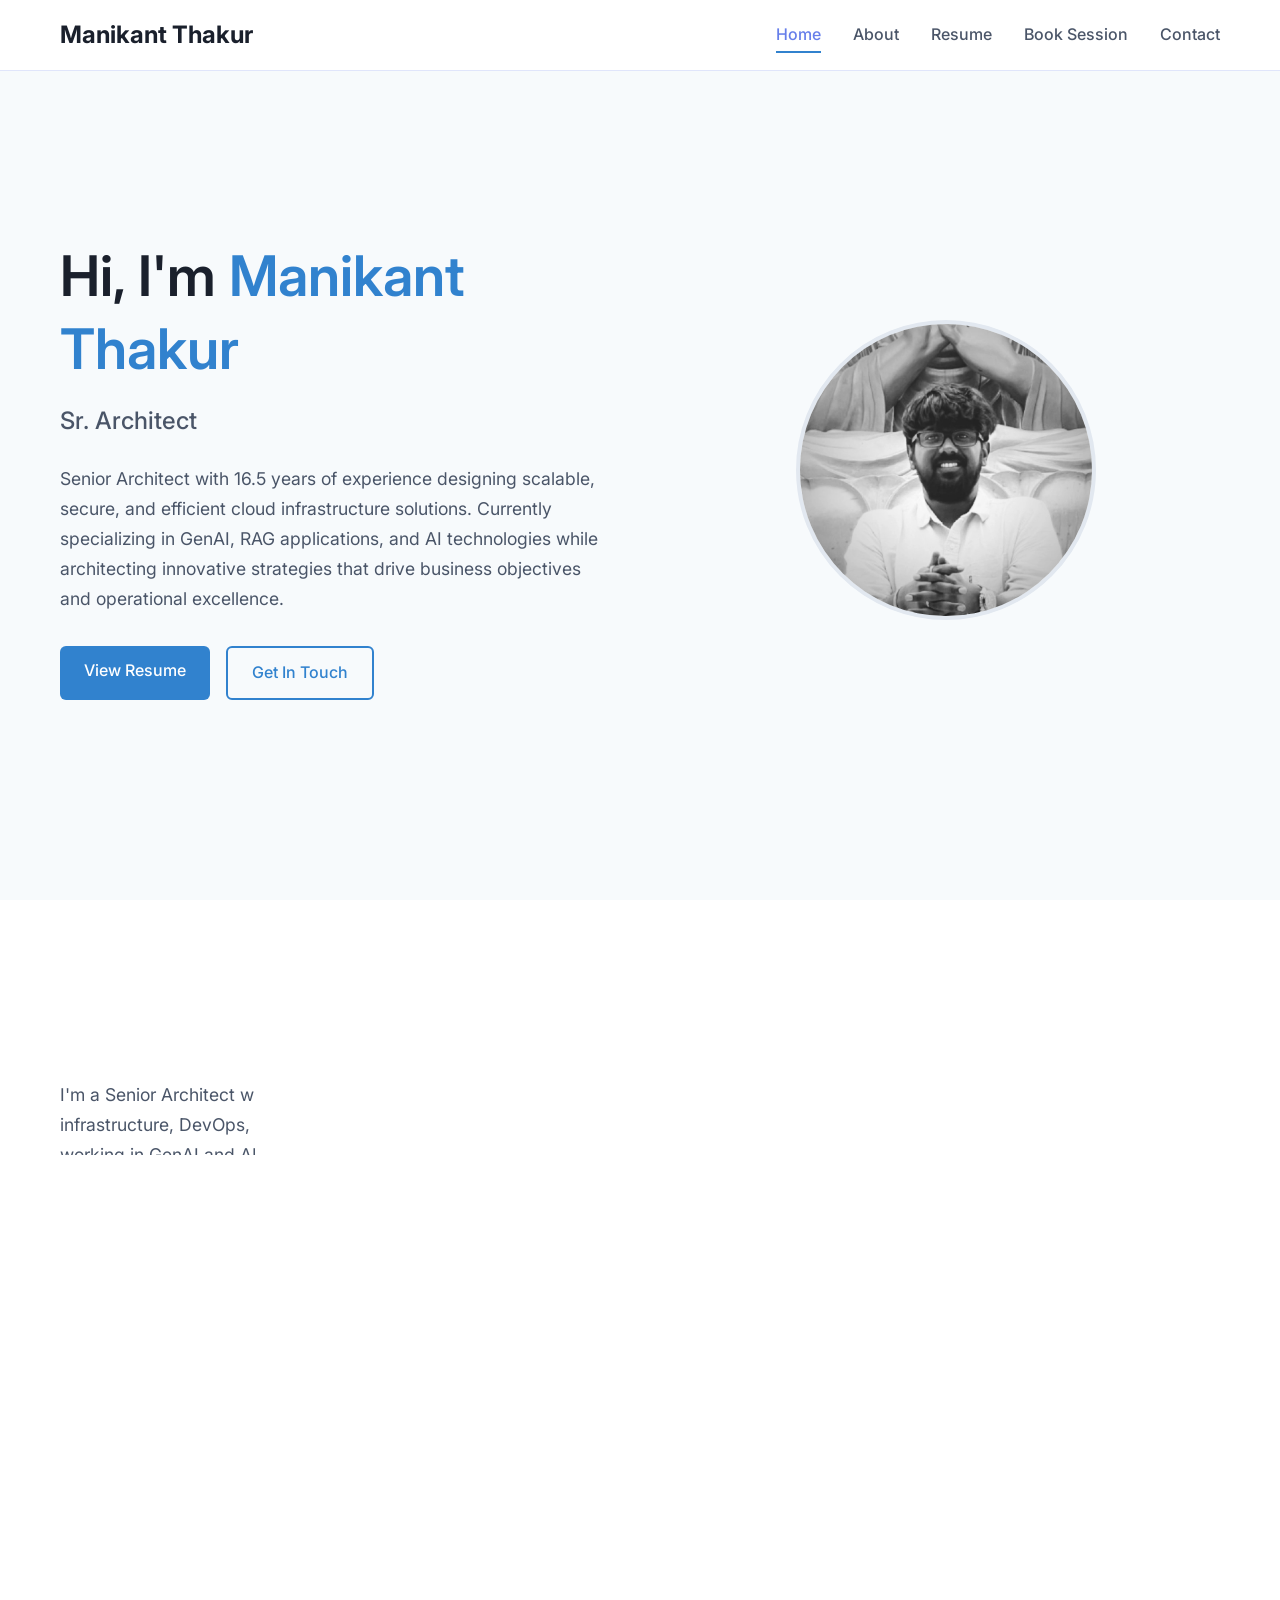
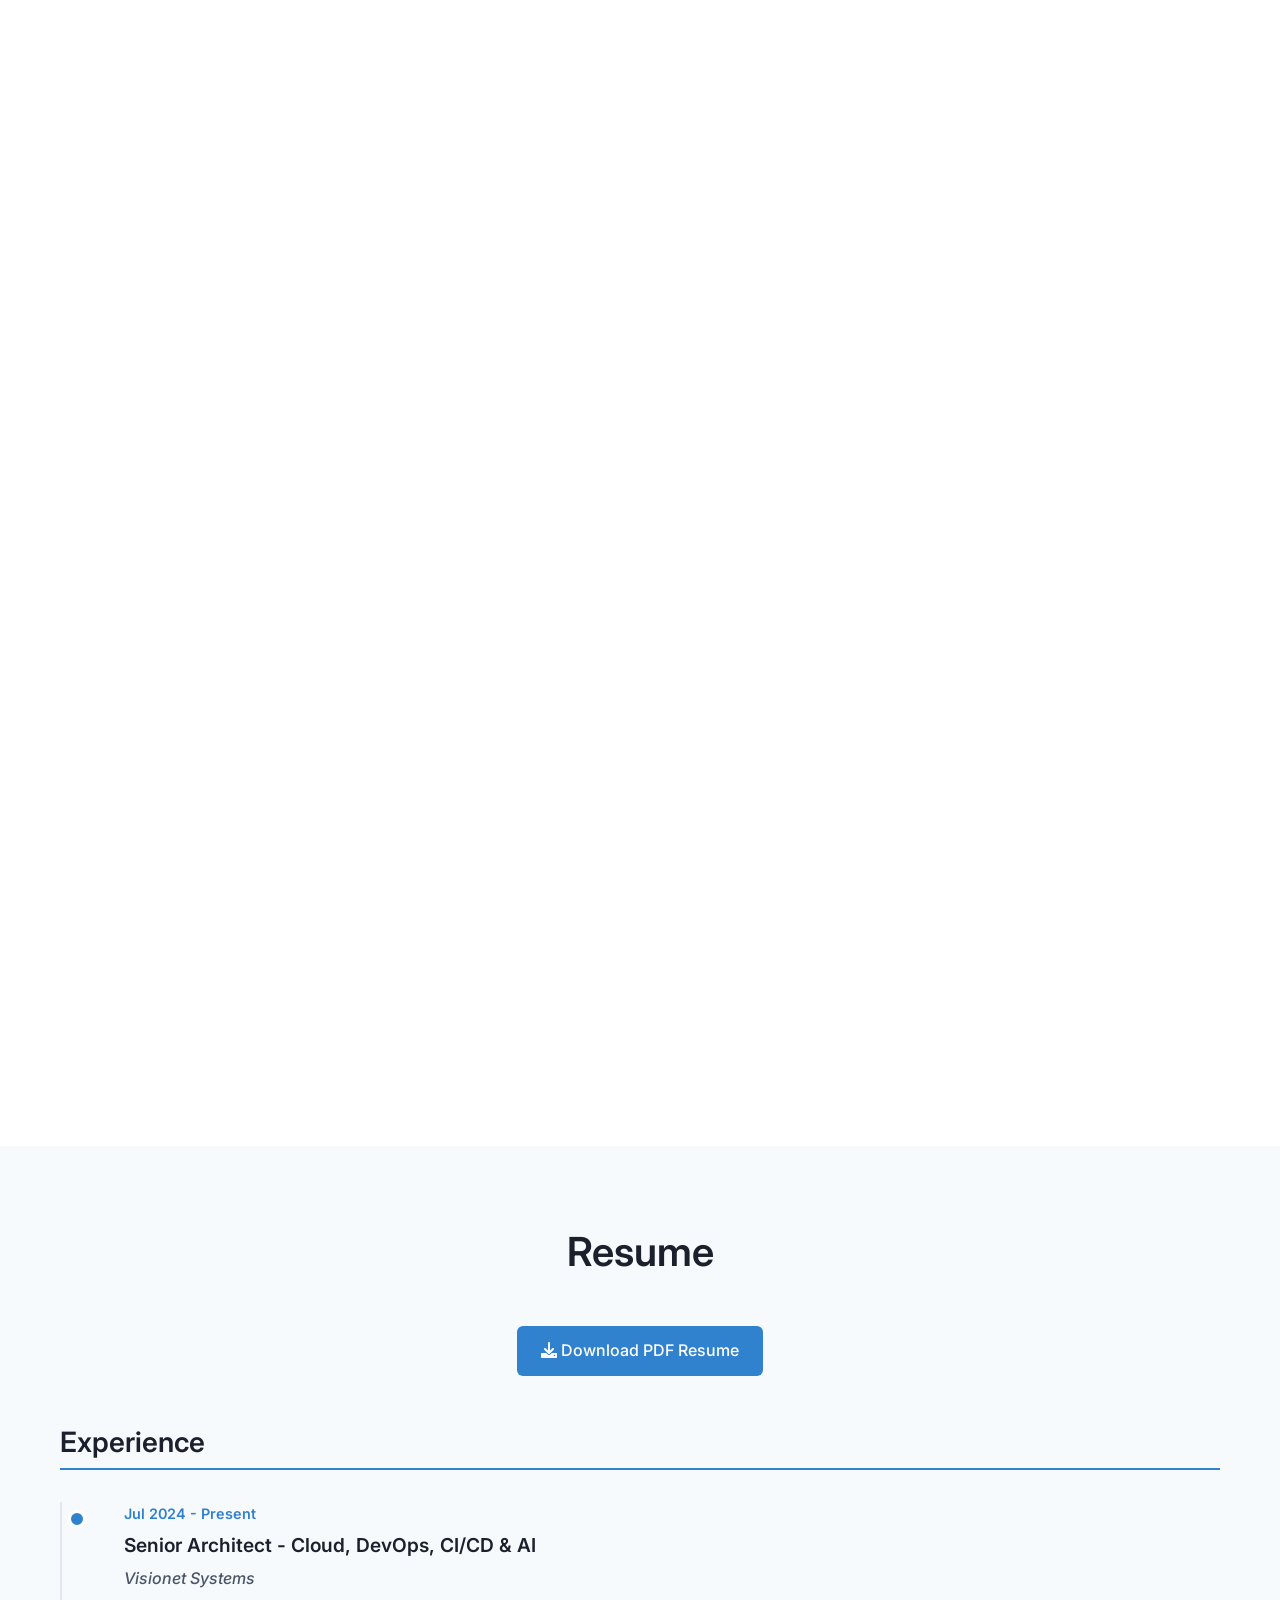
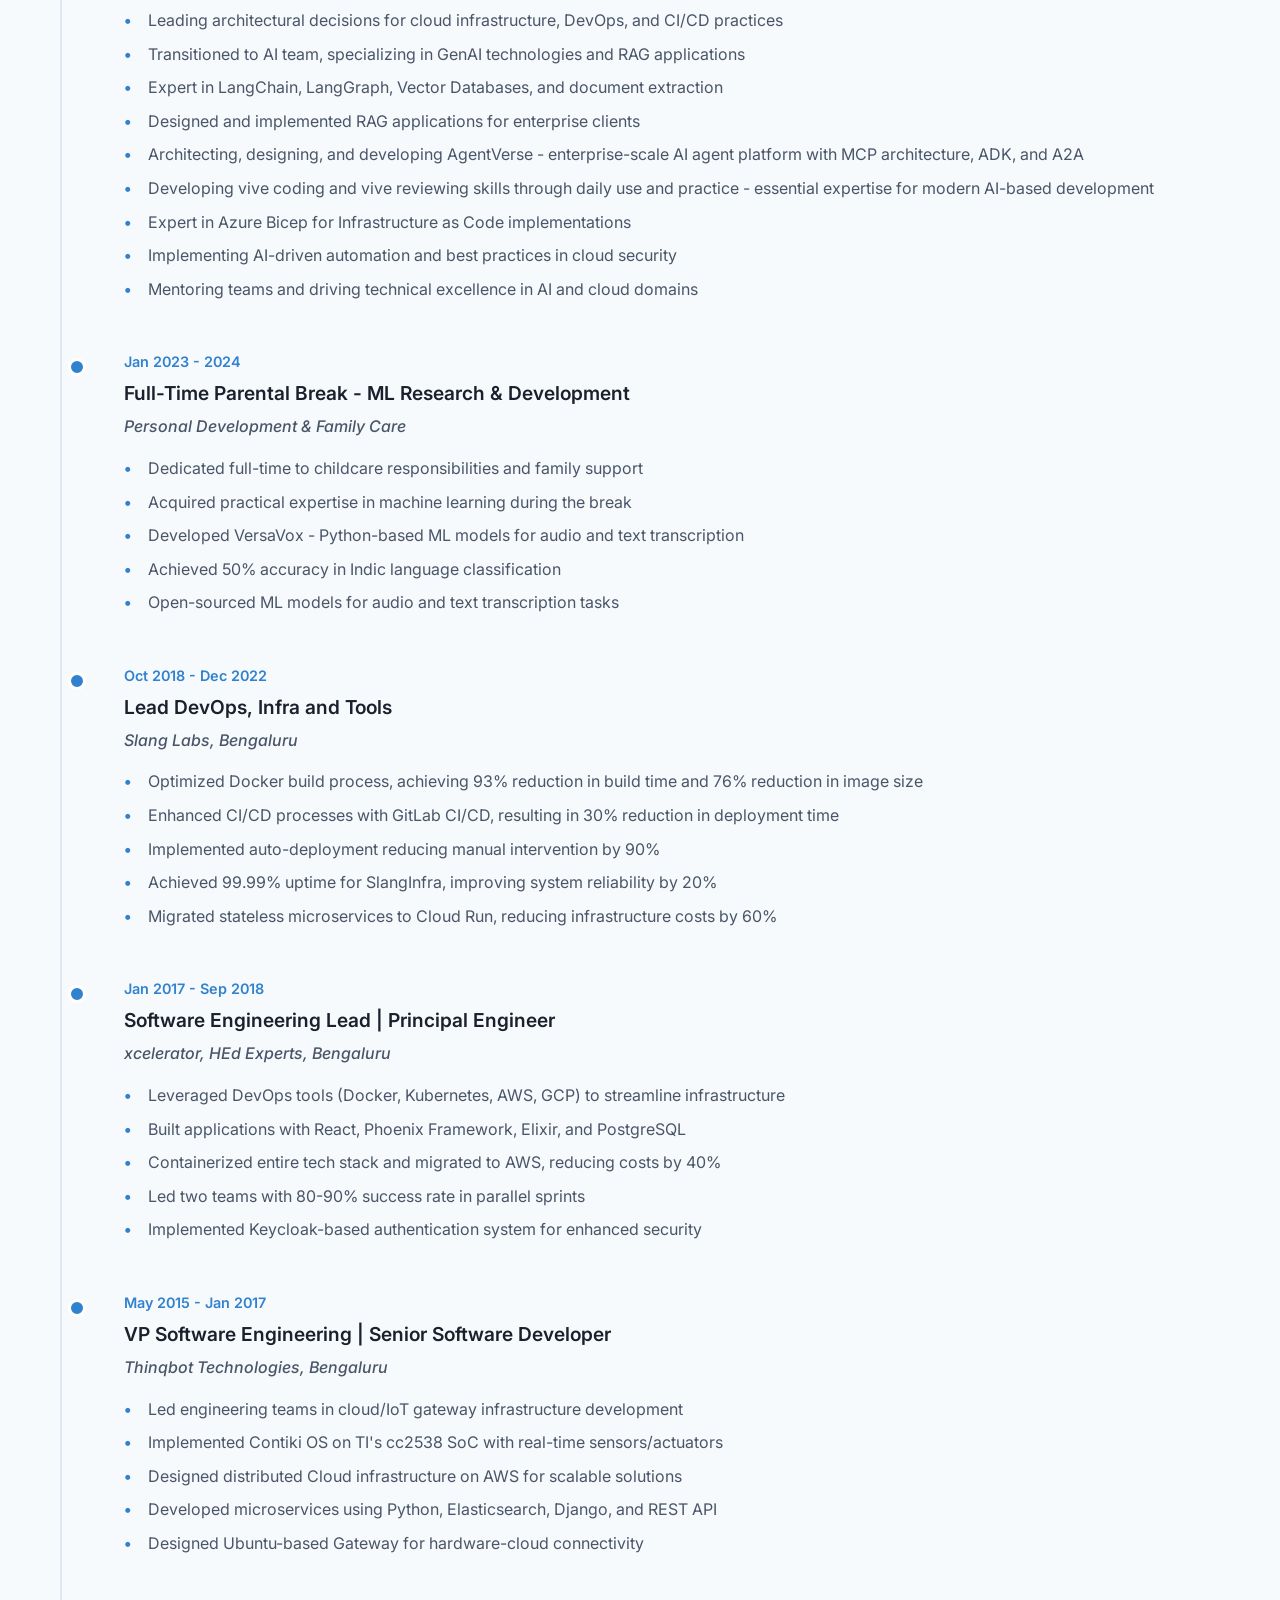
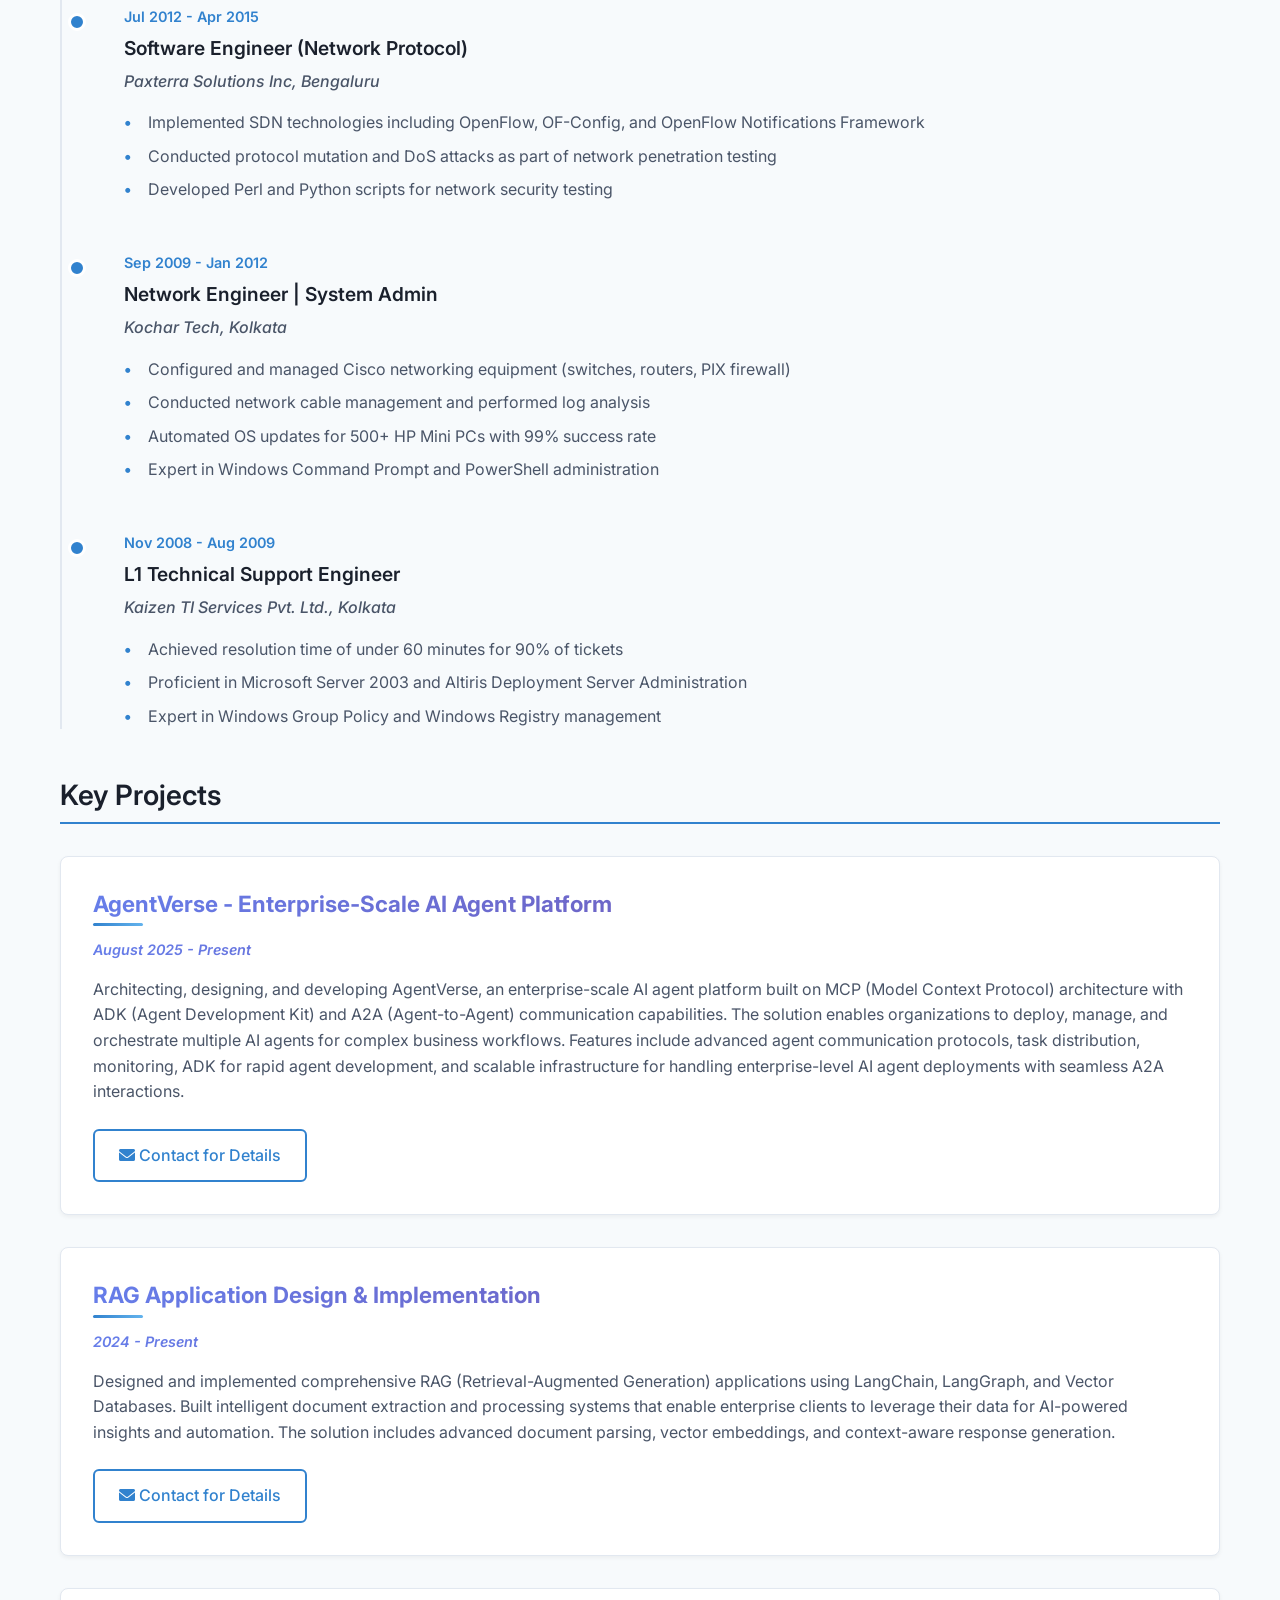
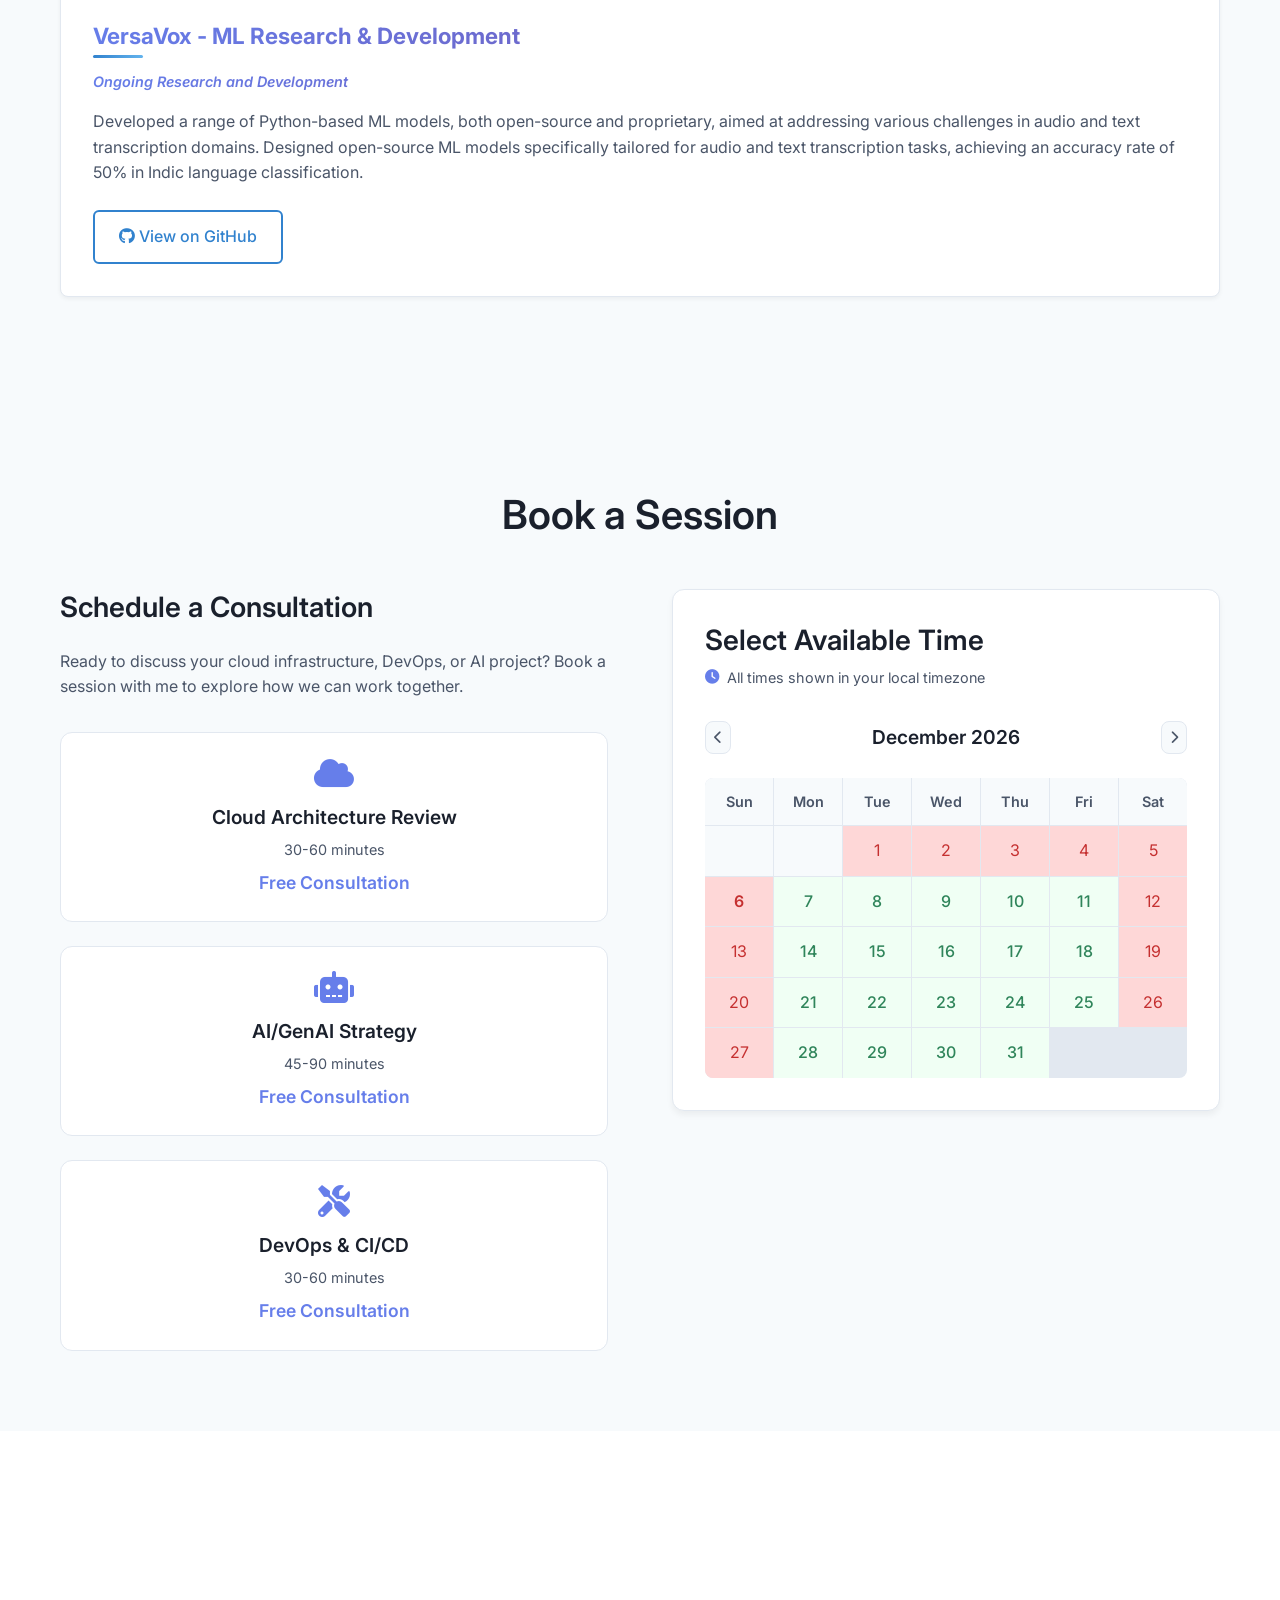
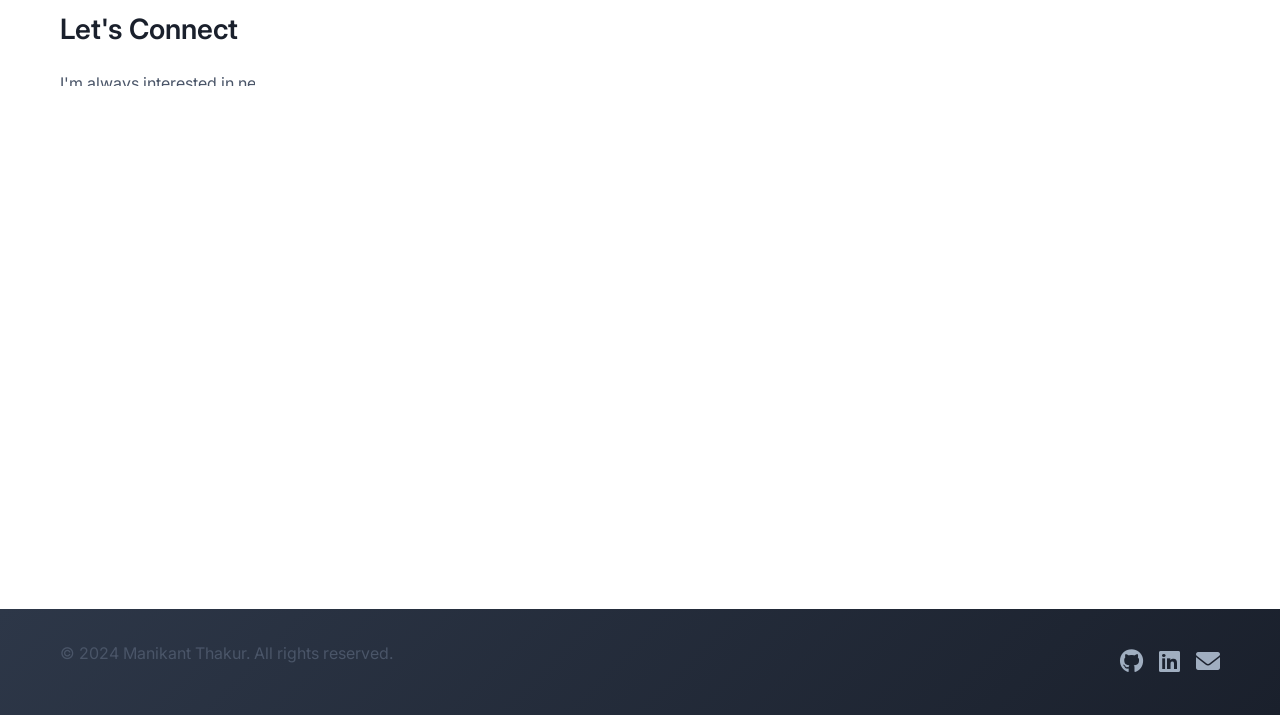
==== index.html @ 112039c0 "Add debugging and fallback methods for GitHub Pages - Added console logging for debugging booking is" ====
<!DOCTYPE html>
<html lang="en">
<head>
    <meta charset="UTF-8">
    <meta name="viewport" content="width=device-width, initial-scale=1.0">
    <meta name="description" content="Personal website showcasing professional experience and skills">
    <meta name="keywords" content="developer, software engineer, resume, portfolio">
    <meta name="author" content="Manikant Thakur">
    <title>Manikant Thakur - Sr. Architect - Cloud, DevOps & AI</title>
    <link rel="stylesheet" href="css/style.css">
    <link rel="preconnect" href="https://fonts.googleapis.com">
    <link rel="preconnect" href="https://fonts.gstatic.com" crossorigin>
    <link href="https://fonts.googleapis.com/css2?family=Inter:wght@300;400;500;600;700&display=swap" rel="stylesheet">
    <link rel="stylesheet" href="https://cdnjs.cloudflare.com/ajax/libs/font-awesome/6.0.0/css/all.min.css">
</head>
<body>
    <!-- Navigation -->
    <nav class="navbar">
        <div class="nav-container">
            <div class="nav-logo">
                <a href="#home">Manikant Thakur</a>
            </div>
            <div class="nav-menu" id="nav-menu">
                <a href="#home" class="nav-link">Home</a>
                <a href="#about" class="nav-link">About</a>
                <a href="#resume" class="nav-link">Resume</a>
                <a href="#booking" class="nav-link">Book Session</a>
                <a href="#contact" class="nav-link">Contact</a>
            </div>
            <div class="hamburger" id="hamburger">
                <span class="bar"></span>
                <span class="bar"></span>
                <span class="bar"></span>
            </div>
        </div>
    </nav>

    <!-- Hero Section -->
    <section id="home" class="hero">
        <div class="hero-container">
            <div class="hero-content">
                <div class="hero-text">
                    <h1 class="hero-title">Hi, I'm <span class="highlight">Manikant Thakur</span></h1>
                    <p class="hero-subtitle">Sr. Architect</p>
                    <p class="hero-description">
                        Senior Architect with 16.5 years of experience designing scalable, secure, and efficient cloud infrastructure solutions. 
                        Currently specializing in GenAI, RAG applications, and AI technologies while architecting innovative strategies that drive business objectives and operational excellence.
                    </p>
                    <div class="hero-buttons">
                        <a href="#resume" class="btn btn-primary">View Resume</a>
                        <a href="#contact" class="btn btn-secondary">Get In Touch</a>
                    </div>
                </div>
                <div class="hero-image">
                    <div class="profile-image">
                        <img src="assets/image.jpeg" alt="Manikant Thakur" class="profile-photo">
                    </div>
                </div>
            </div>
        </div>
    </section>

    <!-- About Section -->
    <section id="about" class="about">
        <div class="container">
            <h2 class="section-title">About Me</h2>
            <div class="about-content">
                <div class="about-text">
                    <p>
                        I'm a Senior Architect with 16.5 years of experience in cloud infrastructure, DevOps, and emerging AI technologies. 
                        Currently working in GenAI and AI teams, specializing in designing intelligent solutions including RAG applications that drive business growth and operational excellence.
                    </p>
                    <p>
                        Currently working at Visionet Systems as a Senior Architect in Cloud, DevOps, and CI/CD, with recent transition to the AI team. 
                        I'm applying my expertise in AWS, GCP, Azure, Azure Bicep, Docker, Kubernetes, and GenAI technologies to architect 
                        next-generation intelligent solutions. I'm passionate about leveraging cutting-edge AI technologies to solve 
                        complex enterprise challenges and drive digital transformation.
                    </p>
                </div>
                <div class="skills">
                    <h3>Skills</h3>
                    <div class="skills-categories">
                        <div class="skill-category">
                            <h4>Cloud Platforms</h4>
                            <div class="skills-row">
                                <div class="skill-item">
                                    <i class="fab fa-aws"></i>
                                    <span>AWS</span>
                                </div>
                                <div class="skill-item">
                                    <i class="fab fa-google"></i>
                                    <span>GCP</span>
                                </div>
                                <div class="skill-item">
                                    <i class="fab fa-microsoft"></i>
                                    <span>Azure</span>
                                </div>
                            </div>
                        </div>
                        <div class="skill-category">
                            <h4>DevOps & Tools</h4>
                            <div class="skills-row">
                                <div class="skill-item">
                                    <i class="fab fa-docker"></i>
                                    <span>Docker</span>
                                </div>
                                <div class="skill-item">
                                    <i class="fas fa-cubes"></i>
                                    <span>Kubernetes</span>
                                </div>
                                <div class="skill-item">
                                    <i class="fas fa-code-branch"></i>
                                    <span>CI/CD Expert</span>
                                </div>
                            </div>
                            <div class="skills-row">
                                <div class="skill-item">
                                    <i class="fas fa-tools"></i>
                                    <span>Terraform</span>
                                </div>
                                <div class="skill-item">
                                    <i class="fab fa-microsoft"></i>
                                    <span>Azure Bicep</span>
                                </div>
                                <div class="skill-item">
                                    <i class="fas fa-server"></i>
                                    <span>Jenkins</span>
                                </div>
                            </div>
                            <div class="skills-row">
                                <div class="skill-item">
                                    <i class="fas fa-git-alt"></i>
                                    <span>GitLab CI/CD</span>
                                </div>
                                <div class="skill-item">
                                    <i class="fas fa-robot"></i>
                                    <span>GenAI</span>
                                </div>
                                <div class="skill-item">
                                    <i class="fas fa-brain"></i>
                                    <span>AI Solutions</span>
                                </div>
                            </div>
                        </div>
                        <div class="skill-category">
                            <h4>Programming & AI</h4>
                            <div class="skills-row">
                                <div class="skill-item">
                                    <i class="fab fa-python"></i>
                                    <span>Python</span>
                                </div>
                                <div class="skill-item">
                                    <i class="fab fa-js"></i>
                                    <span>JavaScript</span>
                                </div>
                                <div class="skill-item">
                                    <i class="fas fa-robot"></i>
                                    <span>GenAI</span>
                                </div>
                            </div>
                            <div class="skills-row">
                                <div class="skill-item">
                                    <i class="fas fa-brain"></i>
                                    <span>LangChain</span>
                                </div>
                                <div class="skill-item">
                                    <i class="fas fa-project-diagram"></i>
                                    <span>LangGraph</span>
                                </div>
                                <div class="skill-item">
                                    <i class="fas fa-database"></i>
                                    <span>Vector DB</span>
                                </div>
                            </div>
                            <div class="skills-row">
                                <div class="skill-item">
                                    <i class="fas fa-search"></i>
                                    <span>RAG</span>
                                </div>
                                <div class="skill-item">
                                    <i class="fas fa-file-alt"></i>
                                    <span>Document Extraction</span>
                                </div>
                                <div class="skill-item">
                                    <i class="fas fa-microchip"></i>
                                    <span>AI Solutions</span>
                                </div>
                            </div>
                            <div class="skills-row">
                                <div class="skill-item">
                                    <i class="fas fa-robot"></i>
                                    <span>AI Agents</span>
                                </div>
                                <div class="skill-item">
                                    <i class="fas fa-network-wired"></i>
                                    <span>MCP</span>
                                </div>
                                <div class="skill-item">
                                    <i class="fas fa-cogs"></i>
                                    <span>AgentVerse</span>
                                </div>
                            </div>
                            <div class="skills-row">
                                <div class="skill-item">
                                    <i class="fas fa-toolbox"></i>
                                    <span>ADK</span>
                                </div>
                                <div class="skill-item">
                                    <i class="fas fa-exchange-alt"></i>
                                    <span>A2A</span>
                                </div>
                                <div class="skill-item">
                                    <i class="fas fa-sitemap"></i>
                                    <span>Agent Architecture</span>
                                </div>
                            </div>
                            <div class="skills-row">
                                <div class="skill-item">
                                    <i class="fas fa-code"></i>
                                    <span>Live Coding</span>
                                </div>
                                <div class="skill-item">
                                    <i class="fas fa-search-plus"></i>
                                    <span>Code Review</span>
                                </div>
                                <div class="skill-item">
                                    <i class="fas fa-tools"></i>
                                    <span>Dev Tools</span>
                                </div>
                            </div>
                        </div>
                        <div class="skill-category">
                            <h4>InfoSec & Tools</h4>
                            <div class="skills-row">
                                <div class="skill-item">
                                    <i class="fas fa-shield-alt"></i>
                                    <span>Nessus</span>
                                </div>
                                <div class="skill-item">
                                    <i class="fas fa-search"></i>
                                    <span>Burp Suite</span>
                                </div>
                                <div class="skill-item">
                                    <i class="fas fa-network-wired"></i>
                                    <span>Wireshark</span>
                                </div>
                            </div>
                        </div>
                    </div>
                </div>
            </div>
        </div>
    </section>

    <!-- Resume Section -->
    <section id="resume" class="resume">
        <div class="container">
            <h2 class="section-title">Resume</h2>
            <div class="resume-content">
                <div class="resume-download">
                    <a href="assets/Manikant_Thakur_Resume.pdf" class="btn btn-primary" download>
                        <i class="fas fa-download"></i>
                        Download PDF Resume
                    </a>
                </div>
                
                <div class="resume-sections">
                    <div class="resume-section">
                        <h3>Experience</h3>
                        <div class="timeline">
                            <div class="timeline-item">
                                <div class="timeline-date">Jul 2024 - Present</div>
                                <div class="timeline-content">
                                    <h4>Senior Architect - Cloud, DevOps, CI/CD & AI</h4>
                                    <p class="company">Visionet Systems</p>
                                    <ul>
                                        <li>Leading architectural decisions for cloud infrastructure, DevOps, and CI/CD practices</li>
                                        <li>Transitioned to AI team, specializing in GenAI technologies and RAG applications</li>
                                        <li>Expert in LangChain, LangGraph, Vector Databases, and document extraction</li>
                                        <li>Designed and implemented RAG applications for enterprise clients</li>
                                        <li>Architecting, designing, and developing AgentVerse - enterprise-scale AI agent platform with MCP architecture, ADK, and A2A</li>
                                        <li>Developing vive coding and vive reviewing skills through daily use and practice - essential expertise for modern AI-based development</li>
                                        <li>Expert in Azure Bicep for Infrastructure as Code implementations</li>
                                        <li>Implementing AI-driven automation and best practices in cloud security</li>
                                        <li>Mentoring teams and driving technical excellence in AI and cloud domains</li>
                                    </ul>
                                </div>
                            </div>
                            <div class="timeline-item">
                                <div class="timeline-date">Jan 2023 - 2024</div>
                                <div class="timeline-content">
                                    <h4>Full-Time Parental Break - ML Research & Development</h4>
                                    <p class="company">Personal Development & Family Care</p>
                                    <ul>
                                        <li>Dedicated full-time to childcare responsibilities and family support</li>
                                        <li>Acquired practical expertise in machine learning during the break</li>
                                        <li>Developed VersaVox - Python-based ML models for audio and text transcription</li>
                                        <li>Achieved 50% accuracy in Indic language classification</li>
                                        <li>Open-sourced ML models for audio and text transcription tasks</li>
                                    </ul>
                                </div>
                            </div>
                            <div class="timeline-item">
                                <div class="timeline-date">Oct 2018 - Dec 2022</div>
                                <div class="timeline-content">
                                    <h4>Lead DevOps, Infra and Tools</h4>
                                    <p class="company">Slang Labs, Bengaluru</p>
                                    <ul>
                                        <li>Optimized Docker build process, achieving 93% reduction in build time and 76% reduction in image size</li>
                                        <li>Enhanced CI/CD processes with GitLab CI/CD, resulting in 30% reduction in deployment time</li>
                                        <li>Implemented auto-deployment reducing manual intervention by 90%</li>
                                        <li>Achieved 99.99% uptime for SlangInfra, improving system reliability by 20%</li>
                                        <li>Migrated stateless microservices to Cloud Run, reducing infrastructure costs by 60%</li>
                                    </ul>
                                </div>
                            </div>
                            <div class="timeline-item">
                                <div class="timeline-date">Jan 2017 - Sep 2018</div>
                                <div class="timeline-content">
                                    <h4>Software Engineering Lead | Principal Engineer</h4>
                                    <p class="company">xcelerator, HEd Experts, Bengaluru</p>
                                    <ul>
                                        <li>Leveraged DevOps tools (Docker, Kubernetes, AWS, GCP) to streamline infrastructure</li>
                                        <li>Built applications with React, Phoenix Framework, Elixir, and PostgreSQL</li>
                                        <li>Containerized entire tech stack and migrated to AWS, reducing costs by 40%</li>
                                        <li>Led two teams with 80-90% success rate in parallel sprints</li>
                                        <li>Implemented Keycloak-based authentication system for enhanced security</li>
                                    </ul>
                                </div>
                            </div>
                            <div class="timeline-item">
                                <div class="timeline-date">May 2015 - Jan 2017</div>
                                <div class="timeline-content">
                                    <h4>VP Software Engineering | Senior Software Developer</h4>
                                    <p class="company">Thinqbot Technologies, Bengaluru</p>
                                    <ul>
                                        <li>Led engineering teams in cloud/IoT gateway infrastructure development</li>
                                        <li>Implemented Contiki OS on TI's cc2538 SoC with real-time sensors/actuators</li>
                                        <li>Designed distributed Cloud infrastructure on AWS for scalable solutions</li>
                                        <li>Developed microservices using Python, Elasticsearch, Django, and REST API</li>
                                        <li>Designed Ubuntu-based Gateway for hardware-cloud connectivity</li>
                                    </ul>
                                </div>
                            </div>
                            <div class="timeline-item">
                                <div class="timeline-date">Jul 2012 - Apr 2015</div>
                                <div class="timeline-content">
                                    <h4>Software Engineer (Network Protocol)</h4>
                                    <p class="company">Paxterra Solutions Inc, Bengaluru</p>
                                    <ul>
                                        <li>Implemented SDN technologies including OpenFlow, OF-Config, and OpenFlow Notifications Framework</li>
                                        <li>Conducted protocol mutation and DoS attacks as part of network penetration testing</li>
                                        <li>Developed Perl and Python scripts for network security testing</li>
                                    </ul>
                                </div>
                            </div>
                            <div class="timeline-item">
                                <div class="timeline-date">Sep 2009 - Jan 2012</div>
                                <div class="timeline-content">
                                    <h4>Network Engineer | System Admin</h4>
                                    <p class="company">Kochar Tech, Kolkata</p>
                                    <ul>
                                        <li>Configured and managed Cisco networking equipment (switches, routers, PIX firewall)</li>
                                        <li>Conducted network cable management and performed log analysis</li>
                                        <li>Automated OS updates for 500+ HP Mini PCs with 99% success rate</li>
                                        <li>Expert in Windows Command Prompt and PowerShell administration</li>
                                    </ul>
                                </div>
                            </div>
                            <div class="timeline-item">
                                <div class="timeline-date">Nov 2008 - Aug 2009</div>
                                <div class="timeline-content">
                                    <h4>L1 Technical Support Engineer</h4>
                                    <p class="company">Kaizen TI Services Pvt. Ltd., Kolkata</p>
                                    <ul>
                                        <li>Achieved resolution time of under 60 minutes for 90% of tickets</li>
                                        <li>Proficient in Microsoft Server 2003 and Altiris Deployment Server Administration</li>
                                        <li>Expert in Windows Group Policy and Windows Registry management</li>
                                    </ul>
                                </div>
                            </div>
                        </div>
                    </div>
                </div>
                
                <div class="resume-section">
                    <h3>Key Projects</h3>
                    <div class="project-item">
                        <h4>AgentVerse - Enterprise-Scale AI Agent Platform</h4>
                        <p class="project-period">August 2025 - Present</p>
                        <p class="project-description">
                            Architecting, designing, and developing AgentVerse, an enterprise-scale AI agent platform built on MCP (Model Context Protocol) 
                            architecture with ADK (Agent Development Kit) and A2A (Agent-to-Agent) communication capabilities. The solution enables organizations 
                            to deploy, manage, and orchestrate multiple AI agents for complex business workflows. Features include advanced agent communication 
                            protocols, task distribution, monitoring, ADK for rapid agent development, and scalable infrastructure for handling enterprise-level 
                            AI agent deployments with seamless A2A interactions.
                        </p>
                        <div class="project-links">
                            <a href="#contact" class="btn btn-secondary">
                                <i class="fas fa-envelope"></i> Contact for Details
                            </a>
                        </div>
                    </div>
                    <div class="project-item">
                        <h4>RAG Application Design & Implementation</h4>
                        <p class="project-period">2024 - Present</p>
                        <p class="project-description">
                            Designed and implemented comprehensive RAG (Retrieval-Augmented Generation) applications using LangChain, 
                            LangGraph, and Vector Databases. Built intelligent document extraction and processing systems that enable 
                            enterprise clients to leverage their data for AI-powered insights and automation. The solution includes 
                            advanced document parsing, vector embeddings, and context-aware response generation.
                        </p>
                        <div class="project-links">
                            <a href="#contact" class="btn btn-secondary">
                                <i class="fas fa-envelope"></i> Contact for Details
                            </a>
                        </div>
                    </div>
                    <div class="project-item">
                        <h4>VersaVox - ML Research & Development</h4>
                        <p class="project-period">Ongoing Research and Development</p>
                        <p class="project-description">
                            Developed a range of Python-based ML models, both open-source and proprietary, 
                            aimed at addressing various challenges in audio and text transcription domains. 
                            Designed open-source ML models specifically tailored for audio and text transcription tasks, 
                            achieving an accuracy rate of 50% in Indic language classification.
                        </p>
                        <div class="project-links">
                            <a href="https://github.com/manikantThakur/VersaVox" target="_blank" class="btn btn-secondary">
                                <i class="fab fa-github"></i> View on GitHub
                            </a>
                        </div>
                    </div>
                </div>
            </div>
        </div>
    </section>

    <!-- Booking Section -->
    <section id="booking" class="booking">
        <div class="container">
            <h2 class="section-title">Book a Session</h2>
            <div class="booking-content">
                <div class="booking-info">
                    <h3>Schedule a Consultation</h3>
                    <p>Ready to discuss your cloud infrastructure, DevOps, or AI project? Book a session with me to explore how we can work together.</p>
                    
                    <div class="session-types">
                        <div class="session-type">
                            <i class="fas fa-cloud"></i>
                            <h4>Cloud Architecture Review</h4>
                            <p>30-60 minutes</p>
                            <span class="price">Free Consultation</span>
                        </div>
                        <div class="session-type">
                            <i class="fas fa-robot"></i>
                            <h4>AI/GenAI Strategy</h4>
                            <p>45-90 minutes</p>
                            <span class="price">Free Consultation</span>
                        </div>
                        <div class="session-type">
                            <i class="fas fa-tools"></i>
                            <h4>DevOps & CI/CD</h4>
                            <p>30-60 minutes</p>
                            <span class="price">Free Consultation</span>
                        </div>
                    </div>
                </div>
                
                <div class="calendar-container">
                    <div class="calendar-header">
                        <h3>Select Available Time</h3>
                        <div class="timezone-info">
                            <i class="fas fa-clock"></i>
                            <span>All times shown in your local timezone</span>
                        </div>
                    </div>
                    
                    <div class="calendar-wrapper">
                        <div class="calendar-nav">
                            <button id="prevMonth" class="nav-btn">
                                <i class="fas fa-chevron-left"></i>
                            </button>
                            <h4 id="currentMonth"></h4>
                            <button id="nextMonth" class="nav-btn">
                                <i class="fas fa-chevron-right"></i>
                            </button>
                        </div>
                        
                        <div class="calendar-grid" id="calendarGrid">
                            <!-- Calendar will be generated by JavaScript -->
                        </div>
                    </div>
                    
                    <div class="time-slots" id="timeSlots" style="display: none;">
                        <h4>Available Times</h4>
                        <div class="slots-grid" id="slotsGrid">
                            <!-- Time slots will be populated by JavaScript -->
                        </div>
                    </div>
                </div>
            </div>
            
            <!-- Booking Form Modal -->
            <div id="bookingModal" class="modal">
                <div class="modal-content">
                    <div class="modal-header">
                        <h3>Confirm Your Booking</h3>
                        <button class="close-btn" id="closeModal">
                            <i class="fas fa-times"></i>
                        </button>
                    </div>
                    <form id="bookingForm" class="booking-form">
                        <div class="form-group">
                            <label for="clientName">Full Name *</label>
                            <input type="text" id="clientName" name="clientName" required>
                        </div>
                        <div class="form-group">
                            <label for="clientEmail">Email Address *</label>
                            <input type="email" id="clientEmail" name="clientEmail" required>
                        </div>
                        <div class="form-group">
                            <label for="clientPhone">Phone Number</label>
                            <input type="tel" id="clientPhone" name="clientPhone">
                        </div>
                        <div class="form-group">
                            <label for="sessionType">Session Type *</label>
                            <select id="sessionType" name="sessionType" required>
                                <option value="">Select session type</option>
                                <option value="cloud-architecture">Cloud Architecture Review</option>
                                <option value="ai-strategy">AI/GenAI Strategy</option>
                                <option value="devops-cicd">DevOps & CI/CD</option>
                                <option value="general">General Consultation</option>
                            </select>
                        </div>
                        <div class="form-group">
                            <label for="sessionDuration">Duration *</label>
                            <select id="sessionDuration" name="sessionDuration" required>
                                <option value="">Select duration</option>
                                <option value="30">30 minutes</option>
                                <option value="60">60 minutes</option>
                                <option value="90">90 minutes</option>
                            </select>
                        </div>
                        <div class="form-group">
                            <label for="meetingType">Meeting Type *</label>
                            <select id="meetingType" name="meetingType" required>
                                <option value="">Select meeting type</option>
                                <option value="video">Video Call (Google Meet/Zoom)</option>
                                <option value="phone">Phone Call</option>
                                <option value="in-person">In-Person (if local)</option>
                            </select>
                        </div>
                        <div class="form-group">
                            <label for="projectDescription">Project Description</label>
                            <textarea id="projectDescription" name="projectDescription" rows="4" placeholder="Briefly describe your project or what you'd like to discuss..."></textarea>
                        </div>
                        <div class="form-group">
                            <label for="additionalNotes">Additional Notes</label>
                            <textarea id="additionalNotes" name="additionalNotes" rows="3" placeholder="Any specific questions or topics you'd like to cover..."></textarea>
                        </div>
                        <div class="booking-summary">
                            <h4>Booking Summary</h4>
                            <div class="summary-item">
                                <span>Date:</span>
                                <span id="summaryDate"></span>
                            </div>
                            <div class="summary-item">
                                <span>Time:</span>
                                <span id="summaryTime"></span>
                            </div>
                            <div class="summary-item">
                                <span>Duration:</span>
                                <span id="summaryDuration"></span>
                            </div>
                        </div>
                        <div class="form-actions">
                            <button type="button" class="btn btn-secondary" id="cancelBooking">Cancel</button>
                            <button type="submit" class="btn btn-primary">Confirm Booking</button>
                        </div>
                    </form>
                </div>
            </div>
        </div>
    </section>

    <!-- Contact Section -->
    <section id="contact" class="contact">
        <div class="container">
            <h2 class="section-title">Get In Touch</h2>
            <div class="contact-content">
                <div class="contact-info">
                    <h3>Let's Connect</h3>
                    <p>I'm always interested in new opportunities and exciting projects. Feel free to reach out!</p>
                    
                    <div class="contact-methods">
                        <div class="contact-method">
                            <i class="fas fa-envelope"></i>
                            <div>
                                <h4>Email</h4>
                                <p>Available upon request</p>
                            </div>
                        </div>
                        <div class="contact-method">
                            <i class="fas fa-phone"></i>
                            <div>
                                <h4>Phone</h4>
                                <p>Available upon request</p>
                            </div>
                        </div>
                        <div class="contact-method">
                            <i class="fab fa-linkedin"></i>
                            <div>
                                <h4>LinkedIn</h4>
                                <p><a href="https://www.linkedin.com/in/manikantthakur/" target="_blank">linkedin.com/in/manikantthakur/</a></p>
                            </div>
                        </div>
                        <div class="contact-method">
                            <i class="fab fa-github"></i>
                            <div>
                                <h4>GitHub</h4>
                                <p><a href="http://github.com/manikantThakur" target="_blank">github.com/manikantThakur</a></p>
                            </div>
                        </div>
                    </div>
                </div>
                
                <div class="contact-form">
                    <form id="contactForm">
                        <div class="form-group">
                            <input type="text" id="name" name="name" placeholder="Your Name" required>
                        </div>
                        <div class="form-group">
                            <input type="email" id="email" name="email" placeholder="Your Email" required>
                        </div>
                        <div class="form-group">
                            <input type="text" id="subject" name="subject" placeholder="Subject" required>
                        </div>
                        <div class="form-group">
                            <textarea id="message" name="message" placeholder="Your Message" rows="5" required></textarea>
                        </div>
                        <button type="submit" class="btn btn-primary">Send Message</button>
                    </form>
                </div>
            </div>
        </div>
    </section>

    <!-- Footer -->
    <footer class="footer">
        <div class="container">
            <div class="footer-content">
                <p>&copy; 2024 Manikant Thakur. All rights reserved.</p>
                <div class="social-links">
                    <a href="http://github.com/manikantThakur" target="_blank"><i class="fab fa-github"></i></a>
                    <a href="https://www.linkedin.com/in/manikantthakur/" target="_blank"><i class="fab fa-linkedin"></i></a>
                    <a href="#contact"><i class="fas fa-envelope"></i></a>
                </div>
            </div>
        </div>
    </footer>

    <script src="js/main.js"></script>
    
    <!-- Debug console for GitHub Pages -->
    <script>
        // Debug information for GitHub Pages
        console.log('Website loaded successfully');
        console.log('Current URL:', window.location.href);
        console.log('Protocol:', window.location.protocol);
        
        // Check if we're on GitHub Pages
        if (window.location.hostname.includes('github.io')) {
            console.log('Running on GitHub Pages');
        } else {
            console.log('Running locally');
        }
        
        // Test Formspree connectivity
        window.addEventListener('load', () => {
            fetch('https://formspree.io/f/mgvndopo', {
                method: 'HEAD'
            }).then(response => {
                console.log('Formspree connectivity test:', response.status);
            }).catch(error => {
                console.error('Formspree connectivity error:', error);
            });
        });
    </script>
</body>
</html>
---- css/style.css ----
/* Reset and Base Styles */
* {
    margin: 0;
    padding: 0;
    box-sizing: border-box;
}

html {
    scroll-behavior: smooth;
}

body {
    font-family: 'Inter', -apple-system, BlinkMacSystemFont, 'Segoe UI', Roboto, sans-serif;
    line-height: 1.6;
    color: #2d3748;
    background: #ffffff;
    min-height: 100vh;
    transition: background-color 0.3s ease, color 0.3s ease;
}

/* Dark mode support */
@media (prefers-color-scheme: dark) {
    body {
        background: #1a202c;
        color: #e2e8f0;
    }
}

.container {
    max-width: 1200px;
    margin: 0 auto;
    padding: 0 20px;
}

/* Typography */
h1, h2, h3, h4, h5, h6 {
    font-weight: 600;
    line-height: 1.3;
    margin-bottom: 1rem;
    color: #1a202c;
    transition: color 0.3s ease;
}

@media (prefers-color-scheme: dark) {
    h1, h2, h3, h4, h5, h6 {
        color: #f7fafc;
    }
}

h1 { font-size: 3rem; }
h2 { font-size: 2.5rem; }
h3 { font-size: 1.75rem; }
h4 { font-size: 1.25rem; }

p {
    margin-bottom: 1rem;
    color: #4a5568;
    font-weight: 400;
    transition: color 0.3s ease;
}

@media (prefers-color-scheme: dark) {
    p {
        color: #a0aec0;
    }
}

/* Buttons */
.btn {
    display: inline-block;
    padding: 12px 24px;
    background: #3182ce;
    color: #ffffff;
    text-decoration: none;
    border-radius: 6px;
    font-weight: 500;
    transition: all 0.3s ease;
    border: none;
    cursor: pointer;
    font-size: 1rem;
}

.btn:hover {
    background: #2c5aa0;
    transform: translateY(-1px);
}

.btn-secondary {
    background: transparent;
    color: #3182ce;
    border: 2px solid #3182ce;
}

.btn-secondary:hover {
    background: #3182ce;
    color: #ffffff;
}

@media (prefers-color-scheme: dark) {
    .btn-secondary {
        color: #63b3ed;
        border-color: #63b3ed;
    }
    
    .btn-secondary:hover {
        background: #63b3ed;
        color: #1a202c;
    }
}

/* Navigation */
.navbar {
    background: rgba(255, 255, 255, 0.95);
    backdrop-filter: blur(15px);
    position: fixed;
    top: 0;
    left: 0;
    right: 0;
    z-index: 1000;
    border-bottom: 1px solid rgba(102, 126, 234, 0.2);
    transition: all 0.3s ease;
    box-shadow: 0 2px 20px rgba(102, 126, 234, 0.1);
}

@media (prefers-color-scheme: dark) {
    .navbar {
        background: rgba(26, 32, 44, 0.95);
        border-bottom-color: #4a5568;
    }
}

.nav-container {
    max-width: 1200px;
    margin: 0 auto;
    padding: 0 20px;
    display: flex;
    justify-content: space-between;
    align-items: center;
    height: 70px;
}

.nav-logo a {
    font-size: 1.5rem;
    font-weight: 700;
    color: #1a202c;
    text-decoration: none;
    transition: color 0.3s ease;
}

@media (prefers-color-scheme: dark) {
    .nav-logo a {
        color: #f7fafc;
    }
}

.nav-menu {
    display: flex;
    gap: 2rem;
}

.nav-link {
    color: #4a5568;
    text-decoration: none;
    font-weight: 500;
    transition: color 0.3s ease;
    position: relative;
}

.nav-link:hover {
    color: #3182ce;
}

.nav-link::after {
    content: '';
    position: absolute;
    bottom: -5px;
    left: 0;
    width: 0;
    height: 2px;
    background: #3182ce;
    transition: width 0.3s ease;
}

.nav-link:hover::after {
    width: 100%;
}

@media (prefers-color-scheme: dark) {
    .nav-link {
        color: #a0aec0;
    }
    
    .nav-link:hover {
        color: #63b3ed;
    }
    
    .nav-link::after {
        background: #63b3ed;
    }
}

.hamburger {
    display: none;
    flex-direction: column;
    cursor: pointer;
}

.bar {
    width: 25px;
    height: 3px;
    background: #4a5568;
    margin: 3px 0;
    transition: 0.3s;
    border-radius: 2px;
}

@media (prefers-color-scheme: dark) {
    .bar {
        background: #a0aec0;
    }
}

/* Hero Section */
.hero {
    padding: 120px 0 80px;
    background: #f7fafc;
    min-height: 100vh;
    display: flex;
    align-items: center;
}

@media (prefers-color-scheme: dark) {
    .hero {
        background: #1a202c;
    }
}

.hero-container {
    max-width: 1200px;
    margin: 0 auto;
    padding: 0 20px;
}

.hero-content {
    display: grid;
    grid-template-columns: 1fr 1fr;
    gap: 4rem;
    align-items: center;
}

.hero-title {
    font-size: 3.5rem;
    margin-bottom: 1rem;
    color: #1a202c;
}

@media (prefers-color-scheme: dark) {
    .hero-title {
        color: #f7fafc;
    }
}

.highlight {
    color: #3182ce;
    position: relative;
}

@media (prefers-color-scheme: dark) {
    .highlight {
        color: #63b3ed;
    }
}

.hero-subtitle {
    font-size: 1.5rem;
    color: #4a5568;
    margin-bottom: 1.5rem;
    font-weight: 500;
}

@media (prefers-color-scheme: dark) {
    .hero-subtitle {
        color: #a0aec0;
    }
}

.hero-description {
    font-size: 1.1rem;
    color: #4a5568;
    margin-bottom: 2rem;
    line-height: 1.7;
}

@media (prefers-color-scheme: dark) {
    .hero-description {
        color: #a0aec0;
    }
}

.hero-buttons {
    display: flex;
    gap: 1rem;
    flex-wrap: wrap;
}

.hero-image {
    display: flex;
    justify-content: center;
    align-items: center;
}

.profile-image {
    width: 300px;
    height: 300px;
    border-radius: 50%;
    overflow: hidden;
    border: 4px solid #e2e8f0;
    transition: all 0.3s ease;
}

.profile-image:hover {
    transform: scale(1.05);
    border-color: #3182ce;
}

@media (prefers-color-scheme: dark) {
    .profile-image {
        border-color: #4a5568;
    }
    
    .profile-image:hover {
        border-color: #63b3ed;
    }
}

.profile-photo {
    width: 100%;
    height: 100%;
    object-fit: cover;
}

/* About Section */
.about {
    padding: 80px 0;
    background: rgba(255, 255, 255, 0.9);
    backdrop-filter: blur(10px);
}

@media (prefers-color-scheme: dark) {
    .about {
        background: #1a202c;
    }
}

.section-title {
    text-align: center;
    margin-bottom: 3rem;
    font-size: 2.5rem;
    color: #1a202c;
}

@media (prefers-color-scheme: dark) {
    .section-title {
        color: #f7fafc;
    }
}

.about-content {
    display: grid;
    grid-template-columns: 1fr 1fr;
    gap: 4rem;
    align-items: start;
}

.about-text p {
    font-size: 1.1rem;
    margin-bottom: 1.5rem;
    line-height: 1.7;
}

.skills h3 {
    margin-bottom: 2rem;
    color: #1a202c;
}

@media (prefers-color-scheme: dark) {
    .skills h3 {
        color: #f7fafc;
    }
}

.skills-categories {
    display: grid;
    gap: 2rem;
}

.skill-category h4 {
    margin-bottom: 1rem;
    color: #2d3748;
    font-size: 1.1rem;
}

@media (prefers-color-scheme: dark) {
    .skill-category h4 {
        color: #e2e8f0;
    }
}

.skills-row {
    display: grid;
    grid-template-columns: repeat(auto-fit, minmax(120px, 1fr));
    gap: 1rem;
    margin-bottom: 1.5rem;
}

.skill-item {
    display: flex;
    flex-direction: column;
    align-items: center;
    padding: 1rem;
    background: #f7fafc;
    border-radius: 8px;
    transition: all 0.3s ease;
    border: 1px solid #e2e8f0;
}

.skill-item:hover {
    transform: translateY(-2px);
    box-shadow: 0 4px 12px rgba(0, 0, 0, 0.1);
    background: #edf2f7;
}

@media (prefers-color-scheme: dark) {
    .skill-item {
        background: #2d3748;
        border-color: #4a5568;
    }
    
    .skill-item:hover {
        background: #4a5568;
        box-shadow: 0 4px 12px rgba(0, 0, 0, 0.3);
    }
}

.skill-item i {
    font-size: 1.5rem;
    color: #3182ce;
    margin-bottom: 0.5rem;
}

@media (prefers-color-scheme: dark) {
    .skill-item i {
        color: #63b3ed;
    }
}

.skill-item span {
    font-size: 0.9rem;
    font-weight: 500;
    color: #2d3748;
    text-align: center;
}

@media (prefers-color-scheme: dark) {
    .skill-item span {
        color: #e2e8f0;
    }
}

/* Resume Section */
.resume {
    padding: 80px 0;
    background: #f7fafc;
}

@media (prefers-color-scheme: dark) {
    .resume {
        background: #2d3748;
    }
}

.resume-download {
    text-align: center;
    margin-bottom: 3rem;
}

.resume-sections {
    display: grid;
    gap: 3rem;
}

.resume-section h3 {
    color: #1a202c;
    margin-bottom: 2rem;
    padding-bottom: 0.5rem;
    border-bottom: 2px solid #3182ce;
    font-size: 1.75rem;
}

@media (prefers-color-scheme: dark) {
    .resume-section h3 {
        color: #f7fafc;
        border-bottom-color: #63b3ed;
    }
}

.timeline {
    position: relative;
    padding-left: 2rem;
}

.timeline::before {
    content: '';
    position: absolute;
    left: 0;
    top: 0;
    bottom: 0;
    width: 2px;
    background: #e2e8f0;
}

@media (prefers-color-scheme: dark) {
    .timeline::before {
        background: #4a5568;
    }
}

.timeline-item {
    position: relative;
    margin-bottom: 3rem;
    padding-left: 2rem;
}

.timeline-item::before {
    content: '';
    position: absolute;
    left: -1.5rem;
    top: 0.5rem;
    width: 12px;
    height: 12px;
    background: #3182ce;
    border-radius: 50%;
    border: 3px solid #ffffff;
}

@media (prefers-color-scheme: dark) {
    .timeline-item::before {
        background: #63b3ed;
        border-color: #1a202c;
    }
}

.timeline-date {
    font-weight: 600;
    color: #3182ce;
    font-size: 0.9rem;
    margin-bottom: 0.5rem;
}

@media (prefers-color-scheme: dark) {
    .timeline-date {
        color: #63b3ed;
    }
}

.timeline-content h4 {
    color: #1a202c;
    margin-bottom: 0.5rem;
    font-size: 1.2rem;
}

@media (prefers-color-scheme: dark) {
    .timeline-content h4 {
        color: #f7fafc;
    }
}

.company {
    color: #4a5568;
    font-weight: 500;
    margin-bottom: 1rem;
    font-style: italic;
}

@media (prefers-color-scheme: dark) {
    .company {
        color: #a0aec0;
    }
}

.timeline-content ul {
    list-style: none;
    padding-left: 0;
}

.timeline-content li {
    position: relative;
    padding-left: 1.5rem;
    margin-bottom: 0.5rem;
    color: #4a5568;
    line-height: 1.6;
}

.timeline-content li::before {
    content: '•';
    position: absolute;
    left: 0;
    color: #3182ce;
    font-weight: bold;
}

@media (prefers-color-scheme: dark) {
    .timeline-content li {
        color: #a0aec0;
    }
    
    .timeline-content li::before {
        color: #63b3ed;
    }
}

/* Project Section */
.project-item {
    background: #ffffff;
    padding: 2rem;
    border-radius: 8px;
    margin-bottom: 2rem;
    border: 1px solid #e2e8f0;
    transition: all 0.3s ease;
    box-shadow: 0 2px 4px rgba(0, 0, 0, 0.05);
}

.project-item:hover {
    transform: translateY(-6px);
    box-shadow: 0 15px 35px rgba(102, 126, 234, 0.2);
    border-color: #667eea;
}

@media (prefers-color-scheme: dark) {
    .project-item {
        background: #2d3748;
        border-color: #4a5568;
        box-shadow: 0 2px 4px rgba(0, 0, 0, 0.2);
    }
    
    .project-item:hover {
        box-shadow: 0 8px 25px rgba(0, 0, 0, 0.3);
        border-color: #63b3ed;
    }
}

.project-item h4 {
    color: #1a202c;
    margin-bottom: 0.75rem;
    font-size: 1.4rem;
    font-weight: 700;
    position: relative;
    padding-bottom: 0.5rem;
    background: linear-gradient(135deg, #667eea 0%, #764ba2 100%);
    -webkit-background-clip: text;
    -webkit-text-fill-color: transparent;
    background-clip: text;
}

.project-item h4::after {
    content: '';
    position: absolute;
    bottom: 0;
    left: 0;
    width: 50px;
    height: 3px;
    background: linear-gradient(90deg, #3182ce, #63b3ed);
    border-radius: 2px;
}

@media (prefers-color-scheme: dark) {
    .project-item h4 {
        color: #f7fafc;
    }
}

.project-period {
    color: #667eea;
    font-style: italic;
    margin-bottom: 1rem;
    font-size: 0.9rem;
    font-weight: 600;
    background: linear-gradient(135deg, #667eea 0%, #764ba2 100%);
    -webkit-background-clip: text;
    -webkit-text-fill-color: transparent;
    background-clip: text;
}

@media (prefers-color-scheme: dark) {
    .project-period {
        color: #a0aec0;
    }
}

.project-description {
    color: #4a5568;
    margin-bottom: 1.5rem;
    line-height: 1.6;
}

@media (prefers-color-scheme: dark) {
    .project-description {
        color: #a0aec0;
    }
}

.project-links {
    display: flex;
    gap: 1rem;
    flex-wrap: wrap;
}

/* Booking Section */
.booking {
    padding: 80px 0;
    background: #f7fafc;
}

@media (prefers-color-scheme: dark) {
    .booking {
        background: #2d3748;
    }
}

.booking-content {
    display: grid;
    grid-template-columns: 1fr 1fr;
    gap: 4rem;
    align-items: start;
}

.booking-info h3 {
    margin-bottom: 1.5rem;
    color: #1a202c;
}

@media (prefers-color-scheme: dark) {
    .booking-info h3 {
        color: #f7fafc;
    }
}

.session-types {
    display: grid;
    gap: 1.5rem;
    margin-top: 2rem;
}

.session-type {
    background: #ffffff;
    padding: 1.5rem;
    border-radius: 12px;
    border: 1px solid #e2e8f0;
    transition: all 0.3s ease;
    text-align: center;
}

.session-type:hover {
    transform: translateY(-5px);
    box-shadow: 0 10px 25px rgba(102, 126, 234, 0.15);
    border-color: #667eea;
}

@media (prefers-color-scheme: dark) {
    .session-type {
        background: #2d3748;
        border-color: #4a5568;
    }
    
    .session-type:hover {
        box-shadow: 0 10px 25px rgba(0, 0, 0, 0.3);
        border-color: #63b3ed;
    }
}

.session-type i {
    font-size: 2rem;
    color: #667eea;
    margin-bottom: 1rem;
}

@media (prefers-color-scheme: dark) {
    .session-type i {
        color: #63b3ed;
    }
}

.session-type h4 {
    margin-bottom: 0.5rem;
    color: #1a202c;
    font-size: 1.2rem;
}

@media (prefers-color-scheme: dark) {
    .session-type h4 {
        color: #f7fafc;
    }
}

.session-type p {
    color: #4a5568;
    margin-bottom: 0.5rem;
    font-size: 0.9rem;
}

@media (prefers-color-scheme: dark) {
    .session-type p {
        color: #a0aec0;
    }
}

.session-type .price {
    color: #667eea;
    font-weight: 600;
    font-size: 1.1rem;
}

@media (prefers-color-scheme: dark) {
    .session-type .price {
        color: #63b3ed;
    }
}

.calendar-container {
    background: #ffffff;
    border-radius: 12px;
    padding: 2rem;
    border: 1px solid #e2e8f0;
    box-shadow: 0 4px 6px rgba(0, 0, 0, 0.05);
}

@media (prefers-color-scheme: dark) {
    .calendar-container {
        background: #2d3748;
        border-color: #4a5568;
        box-shadow: 0 4px 6px rgba(0, 0, 0, 0.2);
    }
}

.calendar-header {
    margin-bottom: 2rem;
}

.calendar-header h3 {
    margin-bottom: 0.5rem;
    color: #1a202c;
}

@media (prefers-color-scheme: dark) {
    .calendar-header h3 {
        color: #f7fafc;
    }
}

.timezone-info {
    display: flex;
    align-items: center;
    gap: 0.5rem;
    color: #4a5568;
    font-size: 0.9rem;
}

@media (prefers-color-scheme: dark) {
    .timezone-info {
        color: #a0aec0;
    }
}

.timezone-info i {
    color: #667eea;
}

@media (prefers-color-scheme: dark) {
    .timezone-info i {
        color: #63b3ed;
    }
}

.calendar-nav {
    display: flex;
    justify-content: space-between;
    align-items: center;
    margin-bottom: 1.5rem;
}

.nav-btn {
    background: #f7fafc;
    border: 1px solid #e2e8f0;
    border-radius: 8px;
    padding: 0.5rem;
    cursor: pointer;
    transition: all 0.3s ease;
    color: #4a5568;
}

.nav-btn:hover {
    background: #edf2f7;
    border-color: #cbd5e0;
}

@media (prefers-color-scheme: dark) {
    .nav-btn {
        background: #4a5568;
        border-color: #718096;
        color: #e2e8f0;
    }
    
    .nav-btn:hover {
        background: #718096;
        border-color: #a0aec0;
    }
}

.calendar-nav h4 {
    margin: 0;
    color: #1a202c;
    font-size: 1.2rem;
}

@media (prefers-color-scheme: dark) {
    .calendar-nav h4 {
        color: #f7fafc;
    }
}

.calendar-grid {
    display: grid;
    grid-template-columns: repeat(7, 1fr);
    gap: 1px;
    background: #e2e8f0;
    border-radius: 8px;
    overflow: hidden;
}

@media (prefers-color-scheme: dark) {
    .calendar-grid {
        background: #4a5568;
    }
}

.calendar-day-header {
    background: #f7fafc;
    padding: 0.75rem;
    text-align: center;
    font-weight: 600;
    color: #4a5568;
    font-size: 0.9rem;
}

@media (prefers-color-scheme: dark) {
    .calendar-day-header {
        background: #4a5568;
        color: #e2e8f0;
    }
}

.calendar-day {
    background: #ffffff;
    padding: 0.75rem;
    text-align: center;
    cursor: pointer;
    transition: all 0.3s ease;
    color: #2d3748;
    min-height: 40px;
    display: flex;
    align-items: center;
    justify-content: center;
}

.calendar-day:hover {
    background: #edf2f7;
}

.calendar-day.other-month {
    color: #a0aec0;
    background: #f7fafc;
}

.calendar-day.today {
    background: #e6fffa;
    color: #2c7a7b;
    font-weight: 600;
}

.calendar-day.available {
    background: #f0fff4;
    color: #2f855a;
    font-weight: 500;
}

.calendar-day.available:hover {
    background: #c6f6d5;
}

.calendar-day.selected {
    background: #667eea;
    color: #ffffff;
    font-weight: 600;
}

.calendar-day.unavailable {
    background: #fed7d7;
    color: #c53030;
    cursor: not-allowed;
}

@media (prefers-color-scheme: dark) {
    .calendar-day {
        background: #2d3748;
        color: #e2e8f0;
    }
    
    .calendar-day:hover {
        background: #4a5568;
    }
    
    .calendar-day.other-month {
        color: #718096;
        background: #4a5568;
    }
    
    .calendar-day.today {
        background: #2c7a7b;
        color: #e6fffa;
    }
    
    .calendar-day.available {
        background: #2f855a;
        color: #f0fff4;
    }
    
    .calendar-day.available:hover {
        background: #38a169;
    }
    
    .calendar-day.selected {
        background: #667eea;
        color: #ffffff;
    }
    
    .calendar-day.unavailable {
        background: #c53030;
        color: #fed7d7;
    }
}

.time-slots {
    margin-top: 2rem;
    padding-top: 2rem;
    border-top: 1px solid #e2e8f0;
}

@media (prefers-color-scheme: dark) {
    .time-slots {
        border-top-color: #4a5568;
    }
}

.time-slots h4 {
    margin-bottom: 1rem;
    color: #1a202c;
}

@media (prefers-color-scheme: dark) {
    .time-slots h4 {
        color: #f7fafc;
    }
}

.slots-grid {
    display: grid;
    grid-template-columns: repeat(auto-fit, minmax(120px, 1fr));
    gap: 0.75rem;
}

.time-slot {
    background: #f7fafc;
    border: 1px solid #e2e8f0;
    border-radius: 8px;
    padding: 0.75rem;
    text-align: center;
    cursor: pointer;
    transition: all 0.3s ease;
    color: #4a5568;
    font-weight: 500;
}

.time-slot:hover {
    background: #edf2f7;
    border-color: #cbd5e0;
}

.time-slot.selected {
    background: #667eea;
    color: #ffffff;
    border-color: #667eea;
}

.time-slot.unavailable {
    background: #fed7d7;
    color: #c53030;
    cursor: not-allowed;
    border-color: #feb2b2;
}

@media (prefers-color-scheme: dark) {
    .time-slot {
        background: #4a5568;
        border-color: #718096;
        color: #e2e8f0;
    }
    
    .time-slot:hover {
        background: #718096;
        border-color: #a0aec0;
    }
    
    .time-slot.selected {
        background: #667eea;
        color: #ffffff;
    }
    
    .time-slot.unavailable {
        background: #c53030;
        color: #fed7d7;
        border-color: #feb2b2;
    }
}

/* Modal Styles */
.modal {
    display: none;
    position: fixed;
    z-index: 2000;
    left: 0;
    top: 0;
    width: 100%;
    height: 100%;
    background-color: rgba(0, 0, 0, 0.5);
    backdrop-filter: blur(5px);
}

.modal-content {
    background: #ffffff;
    margin: 5% auto;
    padding: 0;
    border-radius: 12px;
    width: 90%;
    max-width: 600px;
    max-height: 90vh;
    overflow-y: auto;
    box-shadow: 0 20px 60px rgba(0, 0, 0, 0.3);
}

@media (prefers-color-scheme: dark) {
    .modal-content {
        background: #2d3748;
    }
}

.modal-header {
    display: flex;
    justify-content: space-between;
    align-items: center;
    padding: 1.5rem 2rem;
    border-bottom: 1px solid #e2e8f0;
}

@media (prefers-color-scheme: dark) {
    .modal-header {
        border-bottom-color: #4a5568;
    }
}

.modal-header h3 {
    margin: 0;
    color: #1a202c;
}

@media (prefers-color-scheme: dark) {
    .modal-header h3 {
        color: #f7fafc;
    }
}

.close-btn {
    background: none;
    border: none;
    font-size: 1.5rem;
    cursor: pointer;
    color: #4a5568;
    padding: 0.5rem;
    border-radius: 4px;
    transition: all 0.3s ease;
}

.close-btn:hover {
    background: #f7fafc;
    color: #2d3748;
}

@media (prefers-color-scheme: dark) {
    .close-btn {
        color: #a0aec0;
    }
    
    .close-btn:hover {
        background: #4a5568;
        color: #f7fafc;
    }
}

.booking-form {
    padding: 2rem;
}

.booking-form .form-group {
    margin-bottom: 1.5rem;
}

.booking-form label {
    display: block;
    margin-bottom: 0.5rem;
    font-weight: 500;
    color: #2d3748;
}

@media (prefers-color-scheme: dark) {
    .booking-form label {
        color: #e2e8f0;
    }
}

.booking-form input,
.booking-form select,
.booking-form textarea {
    width: 100%;
    padding: 12px 16px;
    border: 1px solid #e2e8f0;
    border-radius: 8px;
    font-size: 1rem;
    transition: all 0.3s ease;
    background: #ffffff;
    color: #2d3748;
}

.booking-form input:focus,
.booking-form select:focus,
.booking-form textarea:focus {
    outline: none;
    border-color: #3182ce;
    box-shadow: 0 0 0 3px rgba(49, 130, 206, 0.1);
}

@media (prefers-color-scheme: dark) {
    .booking-form input,
    .booking-form select,
    .booking-form textarea {
        background: #1a202c;
        border-color: #4a5568;
        color: #e2e8f0;
    }
    
    .booking-form input:focus,
    .booking-form select:focus,
    .booking-form textarea:focus {
        border-color: #63b3ed;
        box-shadow: 0 0 0 3px rgba(99, 179, 237, 0.1);
    }
}

.booking-summary {
    background: #f7fafc;
    padding: 1.5rem;
    border-radius: 8px;
    margin: 1.5rem 0;
    border: 1px solid #e2e8f0;
}

@media (prefers-color-scheme: dark) {
    .booking-summary {
        background: #4a5568;
        border-color: #718096;
    }
}

.booking-summary h4 {
    margin-bottom: 1rem;
    color: #1a202c;
}

@media (prefers-color-scheme: dark) {
    .booking-summary h4 {
        color: #f7fafc;
    }
}

.summary-item {
    display: flex;
    justify-content: space-between;
    margin-bottom: 0.5rem;
    color: #4a5568;
}

@media (prefers-color-scheme: dark) {
    .summary-item {
        color: #a0aec0;
    }
}

.summary-item span:first-child {
    font-weight: 500;
}

.form-actions {
    display: flex;
    gap: 1rem;
    justify-content: flex-end;
    margin-top: 2rem;
}

/* Contact Section */
.contact {
    padding: 80px 0;
    background: rgba(255, 255, 255, 0.9);
    backdrop-filter: blur(10px);
}

@media (prefers-color-scheme: dark) {
    .contact {
        background: #1a202c;
    }
}

.contact-content {
    display: grid;
    grid-template-columns: 1fr 1fr;
    gap: 4rem;
}

.contact-info h3 {
    margin-bottom: 1.5rem;
    color: #1a202c;
}

@media (prefers-color-scheme: dark) {
    .contact-info h3 {
        color: #f7fafc;
    }
}

.contact-methods {
    display: grid;
    gap: 1.5rem;
}

.contact-method {
    display: flex;
    align-items: center;
    gap: 1rem;
    padding: 1rem;
    background: #f7fafc;
    border-radius: 8px;
    transition: all 0.3s ease;
}

.contact-method:hover {
    background: #edf2f7;
    transform: translateX(5px);
}

@media (prefers-color-scheme: dark) {
    .contact-method {
        background: #2d3748;
    }
    
    .contact-method:hover {
        background: #4a5568;
    }
}

.contact-method i {
    font-size: 1.5rem;
    color: #667eea;
    width: 24px;
    text-align: center;
}

@media (prefers-color-scheme: dark) {
    .contact-method i {
        color: #63b3ed;
    }
}

.contact-method h4 {
    margin-bottom: 0.25rem;
    color: #1a202c;
    font-size: 1rem;
}

@media (prefers-color-scheme: dark) {
    .contact-method h4 {
        color: #f7fafc;
    }
}

.contact-method p {
    margin: 0;
    color: #4a5568;
    font-size: 0.9rem;
}

@media (prefers-color-scheme: dark) {
    .contact-method p {
        color: #a0aec0;
    }
}

.contact-method a {
    color: #667eea;
    text-decoration: none;
    transition: color 0.3s ease;
}

.contact-method a:hover {
    color: #2c5aa0;
    text-decoration: underline;
}

@media (prefers-color-scheme: dark) {
    .contact-method a {
        color: #63b3ed;
    }
    
    .contact-method a:hover {
        color: #90cdf4;
    }
}

.contact-form {
    background: #f7fafc;
    padding: 2rem;
    border-radius: 12px;
    border: 1px solid #e2e8f0;
}

@media (prefers-color-scheme: dark) {
    .contact-form {
        background: #2d3748;
        border-color: #4a5568;
    }
}

.form-group {
    margin-bottom: 1.5rem;
}

.form-group input,
.form-group textarea {
    width: 100%;
    padding: 12px 16px;
    border: 1px solid #e2e8f0;
    border-radius: 8px;
    font-size: 1rem;
    transition: all 0.3s ease;
    background: #ffffff;
    color: #2d3748;
}

.form-group input:focus,
.form-group textarea:focus {
    outline: none;
    border-color: #3182ce;
    box-shadow: 0 0 0 3px rgba(49, 130, 206, 0.1);
}

@media (prefers-color-scheme: dark) {
    .form-group input,
    .form-group textarea {
        background: #1a202c;
        border-color: #4a5568;
        color: #e2e8f0;
    }
    
    .form-group input:focus,
    .form-group textarea:focus {
        border-color: #63b3ed;
        box-shadow: 0 0 0 3px rgba(99, 179, 237, 0.1);
    }
}

.form-group textarea {
    resize: vertical;
    min-height: 120px;
}

/* Footer */
.footer {
    background: linear-gradient(135deg, #2d3748 0%, #1a202c 100%);
    color: #a0aec0;
    padding: 2rem 0;
    text-align: center;
}

.footer-content {
    display: flex;
    justify-content: space-between;
    align-items: center;
    flex-wrap: wrap;
    gap: 1rem;
}

.social-links {
    display: flex;
    gap: 1rem;
}

.social-links a {
    color: #a0aec0;
    font-size: 1.5rem;
    transition: color 0.3s ease;
}

.social-links a:hover {
    color: #63b3ed;
}

/* Responsive Design */
@media (max-width: 768px) {
    .hamburger {
        display: flex;
    }
    
    .nav-menu {
        position: fixed;
        left: -100%;
        top: 70px;
        flex-direction: column;
        background: rgba(255, 255, 255, 0.95);
        backdrop-filter: blur(10px);
        width: 100%;
        text-align: center;
        transition: 0.3s;
        padding: 2rem 0;
        border-top: 1px solid #e2e8f0;
    }
    
    .nav-menu.active {
        left: 0;
    }
    
    @media (prefers-color-scheme: dark) {
        .nav-menu {
            background: rgba(26, 32, 44, 0.95);
            border-top-color: #4a5568;
        }
    }
    
    .hero-content {
        grid-template-columns: 1fr;
        text-align: center;
        gap: 2rem;
    }
    
    .hero-title {
        font-size: 2.5rem;
    }
    
    .about-content {
        grid-template-columns: 1fr;
        gap: 2rem;
    }
    
    .contact-content {
        grid-template-columns: 1fr;
        gap: 2rem;
    }
    
    .footer-content {
        flex-direction: column;
        text-align: center;
    }
    
    .skills-row {
        grid-template-columns: repeat(auto-fit, minmax(100px, 1fr));
    }
    
    .hero-buttons {
        justify-content: center;
    }
    
    .booking-content {
        grid-template-columns: 1fr;
        gap: 2rem;
    }
    
    .session-types {
        grid-template-columns: 1fr;
    }
    
    .slots-grid {
        grid-template-columns: repeat(auto-fit, minmax(100px, 1fr));
    }
    
    .modal-content {
        width: 95%;
        margin: 2% auto;
    }
    
    .form-actions {
        flex-direction: column;
    }
}

@media (max-width: 480px) {
    .hero-title {
        font-size: 2rem;
    }
    
    .hero-subtitle {
        font-size: 1.2rem;
    }
    
    .btn {
        padding: 10px 20px;
        font-size: 0.9rem;
    }
    
    .hero-buttons {
        flex-direction: column;
        align-items: center;
    }
    
    .profile-image {
        width: 200px;
        height: 200px;
    }
    
    .skills-row {
        grid-template-columns: 1fr;
        gap: 0.5rem;
    }
    
    .skill-category h4 {
        font-size: 1rem;
    }
}

/* Animations */
@keyframes fadeInUp {
    from {
        opacity: 0;
        transform: translateY(30px);
    }
    to {
        opacity: 1;
        transform: translateY(0);
    }
}

@keyframes pulse {
    0% {
        transform: scale(1);
    }
    50% {
        transform: scale(1.05);
    }
    100% {
        transform: scale(1);
    }
}

@keyframes float {
    0%, 100% {
        transform: translateY(0px);
    }
    50% {
        transform: translateY(-10px);
    }
}

.profile-image {
    animation: float 3s ease-in-out infinite;
}

.btn:hover {
    animation: pulse 0.6s ease-in-out;
}

/* Smooth scrolling for anchor links */
html {
    scroll-padding-top: 80px;
}

/* Focus styles for accessibility */
.btn:focus,
.nav-link:focus,
input:focus,
textarea:focus {
    outline: 2px solid #3182ce;
    outline-offset: 2px;
}

@media (prefers-color-scheme: dark) {
    .btn:focus,
    .nav-link:focus,
    input:focus,
    textarea:focus {
        outline-color: #63b3ed;
    }
}
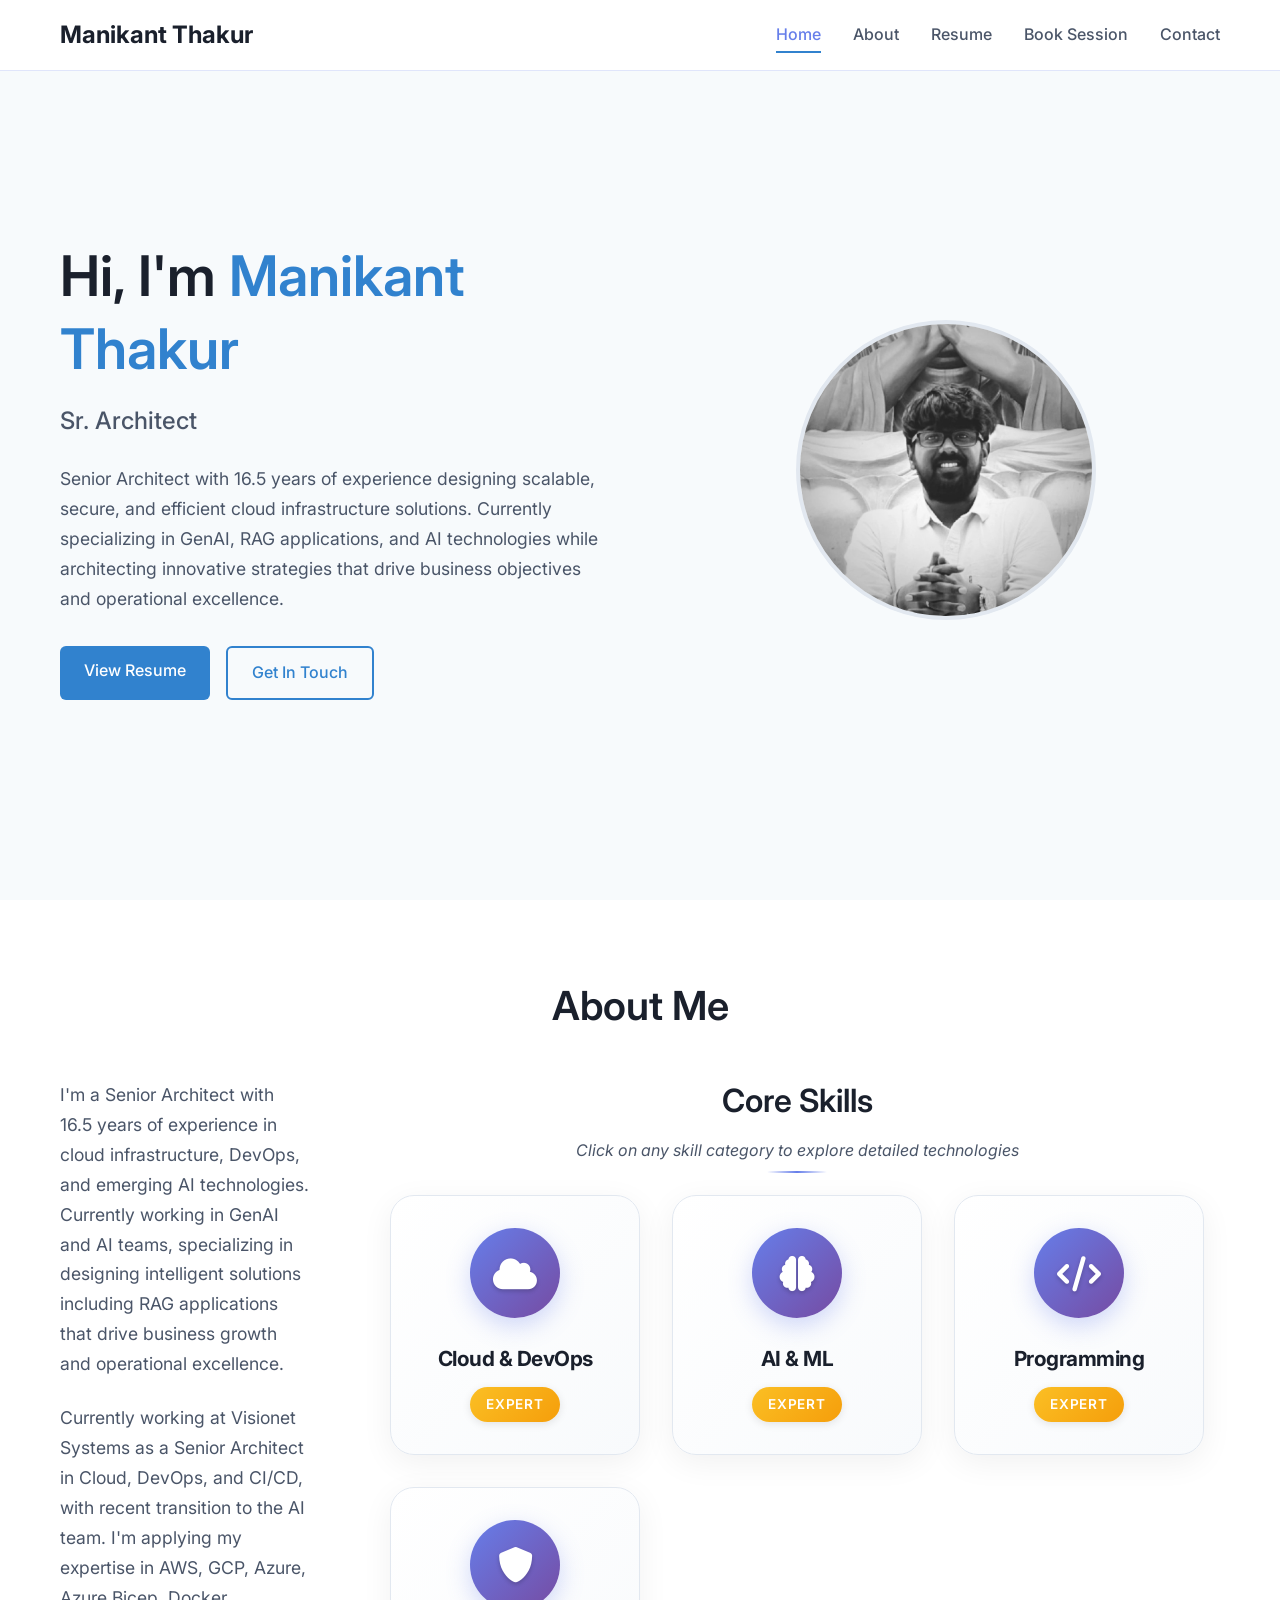
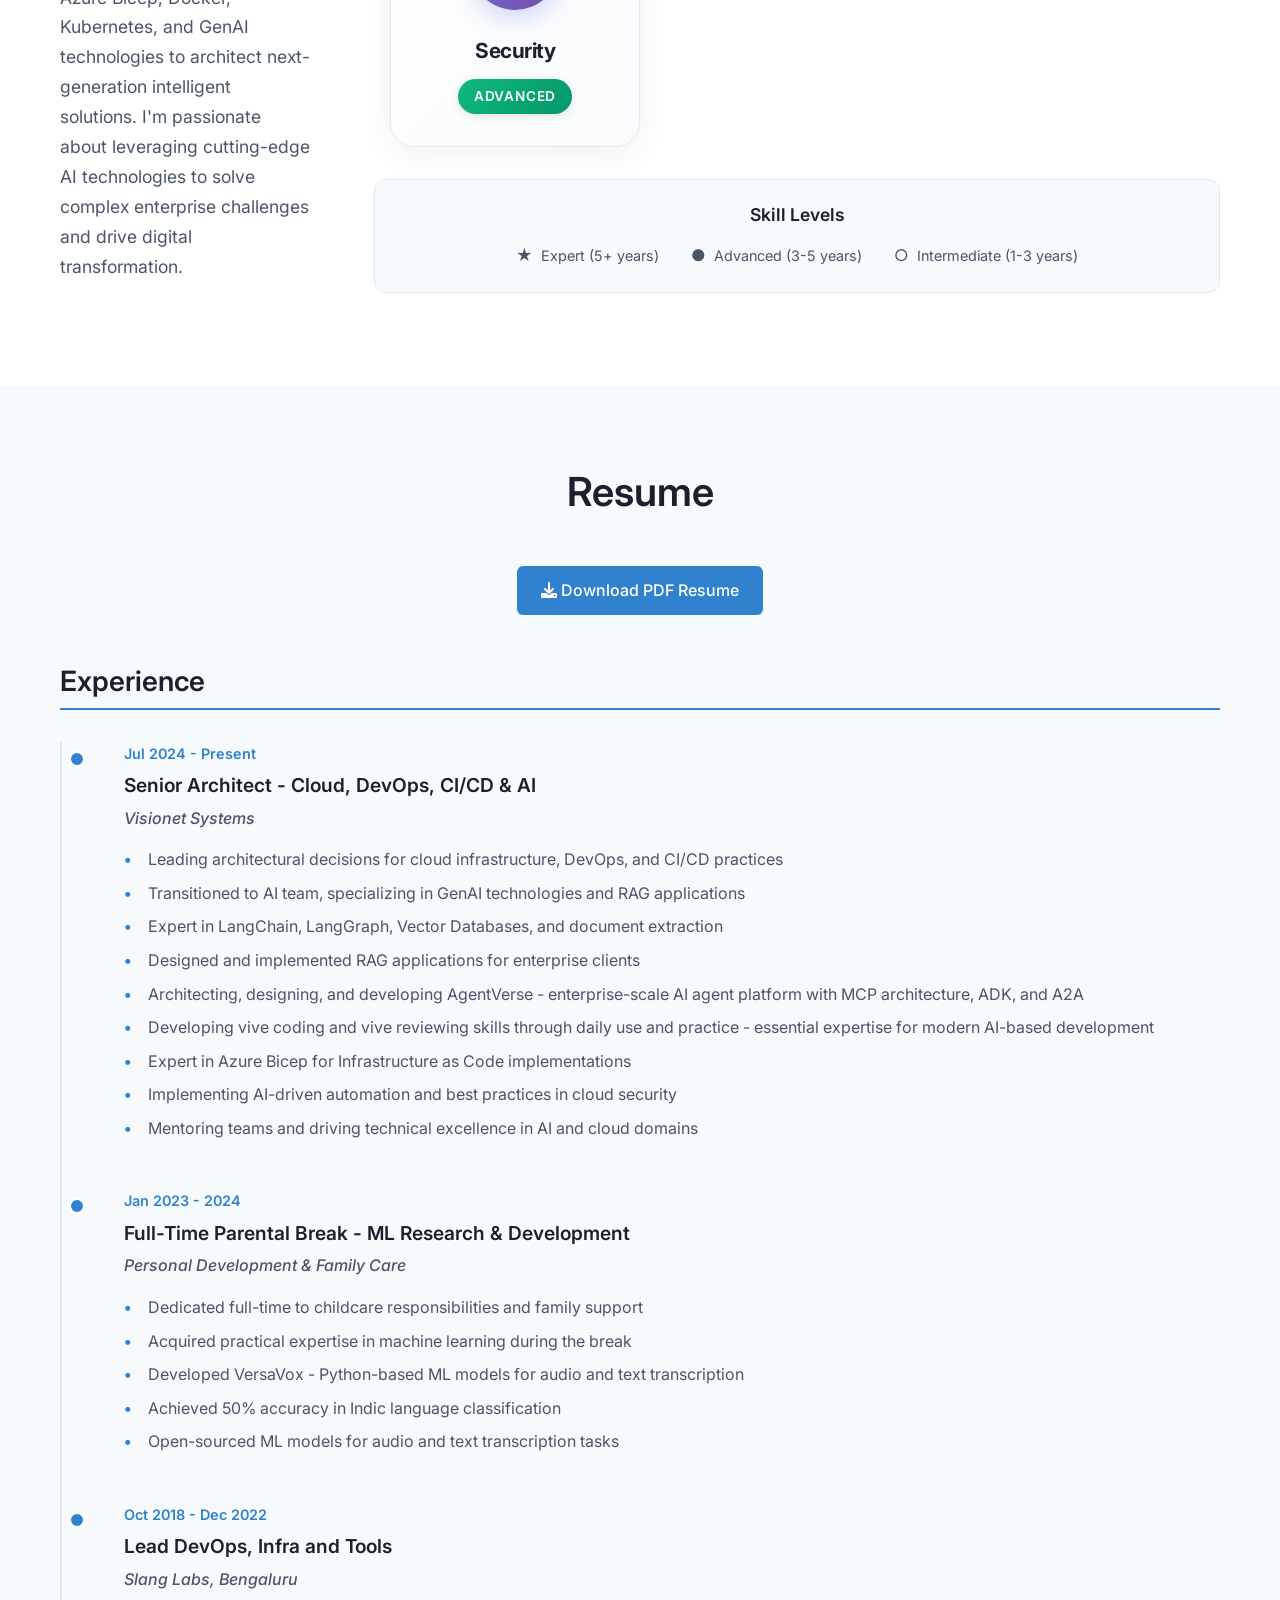
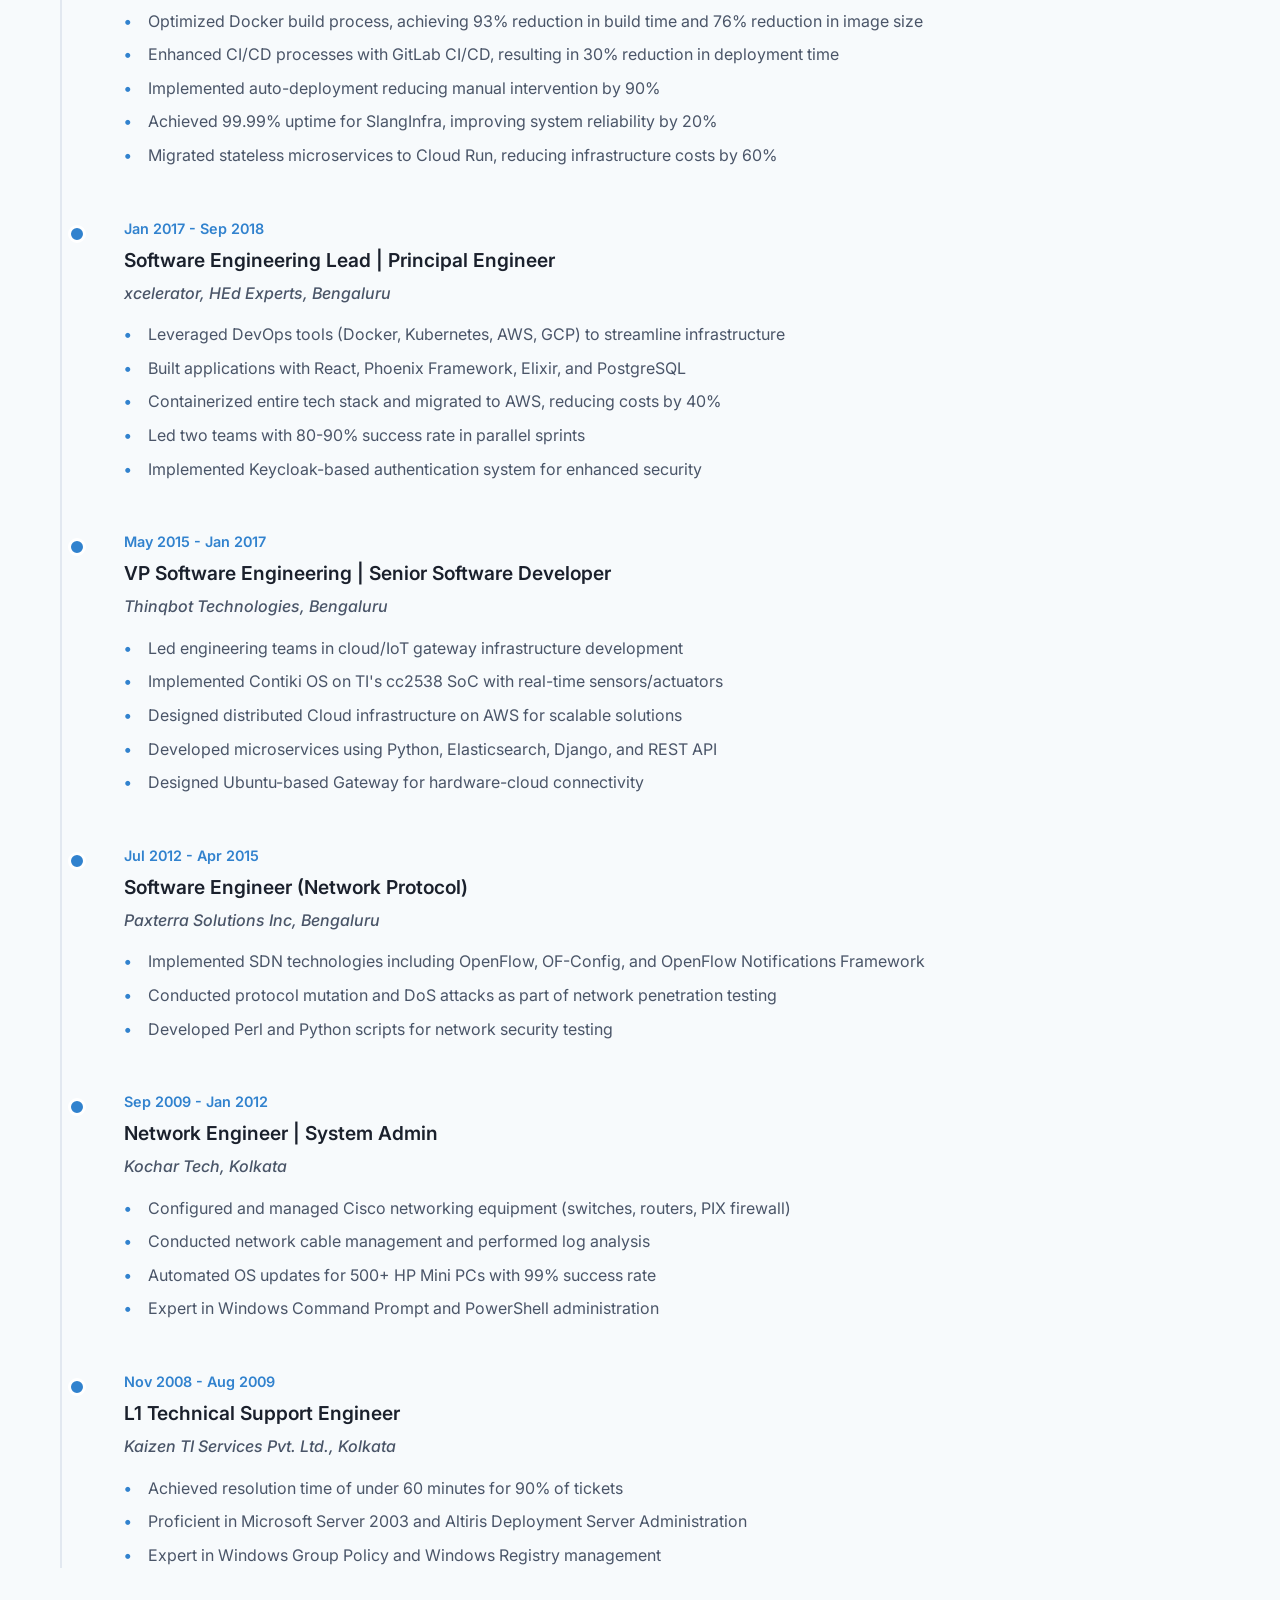
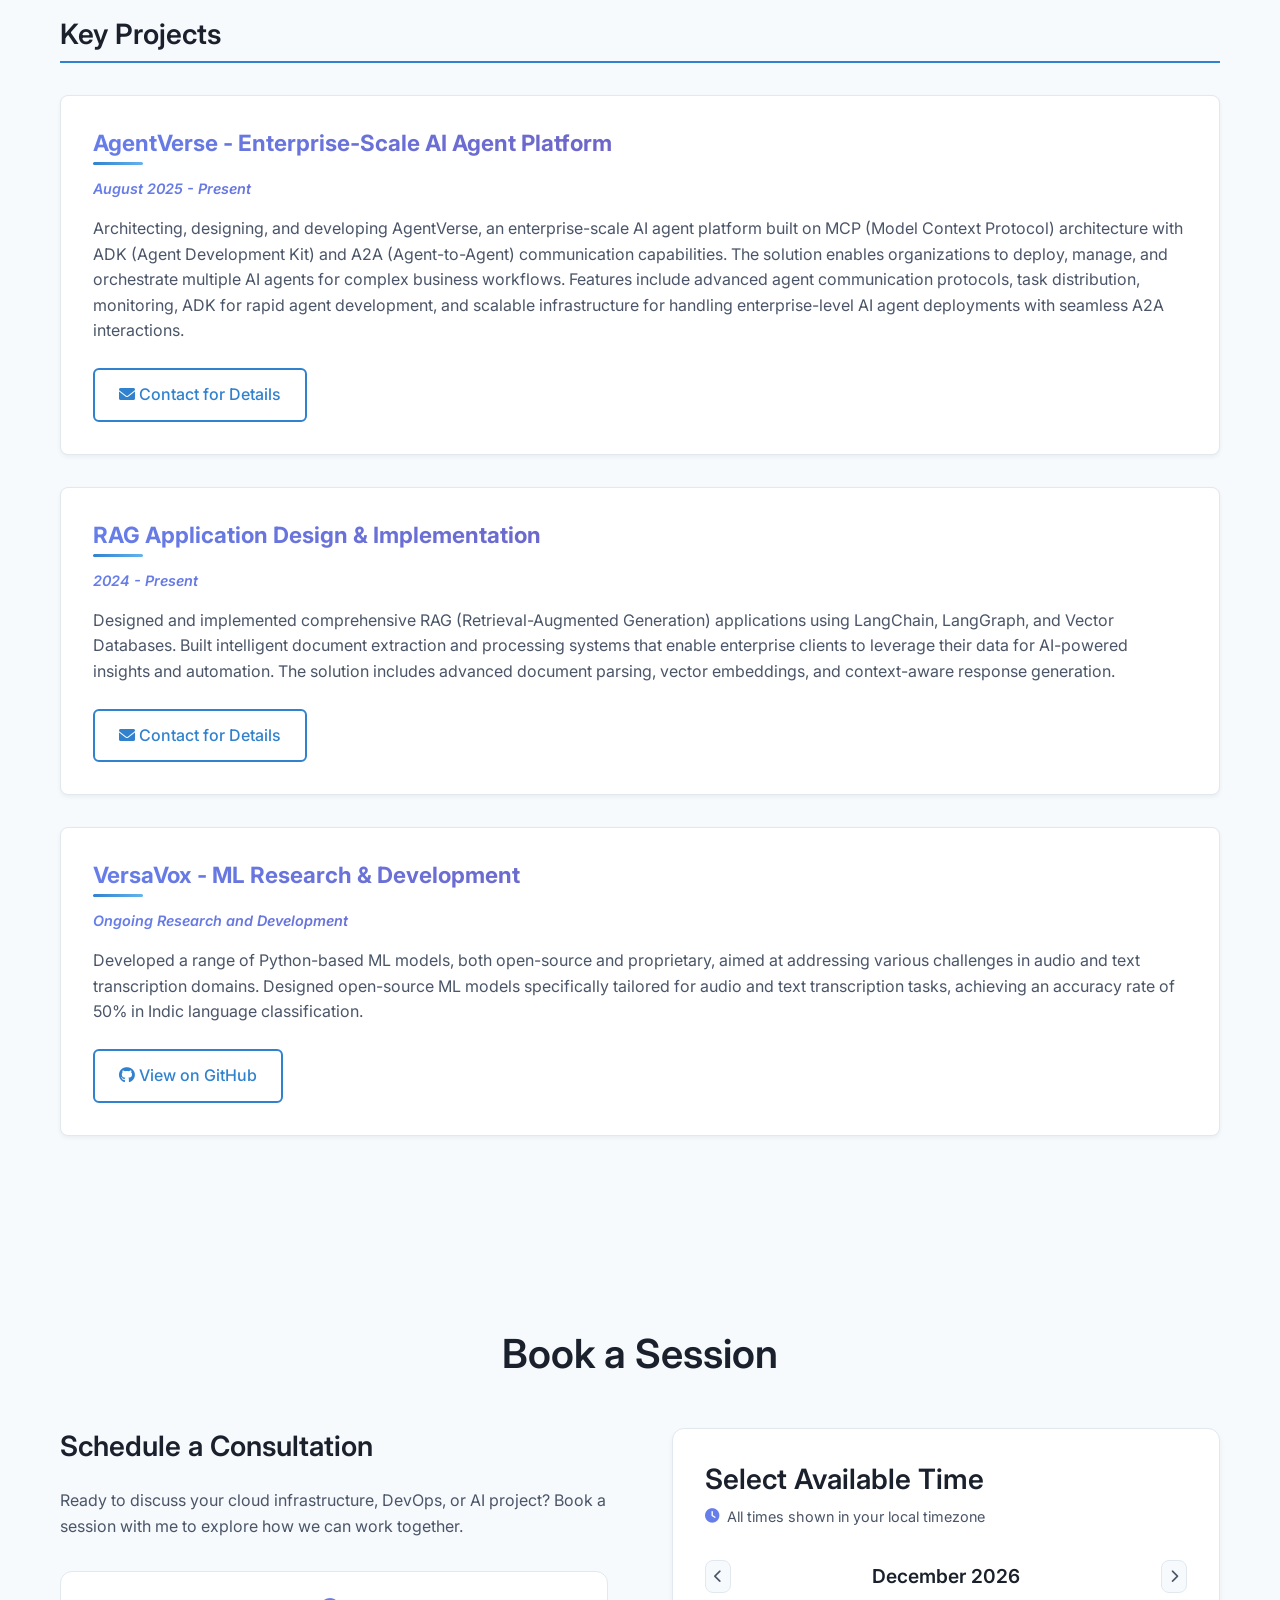
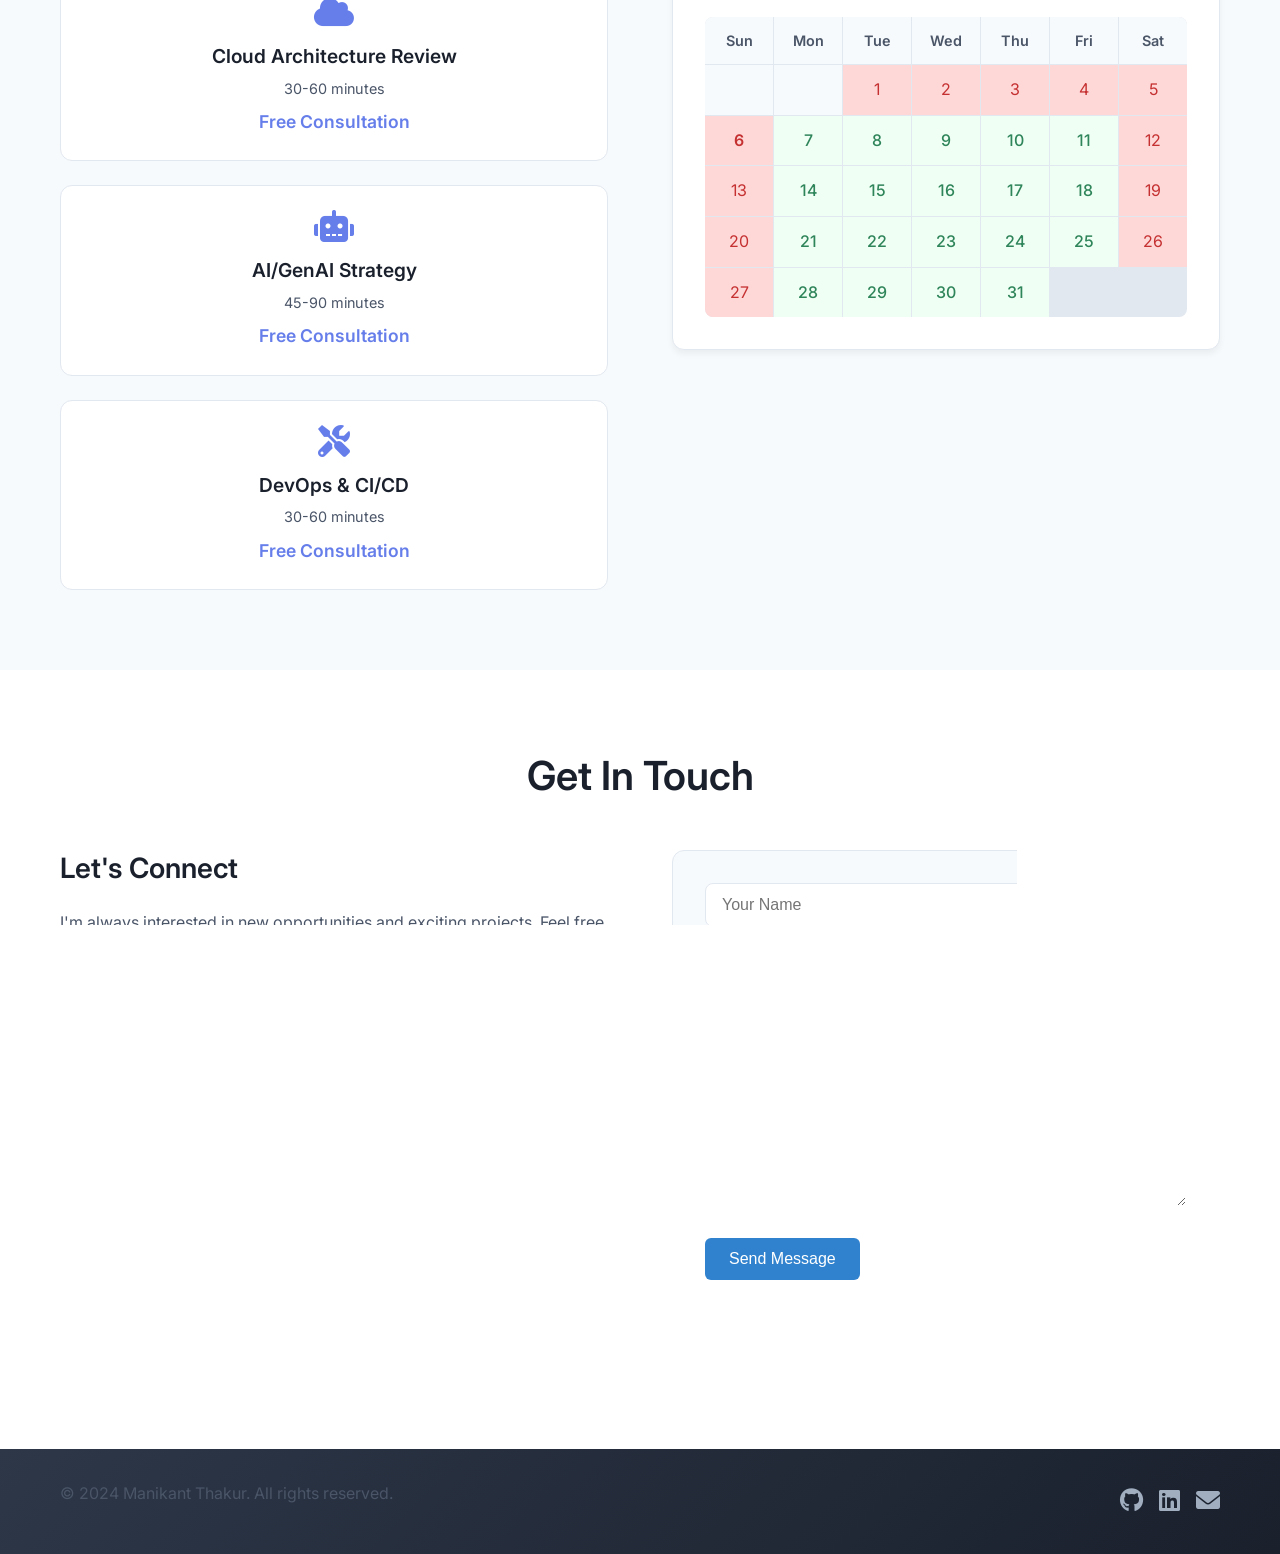
==== commit 509e1b64: "Enhance skills section UI with advanced animations and interactions - Added smooth expand/collapse a" ====
--- a/index.html
+++ b/index.html
@@ -78,171 +78,174 @@
                     </p>
                 </div>
                 <div class="skills">
-                    <h3>Skills</h3>
-                    <div class="skills-categories">
-                        <div class="skill-category">
-                            <h4>Cloud Platforms</h4>
-                            <div class="skills-row">
-                                <div class="skill-item">
-                                    <i class="fab fa-aws"></i>
-                                    <span>AWS</span>
-                                </div>
-                                <div class="skill-item">
-                                    <i class="fab fa-google"></i>
-                                    <span>GCP</span>
-                                </div>
-                                <div class="skill-item">
-                                    <i class="fab fa-microsoft"></i>
-                                    <span>Azure</span>
-                                </div>
-                            </div>
-                        </div>
-                        <div class="skill-category">
-                            <h4>DevOps & Tools</h4>
-                            <div class="skills-row">
-                                <div class="skill-item">
-                                    <i class="fab fa-docker"></i>
-                                    <span>Docker</span>
-                                </div>
-                                <div class="skill-item">
-                                    <i class="fas fa-cubes"></i>
-                                    <span>Kubernetes</span>
-                                </div>
-                                <div class="skill-item">
-                                    <i class="fas fa-code-branch"></i>
-                                    <span>CI/CD Expert</span>
-                                </div>
-                            </div>
-                            <div class="skills-row">
-                                <div class="skill-item">
-                                    <i class="fas fa-tools"></i>
-                                    <span>Terraform</span>
-                                </div>
-                                <div class="skill-item">
-                                    <i class="fab fa-microsoft"></i>
-                                    <span>Azure Bicep</span>
-                                </div>
-                                <div class="skill-item">
-                                    <i class="fas fa-server"></i>
-                                    <span>Jenkins</span>
-                                </div>
-                            </div>
-                            <div class="skills-row">
-                                <div class="skill-item">
-                                    <i class="fas fa-git-alt"></i>
-                                    <span>GitLab CI/CD</span>
-                                </div>
-                                <div class="skill-item">
-                                    <i class="fas fa-robot"></i>
-                                    <span>GenAI</span>
-                                </div>
-                                <div class="skill-item">
+                    <h3>Core Skills</h3>
+                    <p class="skills-intro">Click on any skill category to explore detailed technologies</p>
+                    
+                    <div class="skills-container">
+                        <!-- Cloud & DevOps -->
+                        <div class="skill-group" data-category="cloud">
+                            <div class="skill-main">
+                                <div class="skill-icon">
+                                    <i class="fas fa-cloud"></i>
+                                </div>
+                                <span class="skill-name">Cloud & DevOps</span>
+                                <div class="skill-level expert">Expert</div>
+                            </div>
+                            <div class="skill-details">
+                                <div class="skill-items">
+                                    <div class="skill-item" data-level="expert">
+                                        <i class="fab fa-aws"></i>
+                                        <span>AWS</span>
+                                    </div>
+                                    <div class="skill-item" data-level="expert">
+                                        <i class="fab fa-google"></i>
+                                        <span>GCP</span>
+                                    </div>
+                                    <div class="skill-item" data-level="expert">
+                                        <i class="fab fa-microsoft"></i>
+                                        <span>Azure</span>
+                                    </div>
+                                    <div class="skill-item" data-level="expert">
+                                        <i class="fab fa-docker"></i>
+                                        <span>Docker</span>
+                                    </div>
+                                    <div class="skill-item" data-level="expert">
+                                        <i class="fas fa-cubes"></i>
+                                        <span>Kubernetes</span>
+                                    </div>
+                                    <div class="skill-item" data-level="expert">
+                                        <i class="fas fa-tools"></i>
+                                        <span>Terraform</span>
+                                    </div>
+                                    <div class="skill-item" data-level="expert">
+                                        <i class="fas fa-git-alt"></i>
+                                        <span>GitLab</span>
+                                    </div>
+                                    <div class="skill-item" data-level="advanced">
+                                        <i class="fas fa-server"></i>
+                                        <span>Jenkins</span>
+                                    </div>
+                                </div>
+                            </div>
+                        </div>
+
+                        <!-- AI & Machine Learning -->
+                        <div class="skill-group" data-category="ai">
+                            <div class="skill-main">
+                                <div class="skill-icon">
                                     <i class="fas fa-brain"></i>
-                                    <span>AI Solutions</span>
-                                </div>
-                            </div>
-                        </div>
-                        <div class="skill-category">
-                            <h4>Programming & AI</h4>
-                            <div class="skills-row">
-                                <div class="skill-item">
-                                    <i class="fab fa-python"></i>
-                                    <span>Python</span>
-                                </div>
-                                <div class="skill-item">
-                                    <i class="fab fa-js"></i>
-                                    <span>JavaScript</span>
-                                </div>
-                                <div class="skill-item">
-                                    <i class="fas fa-robot"></i>
-                                    <span>GenAI</span>
-                                </div>
-                            </div>
-                            <div class="skills-row">
-                                <div class="skill-item">
-                                    <i class="fas fa-brain"></i>
-                                    <span>LangChain</span>
-                                </div>
-                                <div class="skill-item">
-                                    <i class="fas fa-project-diagram"></i>
-                                    <span>LangGraph</span>
-                                </div>
-                                <div class="skill-item">
-                                    <i class="fas fa-database"></i>
-                                    <span>Vector DB</span>
-                                </div>
-                            </div>
-                            <div class="skills-row">
-                                <div class="skill-item">
-                                    <i class="fas fa-search"></i>
-                                    <span>RAG</span>
-                                </div>
-                                <div class="skill-item">
-                                    <i class="fas fa-file-alt"></i>
-                                    <span>Document Extraction</span>
-                                </div>
-                                <div class="skill-item">
-                                    <i class="fas fa-microchip"></i>
-                                    <span>AI Solutions</span>
-                                </div>
-                            </div>
-                            <div class="skills-row">
-                                <div class="skill-item">
-                                    <i class="fas fa-robot"></i>
-                                    <span>AI Agents</span>
-                                </div>
-                                <div class="skill-item">
-                                    <i class="fas fa-network-wired"></i>
-                                    <span>MCP</span>
-                                </div>
-                                <div class="skill-item">
-                                    <i class="fas fa-cogs"></i>
-                                    <span>AgentVerse</span>
-                                </div>
-                            </div>
-                            <div class="skills-row">
-                                <div class="skill-item">
-                                    <i class="fas fa-toolbox"></i>
-                                    <span>ADK</span>
-                                </div>
-                                <div class="skill-item">
-                                    <i class="fas fa-exchange-alt"></i>
-                                    <span>A2A</span>
-                                </div>
-                                <div class="skill-item">
-                                    <i class="fas fa-sitemap"></i>
-                                    <span>Agent Architecture</span>
-                                </div>
-                            </div>
-                            <div class="skills-row">
-                                <div class="skill-item">
+                                </div>
+                                <span class="skill-name">AI & ML</span>
+                                <div class="skill-level expert">Expert</div>
+                            </div>
+                            <div class="skill-details">
+                                <div class="skill-items">
+                                    <div class="skill-item" data-level="expert">
+                                        <i class="fas fa-robot"></i>
+                                        <span>GenAI</span>
+                                    </div>
+                                    <div class="skill-item" data-level="expert">
+                                        <i class="fas fa-brain"></i>
+                                        <span>LangChain</span>
+                                    </div>
+                                    <div class="skill-item" data-level="expert">
+                                        <i class="fas fa-project-diagram"></i>
+                                        <span>LangGraph</span>
+                                    </div>
+                                    <div class="skill-item" data-level="expert">
+                                        <i class="fas fa-database"></i>
+                                        <span>Vector DB</span>
+                                    </div>
+                                    <div class="skill-item" data-level="expert">
+                                        <i class="fas fa-search"></i>
+                                        <span>RAG</span>
+                                    </div>
+                                    <div class="skill-item" data-level="expert">
+                                        <i class="fas fa-file-alt"></i>
+                                        <span>Document AI</span>
+                                    </div>
+                                    <div class="skill-item" data-level="expert">
+                                        <i class="fas fa-robot"></i>
+                                        <span>AI Agents</span>
+                                    </div>
+                                    <div class="skill-item" data-level="expert">
+                                        <i class="fas fa-cogs"></i>
+                                        <span>AgentVerse</span>
+                                    </div>
+                                </div>
+                            </div>
+                        </div>
+
+                        <!-- Programming -->
+                        <div class="skill-group" data-category="programming">
+                            <div class="skill-main">
+                                <div class="skill-icon">
                                     <i class="fas fa-code"></i>
-                                    <span>Live Coding</span>
-                                </div>
-                                <div class="skill-item">
-                                    <i class="fas fa-search-plus"></i>
-                                    <span>Code Review</span>
-                                </div>
-                                <div class="skill-item">
-                                    <i class="fas fa-tools"></i>
-                                    <span>Dev Tools</span>
-                                </div>
-                            </div>
-                        </div>
-                        <div class="skill-category">
-                            <h4>InfoSec & Tools</h4>
-                            <div class="skills-row">
-                                <div class="skill-item">
+                                </div>
+                                <span class="skill-name">Programming</span>
+                                <div class="skill-level expert">Expert</div>
+                            </div>
+                            <div class="skill-details">
+                                <div class="skill-items">
+                                    <div class="skill-item" data-level="expert">
+                                        <i class="fab fa-python"></i>
+                                        <span>Python</span>
+                                    </div>
+                                    <div class="skill-item" data-level="advanced">
+                                        <i class="fab fa-js"></i>
+                                        <span>JavaScript</span>
+                                    </div>
+                                    <div class="skill-item" data-level="expert">
+                                        <i class="fas fa-code"></i>
+                                        <span>Live Coding</span>
+                                    </div>
+                                    <div class="skill-item" data-level="expert">
+                                        <i class="fas fa-search-plus"></i>
+                                        <span>Code Review</span>
+                                    </div>
+                                    <div class="skill-item" data-level="expert">
+                                        <i class="fas fa-toolbox"></i>
+                                        <span>ADK</span>
+                                    </div>
+                                    <div class="skill-item" data-level="expert">
+                                        <i class="fas fa-exchange-alt"></i>
+                                        <span>A2A</span>
+                                    </div>
+                                    <div class="skill-item" data-level="expert">
+                                        <i class="fas fa-sitemap"></i>
+                                        <span>Architecture</span>
+                                    </div>
+                                    <div class="skill-item" data-level="advanced">
+                                        <i class="fas fa-tools"></i>
+                                        <span>Dev Tools</span>
+                                    </div>
+                                </div>
+                            </div>
+                        </div>
+
+                        <!-- Security -->
+                        <div class="skill-group" data-category="security">
+                            <div class="skill-main">
+                                <div class="skill-icon">
                                     <i class="fas fa-shield-alt"></i>
-                                    <span>Nessus</span>
-                                </div>
-                                <div class="skill-item">
-                                    <i class="fas fa-search"></i>
-                                    <span>Burp Suite</span>
-                                </div>
-                                <div class="skill-item">
-                                    <i class="fas fa-network-wired"></i>
-                                    <span>Wireshark</span>
+                                </div>
+                                <span class="skill-name">Security</span>
+                                <div class="skill-level advanced">Advanced</div>
+                            </div>
+                            <div class="skill-details">
+                                <div class="skill-items">
+                                    <div class="skill-item" data-level="advanced">
+                                        <i class="fas fa-shield-alt"></i>
+                                        <span>Nessus</span>
+                                    </div>
+                                    <div class="skill-item" data-level="advanced">
+                                        <i class="fas fa-search"></i>
+                                        <span>Burp Suite</span>
+                                    </div>
+                                    <div class="skill-item" data-level="intermediate">
+                                        <i class="fas fa-network-wired"></i>
+                                        <span>Wireshark</span>
+                                    </div>
                                 </div>
                             </div>
                         </div>
--- a/css/style.css
+++ b/css/style.css
@@ -379,8 +379,10 @@
 }
 
 .skills h3 {
-    margin-bottom: 2rem;
+    margin-bottom: 1rem;
     color: #1a202c;
+    text-align: center;
+    font-size: 2rem;
 }
 
 @media (prefers-color-scheme: dark) {
@@ -389,63 +391,299 @@
     }
 }
 
-.skills-categories {
+.skills-intro {
+    text-align: center;
+    color: #4a5568;
+    margin-bottom: 2rem;
+    font-style: italic;
+    position: relative;
+}
+
+.skills-intro::after {
+    content: '';
+    position: absolute;
+    bottom: -10px;
+    left: 50%;
+    transform: translateX(-50%);
+    width: 60px;
+    height: 2px;
+    background: linear-gradient(90deg, transparent, #667eea, transparent);
+    border-radius: 1px;
+}
+
+@media (prefers-color-scheme: dark) {
+    .skills-intro {
+        color: #a0aec0;
+    }
+}
+
+.skills-container {
     display: grid;
+    grid-template-columns: repeat(auto-fit, minmax(250px, 1fr));
     gap: 2rem;
-}
-
-.skill-category h4 {
-    margin-bottom: 1rem;
-    color: #2d3748;
-    font-size: 1.1rem;
-}
-
-@media (prefers-color-scheme: dark) {
-    .skill-category h4 {
-        color: #e2e8f0;
-    }
-}
-
-.skills-row {
+    max-width: 1000px;
+    margin: 0 auto;
+    padding: 0 1rem;
+}
+
+.skill-group {
+    background: linear-gradient(135deg, #ffffff 0%, #f8fafc 100%);
+    border-radius: 24px;
+    padding: 2rem;
+    box-shadow: 0 8px 32px rgba(0, 0, 0, 0.06);
+    border: 1px solid #e2e8f0;
+    transition: all 0.4s cubic-bezier(0.4, 0, 0.2, 1);
+    cursor: pointer;
+    position: relative;
+    overflow: hidden;
+    backdrop-filter: blur(10px);
+}
+
+.skill-group::before {
+    content: '';
+    position: absolute;
+    top: 0;
+    left: 0;
+    right: 0;
+    height: 4px;
+    background: linear-gradient(90deg, #667eea, #764ba2);
+    transform: scaleX(0);
+    transition: transform 0.3s ease;
+}
+
+.skill-group:hover::before {
+    transform: scaleX(1);
+}
+
+.skill-group.active::before {
+    transform: scaleX(1);
+}
+
+.skill-group:hover {
+    transform: translateY(-8px) scale(1.02);
+    box-shadow: 0 20px 40px rgba(102, 126, 234, 0.15);
+    border-color: #667eea;
+    background: linear-gradient(135deg, #ffffff 0%, #f0f4ff 100%);
+}
+
+.skill-group.active {
+    transform: translateY(-12px) scale(1.05);
+    box-shadow: 0 25px 50px rgba(102, 126, 234, 0.25), 0 0 0 1px rgba(102, 126, 234, 0.1);
+    border-color: #667eea;
+    background: linear-gradient(135deg, #ffffff 0%, #e6f0ff 100%);
+    position: relative;
+}
+
+.skill-group.active::after {
+    content: '';
+    position: absolute;
+    top: -2px;
+    left: -2px;
+    right: -2px;
+    bottom: -2px;
+    background: linear-gradient(135deg, #667eea, #764ba2, #f093fb);
+    border-radius: 26px;
+    z-index: -1;
+    opacity: 0.1;
+    animation: borderGlow 2s ease-in-out infinite alternate;
+}
+
+@keyframes borderGlow {
+    from {
+        opacity: 0.1;
+    }
+    to {
+        opacity: 0.3;
+    }
+}
+
+@media (prefers-color-scheme: dark) {
+    .skill-group {
+        background: linear-gradient(135deg, #2d3748 0%, #1a202c 100%);
+        border-color: #4a5568;
+        box-shadow: 0 8px 32px rgba(0, 0, 0, 0.3);
+    }
+    
+    .skill-group:hover {
+        background: linear-gradient(135deg, #2d3748 0%, #2a3441 100%);
+        box-shadow: 0 20px 40px rgba(0, 0, 0, 0.4);
+        border-color: #63b3ed;
+    }
+    
+    .skill-group.active {
+        background: linear-gradient(135deg, #2d3748 0%, #2a3441 100%);
+        box-shadow: 0 25px 50px rgba(0, 0, 0, 0.5);
+        border-color: #63b3ed;
+    }
+}
+
+.skill-main {
+    display: flex;
+    flex-direction: column;
+    align-items: center;
+    text-align: center;
+    position: relative;
+}
+
+.skill-icon {
+    width: 90px;
+    height: 90px;
+    border-radius: 50%;
+    background: linear-gradient(135deg, #667eea 0%, #764ba2 100%);
+    display: flex;
+    align-items: center;
+    justify-content: center;
+    margin-bottom: 1.5rem;
+    transition: all 0.4s cubic-bezier(0.4, 0, 0.2, 1);
+    box-shadow: 0 8px 25px rgba(102, 126, 234, 0.3);
+    position: relative;
+}
+
+.skill-icon::before {
+    content: '';
+    position: absolute;
+    top: -2px;
+    left: -2px;
+    right: -2px;
+    bottom: -2px;
+    border-radius: 50%;
+    background: linear-gradient(135deg, #667eea, #764ba2, #f093fb);
+    z-index: -1;
+    opacity: 0;
+    transition: opacity 0.3s ease;
+}
+
+.skill-group:hover .skill-icon::before {
+    opacity: 1;
+}
+
+.skill-group:hover .skill-icon {
+    transform: scale(1.15) rotate(5deg);
+    box-shadow: 0 12px 30px rgba(102, 126, 234, 0.4);
+}
+
+.skill-group.active .skill-icon {
+    transform: scale(1.2) rotate(0deg);
+    box-shadow: 0 15px 35px rgba(102, 126, 234, 0.5);
+}
+
+.skill-icon i {
+    font-size: 2.2rem;
+    color: #ffffff;
+    text-shadow: 0 2px 4px rgba(0, 0, 0, 0.2);
+    transition: all 0.3s ease;
+}
+
+.skill-group:hover .skill-icon i {
+    transform: scale(1.1);
+}
+
+.skill-name {
+    font-size: 1.3rem;
+    font-weight: 700;
+    color: #1a202c;
+    margin-bottom: 0.75rem;
+    letter-spacing: -0.5px;
+}
+
+@media (prefers-color-scheme: dark) {
+    .skill-name {
+        color: #f7fafc;
+    }
+}
+
+.skill-level {
+    font-size: 0.85rem;
+    padding: 0.4rem 1rem;
+    border-radius: 20px;
+    font-weight: 600;
+    text-transform: uppercase;
+    letter-spacing: 0.8px;
+    box-shadow: 0 2px 8px rgba(0, 0, 0, 0.1);
+}
+
+.skill-level.expert {
+    background: linear-gradient(135deg, #fbbf24, #f59e0b);
+    color: #ffffff;
+}
+
+.skill-level.advanced {
+    background: linear-gradient(135deg, #10b981, #059669);
+    color: #ffffff;
+}
+
+.skill-level.intermediate {
+    background: linear-gradient(135deg, #f59e0b, #d97706);
+    color: #ffffff;
+}
+
+.skill-details {
+    max-height: 0;
+    overflow: hidden;
+    transition: all 0.4s ease;
+    margin-top: 0;
+}
+
+.skill-group.active .skill-details {
+    max-height: 500px;
+    margin-top: 1.5rem;
+}
+
+.skill-items {
     display: grid;
-    grid-template-columns: repeat(auto-fit, minmax(120px, 1fr));
-    gap: 1rem;
-    margin-bottom: 1.5rem;
+    grid-template-columns: repeat(auto-fit, minmax(85px, 1fr));
+    gap: 1.25rem;
+    padding: 1.5rem 0;
+    margin-top: 0.5rem;
 }
 
 .skill-item {
     display: flex;
     flex-direction: column;
     align-items: center;
-    padding: 1rem;
-    background: #f7fafc;
-    border-radius: 8px;
+    justify-content: center;
+    padding: 0.75rem;
+    background: linear-gradient(135deg, #f7fafc 0%, #edf2f7 100%);
+    border-radius: 50%;
+    width: 75px;
+    height: 75px;
+    transition: all 0.3s cubic-bezier(0.4, 0, 0.2, 1);
+    border: 2px solid #e2e8f0;
+    position: relative;
+    cursor: pointer;
+    box-shadow: 0 2px 8px rgba(0, 0, 0, 0.05);
+}
+
+.skill-item:hover {
+    transform: scale(1.15) translateY(-2px);
+    background: linear-gradient(135deg, #ffffff 0%, #f0f4ff 100%);
+    border-color: #667eea;
+    box-shadow: 0 8px 20px rgba(102, 126, 234, 0.15);
+}
+
+@media (prefers-color-scheme: dark) {
+    .skill-item {
+        background: linear-gradient(135deg, #4a5568 0%, #2d3748 100%);
+        border-color: #718096;
+    }
+    
+    .skill-item:hover {
+        background: linear-gradient(135deg, #4a5568 0%, #3a4551 100%);
+        border-color: #63b3ed;
+        box-shadow: 0 8px 20px rgba(0, 0, 0, 0.4);
+    }
+}
+
+.skill-item i {
+    font-size: 1.4rem;
+    color: #667eea;
+    margin-bottom: 0.3rem;
     transition: all 0.3s ease;
-    border: 1px solid #e2e8f0;
-}
-
-.skill-item:hover {
-    transform: translateY(-2px);
-    box-shadow: 0 4px 12px rgba(0, 0, 0, 0.1);
-    background: #edf2f7;
-}
-
-@media (prefers-color-scheme: dark) {
-    .skill-item {
-        background: #2d3748;
-        border-color: #4a5568;
-    }
-    
-    .skill-item:hover {
-        background: #4a5568;
-        box-shadow: 0 4px 12px rgba(0, 0, 0, 0.3);
-    }
-}
-
-.skill-item i {
-    font-size: 1.5rem;
-    color: #3182ce;
-    margin-bottom: 0.5rem;
+}
+
+.skill-item:hover i {
+    color: #764ba2;
+    transform: scale(1.1);
 }
 
 @media (prefers-color-scheme: dark) {
@@ -455,15 +693,115 @@
 }
 
 .skill-item span {
-    font-size: 0.9rem;
-    font-weight: 500;
+    font-size: 0.75rem;
+    font-weight: 600;
     color: #2d3748;
     text-align: center;
+    line-height: 1.2;
+    transition: color 0.3s ease;
+}
+
+.skill-item:hover span {
+    color: #1a202c;
 }
 
 @media (prefers-color-scheme: dark) {
     .skill-item span {
         color: #e2e8f0;
+    }
+}
+
+/* Skill level indicators for individual items */
+.skill-item[data-level="expert"]::after {
+    content: '★';
+    position: absolute;
+    top: 4px;
+    right: 4px;
+    color: #fbbf24;
+    font-size: 0.8rem;
+}
+
+.skill-item[data-level="advanced"]::after {
+    content: '●';
+    position: absolute;
+    top: 4px;
+    right: 4px;
+    color: #10b981;
+    font-size: 0.8rem;
+}
+
+.skill-item[data-level="intermediate"]::after {
+    content: '○';
+    position: absolute;
+    top: 4px;
+    right: 4px;
+    color: #f59e0b;
+    font-size: 0.8rem;
+}
+
+/* Enhanced animations */
+@keyframes expandSkills {
+    from {
+        max-height: 0;
+        opacity: 0;
+        transform: translateY(-10px);
+    }
+    to {
+        max-height: 500px;
+        opacity: 1;
+        transform: translateY(0);
+    }
+}
+
+@keyframes skillItemFadeIn {
+    from {
+        opacity: 0;
+        transform: scale(0.8) translateY(10px);
+    }
+    to {
+        opacity: 1;
+        transform: scale(1) translateY(0);
+    }
+}
+
+@keyframes skillIconPulse {
+    0% {
+        transform: scale(1);
+    }
+    50% {
+        transform: scale(1.05);
+    }
+    100% {
+        transform: scale(1);
+    }
+}
+
+.skill-group.active .skill-details {
+    animation: expandSkills 0.5s cubic-bezier(0.4, 0, 0.2, 1);
+}
+
+.skill-group.active .skill-item {
+    animation: skillItemFadeIn 0.3s ease-out forwards;
+}
+
+.skill-group.active .skill-item:nth-child(1) { animation-delay: 0.1s; }
+.skill-group.active .skill-item:nth-child(2) { animation-delay: 0.15s; }
+.skill-group.active .skill-item:nth-child(3) { animation-delay: 0.2s; }
+.skill-group.active .skill-item:nth-child(4) { animation-delay: 0.25s; }
+.skill-group.active .skill-item:nth-child(5) { animation-delay: 0.3s; }
+.skill-group.active .skill-item:nth-child(6) { animation-delay: 0.35s; }
+.skill-group.active .skill-item:nth-child(7) { animation-delay: 0.4s; }
+.skill-group.active .skill-item:nth-child(8) { animation-delay: 0.45s; }
+
+.skill-group:hover .skill-icon {
+    animation: skillIconPulse 2s infinite;
+}
+
+/* Ripple animation */
+@keyframes ripple {
+    to {
+        transform: scale(2);
+        opacity: 0;
     }
 }
 
@@ -1615,6 +1953,48 @@
     .form-actions {
         flex-direction: column;
     }
+    
+    /* Skills section mobile improvements */
+    .skills-container {
+        grid-template-columns: 1fr;
+        gap: 1.5rem;
+        padding: 0 0.5rem;
+    }
+    
+    .skill-group {
+        padding: 1.5rem;
+    }
+    
+    .skill-icon {
+        width: 70px;
+        height: 70px;
+    }
+    
+    .skill-icon i {
+        font-size: 1.8rem;
+    }
+    
+    .skill-name {
+        font-size: 1.1rem;
+    }
+    
+    .skill-items {
+        grid-template-columns: repeat(auto-fit, minmax(70px, 1fr));
+        gap: 1rem;
+    }
+    
+    .skill-item {
+        width: 65px;
+        height: 65px;
+    }
+    
+    .skill-item i {
+        font-size: 1.2rem;
+    }
+    
+    .skill-item span {
+        font-size: 0.7rem;
+    }
 }
 
 @media (max-width: 480px) {
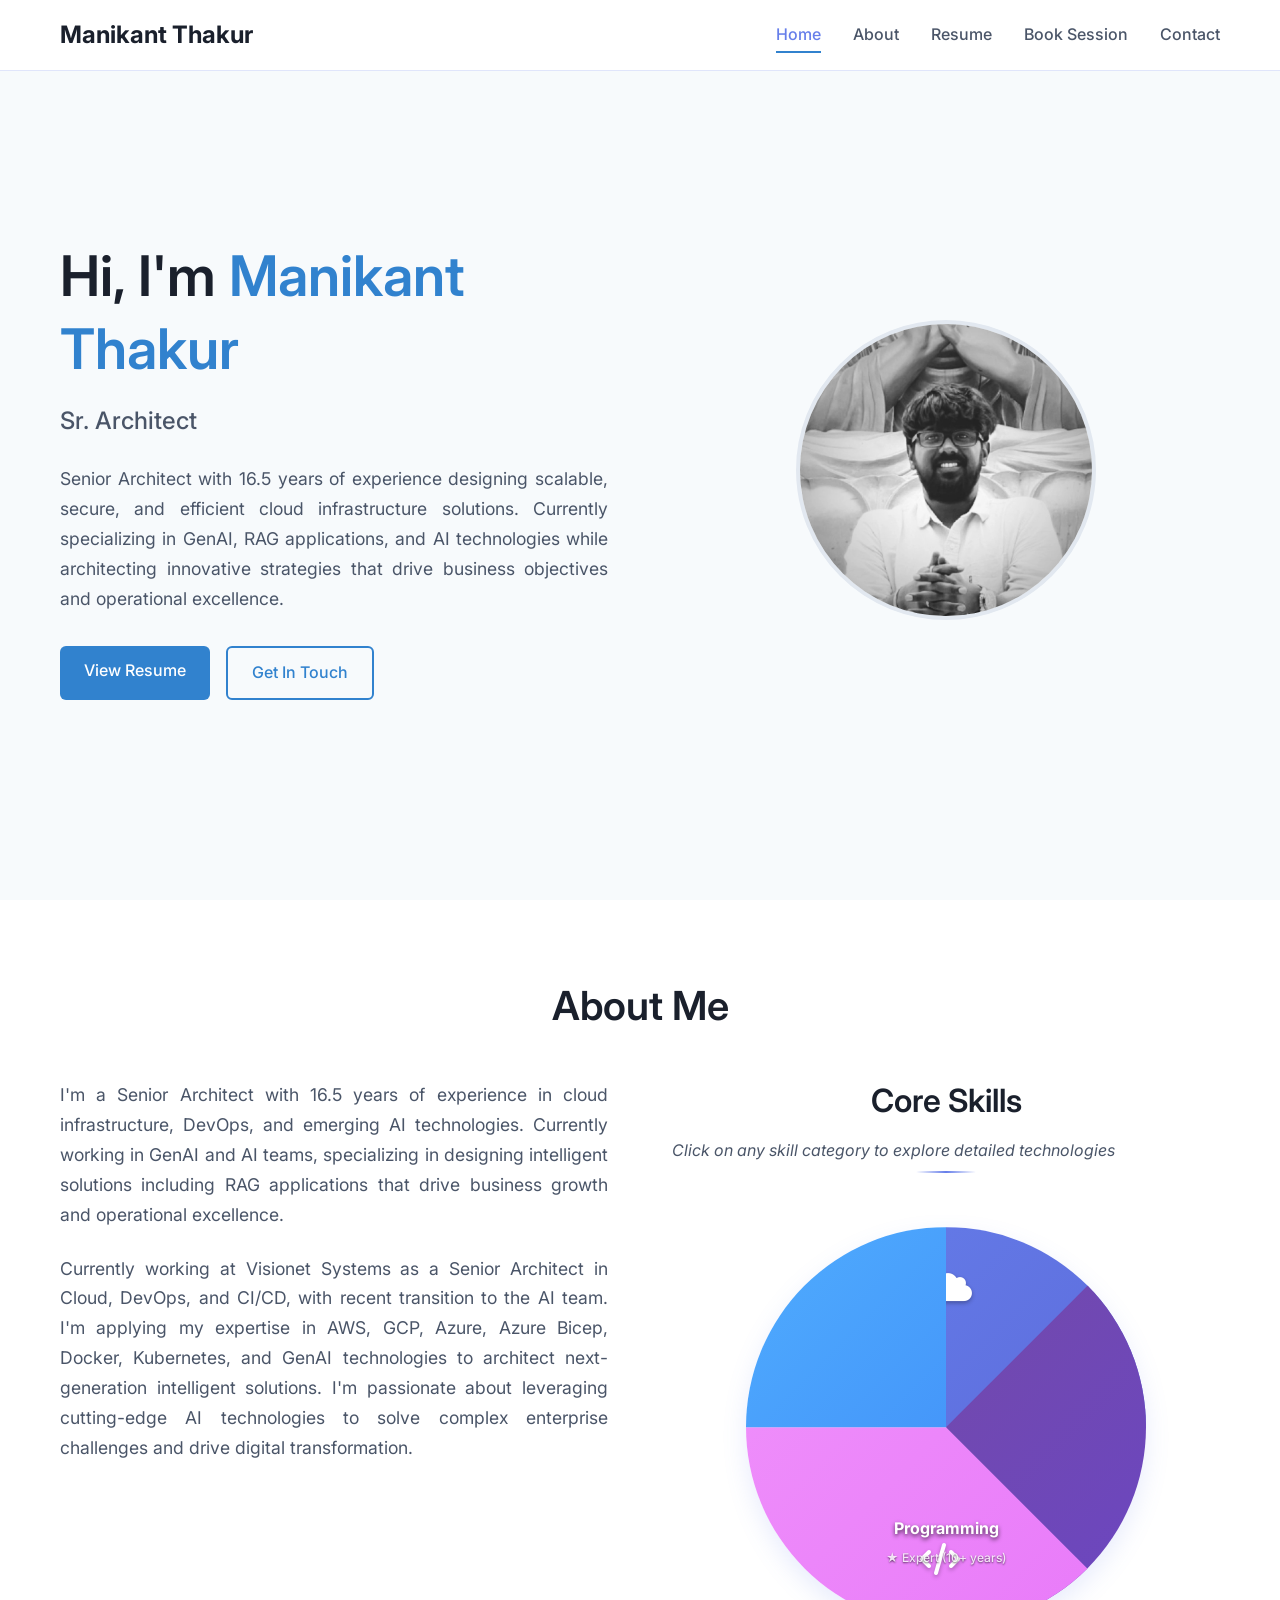
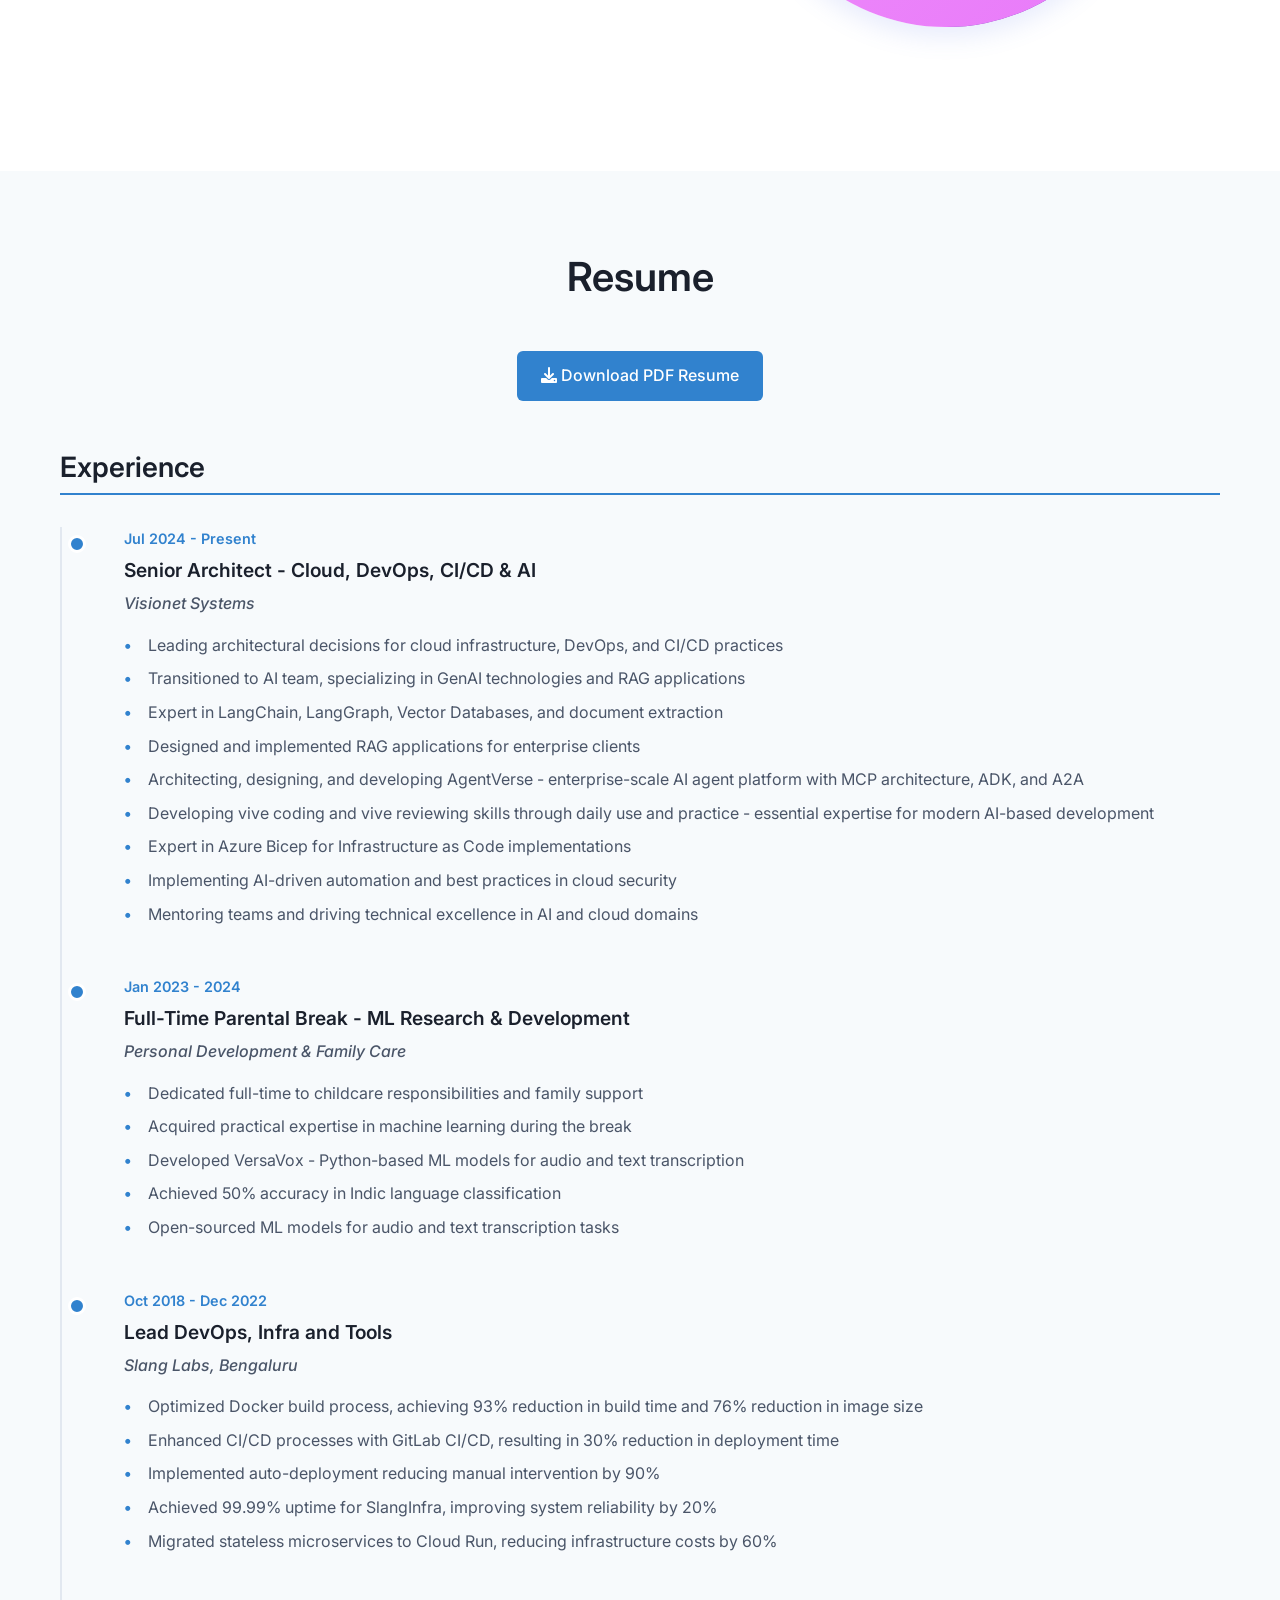
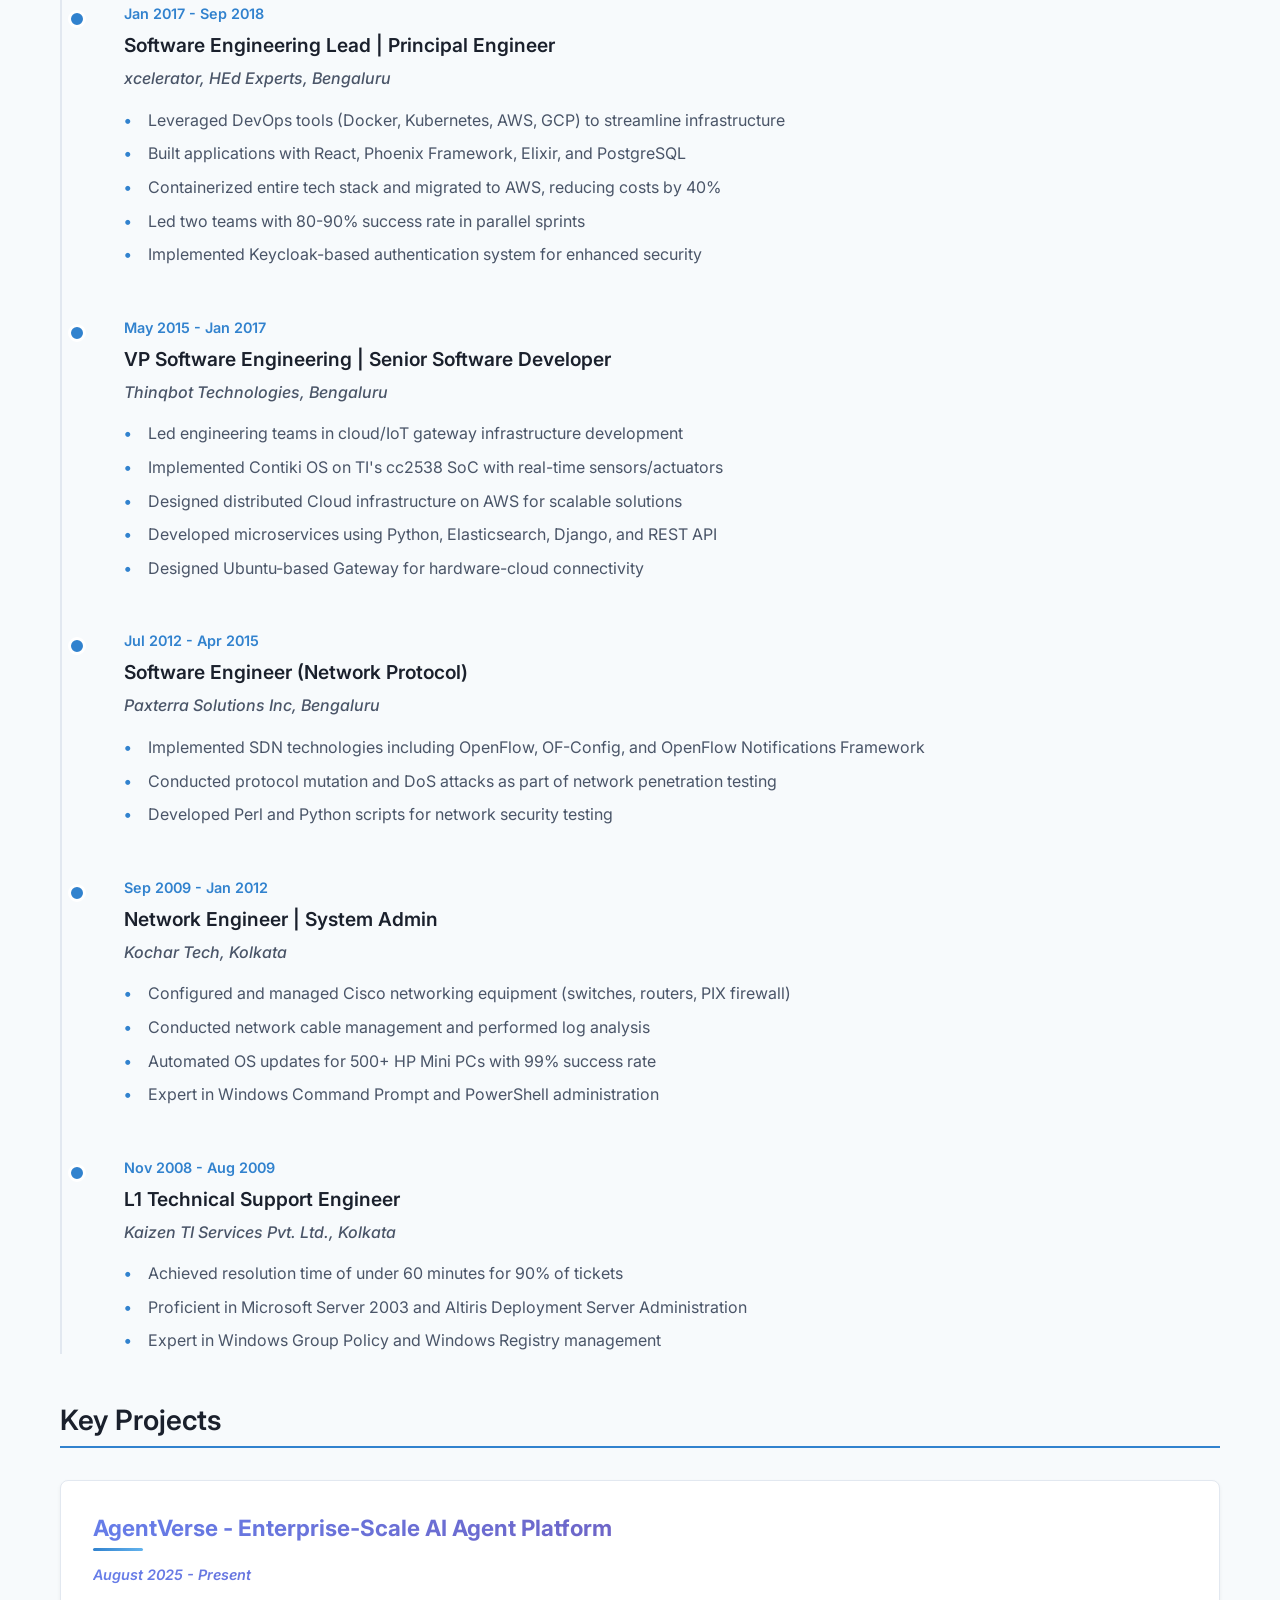
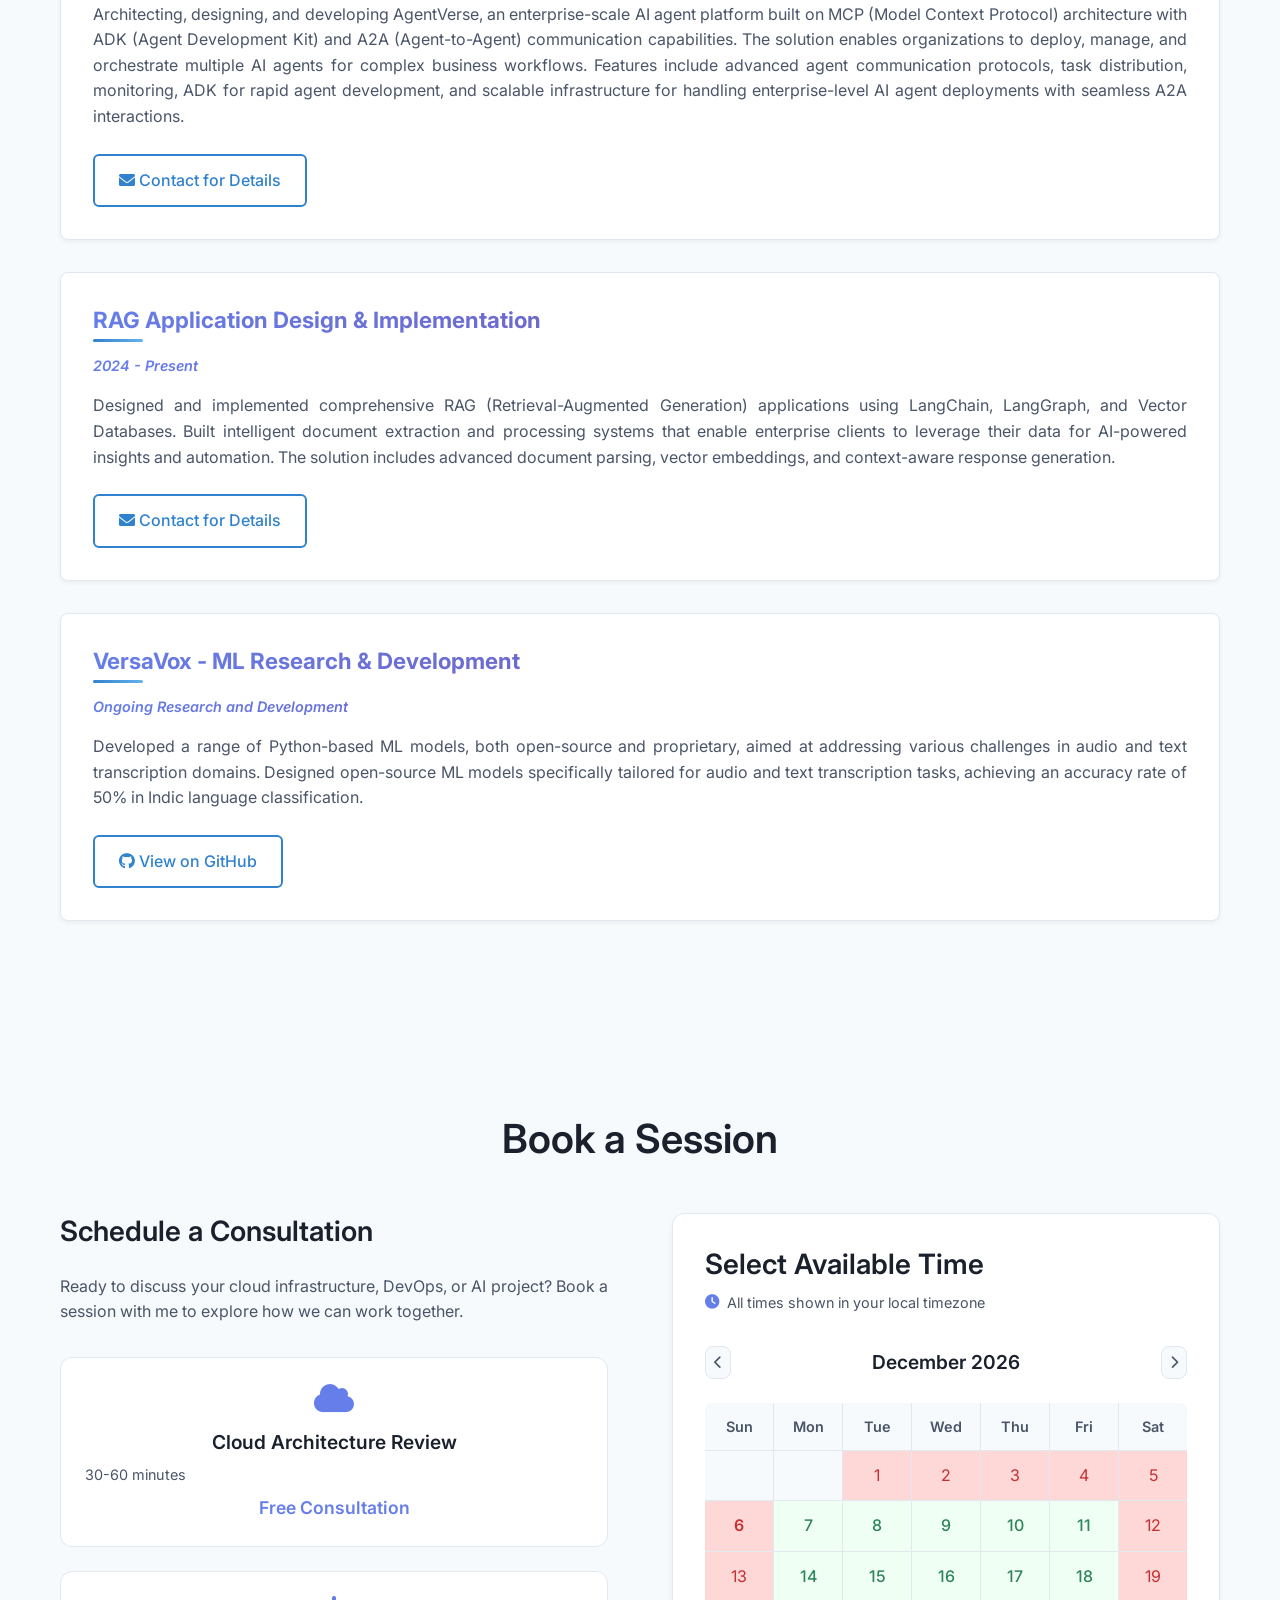
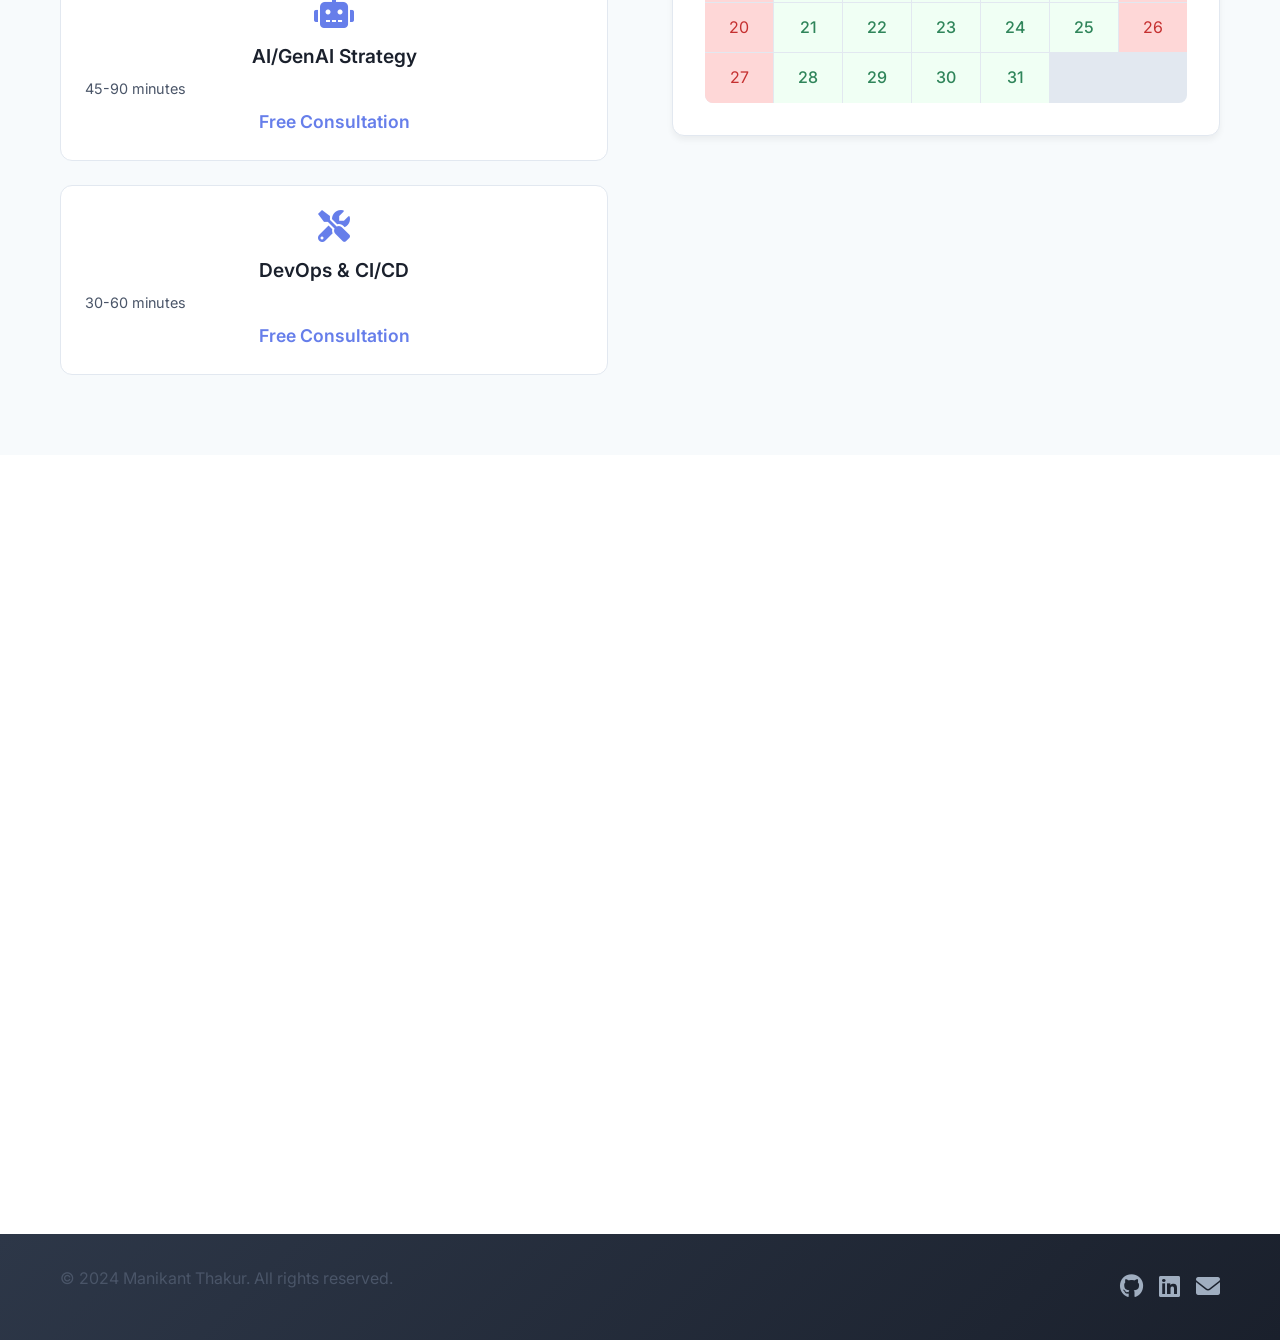
==== commit 751589e9: "Embed skill names and levels directly into pie chart segments - Remove separate text boxes floating " ====
--- a/index.html
+++ b/index.html
@@ -81,170 +81,236 @@
                     <h3>Core Skills</h3>
                     <p class="skills-intro">Click on any skill category to explore detailed technologies</p>
                     
-                    <div class="skills-container">
-                        <!-- Cloud & DevOps -->
-                        <div class="skill-group" data-category="cloud">
-                            <div class="skill-main">
-                                <div class="skill-icon">
+                    <div class="pie-chart-container">
+                        <div class="pie-chart">
+                            <!-- Use divs instead of SVG for better click handling -->
+                            <div class="pie-segment" data-category="cloud" style="clip-path: polygon(50% 50%, 50% 0%, 100% 0%, 100% 50%);">
+                                <div class="segment-content">
                                     <i class="fas fa-cloud"></i>
-                                </div>
-                                <span class="skill-name">Cloud & DevOps</span>
-                                <div class="skill-level expert">Expert</div>
-                            </div>
-                            <div class="skill-details">
-                                <div class="skill-items">
-                                    <div class="skill-item" data-level="expert">
-                                        <i class="fab fa-aws"></i>
-                                        <span>AWS</span>
-                                    </div>
-                                    <div class="skill-item" data-level="expert">
-                                        <i class="fab fa-google"></i>
-                                        <span>GCP</span>
-                                    </div>
-                                    <div class="skill-item" data-level="expert">
-                                        <i class="fab fa-microsoft"></i>
-                                        <span>Azure</span>
-                                    </div>
-                                    <div class="skill-item" data-level="expert">
-                                        <i class="fab fa-docker"></i>
-                                        <span>Docker</span>
-                                    </div>
-                                    <div class="skill-item" data-level="expert">
-                                        <i class="fas fa-cubes"></i>
-                                        <span>Kubernetes</span>
-                                    </div>
-                                    <div class="skill-item" data-level="expert">
-                                        <i class="fas fa-tools"></i>
-                                        <span>Terraform</span>
-                                    </div>
-                                    <div class="skill-item" data-level="expert">
-                                        <i class="fas fa-git-alt"></i>
-                                        <span>GitLab</span>
-                                    </div>
-                                    <div class="skill-item" data-level="advanced">
-                                        <i class="fas fa-server"></i>
-                                        <span>Jenkins</span>
-                                    </div>
-                                </div>
-                            </div>
-                        </div>
-
-                        <!-- AI & Machine Learning -->
-                        <div class="skill-group" data-category="ai">
-                            <div class="skill-main">
-                                <div class="skill-icon">
+                                    <div class="segment-text">
+                                        <span class="skill-name">Cloud & DevOps</span>
+                                        <span class="skill-level">★ Expert (8+ years)</span>
+                                    </div>
+                                </div>
+                            </div>
+                            <div class="pie-segment" data-category="ai" style="clip-path: polygon(50% 50%, 100% 0%, 100% 100%, 50% 100%);">
+                                <div class="segment-content">
                                     <i class="fas fa-brain"></i>
-                                </div>
-                                <span class="skill-name">AI & ML</span>
-                                <div class="skill-level expert">Expert</div>
-                            </div>
-                            <div class="skill-details">
-                                <div class="skill-items">
-                                    <div class="skill-item" data-level="expert">
-                                        <i class="fas fa-robot"></i>
-                                        <span>GenAI</span>
-                                    </div>
-                                    <div class="skill-item" data-level="expert">
+                                    <div class="segment-text">
+                                        <span class="skill-name">AI & ML</span>
+                                        <span class="skill-level">● Advanced (4 years)</span>
+                                    </div>
+                                </div>
+                            </div>
+                            <div class="pie-segment" data-category="programming" style="clip-path: polygon(50% 50%, 100% 100%, 0% 100%, 0% 50%);">
+                                <div class="segment-content">
+                                    <i class="fas fa-code"></i>
+                                    <div class="segment-text">
+                                        <span class="skill-name">Programming</span>
+                                        <span class="skill-level">★ Expert (10+ years)</span>
+                                    </div>
+                                </div>
+                            </div>
+                            <div class="pie-segment" data-category="security" style="clip-path: polygon(50% 50%, 0% 50%, 0% 0%, 50% 0%);">
+                                <div class="segment-content">
+                                    <i class="fas fa-shield-alt"></i>
+                                    <div class="segment-text">
+                                        <span class="skill-name">Security</span>
+                                        <span class="skill-level">● Advanced (5 years)</span>
+                                    </div>
+                                </div>
+                            </div>
+                            
+                            
+                        </div>
+                        
+                        
+                        <!-- Skill details panels -->
+                        <div class="skill-details-panels">
+                            <!-- Cloud & DevOps Details -->
+                            <div class="skill-details-panel" data-category="cloud">
+                                <div class="panel-header">
+                                    <div class="panel-icon">
+                                        <i class="fas fa-cloud"></i>
+                                    </div>
+                                    <div class="panel-title">
+                                        <h4>Cloud & DevOps</h4>
+                                        <span class="skill-level expert">Expert</span>
+                                    </div>
+                                    <button class="panel-close">
+                                        <i class="fas fa-times"></i>
+                                    </button>
+                                </div>
+                                <div class="panel-content">
+                                    <div class="skill-items">
+                                        <div class="skill-item" data-level="expert">
+                                            <i class="fab fa-aws"></i>
+                                            <span>AWS</span>
+                                        </div>
+                                        <div class="skill-item" data-level="expert">
+                                            <i class="fab fa-google"></i>
+                                            <span>GCP</span>
+                                        </div>
+                                        <div class="skill-item" data-level="expert">
+                                            <i class="fab fa-microsoft"></i>
+                                            <span>Azure</span>
+                                        </div>
+                                        <div class="skill-item" data-level="expert">
+                                            <i class="fab fa-docker"></i>
+                                            <span>Docker</span>
+                                        </div>
+                                        <div class="skill-item" data-level="expert">
+                                            <i class="fas fa-cubes"></i>
+                                            <span>Kubernetes</span>
+                                        </div>
+                                        <div class="skill-item" data-level="expert">
+                                            <i class="fas fa-tools"></i>
+                                            <span>Terraform</span>
+                                        </div>
+                                        <div class="skill-item" data-level="expert">
+                                            <i class="fas fa-git-alt"></i>
+                                            <span>GitLab</span>
+                                        </div>
+                                        <div class="skill-item" data-level="advanced">
+                                            <i class="fas fa-server"></i>
+                                            <span>Jenkins</span>
+                                        </div>
+                                    </div>
+                                </div>
+                            </div>
+
+                            <!-- AI & ML Details -->
+                            <div class="skill-details-panel" data-category="ai">
+                                <div class="panel-header">
+                                    <div class="panel-icon">
                                         <i class="fas fa-brain"></i>
-                                        <span>LangChain</span>
-                                    </div>
-                                    <div class="skill-item" data-level="expert">
-                                        <i class="fas fa-project-diagram"></i>
-                                        <span>LangGraph</span>
-                                    </div>
-                                    <div class="skill-item" data-level="expert">
-                                        <i class="fas fa-database"></i>
-                                        <span>Vector DB</span>
-                                    </div>
-                                    <div class="skill-item" data-level="expert">
-                                        <i class="fas fa-search"></i>
-                                        <span>RAG</span>
-                                    </div>
-                                    <div class="skill-item" data-level="expert">
-                                        <i class="fas fa-file-alt"></i>
-                                        <span>Document AI</span>
-                                    </div>
-                                    <div class="skill-item" data-level="expert">
-                                        <i class="fas fa-robot"></i>
-                                        <span>AI Agents</span>
-                                    </div>
-                                    <div class="skill-item" data-level="expert">
-                                        <i class="fas fa-cogs"></i>
-                                        <span>AgentVerse</span>
-                                    </div>
-                                </div>
-                            </div>
-                        </div>
-
-                        <!-- Programming -->
-                        <div class="skill-group" data-category="programming">
-                            <div class="skill-main">
-                                <div class="skill-icon">
-                                    <i class="fas fa-code"></i>
-                                </div>
-                                <span class="skill-name">Programming</span>
-                                <div class="skill-level expert">Expert</div>
-                            </div>
-                            <div class="skill-details">
-                                <div class="skill-items">
-                                    <div class="skill-item" data-level="expert">
-                                        <i class="fab fa-python"></i>
-                                        <span>Python</span>
-                                    </div>
-                                    <div class="skill-item" data-level="advanced">
-                                        <i class="fab fa-js"></i>
-                                        <span>JavaScript</span>
-                                    </div>
-                                    <div class="skill-item" data-level="expert">
+                                    </div>
+                                    <div class="panel-title">
+                                        <h4>AI & ML</h4>
+                                        <span class="skill-level expert">Expert</span>
+                                    </div>
+                                    <button class="panel-close">
+                                        <i class="fas fa-times"></i>
+                                    </button>
+                                </div>
+                                <div class="panel-content">
+                                    <div class="skill-items">
+                                        <div class="skill-item" data-level="expert">
+                                            <i class="fas fa-robot"></i>
+                                            <span>GenAI</span>
+                                        </div>
+                                        <div class="skill-item" data-level="expert">
+                                            <i class="fas fa-brain"></i>
+                                            <span>LangChain</span>
+                                        </div>
+                                        <div class="skill-item" data-level="expert">
+                                            <i class="fas fa-project-diagram"></i>
+                                            <span>LangGraph</span>
+                                        </div>
+                                        <div class="skill-item" data-level="expert">
+                                            <i class="fas fa-database"></i>
+                                            <span>Vector DB</span>
+                                        </div>
+                                        <div class="skill-item" data-level="expert">
+                                            <i class="fas fa-search"></i>
+                                            <span>RAG</span>
+                                        </div>
+                                        <div class="skill-item" data-level="expert">
+                                            <i class="fas fa-file-alt"></i>
+                                            <span>Document AI</span>
+                                        </div>
+                                        <div class="skill-item" data-level="expert">
+                                            <i class="fas fa-robot"></i>
+                                            <span>AI Agents</span>
+                                        </div>
+                                        <div class="skill-item" data-level="expert">
+                                            <i class="fas fa-cogs"></i>
+                                            <span>AgentVerse</span>
+                                        </div>
+                                    </div>
+                                </div>
+                            </div>
+
+                            <!-- Programming Details -->
+                            <div class="skill-details-panel" data-category="programming">
+                                <div class="panel-header">
+                                    <div class="panel-icon">
                                         <i class="fas fa-code"></i>
-                                        <span>Live Coding</span>
-                                    </div>
-                                    <div class="skill-item" data-level="expert">
-                                        <i class="fas fa-search-plus"></i>
-                                        <span>Code Review</span>
-                                    </div>
-                                    <div class="skill-item" data-level="expert">
-                                        <i class="fas fa-toolbox"></i>
-                                        <span>ADK</span>
-                                    </div>
-                                    <div class="skill-item" data-level="expert">
-                                        <i class="fas fa-exchange-alt"></i>
-                                        <span>A2A</span>
-                                    </div>
-                                    <div class="skill-item" data-level="expert">
-                                        <i class="fas fa-sitemap"></i>
-                                        <span>Architecture</span>
-                                    </div>
-                                    <div class="skill-item" data-level="advanced">
-                                        <i class="fas fa-tools"></i>
-                                        <span>Dev Tools</span>
-                                    </div>
-                                </div>
-                            </div>
-                        </div>
-
-                        <!-- Security -->
-                        <div class="skill-group" data-category="security">
-                            <div class="skill-main">
-                                <div class="skill-icon">
-                                    <i class="fas fa-shield-alt"></i>
-                                </div>
-                                <span class="skill-name">Security</span>
-                                <div class="skill-level advanced">Advanced</div>
-                            </div>
-                            <div class="skill-details">
-                                <div class="skill-items">
-                                    <div class="skill-item" data-level="advanced">
+                                    </div>
+                                    <div class="panel-title">
+                                        <h4>Programming</h4>
+                                        <span class="skill-level expert">Expert</span>
+                                    </div>
+                                    <button class="panel-close">
+                                        <i class="fas fa-times"></i>
+                                    </button>
+                                </div>
+                                <div class="panel-content">
+                                    <div class="skill-items">
+                                        <div class="skill-item" data-level="expert">
+                                            <i class="fab fa-python"></i>
+                                            <span>Python</span>
+                                        </div>
+                                        <div class="skill-item" data-level="advanced">
+                                            <i class="fab fa-js"></i>
+                                            <span>JavaScript</span>
+                                        </div>
+                                        <div class="skill-item" data-level="expert">
+                                            <i class="fas fa-code"></i>
+                                            <span>Live Coding</span>
+                                        </div>
+                                        <div class="skill-item" data-level="expert">
+                                            <i class="fas fa-search-plus"></i>
+                                            <span>Code Review</span>
+                                        </div>
+                                        <div class="skill-item" data-level="expert">
+                                            <i class="fas fa-toolbox"></i>
+                                            <span>ADK</span>
+                                        </div>
+                                        <div class="skill-item" data-level="expert">
+                                            <i class="fas fa-exchange-alt"></i>
+                                            <span>A2A</span>
+                                        </div>
+                                        <div class="skill-item" data-level="expert">
+                                            <i class="fas fa-sitemap"></i>
+                                            <span>Architecture</span>
+                                        </div>
+                                        <div class="skill-item" data-level="advanced">
+                                            <i class="fas fa-tools"></i>
+                                            <span>Dev Tools</span>
+                                        </div>
+                                    </div>
+                                </div>
+                            </div>
+
+                            <!-- Security Details -->
+                            <div class="skill-details-panel" data-category="security">
+                                <div class="panel-header">
+                                    <div class="panel-icon">
                                         <i class="fas fa-shield-alt"></i>
-                                        <span>Nessus</span>
-                                    </div>
-                                    <div class="skill-item" data-level="advanced">
-                                        <i class="fas fa-search"></i>
-                                        <span>Burp Suite</span>
-                                    </div>
-                                    <div class="skill-item" data-level="intermediate">
-                                        <i class="fas fa-network-wired"></i>
-                                        <span>Wireshark</span>
+                                    </div>
+                                    <div class="panel-title">
+                                        <h4>Security</h4>
+                                        <span class="skill-level advanced">Advanced</span>
+                                    </div>
+                                    <button class="panel-close">
+                                        <i class="fas fa-times"></i>
+                                    </button>
+                                </div>
+                                <div class="panel-content">
+                                    <div class="skill-items">
+                                        <div class="skill-item" data-level="advanced">
+                                            <i class="fas fa-shield-alt"></i>
+                                            <span>Nessus</span>
+                                        </div>
+                                        <div class="skill-item" data-level="advanced">
+                                            <i class="fas fa-search"></i>
+                                            <span>Burp Suite</span>
+                                        </div>
+                                        <div class="skill-item" data-level="intermediate">
+                                            <i class="fas fa-network-wired"></i>
+                                            <span>Wireshark</span>
+                                        </div>
                                     </div>
                                 </div>
                             </div>
--- a/css/style.css
+++ b/css/style.css
@@ -57,6 +57,8 @@
     color: #4a5568;
     font-weight: 400;
     transition: color 0.3s ease;
+    text-align: justify;
+    line-height: 1.6;
 }
 
 @media (prefers-color-scheme: dark) {
@@ -376,6 +378,7 @@
     font-size: 1.1rem;
     margin-bottom: 1.5rem;
     line-height: 1.7;
+    text-align: justify;
 }
 
 .skills h3 {
@@ -392,7 +395,7 @@
 }
 
 .skills-intro {
-    text-align: center;
+    text-align: justify;
     color: #4a5568;
     margin-bottom: 2rem;
     font-style: italic;
@@ -417,224 +420,445 @@
     }
 }
 
-.skills-container {
-    display: grid;
-    grid-template-columns: repeat(auto-fit, minmax(250px, 1fr));
-    gap: 2rem;
-    max-width: 1000px;
+/* Pie Chart Container */
+.pie-chart-container {
+    position: relative;
+    max-width: 600px;
     margin: 0 auto;
-    padding: 0 1rem;
-}
-
-.skill-group {
-    background: linear-gradient(135deg, #ffffff 0%, #f8fafc 100%);
-    border-radius: 24px;
     padding: 2rem;
-    box-shadow: 0 8px 32px rgba(0, 0, 0, 0.06);
-    border: 1px solid #e2e8f0;
-    transition: all 0.4s cubic-bezier(0.4, 0, 0.2, 1);
-    cursor: pointer;
+}
+
+.pie-chart {
     position: relative;
+    width: 100%;
+    max-width: 400px;
+    margin: 0 auto;
+    aspect-ratio: 1;
+    border-radius: 50%;
     overflow: hidden;
-    backdrop-filter: blur(10px);
-}
-
-.skill-group::before {
-    content: '';
+    box-shadow: 0 10px 25px rgba(102, 126, 234, 0.15);
+}
+
+.pie-segment {
     position: absolute;
     top: 0;
     left: 0;
-    right: 0;
-    height: 4px;
-    background: linear-gradient(90deg, #667eea, #764ba2);
-    transform: scaleX(0);
-    transition: transform 0.3s ease;
-}
-
-.skill-group:hover::before {
-    transform: scaleX(1);
-}
-
-.skill-group.active::before {
-    transform: scaleX(1);
-}
-
-.skill-group:hover {
-    transform: translateY(-8px) scale(1.02);
-    box-shadow: 0 20px 40px rgba(102, 126, 234, 0.15);
-    border-color: #667eea;
-    background: linear-gradient(135deg, #ffffff 0%, #f0f4ff 100%);
-}
-
-.skill-group.active {
-    transform: translateY(-12px) scale(1.05);
-    box-shadow: 0 25px 50px rgba(102, 126, 234, 0.25), 0 0 0 1px rgba(102, 126, 234, 0.1);
-    border-color: #667eea;
-    background: linear-gradient(135deg, #ffffff 0%, #e6f0ff 100%);
+    width: 100%;
+    height: 100%;
+    cursor: pointer;
+    transition: all 0.3s ease;
+    transform-origin: center;
+    display: flex;
+    align-items: center;
+    justify-content: center;
+}
+
+.pie-segment[data-category="cloud"] {
+    background: linear-gradient(135deg, #667eea 0%, #5a67d8 100%);
+}
+
+.pie-segment[data-category="ai"] {
+    background: linear-gradient(135deg, #764ba2 0%, #6b46c1 100%);
+}
+
+.pie-segment[data-category="programming"] {
+    background: linear-gradient(135deg, #f093fb 0%, #e879f9 100%);
+}
+
+.pie-segment[data-category="security"] {
+    background: linear-gradient(135deg, #4facfe 0%, #3b82f6 100%);
+}
+
+.pie-segment:hover {
+    transform: scale(1.05);
+    filter: brightness(1.1);
+    z-index: 5;
+}
+
+.pie-segment.active {
+    transform: scale(1.1);
+    filter: brightness(1.2);
+    z-index: 10;
+}
+
+.segment-content {
+    display: flex;
+    flex-direction: column;
+    align-items: center;
+    justify-content: center;
+    color: white;
+    text-align: center;
+    pointer-events: none;
+    padding: 0.5rem;
+    height: 100%;
     position: relative;
 }
 
-.skill-group.active::after {
-    content: '';
+.segment-text {
     position: absolute;
-    top: -2px;
-    left: -2px;
-    right: -2px;
-    bottom: -2px;
-    background: linear-gradient(135deg, #667eea, #764ba2, #f093fb);
-    border-radius: 26px;
-    z-index: -1;
-    opacity: 0.1;
-    animation: borderGlow 2s ease-in-out infinite alternate;
-}
-
-@keyframes borderGlow {
-    from {
-        opacity: 0.1;
-    }
-    to {
-        opacity: 0.3;
-    }
-}
-
-@media (prefers-color-scheme: dark) {
-    .skill-group {
-        background: linear-gradient(135deg, #2d3748 0%, #1a202c 100%);
-        border-color: #4a5568;
-        box-shadow: 0 8px 32px rgba(0, 0, 0, 0.3);
-    }
-    
-    .skill-group:hover {
-        background: linear-gradient(135deg, #2d3748 0%, #2a3441 100%);
-        box-shadow: 0 20px 40px rgba(0, 0, 0, 0.4);
-        border-color: #63b3ed;
-    }
-    
-    .skill-group.active {
-        background: linear-gradient(135deg, #2d3748 0%, #2a3441 100%);
-        box-shadow: 0 25px 50px rgba(0, 0, 0, 0.5);
-        border-color: #63b3ed;
-    }
-}
-
-.skill-main {
+    bottom: 15%;
+    left: 50%;
+    transform: translateX(-50%);
     display: flex;
     flex-direction: column;
     align-items: center;
     text-align: center;
-    position: relative;
-}
-
-.skill-icon {
-    width: 90px;
-    height: 90px;
+    z-index: 5;
+}
+
+.segment-content i {
+    font-size: 2rem;
+    margin-bottom: 0.5rem;
+    text-shadow: 0 2px 4px rgba(0, 0, 0, 0.3);
+}
+
+.segment-text .skill-name {
+    font-size: 0.8rem;
+    font-weight: 700;
+    color: white;
+    text-shadow: 0 2px 4px rgba(0, 0, 0, 0.7);
+    margin-bottom: 0.2rem;
+    white-space: nowrap;
+}
+
+.segment-text .skill-level {
+    font-size: 0.7rem;
+    font-weight: 600;
+    color: rgba(255, 255, 255, 0.9);
+    text-shadow: 0 1px 2px rgba(0, 0, 0, 0.7);
+    white-space: nowrap;
+}
+
+/* Position icons towards outer edge of each segment */
+.pie-segment[data-category="cloud"] .segment-content i {
+    position: absolute;
+    top: 15%;
+    right: 15%;
+    transform: translate(50%, -50%);
+}
+
+.pie-segment[data-category="ai"] .segment-content i {
+    position: absolute;
+    top: 15%;
+    left: 15%;
+    transform: translate(-50%, -50%);
+}
+
+.pie-segment[data-category="programming"] .segment-content i {
+    position: absolute;
+    bottom: 15%;
+    left: 15%;
+    transform: translate(-50%, 50%);
+}
+
+.pie-segment[data-category="security"] .segment-content i {
+    position: absolute;
+    bottom: 15%;
+    right: 15%;
+    transform: translate(50%, 50%);
+}
+
+/* Hover effects for icons */
+.pie-segment:hover .segment-content i {
+    transform: scale(1.2);
+    transition: all 0.3s ease;
+}
+
+.pie-segment[data-category="cloud"]:hover .segment-content i {
+    transform: translate(50%, -50%) scale(1.2);
+}
+
+.pie-segment[data-category="ai"]:hover .segment-content i {
+    transform: translate(-50%, -50%) scale(1.2);
+}
+
+.pie-segment[data-category="programming"]:hover .segment-content i {
+    transform: translate(-50%, 50%) scale(1.2);
+}
+
+.pie-segment[data-category="security"]:hover .segment-content i {
+    transform: translate(50%, 50%) scale(1.2);
+}
+
+
+/* Hover effects for segment text */
+.pie-segment:hover .segment-text .skill-name {
+    transform: scale(1.1);
+    transition: all 0.3s ease;
+}
+
+.pie-segment:hover .segment-text .skill-level {
+    transform: scale(1.05);
+    transition: all 0.3s ease;
+}
+
+
+.segment-content span {
+    font-size: 0.9rem;
+    font-weight: 600;
+    text-shadow: 0 1px 2px rgba(0, 0, 0, 0.3);
+}
+
+.segment-content .skill-name {
+    font-size: 1rem;
+    font-weight: 700;
+    margin-bottom: 0.2rem;
+}
+
+.segment-content .skill-level {
+    font-size: 0.75rem;
+    font-weight: 500;
+    opacity: 0.9;
+    margin-top: 0.2rem;
+}
+
+.pie-center {
+    position: absolute;
+    top: 50%;
+    left: 50%;
+    transform: translate(-50%, -50%);
+    text-align: center;
+    z-index: 15;
+    pointer-events: none;
+}
+
+.pie-center-icon {
+    width: 60px;
+    height: 60px;
     border-radius: 50%;
     background: linear-gradient(135deg, #667eea 0%, #764ba2 100%);
     display: flex;
     align-items: center;
     justify-content: center;
-    margin-bottom: 1.5rem;
-    transition: all 0.4s cubic-bezier(0.4, 0, 0.2, 1);
+    margin: 0 auto 0.5rem;
     box-shadow: 0 8px 25px rgba(102, 126, 234, 0.3);
-    position: relative;
-}
-
-.skill-icon::before {
-    content: '';
-    position: absolute;
-    top: -2px;
-    left: -2px;
-    right: -2px;
-    bottom: -2px;
+    animation: pulse 2s infinite;
+}
+
+.pie-center-icon i {
+    font-size: 1.5rem;
+    color: white;
+}
+
+
+/* Responsive adjustments for circular text */
+@media (max-width: 768px) {
+    .pie-chart-container {
+        padding: 220px 1rem;
+    }
+    
+    .text-label {
+        width: 150px;
+        height: 50px;
+    }
+    
+    .label-content {
+        min-width: 100px;
+        padding: 0.5rem 0.8rem;
+    }
+    
+    .label-content .skill-name {
+        font-size: 0.8rem;
+    }
+    
+    .label-content .skill-level {
+        font-size: 0.65rem;
+    }
+}
+
+@media (max-width: 480px) {
+    .pie-chart-container {
+        padding: 200px 0.5rem;
+    }
+    
+    .text-label {
+        width: 120px;
+        height: 40px;
+    }
+    
+    .label-content {
+        min-width: 80px;
+        padding: 0.4rem 0.6rem;
+    }
+    
+    .label-content .skill-name {
+        font-size: 0.7rem;
+    }
+    
+    .label-content .skill-level {
+        font-size: 0.6rem;
+    }
+}
+
+/* Dark mode for circular text */
+@media (prefers-color-scheme: dark) {
+    .label-content {
+        background: rgba(45, 55, 72, 0.95);
+        color: #e2e8f0;
+    }
+    
+    .text-label:hover .label-content {
+        background: rgba(102, 126, 234, 0.95);
+        color: white;
+    }
+    
+    .label-content .skill-name {
+        color: #e2e8f0;
+    }
+    
+    .label-content .skill-level {
+        color: #a0aec0;
+    }
+}
+
+@media (prefers-color-scheme: dark) {
+    .pie-center-text {
+        color: #f7fafc;
+        text-shadow: 0 1px 2px rgba(0, 0, 0, 0.8);
+        background: rgba(26, 32, 44, 0.9);
+    }
+}
+
+
+/* Skill Details Panels */
+.skill-details-panels {
+    margin-top: 2rem;
+}
+
+.skill-details-panel {
+    display: none;
+    background: linear-gradient(135deg, #ffffff 0%, #f8fafc 100%);
+    border-radius: 20px;
+    box-shadow: 0 20px 40px rgba(102, 126, 234, 0.15);
+    border: 1px solid #e2e8f0;
+    margin-bottom: 2rem;
+    opacity: 0;
+    transform: translateY(20px);
+    transition: all 0.3s ease;
+}
+
+@keyframes slideIn {
+    from {
+        opacity: 0;
+        transform: translateY(20px);
+    }
+    to {
+        opacity: 1;
+        transform: translateY(0);
+    }
+}
+
+.skill-details-panel.active {
+    display: block !important;
+    opacity: 1;
+    transform: translateY(0);
+}
+
+
+@media (prefers-color-scheme: dark) {
+    .skill-details-panel {
+        background: linear-gradient(135deg, #2d3748 0%, #1a202c 100%);
+        border-color: #4a5568;
+        box-shadow: 0 20px 40px rgba(0, 0, 0, 0.3);
+    }
+}
+
+.panel-header {
+    display: flex;
+    align-items: center;
+    padding: 1.5rem 2rem;
+    border-bottom: 1px solid #e2e8f0;
+    background: linear-gradient(135deg, #f7fafc 0%, #edf2f7 100%);
+    border-radius: 20px 20px 0 0;
+}
+
+@media (prefers-color-scheme: dark) {
+    .panel-header {
+        border-bottom-color: #4a5568;
+        background: linear-gradient(135deg, #4a5568 0%, #2d3748 100%);
+    }
+}
+
+.panel-icon {
+    width: 50px;
+    height: 50px;
     border-radius: 50%;
-    background: linear-gradient(135deg, #667eea, #764ba2, #f093fb);
-    z-index: -1;
-    opacity: 0;
-    transition: opacity 0.3s ease;
-}
-
-.skill-group:hover .skill-icon::before {
-    opacity: 1;
-}
-
-.skill-group:hover .skill-icon {
-    transform: scale(1.15) rotate(5deg);
-    box-shadow: 0 12px 30px rgba(102, 126, 234, 0.4);
-}
-
-.skill-group.active .skill-icon {
-    transform: scale(1.2) rotate(0deg);
-    box-shadow: 0 15px 35px rgba(102, 126, 234, 0.5);
-}
-
-.skill-icon i {
-    font-size: 2.2rem;
-    color: #ffffff;
-    text-shadow: 0 2px 4px rgba(0, 0, 0, 0.2);
-    transition: all 0.3s ease;
-}
-
-.skill-group:hover .skill-icon i {
-    transform: scale(1.1);
-}
-
-.skill-name {
+    background: linear-gradient(135deg, #667eea 0%, #764ba2 100%);
+    display: flex;
+    align-items: center;
+    justify-content: center;
+    margin-right: 1rem;
+    box-shadow: 0 4px 15px rgba(102, 126, 234, 0.3);
+}
+
+.panel-icon i {
+    font-size: 1.2rem;
+    color: white;
+}
+
+.panel-title {
+    flex: 1;
+}
+
+.panel-title h4 {
+    margin: 0 0 0.25rem 0;
+    color: #1a202c;
     font-size: 1.3rem;
     font-weight: 700;
+}
+
+@media (prefers-color-scheme: dark) {
+    .panel-title h4 {
+        color: #f7fafc;
+    }
+}
+
+.panel-close {
+    background: none;
+    border: none;
+    font-size: 1.2rem;
+    color: #4a5568;
+    cursor: pointer;
+    padding: 0.5rem;
+    border-radius: 50%;
+    transition: all 0.3s ease;
+    width: 40px;
+    height: 40px;
+    display: flex;
+    align-items: center;
+    justify-content: center;
+}
+
+.panel-close:hover {
+    background: #f7fafc;
     color: #1a202c;
-    margin-bottom: 0.75rem;
-    letter-spacing: -0.5px;
-}
-
-@media (prefers-color-scheme: dark) {
-    .skill-name {
+}
+
+@media (prefers-color-scheme: dark) {
+    .panel-close {
+        color: #a0aec0;
+    }
+    
+    .panel-close:hover {
+        background: #4a5568;
         color: #f7fafc;
     }
 }
 
-.skill-level {
-    font-size: 0.85rem;
-    padding: 0.4rem 1rem;
-    border-radius: 20px;
-    font-weight: 600;
-    text-transform: uppercase;
-    letter-spacing: 0.8px;
-    box-shadow: 0 2px 8px rgba(0, 0, 0, 0.1);
-}
-
-.skill-level.expert {
-    background: linear-gradient(135deg, #fbbf24, #f59e0b);
-    color: #ffffff;
-}
-
-.skill-level.advanced {
-    background: linear-gradient(135deg, #10b981, #059669);
-    color: #ffffff;
-}
-
-.skill-level.intermediate {
-    background: linear-gradient(135deg, #f59e0b, #d97706);
-    color: #ffffff;
-}
-
-.skill-details {
-    max-height: 0;
-    overflow: hidden;
-    transition: all 0.4s ease;
-    margin-top: 0;
-}
-
-.skill-group.active .skill-details {
-    max-height: 500px;
-    margin-top: 1.5rem;
+.panel-content {
+    padding: 2rem;
+}
+
+.panel-content p {
+    text-align: justify;
+    line-height: 1.6;
 }
 
 .skill-items {
     display: grid;
-    grid-template-columns: repeat(auto-fit, minmax(85px, 1fr));
-    gap: 1.25rem;
-    padding: 1.5rem 0;
-    margin-top: 0.5rem;
+    grid-template-columns: repeat(auto-fit, minmax(100px, 1fr));
+    gap: 1.5rem;
+    margin-top: 1rem;
 }
 
 .skill-item {
@@ -642,11 +866,9 @@
     flex-direction: column;
     align-items: center;
     justify-content: center;
-    padding: 0.75rem;
+    padding: 1rem;
     background: linear-gradient(135deg, #f7fafc 0%, #edf2f7 100%);
-    border-radius: 50%;
-    width: 75px;
-    height: 75px;
+    border-radius: 12px;
     transition: all 0.3s cubic-bezier(0.4, 0, 0.2, 1);
     border: 2px solid #e2e8f0;
     position: relative;
@@ -655,10 +877,10 @@
 }
 
 .skill-item:hover {
-    transform: scale(1.15) translateY(-2px);
+    transform: translateY(-4px) scale(1.05);
     background: linear-gradient(135deg, #ffffff 0%, #f0f4ff 100%);
     border-color: #667eea;
-    box-shadow: 0 8px 20px rgba(102, 126, 234, 0.15);
+    box-shadow: 0 8px 25px rgba(102, 126, 234, 0.15);
 }
 
 @media (prefers-color-scheme: dark) {
@@ -670,14 +892,14 @@
     .skill-item:hover {
         background: linear-gradient(135deg, #4a5568 0%, #3a4551 100%);
         border-color: #63b3ed;
-        box-shadow: 0 8px 20px rgba(0, 0, 0, 0.4);
+        box-shadow: 0 8px 25px rgba(0, 0, 0, 0.4);
     }
 }
 
 .skill-item i {
-    font-size: 1.4rem;
+    font-size: 1.5rem;
     color: #667eea;
-    margin-bottom: 0.3rem;
+    margin-bottom: 0.5rem;
     transition: all 0.3s ease;
 }
 
@@ -693,7 +915,7 @@
 }
 
 .skill-item span {
-    font-size: 0.75rem;
+    font-size: 0.8rem;
     font-weight: 600;
     color: #2d3748;
     text-align: center;
@@ -709,93 +931,198 @@
     .skill-item span {
         color: #e2e8f0;
     }
+    
+    .skill-item:hover span {
+        color: #f7fafc;
+    }
 }
 
 /* Skill level indicators for individual items */
 .skill-item[data-level="expert"]::after {
     content: '★';
     position: absolute;
-    top: 4px;
-    right: 4px;
+    top: 8px;
+    right: 8px;
     color: #fbbf24;
-    font-size: 0.8rem;
+    font-size: 0.9rem;
+    font-weight: bold;
 }
 
 .skill-item[data-level="advanced"]::after {
     content: '●';
     position: absolute;
-    top: 4px;
-    right: 4px;
+    top: 8px;
+    right: 8px;
     color: #10b981;
-    font-size: 0.8rem;
+    font-size: 0.9rem;
+    font-weight: bold;
 }
 
 .skill-item[data-level="intermediate"]::after {
     content: '○';
     position: absolute;
-    top: 4px;
-    right: 4px;
+    top: 8px;
+    right: 8px;
     color: #f59e0b;
-    font-size: 0.8rem;
-}
-
-/* Enhanced animations */
-@keyframes expandSkills {
-    from {
-        max-height: 0;
-        opacity: 0;
-        transform: translateY(-10px);
-    }
-    to {
-        max-height: 500px;
-        opacity: 1;
-        transform: translateY(0);
-    }
-}
-
-@keyframes skillItemFadeIn {
+    font-size: 0.9rem;
+    font-weight: bold;
+}
+
+/* Animations */
+@keyframes pieSegmentHover {
+    0% {
+        transform: scale(1);
+    }
+    50% {
+        transform: scale(1.05);
+    }
+    100% {
+        transform: scale(1.1);
+    }
+}
+
+@keyframes panelSlideIn {
     from {
         opacity: 0;
-        transform: scale(0.8) translateY(10px);
+        transform: translateY(30px) scale(0.9);
     }
     to {
         opacity: 1;
-        transform: scale(1) translateY(0);
-    }
-}
-
-@keyframes skillIconPulse {
-    0% {
-        transform: scale(1);
-    }
-    50% {
-        transform: scale(1.05);
-    }
-    100% {
-        transform: scale(1);
-    }
-}
-
-.skill-group.active .skill-details {
-    animation: expandSkills 0.5s cubic-bezier(0.4, 0, 0.2, 1);
-}
-
-.skill-group.active .skill-item {
-    animation: skillItemFadeIn 0.3s ease-out forwards;
-}
-
-.skill-group.active .skill-item:nth-child(1) { animation-delay: 0.1s; }
-.skill-group.active .skill-item:nth-child(2) { animation-delay: 0.15s; }
-.skill-group.active .skill-item:nth-child(3) { animation-delay: 0.2s; }
-.skill-group.active .skill-item:nth-child(4) { animation-delay: 0.25s; }
-.skill-group.active .skill-item:nth-child(5) { animation-delay: 0.3s; }
-.skill-group.active .skill-item:nth-child(6) { animation-delay: 0.35s; }
-.skill-group.active .skill-item:nth-child(7) { animation-delay: 0.4s; }
-.skill-group.active .skill-item:nth-child(8) { animation-delay: 0.45s; }
-
-.skill-group:hover .skill-icon {
-    animation: skillIconPulse 2s infinite;
-}
+        transform: translateY(0) scale(1);
+    }
+}
+
+
+/* Mobile Responsiveness for Pie Chart */
+@media (max-width: 768px) {
+    .pie-chart-container {
+        padding: 1rem;
+    }
+    
+    .pie-chart {
+        max-width: 300px;
+    }
+    
+    .pie-center-icon {
+        width: 50px;
+        height: 50px;
+    }
+    
+    .pie-center-icon i {
+        font-size: 1.2rem;
+    }
+    
+    .pie-center-text {
+        font-size: 0.8rem;
+    }
+    
+    
+    .panel-header {
+        padding: 1rem 1.5rem;
+    }
+    
+    .panel-content {
+        padding: 1.5rem;
+    }
+    
+    .skill-items {
+        grid-template-columns: repeat(auto-fit, minmax(80px, 1fr));
+        gap: 1rem;
+    }
+    
+    .skill-item {
+        padding: 0.75rem;
+    }
+    
+    .skill-item i {
+        font-size: 1.2rem;
+    }
+    
+    .skill-item span {
+        font-size: 0.7rem;
+    }
+}
+
+@media (max-width: 480px) {
+    .pie-chart {
+        max-width: 250px;
+    }
+    
+    .pie-center-icon {
+        width: 40px;
+        height: 40px;
+    }
+    
+    .pie-center-icon i {
+        font-size: 1rem;
+    }
+    
+    .pie-center-text {
+        font-size: 0.7rem;
+    }
+    
+    
+    .skill-items {
+        grid-template-columns: repeat(auto-fit, minmax(70px, 1fr));
+        gap: 0.75rem;
+    }
+    
+    .skill-item {
+        padding: 0.5rem;
+    }
+    
+    .skill-item i {
+        font-size: 1rem;
+    }
+    
+    .skill-item span {
+        font-size: 0.65rem;
+    }
+    
+    /* Adjust icon positioning for mobile */
+    .segment-content i {
+        font-size: 1.5rem;
+    }
+    
+    .pie-segment[data-category="cloud"] .segment-content i {
+        top: 8%;
+        right: 8%;
+    }
+    
+    .pie-segment[data-category="ai"] .segment-content i {
+        top: 8%;
+        left: 8%;
+    }
+    
+    .pie-segment[data-category="programming"] .segment-content i {
+        bottom: 8%;
+        left: 8%;
+    }
+    
+    .pie-segment[data-category="security"] .segment-content i {
+        bottom: 8%;
+        right: 8%;
+    }
+}
+
+/* Additional mobile improvements */
+@media (max-width: 768px) {
+    .about-content {
+        grid-template-columns: 1fr;
+        gap: 2rem;
+    }
+    
+    .skills h3 {
+        font-size: 1.8rem;
+        margin-bottom: 1rem;
+    }
+    
+    .skills-intro {
+        font-size: 0.9rem;
+        margin-bottom: 1.5rem;
+    }
+}
+
 
 /* Ripple animation */
 @keyframes ripple {
@@ -937,6 +1264,7 @@
     margin-bottom: 0.5rem;
     color: #4a5568;
     line-height: 1.6;
+    text-align: justify;
 }
 
 .timeline-content li::before {
@@ -1924,9 +2252,6 @@
         text-align: center;
     }
     
-    .skills-row {
-        grid-template-columns: repeat(auto-fit, minmax(100px, 1fr));
-    }
     
     .hero-buttons {
         justify-content: center;
@@ -1954,47 +2279,6 @@
         flex-direction: column;
     }
     
-    /* Skills section mobile improvements */
-    .skills-container {
-        grid-template-columns: 1fr;
-        gap: 1.5rem;
-        padding: 0 0.5rem;
-    }
-    
-    .skill-group {
-        padding: 1.5rem;
-    }
-    
-    .skill-icon {
-        width: 70px;
-        height: 70px;
-    }
-    
-    .skill-icon i {
-        font-size: 1.8rem;
-    }
-    
-    .skill-name {
-        font-size: 1.1rem;
-    }
-    
-    .skill-items {
-        grid-template-columns: repeat(auto-fit, minmax(70px, 1fr));
-        gap: 1rem;
-    }
-    
-    .skill-item {
-        width: 65px;
-        height: 65px;
-    }
-    
-    .skill-item i {
-        font-size: 1.2rem;
-    }
-    
-    .skill-item span {
-        font-size: 0.7rem;
-    }
 }
 
 @media (max-width: 480px) {
@@ -2021,14 +2305,6 @@
         height: 200px;
     }
     
-    .skills-row {
-        grid-template-columns: 1fr;
-        gap: 0.5rem;
-    }
-    
-    .skill-category h4 {
-        font-size: 1rem;
-    }
 }
 
 /* Animations */
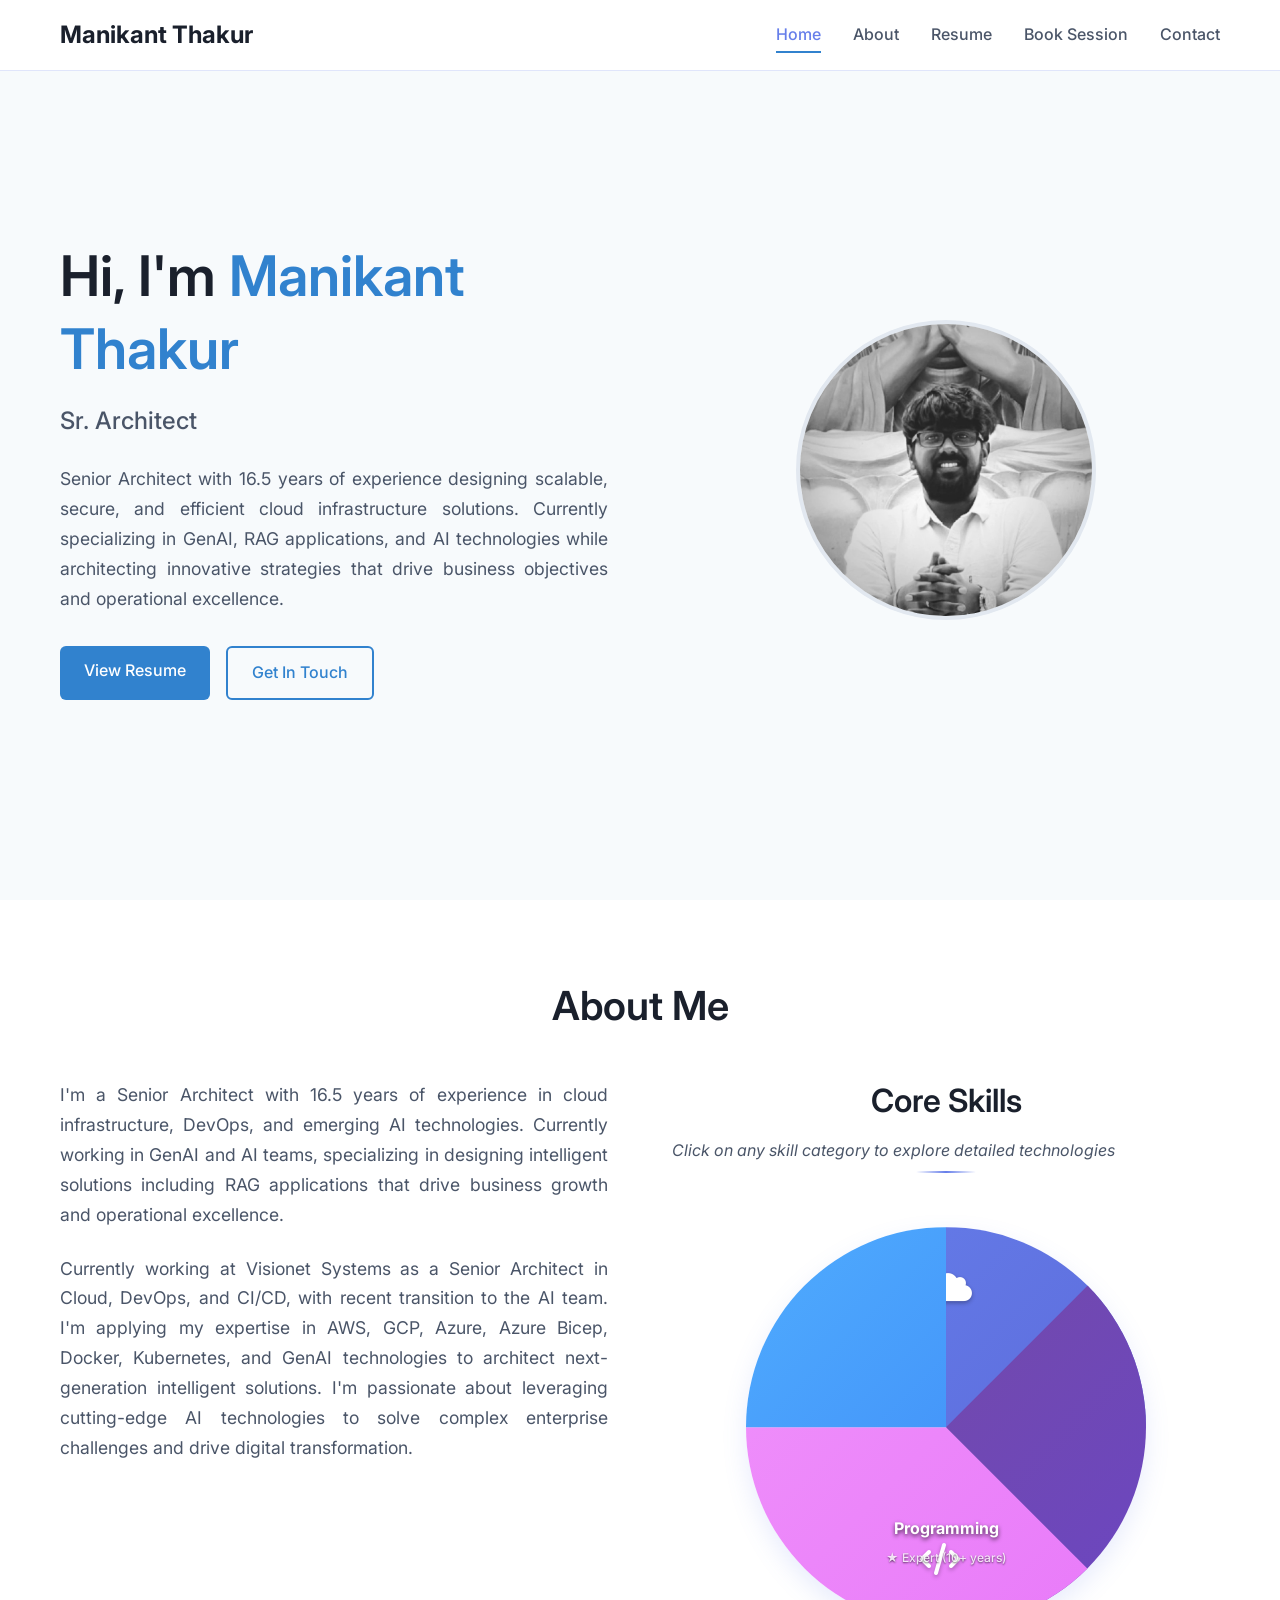
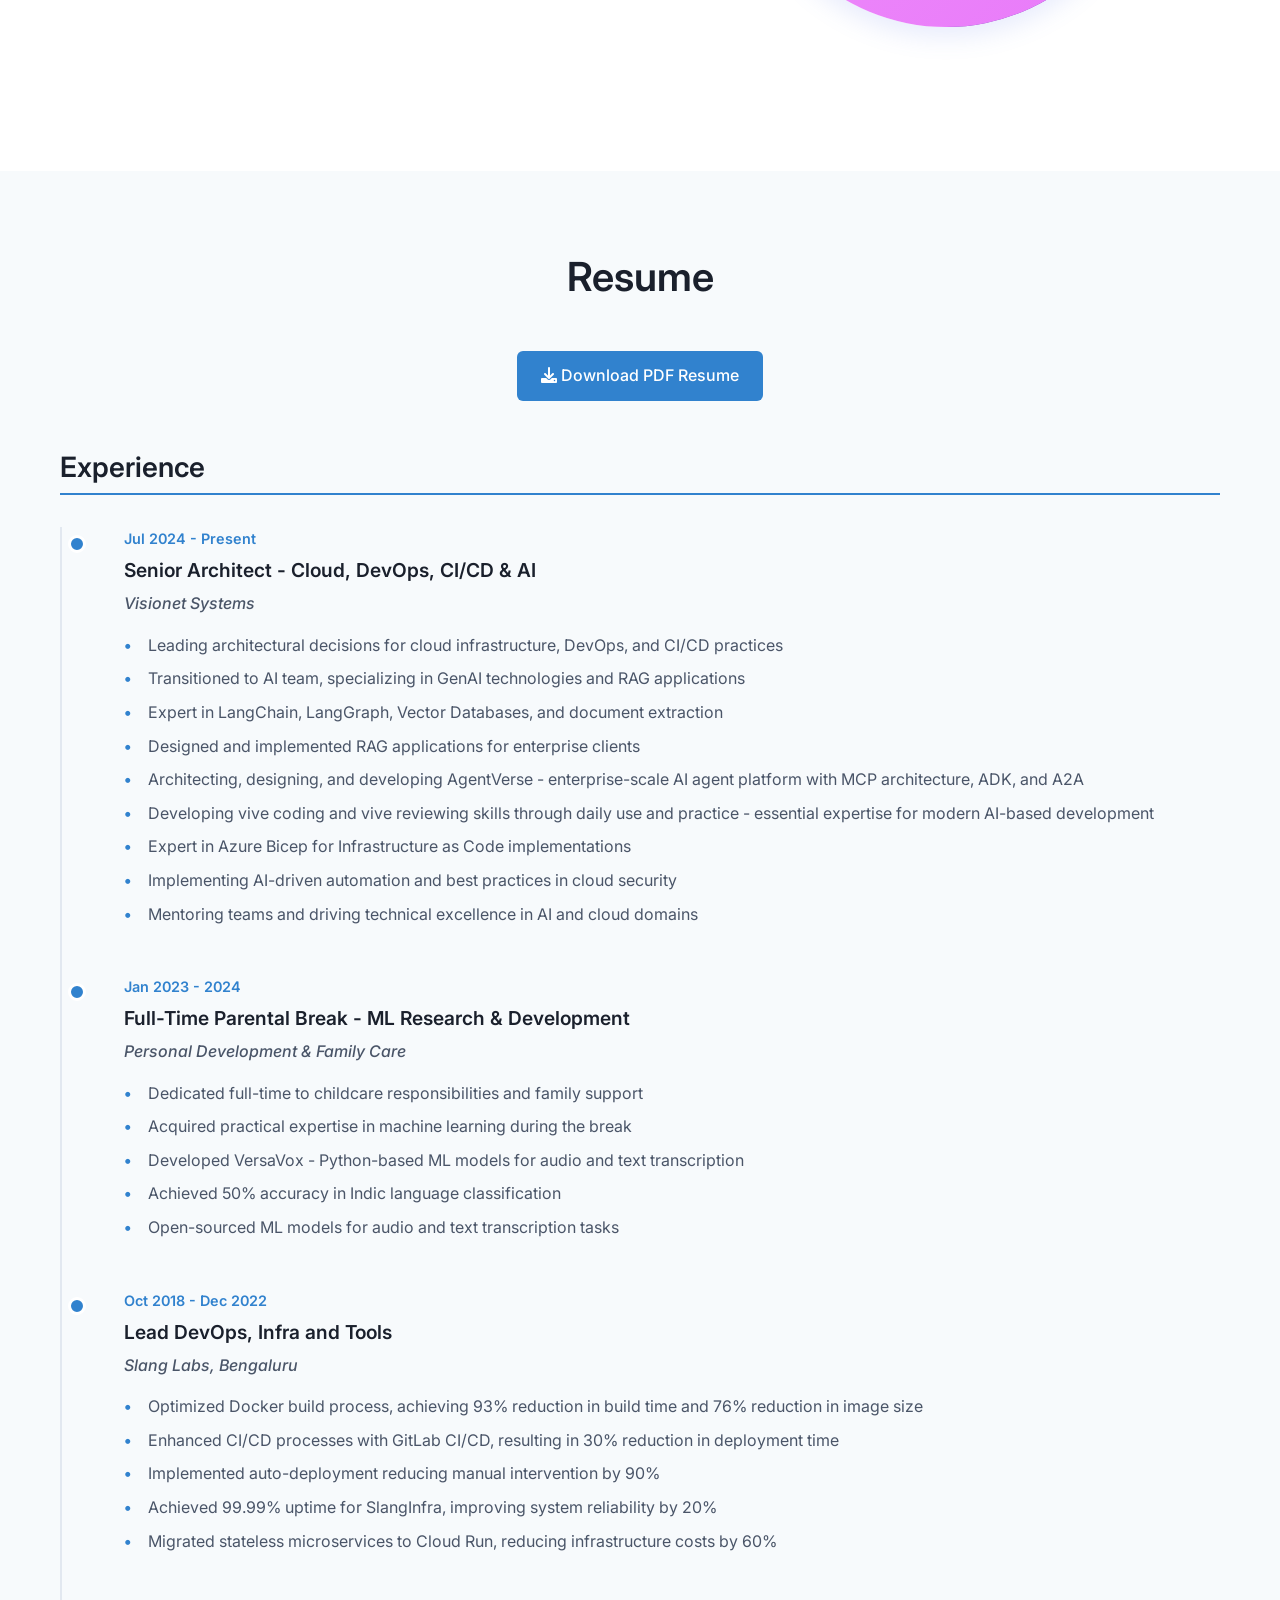
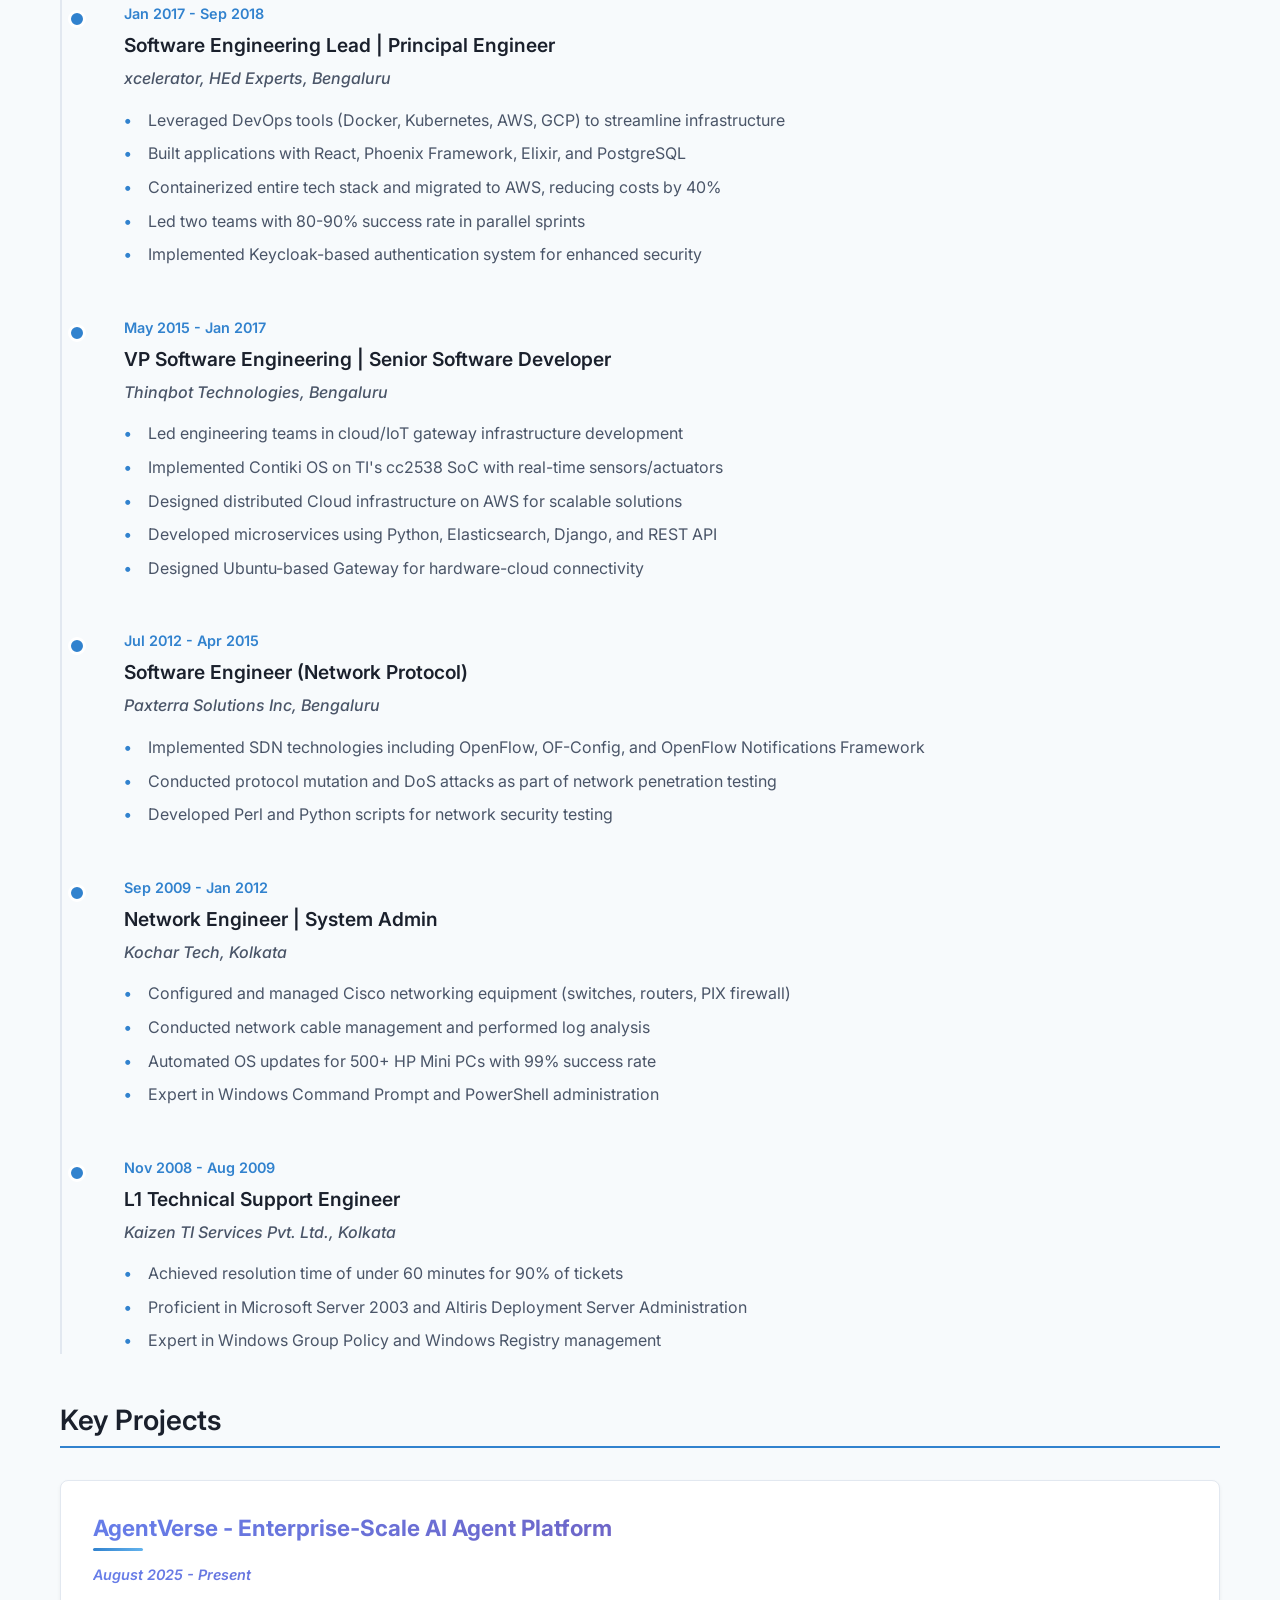
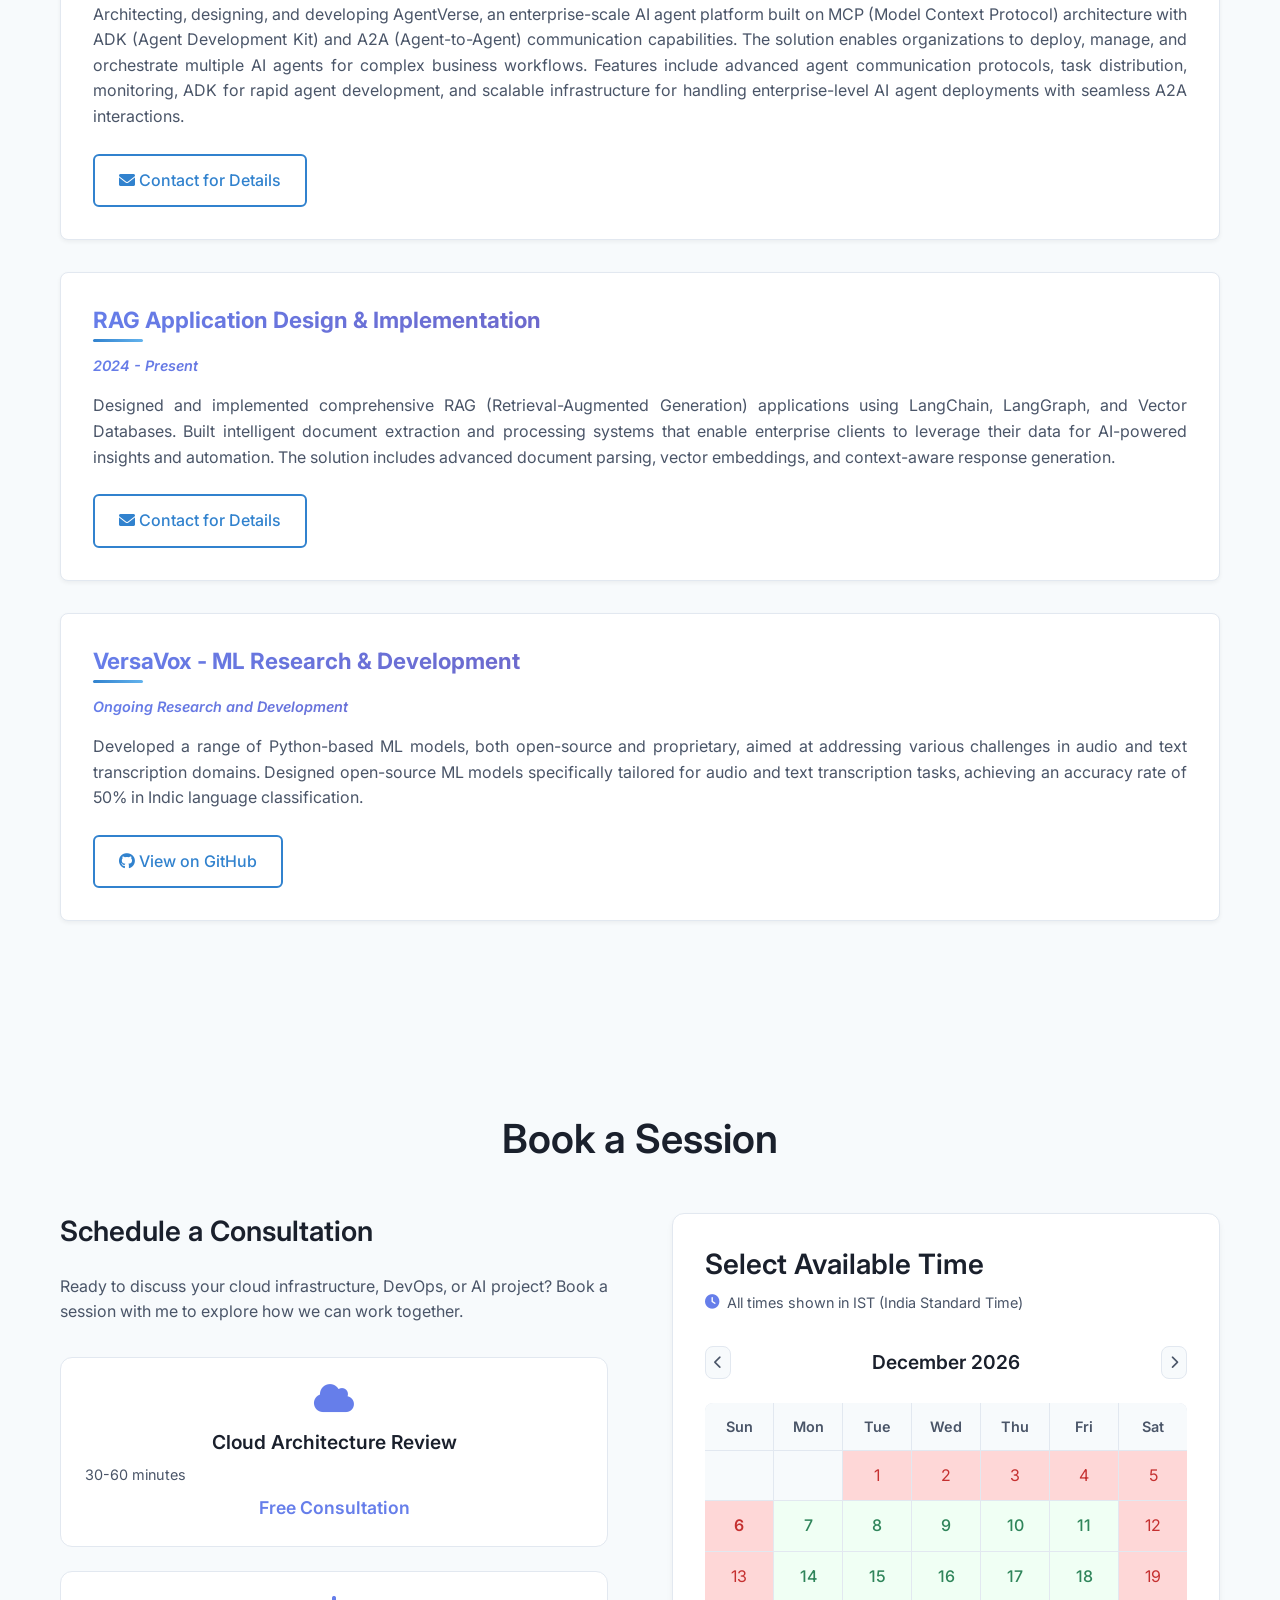
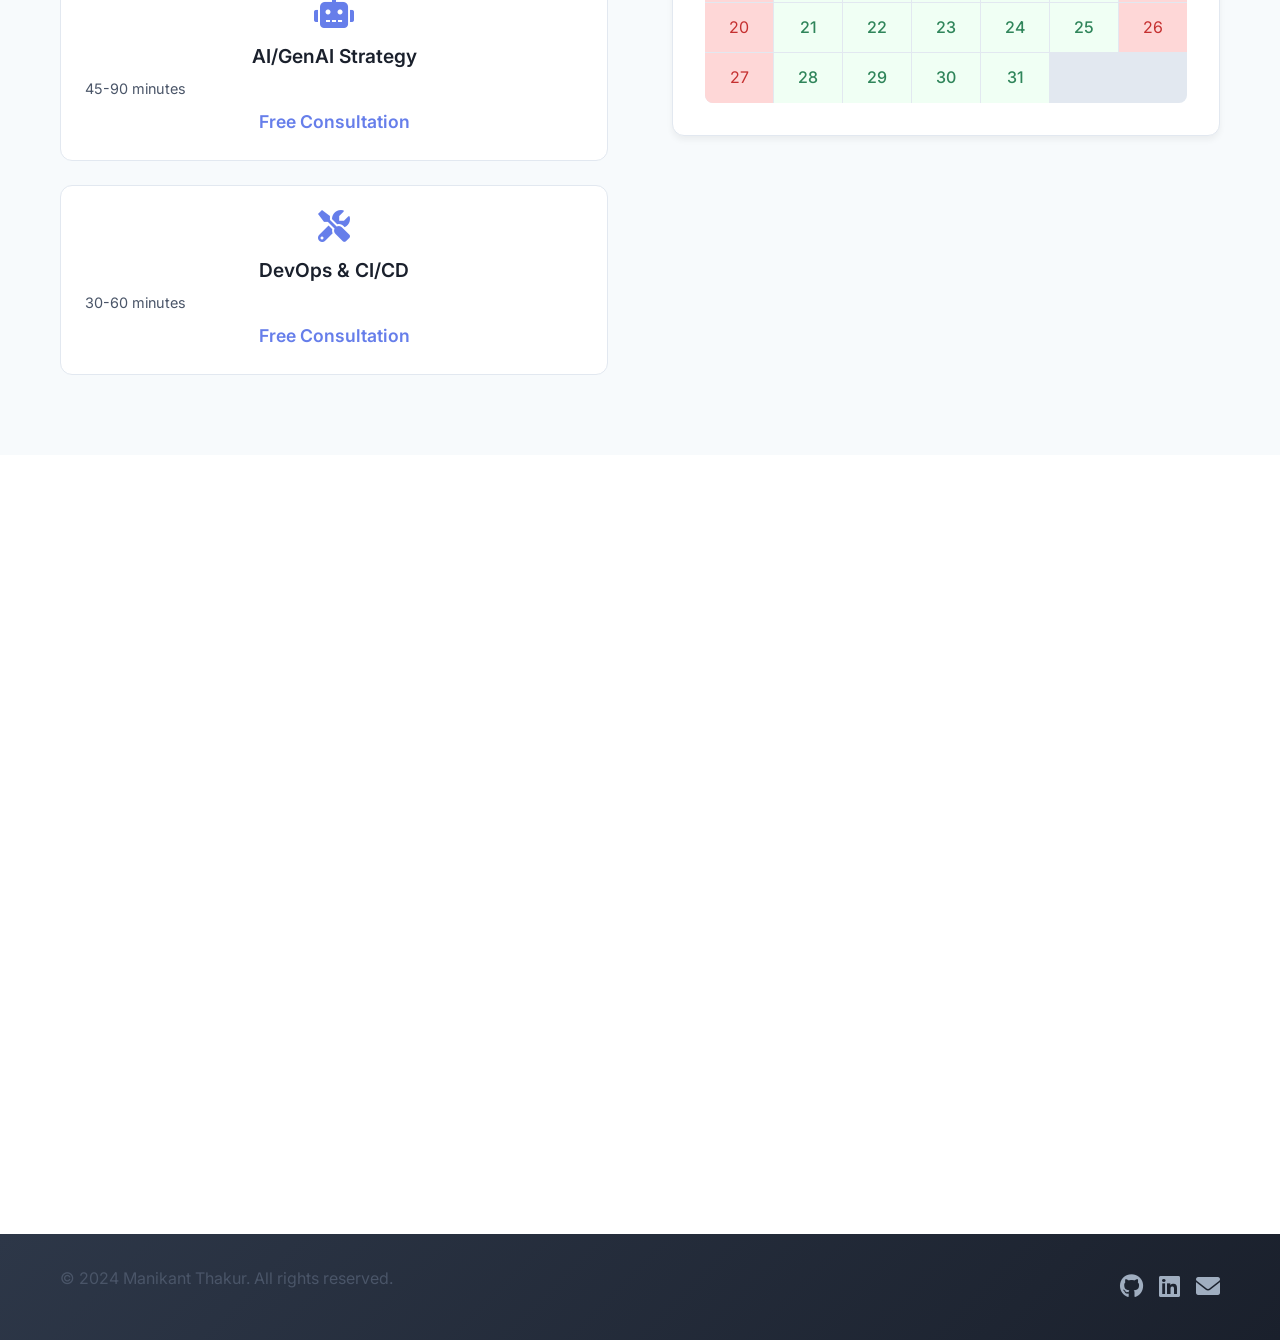
==== commit 7601aa33: "Fix contact form, booking reliability, and event handling bugs - Contact form now actually submits t" ====
--- a/index.html
+++ b/index.html
@@ -541,7 +541,7 @@
                         <h3>Select Available Time</h3>
                         <div class="timezone-info">
                             <i class="fas fa-clock"></i>
-                            <span>All times shown in your local timezone</span>
+                            <span>All times shown in IST (India Standard Time)</span>
                         </div>
                     </div>
                     
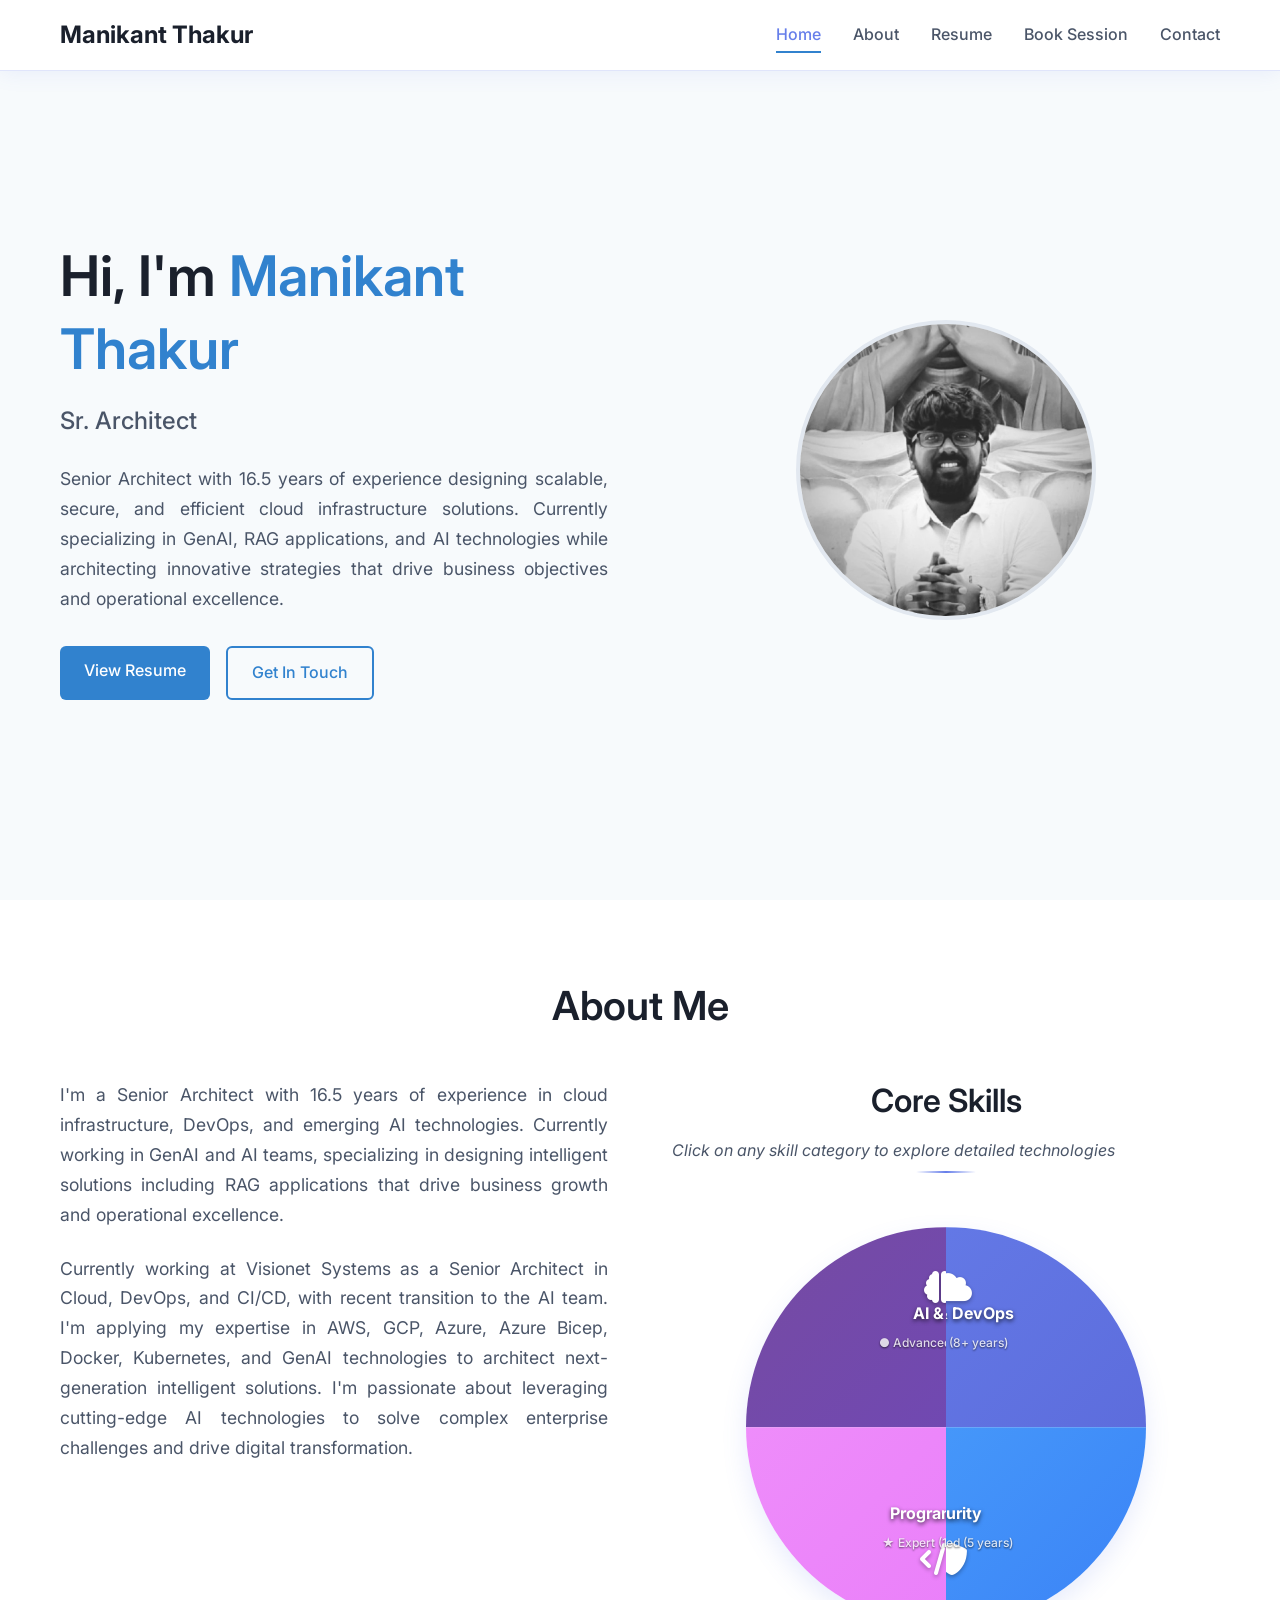
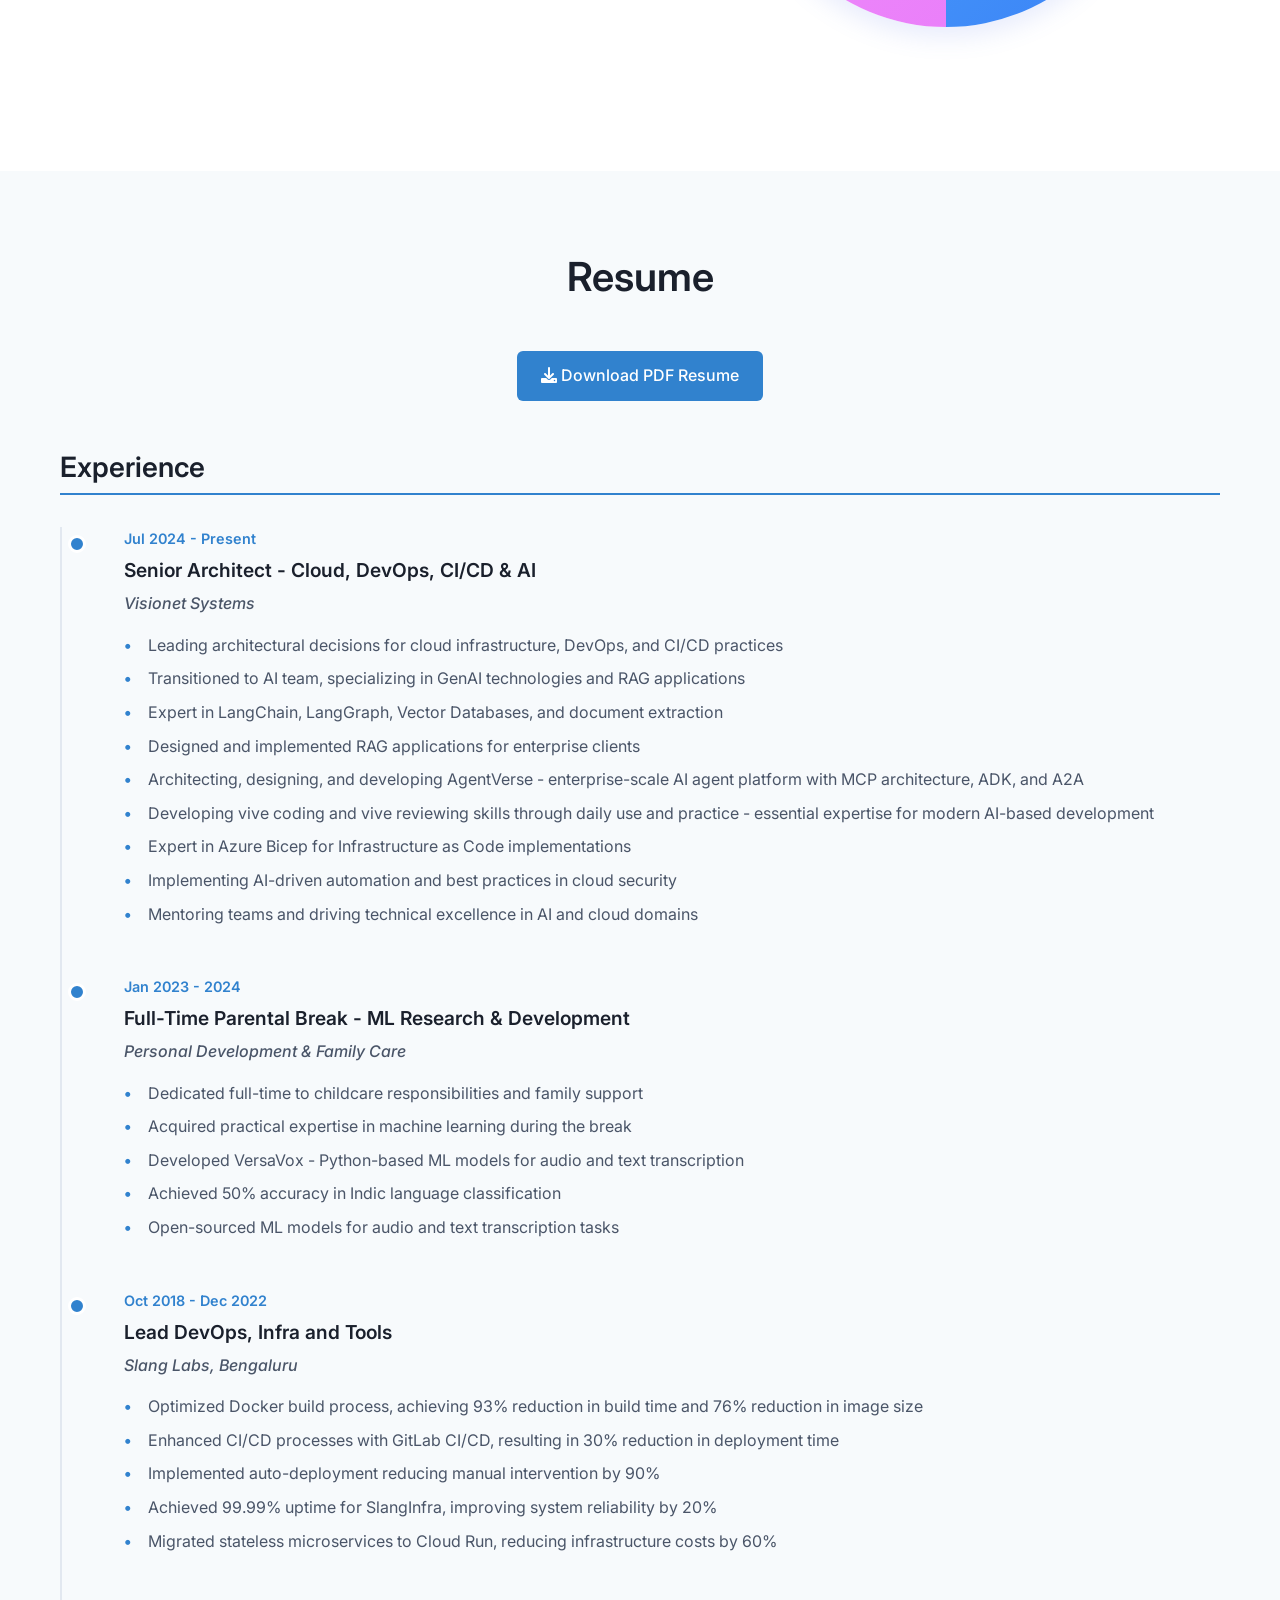
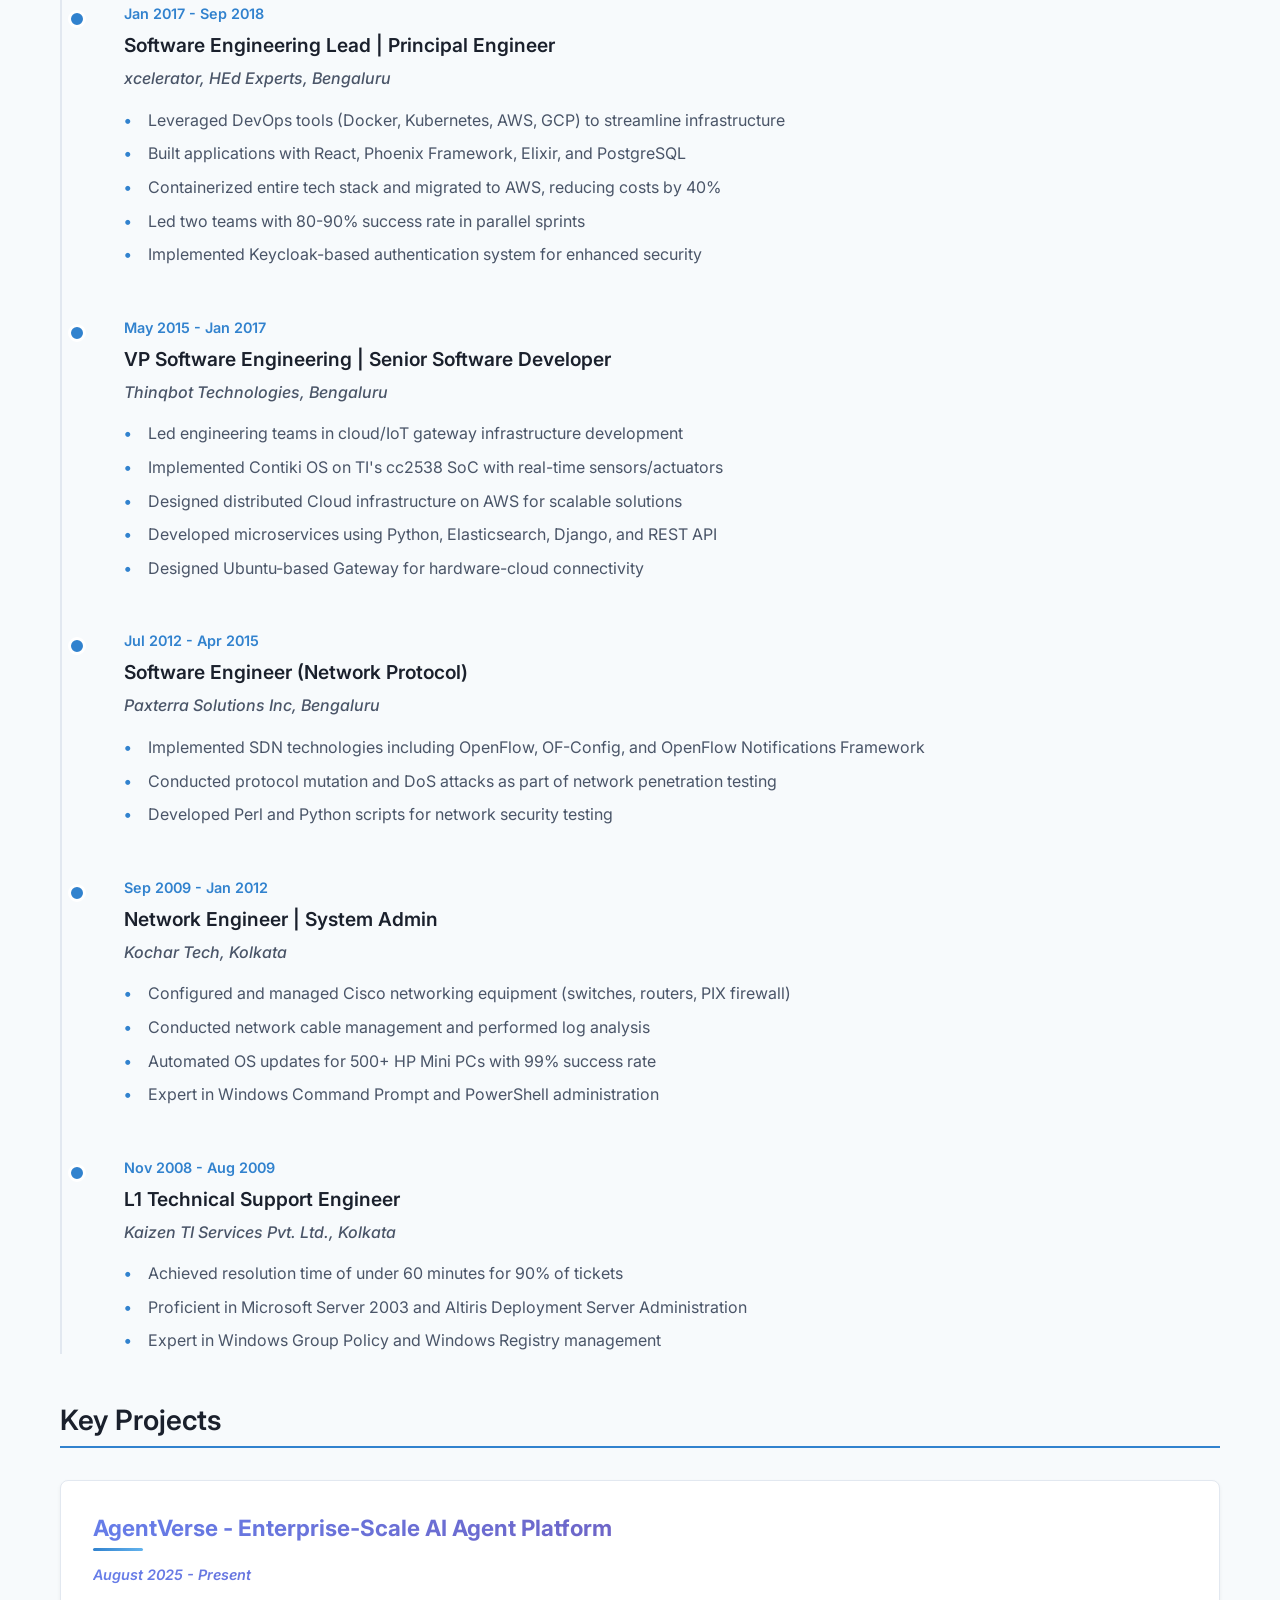
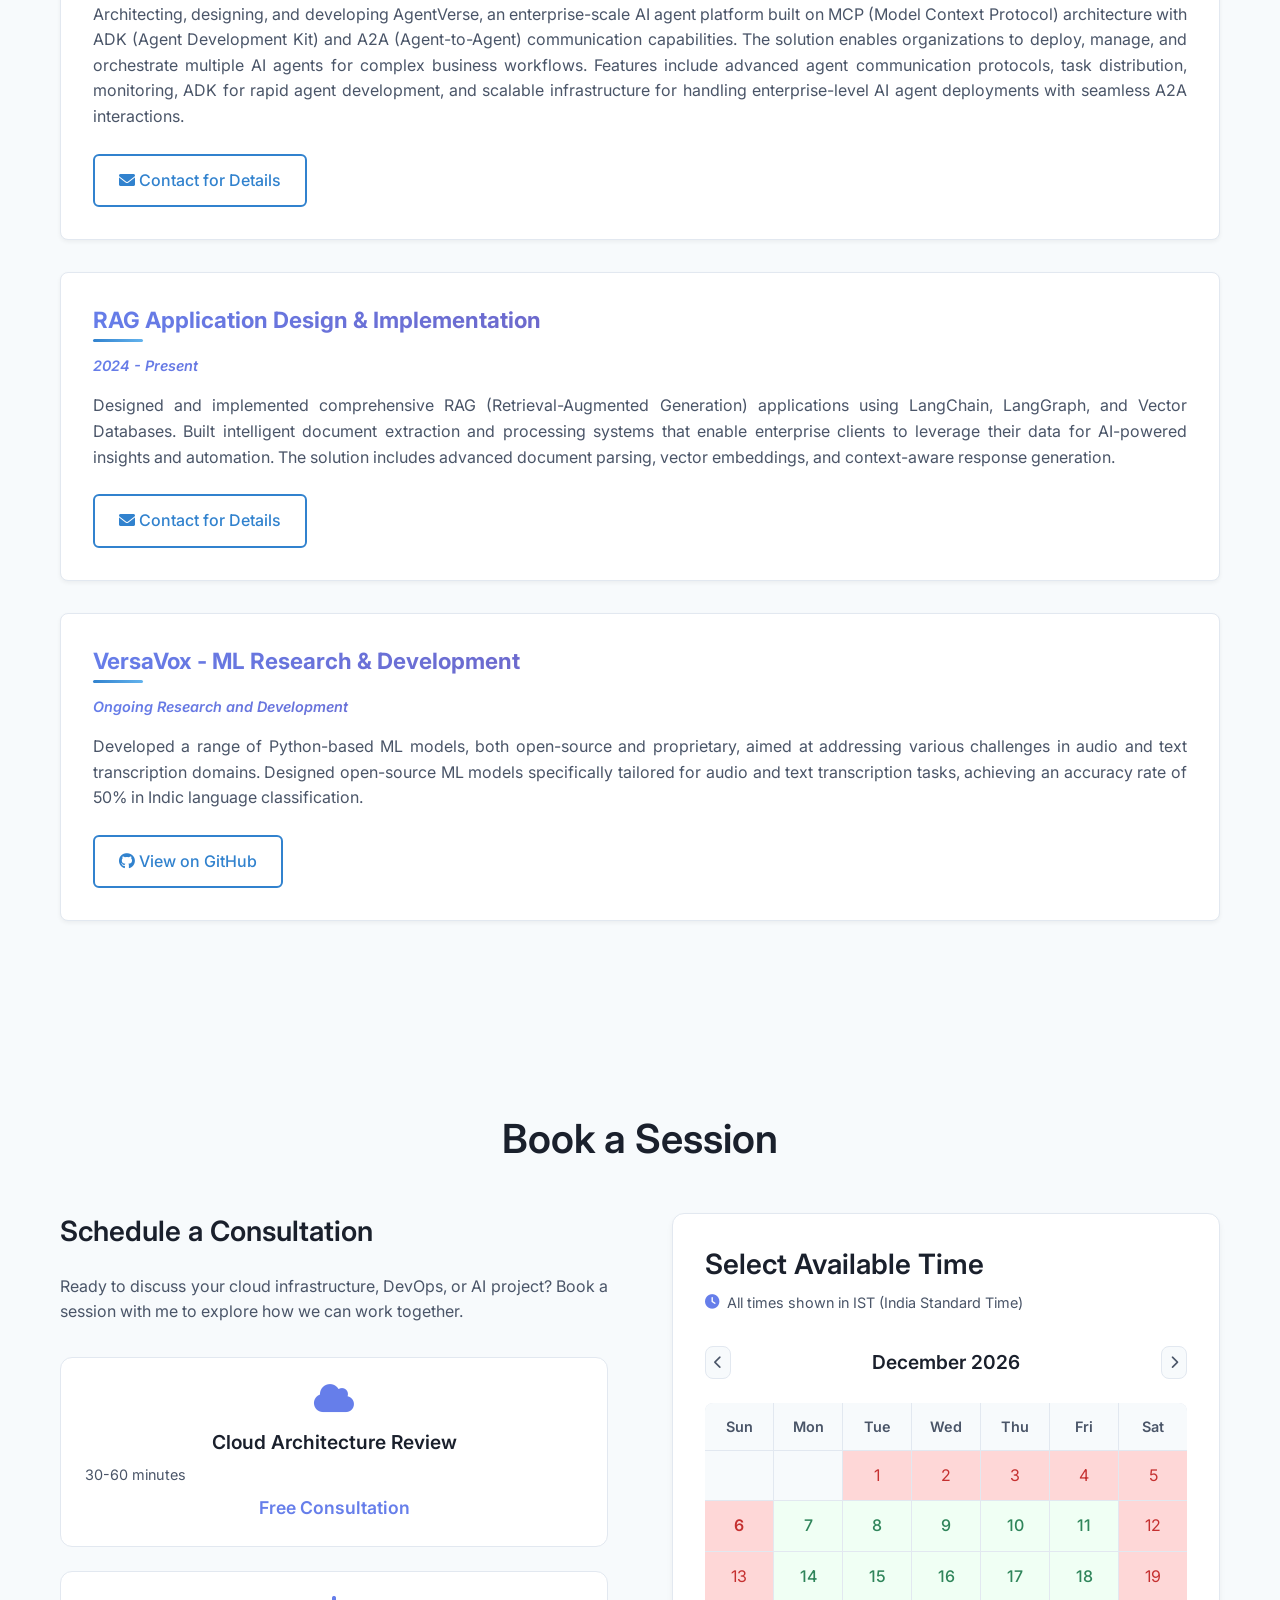
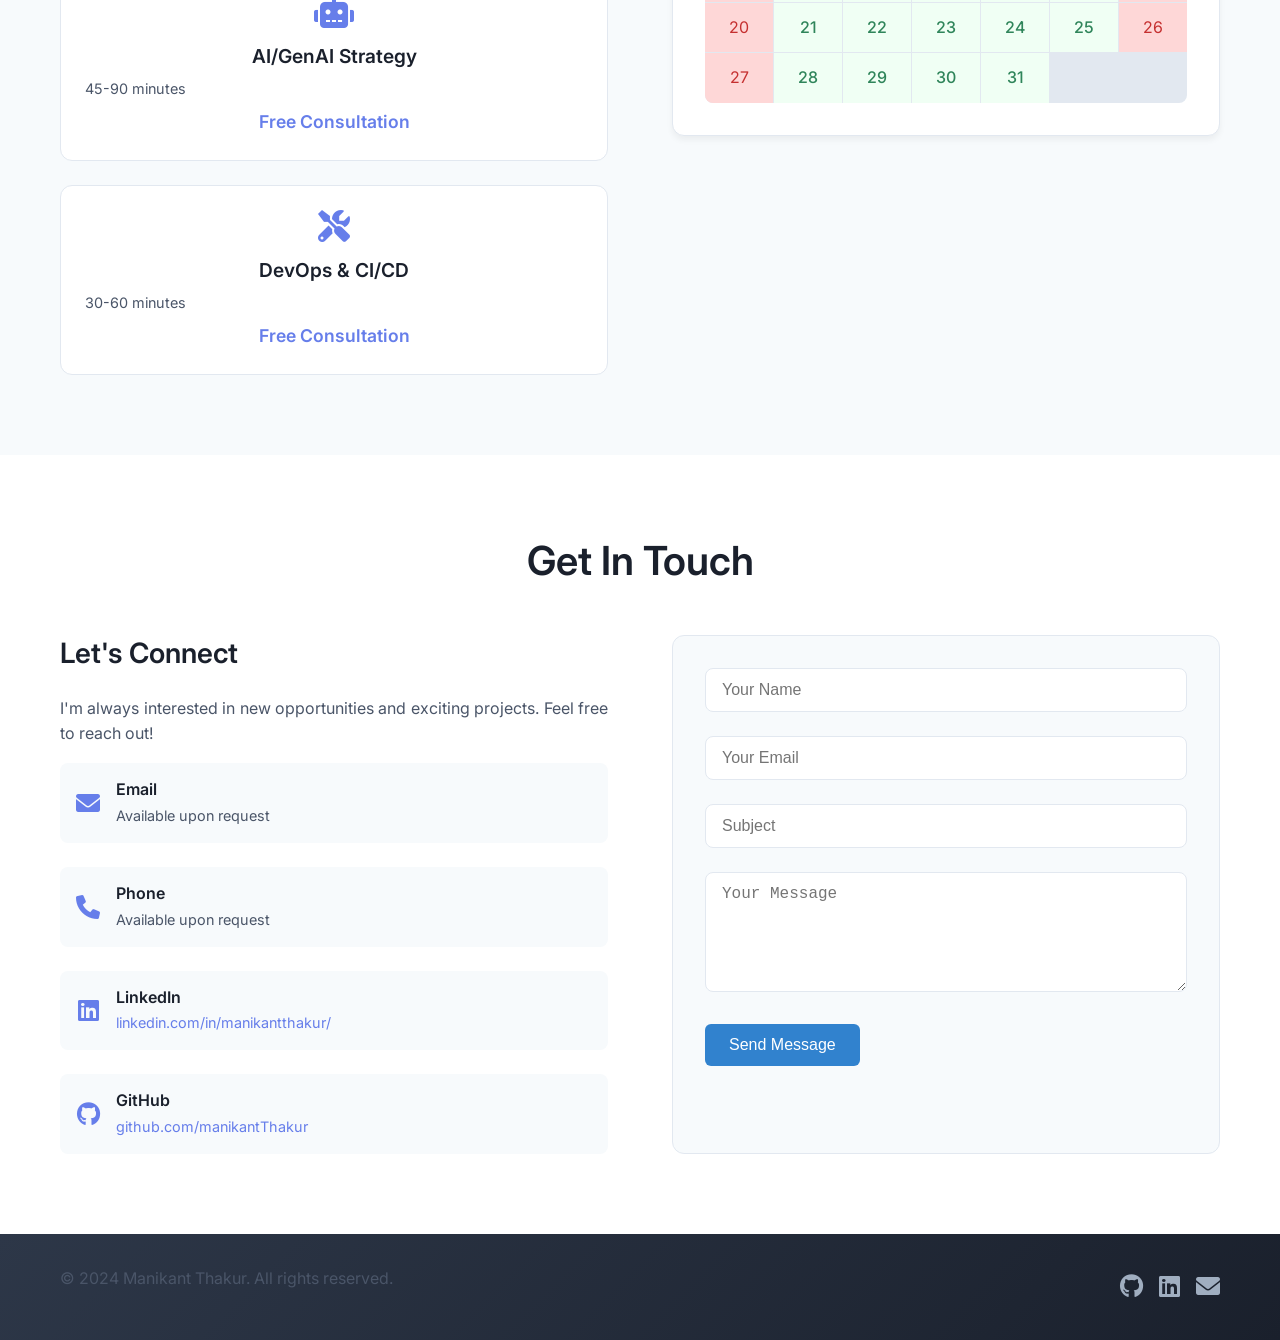
==== commit baab60e5: "Fix broken pie chart: correct overlapping clip-path quadrants and label positions The ai/programming" ====
--- a/index.html
+++ b/index.html
@@ -93,7 +93,7 @@
                                     </div>
                                 </div>
                             </div>
-                            <div class="pie-segment" data-category="ai" style="clip-path: polygon(50% 50%, 100% 0%, 100% 100%, 50% 100%);">
+                            <div class="pie-segment" data-category="ai" style="clip-path: polygon(50% 50%, 0% 50%, 0% 0%, 50% 0%);">
                                 <div class="segment-content">
                                     <i class="fas fa-brain"></i>
                                     <div class="segment-text">
@@ -102,7 +102,7 @@
                                     </div>
                                 </div>
                             </div>
-                            <div class="pie-segment" data-category="programming" style="clip-path: polygon(50% 50%, 100% 100%, 0% 100%, 0% 50%);">
+                            <div class="pie-segment" data-category="programming" style="clip-path: polygon(50% 50%, 50% 100%, 0% 100%, 0% 50%);">
                                 <div class="segment-content">
                                     <i class="fas fa-code"></i>
                                     <div class="segment-text">
@@ -111,7 +111,7 @@
                                     </div>
                                 </div>
                             </div>
-                            <div class="pie-segment" data-category="security" style="clip-path: polygon(50% 50%, 0% 50%, 0% 0%, 50% 0%);">
+                            <div class="pie-segment" data-category="security" style="clip-path: polygon(50% 50%, 100% 50%, 100% 100%, 50% 100%);">
                                 <div class="segment-content">
                                     <i class="fas fa-shield-alt"></i>
                                     <div class="segment-text">
--- a/css/style.css
+++ b/css/style.css
@@ -124,10 +124,20 @@
     box-shadow: 0 2px 20px rgba(102, 126, 234, 0.1);
 }
 
+.navbar.scrolled {
+    background: rgba(255, 255, 255, 0.98);
+    box-shadow: 0 2px 20px rgba(0, 0, 0, 0.1);
+}
+
 @media (prefers-color-scheme: dark) {
     .navbar {
         background: rgba(26, 32, 44, 0.95);
         border-bottom-color: #4a5568;
+    }
+
+    .navbar.scrolled {
+        background: rgba(26, 32, 44, 0.98);
+        box-shadow: 0 2px 20px rgba(0, 0, 0, 0.3);
     }
 }
 
@@ -496,14 +506,33 @@
 
 .segment-text {
     position: absolute;
-    bottom: 15%;
-    left: 50%;
-    transform: translateX(-50%);
+    transform: translate(-50%, -50%);
     display: flex;
     flex-direction: column;
     align-items: center;
     text-align: center;
     z-index: 5;
+}
+
+/* Center the label within each segment's own quadrant */
+.pie-segment[data-category="cloud"] .segment-text {
+    top: 25%;
+    left: 75%;
+}
+
+.pie-segment[data-category="ai"] .segment-text {
+    top: 25%;
+    left: 25%;
+}
+
+.pie-segment[data-category="programming"] .segment-text {
+    top: 75%;
+    left: 25%;
+}
+
+.pie-segment[data-category="security"] .segment-text {
+    top: 75%;
+    left: 75%;
 }
 
 .segment-content i {
@@ -611,114 +640,6 @@
     opacity: 0.9;
     margin-top: 0.2rem;
 }
-
-.pie-center {
-    position: absolute;
-    top: 50%;
-    left: 50%;
-    transform: translate(-50%, -50%);
-    text-align: center;
-    z-index: 15;
-    pointer-events: none;
-}
-
-.pie-center-icon {
-    width: 60px;
-    height: 60px;
-    border-radius: 50%;
-    background: linear-gradient(135deg, #667eea 0%, #764ba2 100%);
-    display: flex;
-    align-items: center;
-    justify-content: center;
-    margin: 0 auto 0.5rem;
-    box-shadow: 0 8px 25px rgba(102, 126, 234, 0.3);
-    animation: pulse 2s infinite;
-}
-
-.pie-center-icon i {
-    font-size: 1.5rem;
-    color: white;
-}
-
-
-/* Responsive adjustments for circular text */
-@media (max-width: 768px) {
-    .pie-chart-container {
-        padding: 220px 1rem;
-    }
-    
-    .text-label {
-        width: 150px;
-        height: 50px;
-    }
-    
-    .label-content {
-        min-width: 100px;
-        padding: 0.5rem 0.8rem;
-    }
-    
-    .label-content .skill-name {
-        font-size: 0.8rem;
-    }
-    
-    .label-content .skill-level {
-        font-size: 0.65rem;
-    }
-}
-
-@media (max-width: 480px) {
-    .pie-chart-container {
-        padding: 200px 0.5rem;
-    }
-    
-    .text-label {
-        width: 120px;
-        height: 40px;
-    }
-    
-    .label-content {
-        min-width: 80px;
-        padding: 0.4rem 0.6rem;
-    }
-    
-    .label-content .skill-name {
-        font-size: 0.7rem;
-    }
-    
-    .label-content .skill-level {
-        font-size: 0.6rem;
-    }
-}
-
-/* Dark mode for circular text */
-@media (prefers-color-scheme: dark) {
-    .label-content {
-        background: rgba(45, 55, 72, 0.95);
-        color: #e2e8f0;
-    }
-    
-    .text-label:hover .label-content {
-        background: rgba(102, 126, 234, 0.95);
-        color: white;
-    }
-    
-    .label-content .skill-name {
-        color: #e2e8f0;
-    }
-    
-    .label-content .skill-level {
-        color: #a0aec0;
-    }
-}
-
-@media (prefers-color-scheme: dark) {
-    .pie-center-text {
-        color: #f7fafc;
-        text-shadow: 0 1px 2px rgba(0, 0, 0, 0.8);
-        background: rgba(26, 32, 44, 0.9);
-    }
-}
-
 
 /* Skill Details Panels */
 .skill-details-panels {
@@ -1002,21 +923,7 @@
     .pie-chart {
         max-width: 300px;
     }
-    
-    .pie-center-icon {
-        width: 50px;
-        height: 50px;
-    }
-    
-    .pie-center-icon i {
-        font-size: 1.2rem;
-    }
-    
-    .pie-center-text {
-        font-size: 0.8rem;
-    }
-    
-    
+
     .panel-header {
         padding: 1rem 1.5rem;
     }
@@ -1047,21 +954,7 @@
     .pie-chart {
         max-width: 250px;
     }
-    
-    .pie-center-icon {
-        width: 40px;
-        height: 40px;
-    }
-    
-    .pie-center-icon i {
-        font-size: 1rem;
-    }
-    
-    .pie-center-text {
-        font-size: 0.7rem;
-    }
-    
-    
+
     .skill-items {
         grid-template-columns: repeat(auto-fit, minmax(70px, 1fr));
         gap: 0.75rem;
@@ -2357,7 +2250,11 @@
 .btn:focus,
 .nav-link:focus,
 input:focus,
-textarea:focus {
+select:focus,
+textarea:focus,
+.scroll-to-top:focus-visible,
+.pie-segment:focus-visible,
+.calendar-day.available:focus-visible {
     outline: 2px solid #3182ce;
     outline-offset: 2px;
 }
@@ -2366,7 +2263,58 @@
     .btn:focus,
     .nav-link:focus,
     input:focus,
-    textarea:focus {
+    select:focus,
+    textarea:focus,
+    .scroll-to-top:focus-visible,
+    .pie-segment:focus-visible,
+    .calendar-day.available:focus-visible {
         outline-color: #63b3ed;
     }
+}
+
+/* Scroll to top button */
+.scroll-to-top {
+    position: fixed;
+    bottom: 20px;
+    right: 20px;
+    width: 50px;
+    height: 50px;
+    border-radius: 50%;
+    background: linear-gradient(135deg, #667eea 0%, #764ba2 100%);
+    color: white;
+    border: none;
+    cursor: pointer;
+    font-size: 1.2rem;
+    box-shadow: 0 4px 15px rgba(102, 126, 234, 0.3);
+    opacity: 0;
+    visibility: hidden;
+    transform: translateY(10px);
+    transition: opacity 0.3s ease, visibility 0.3s ease, transform 0.3s ease, box-shadow 0.3s ease;
+    z-index: 1000;
+}
+
+.scroll-to-top.visible {
+    opacity: 1;
+    visibility: visible;
+    transform: translateY(0);
+}
+
+.scroll-to-top:hover {
+    box-shadow: 0 6px 20px rgba(102, 126, 234, 0.45);
+    transform: translateY(-3px);
+}
+
+.scroll-to-top:active {
+    transform: translateY(-1px);
+}
+
+@media (prefers-reduced-motion: reduce) {
+    .scroll-to-top {
+        transition: opacity 0.3s ease, visibility 0.3s ease;
+        transform: none;
+    }
+
+    .scroll-to-top:hover {
+        transform: none;
+    }
 }
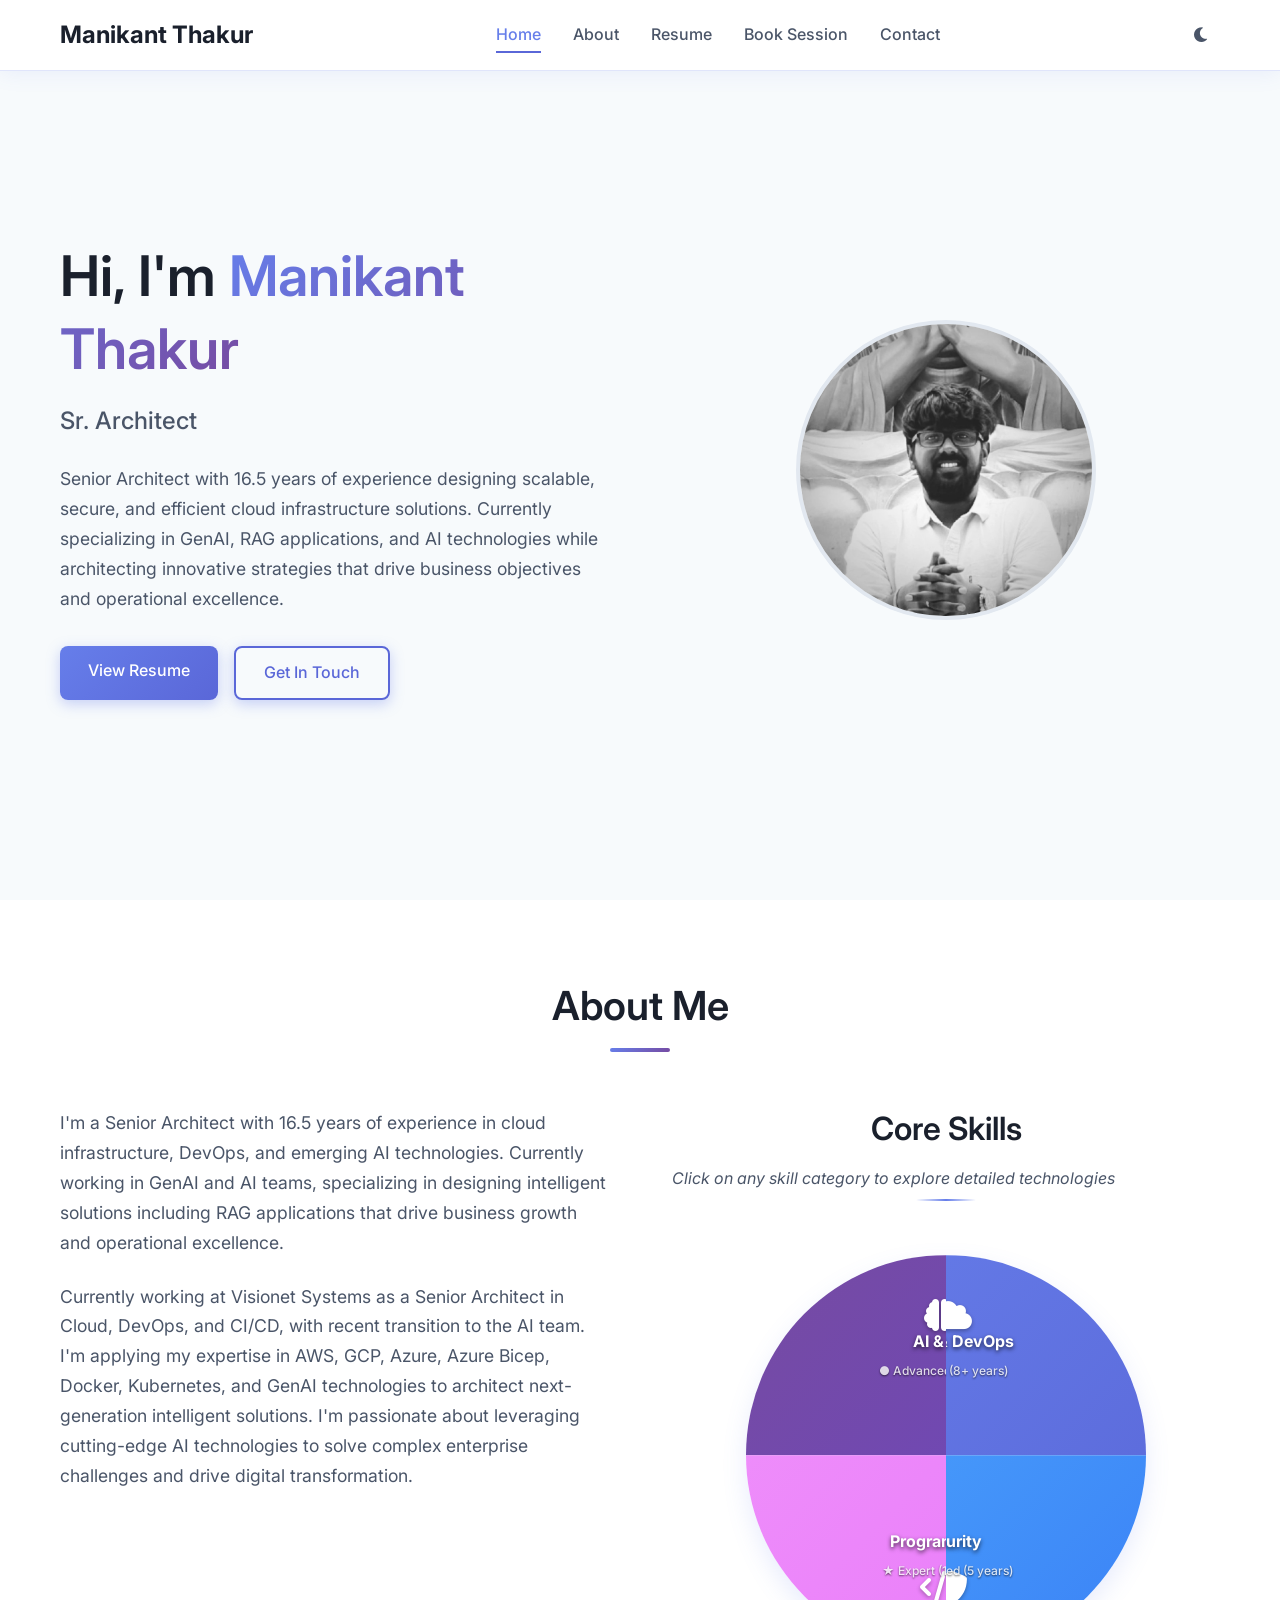
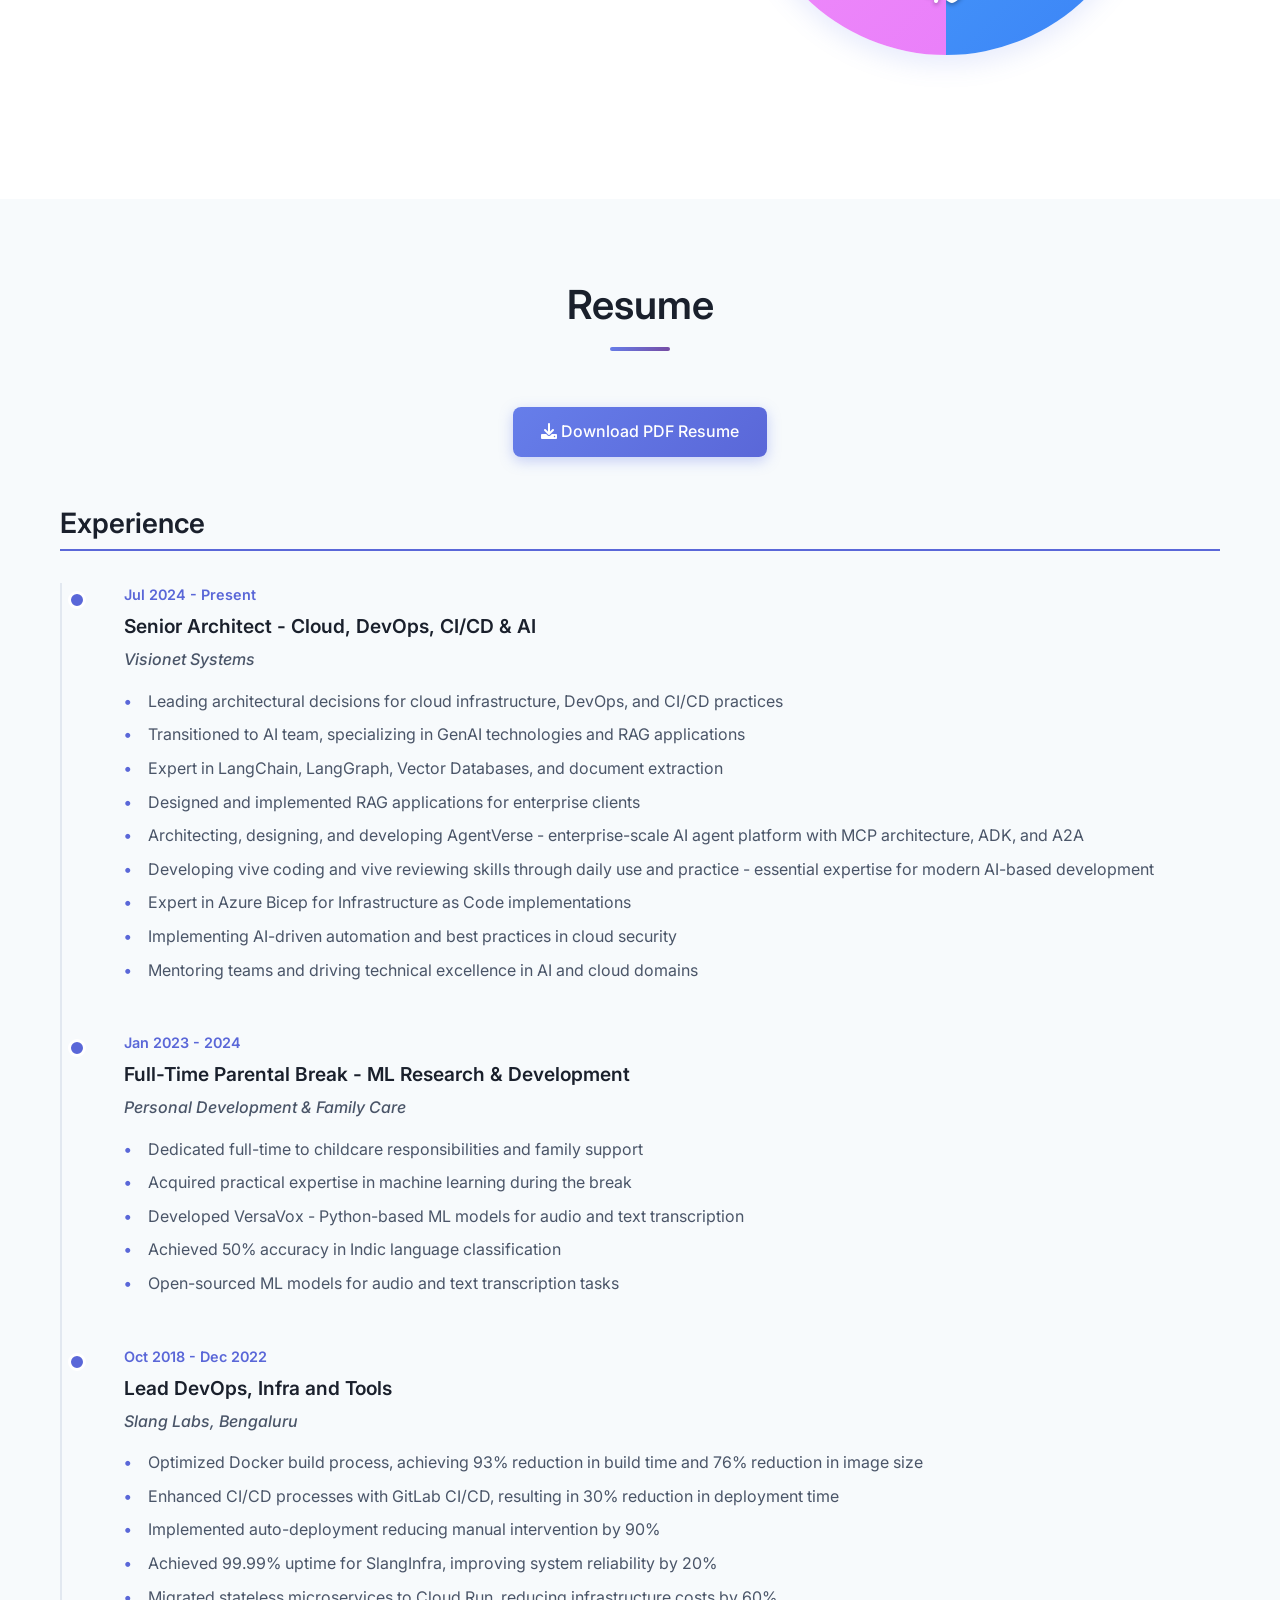
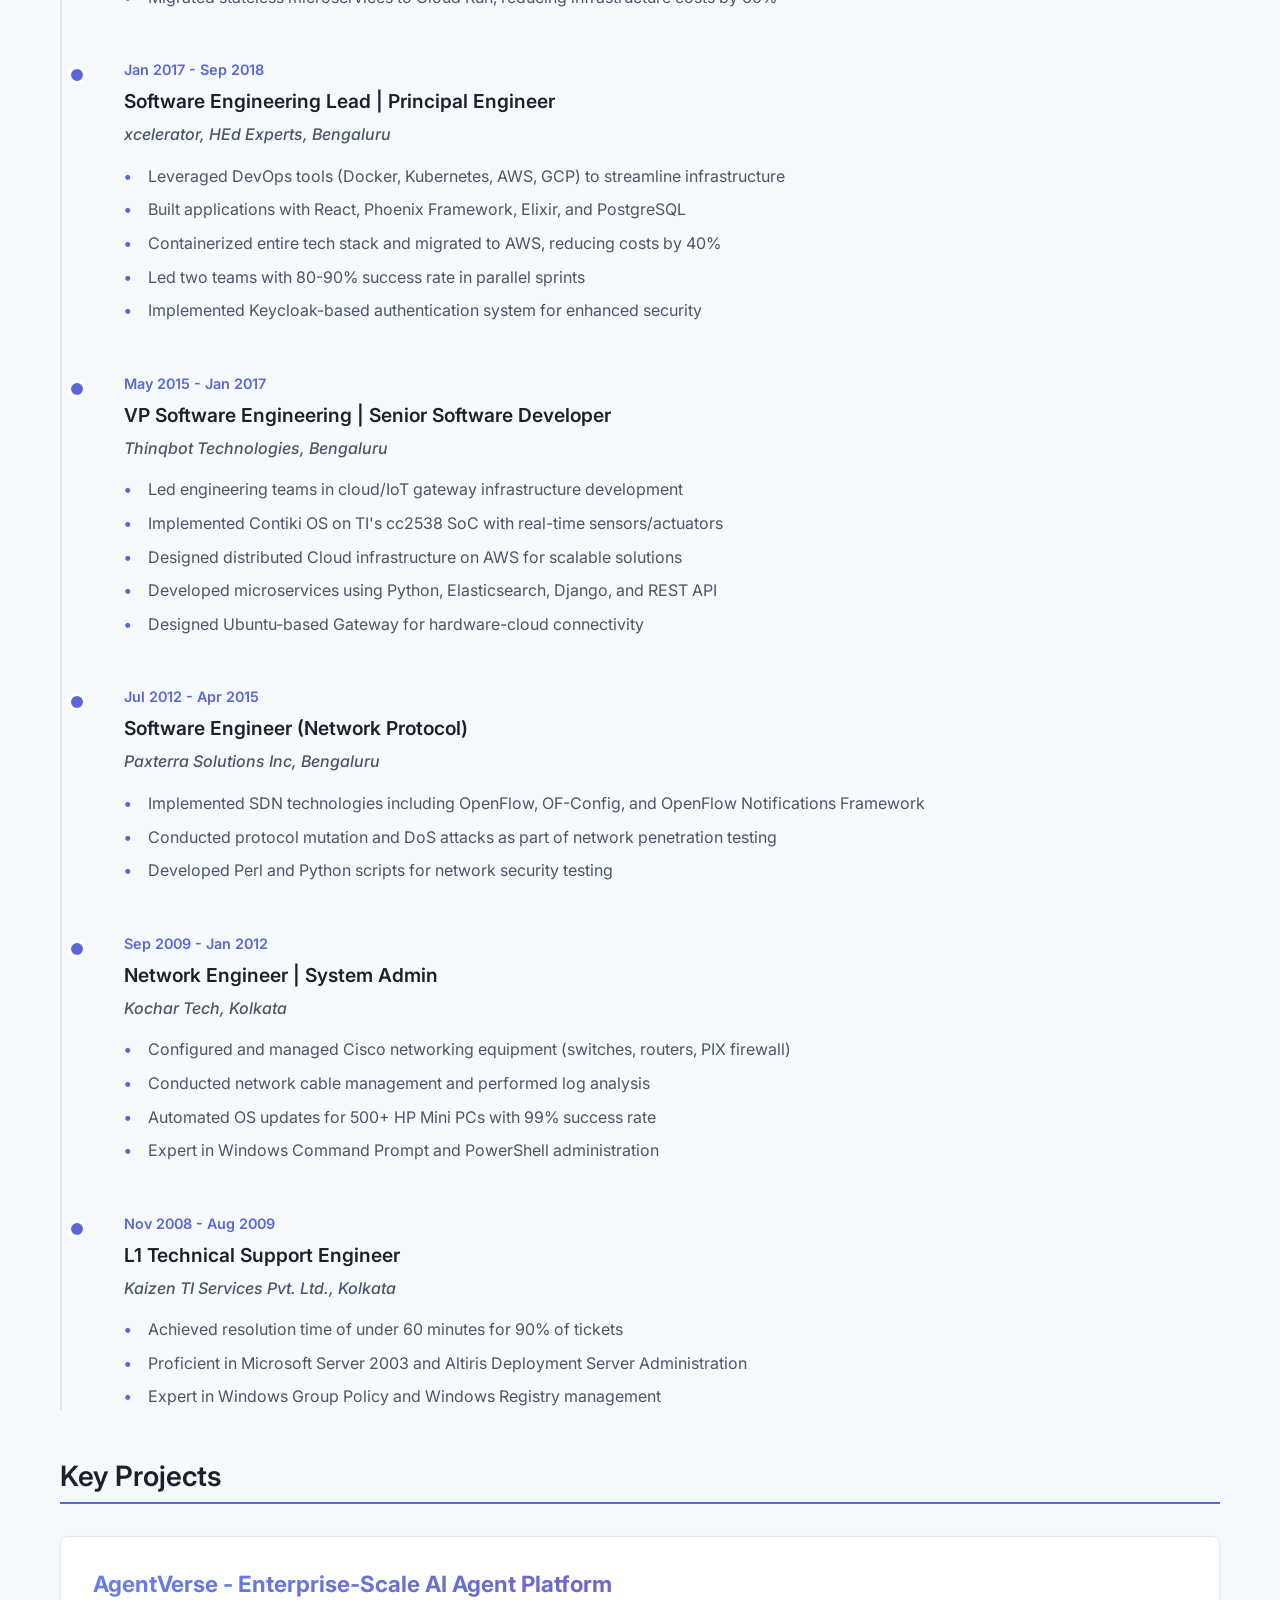
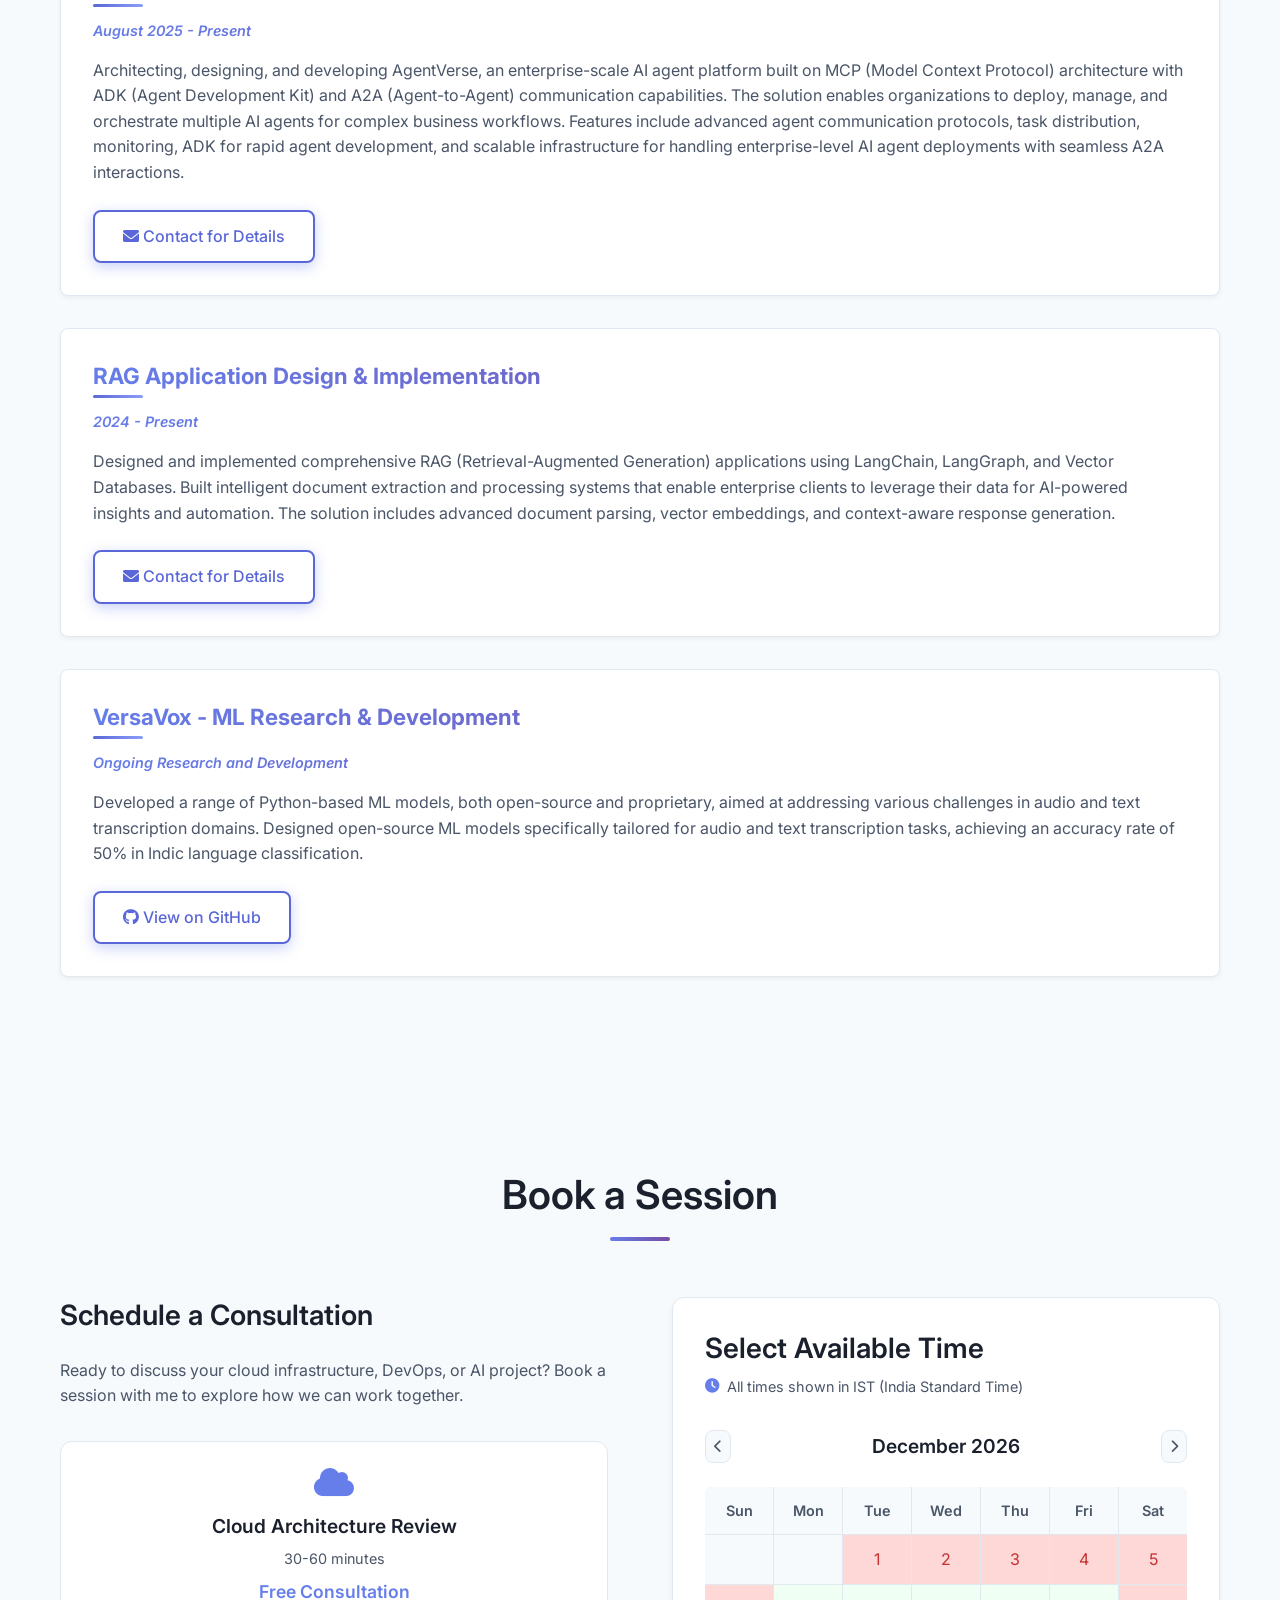
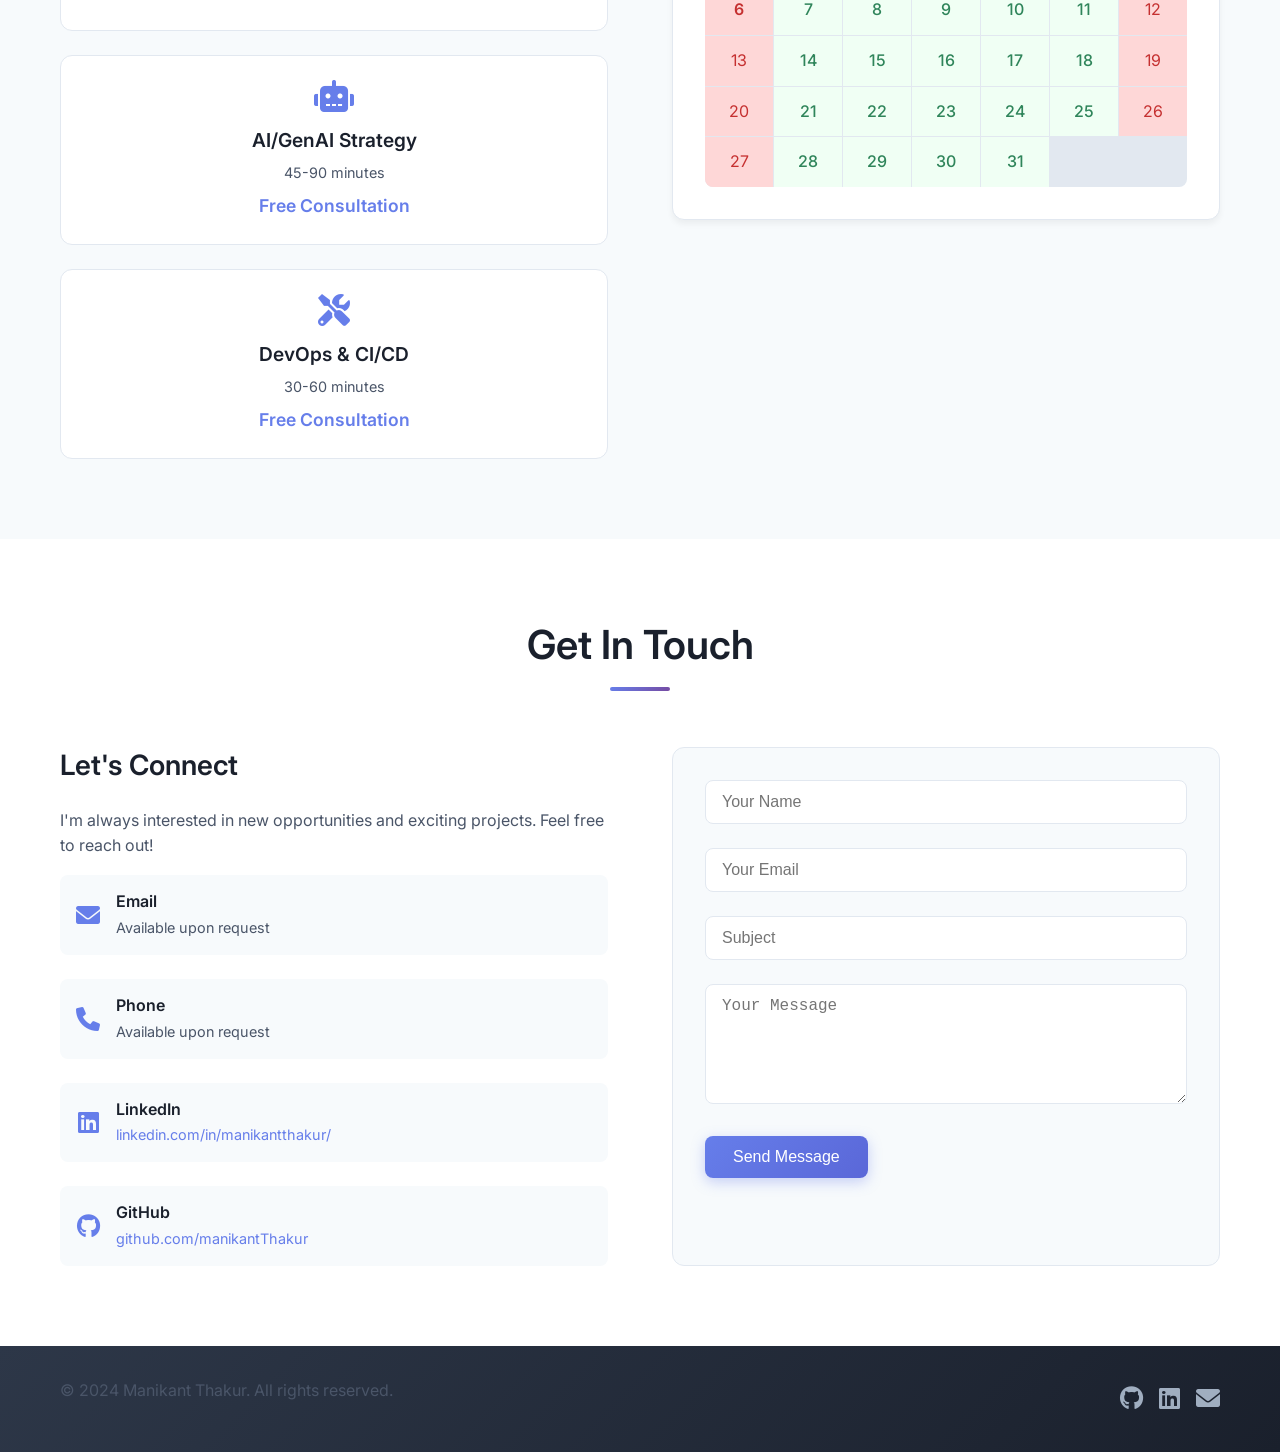
==== commit 1d99b181: "Add manual dark mode toggle Dark mode previously only followed the OS/browser prefers-color-scheme s" ====
--- a/index.html
+++ b/index.html
@@ -7,6 +7,14 @@
     <meta name="keywords" content="developer, software engineer, resume, portfolio">
     <meta name="author" content="Manikant Thakur">
     <title>Manikant Thakur - Sr. Architect - Cloud, DevOps & AI</title>
+    <script>
+        // Set theme before first paint to avoid a flash of the wrong theme.
+        (function () {
+            const stored = localStorage.getItem('theme');
+            const theme = stored || (window.matchMedia('(prefers-color-scheme: dark)').matches ? 'dark' : 'light');
+            document.documentElement.setAttribute('data-theme', theme);
+        })();
+    </script>
     <link rel="stylesheet" href="css/style.css">
     <link rel="preconnect" href="https://fonts.googleapis.com">
     <link rel="preconnect" href="https://fonts.gstatic.com" crossorigin>
@@ -27,10 +35,16 @@
                 <a href="#booking" class="nav-link">Book Session</a>
                 <a href="#contact" class="nav-link">Contact</a>
             </div>
-            <div class="hamburger" id="hamburger">
-                <span class="bar"></span>
-                <span class="bar"></span>
-                <span class="bar"></span>
+            <div class="nav-controls">
+                <button class="theme-toggle" id="themeToggle" aria-label="Toggle dark mode">
+                    <i class="fas fa-moon"></i>
+                    <i class="fas fa-sun"></i>
+                </button>
+                <div class="hamburger" id="hamburger">
+                    <span class="bar"></span>
+                    <span class="bar"></span>
+                    <span class="bar"></span>
+                </div>
             </div>
         </div>
     </nav>
--- a/css/style.css
+++ b/css/style.css
@@ -19,12 +19,10 @@
 }
 
 /* Dark mode support */
-@media (prefers-color-scheme: dark) {
-    body {
+:root[data-theme="dark"] body {
         background: #1a202c;
         color: #e2e8f0;
     }
-}
 
 .container {
     max-width: 1200px;
@@ -41,11 +39,14 @@
     transition: color 0.3s ease;
 }
 
-@media (prefers-color-scheme: dark) {
-    h1, h2, h3, h4, h5, h6 {
+:root[data-theme="dark"] h1,
+:root[data-theme="dark"] h2,
+:root[data-theme="dark"] h3,
+:root[data-theme="dark"] h4,
+:root[data-theme="dark"] h5,
+:root[data-theme="dark"] h6 {
         color: #f7fafc;
     }
-}
 
 h1 { font-size: 3rem; }
 h2 { font-size: 2.5rem; }
@@ -57,58 +58,55 @@
     color: #4a5568;
     font-weight: 400;
     transition: color 0.3s ease;
-    text-align: justify;
     line-height: 1.6;
 }
 
-@media (prefers-color-scheme: dark) {
-    p {
+:root[data-theme="dark"] p {
         color: #a0aec0;
     }
-}
 
 /* Buttons */
 .btn {
     display: inline-block;
-    padding: 12px 24px;
-    background: #3182ce;
+    padding: 12px 28px;
+    background: linear-gradient(135deg, #667eea 0%, #5a67d8 100%);
     color: #ffffff;
     text-decoration: none;
-    border-radius: 6px;
+    border-radius: 8px;
     font-weight: 500;
     transition: all 0.3s ease;
     border: none;
     cursor: pointer;
     font-size: 1rem;
+    box-shadow: 0 4px 14px rgba(102, 126, 234, 0.35);
 }
 
 .btn:hover {
-    background: #2c5aa0;
-    transform: translateY(-1px);
+    background: linear-gradient(135deg, #5a67d8 0%, #4c51bf 100%);
+    box-shadow: 0 6px 18px rgba(102, 126, 234, 0.45);
+    transform: translateY(-2px);
 }
 
 .btn-secondary {
     background: transparent;
-    color: #3182ce;
-    border: 2px solid #3182ce;
+    color: #5a67d8;
+    border: 2px solid #5a67d8;
 }
 
 .btn-secondary:hover {
-    background: #3182ce;
+    background: #5a67d8;
     color: #ffffff;
 }
 
-@media (prefers-color-scheme: dark) {
-    .btn-secondary {
-        color: #63b3ed;
-        border-color: #63b3ed;
-    }
-    
-    .btn-secondary:hover {
-        background: #63b3ed;
+:root[data-theme="dark"] .btn-secondary {
+        color: #8b9dfb;
+        border-color: #8b9dfb;
+    }
+
+:root[data-theme="dark"] .btn-secondary:hover {
+        background: #8b9dfb;
         color: #1a202c;
     }
-}
 
 /* Navigation */
 .navbar {
@@ -129,17 +127,15 @@
     box-shadow: 0 2px 20px rgba(0, 0, 0, 0.1);
 }
 
-@media (prefers-color-scheme: dark) {
-    .navbar {
+:root[data-theme="dark"] .navbar {
         background: rgba(26, 32, 44, 0.95);
         border-bottom-color: #4a5568;
     }
 
-    .navbar.scrolled {
+:root[data-theme="dark"] .navbar.scrolled {
         background: rgba(26, 32, 44, 0.98);
         box-shadow: 0 2px 20px rgba(0, 0, 0, 0.3);
     }
-}
 
 .nav-container {
     max-width: 1200px;
@@ -159,11 +155,9 @@
     transition: color 0.3s ease;
 }
 
-@media (prefers-color-scheme: dark) {
-    .nav-logo a {
+:root[data-theme="dark"] .nav-logo a {
         color: #f7fafc;
     }
-}
 
 .nav-menu {
     display: flex;
@@ -179,7 +173,7 @@
 }
 
 .nav-link:hover {
-    color: #3182ce;
+    color: #5a67d8;
 }
 
 .nav-link::after {
@@ -189,7 +183,7 @@
     left: 0;
     width: 0;
     height: 2px;
-    background: #3182ce;
+    background: #5a67d8;
     transition: width 0.3s ease;
 }
 
@@ -197,18 +191,63 @@
     width: 100%;
 }
 
-@media (prefers-color-scheme: dark) {
-    .nav-link {
+:root[data-theme="dark"] .nav-link {
         color: #a0aec0;
     }
-    
-    .nav-link:hover {
-        color: #63b3ed;
-    }
-    
-    .nav-link::after {
-        background: #63b3ed;
-    }
+
+:root[data-theme="dark"] .nav-link:hover {
+        color: #8b9dfb;
+    }
+
+:root[data-theme="dark"] .nav-link::after {
+        background: #8b9dfb;
+    }
+
+.nav-controls {
+    display: flex;
+    align-items: center;
+    gap: 1.25rem;
+}
+
+.theme-toggle {
+    display: flex;
+    align-items: center;
+    justify-content: center;
+    width: 38px;
+    height: 38px;
+    border-radius: 50%;
+    border: none;
+    background: transparent;
+    color: #4a5568;
+    font-size: 1.05rem;
+    cursor: pointer;
+    transition: color 0.3s ease, background-color 0.3s ease;
+}
+
+.theme-toggle:hover {
+    background: rgba(102, 126, 234, 0.12);
+    color: #5a67d8;
+}
+
+.theme-toggle .fa-sun {
+    display: none;
+}
+
+:root[data-theme="dark"] .theme-toggle {
+    color: #a0aec0;
+}
+
+:root[data-theme="dark"] .theme-toggle:hover {
+    background: rgba(139, 157, 251, 0.15);
+    color: #8b9dfb;
+}
+
+:root[data-theme="dark"] .theme-toggle .fa-moon {
+    display: none;
+}
+
+:root[data-theme="dark"] .theme-toggle .fa-sun {
+    display: block;
 }
 
 .hamburger {
@@ -226,11 +265,9 @@
     border-radius: 2px;
 }
 
-@media (prefers-color-scheme: dark) {
-    .bar {
+:root[data-theme="dark"] .bar {
         background: #a0aec0;
     }
-}
 
 /* Hero Section */
 .hero {
@@ -241,11 +278,9 @@
     align-items: center;
 }
 
-@media (prefers-color-scheme: dark) {
-    .hero {
+:root[data-theme="dark"] .hero {
         background: #1a202c;
     }
-}
 
 .hero-container {
     max-width: 1200px;
@@ -266,21 +301,16 @@
     color: #1a202c;
 }
 
-@media (prefers-color-scheme: dark) {
-    .hero-title {
+:root[data-theme="dark"] .hero-title {
         color: #f7fafc;
     }
-}
 
 .highlight {
-    color: #3182ce;
+    background: linear-gradient(135deg, #667eea 0%, #764ba2 100%);
+    -webkit-background-clip: text;
+    background-clip: text;
+    color: transparent;
     position: relative;
-}
-
-@media (prefers-color-scheme: dark) {
-    .highlight {
-        color: #63b3ed;
-    }
 }
 
 .hero-subtitle {
@@ -290,11 +320,9 @@
     font-weight: 500;
 }
 
-@media (prefers-color-scheme: dark) {
-    .hero-subtitle {
+:root[data-theme="dark"] .hero-subtitle {
         color: #a0aec0;
     }
-}
 
 .hero-description {
     font-size: 1.1rem;
@@ -303,11 +331,9 @@
     line-height: 1.7;
 }
 
-@media (prefers-color-scheme: dark) {
-    .hero-description {
+:root[data-theme="dark"] .hero-description {
         color: #a0aec0;
     }
-}
 
 .hero-buttons {
     display: flex;
@@ -332,18 +358,16 @@
 
 .profile-image:hover {
     transform: scale(1.05);
-    border-color: #3182ce;
-}
-
-@media (prefers-color-scheme: dark) {
-    .profile-image {
+    border-color: #5a67d8;
+}
+
+:root[data-theme="dark"] .profile-image {
         border-color: #4a5568;
     }
-    
-    .profile-image:hover {
-        border-color: #63b3ed;
-    }
-}
+
+:root[data-theme="dark"] .profile-image:hover {
+        border-color: #8b9dfb;
+    }
 
 .profile-photo {
     width: 100%;
@@ -358,24 +382,34 @@
     backdrop-filter: blur(10px);
 }
 
-@media (prefers-color-scheme: dark) {
-    .about {
+:root[data-theme="dark"] .about {
         background: #1a202c;
     }
-}
 
 .section-title {
+    position: relative;
     text-align: center;
-    margin-bottom: 3rem;
+    margin-bottom: 3.5rem;
+    padding-bottom: 1.25rem;
     font-size: 2.5rem;
     color: #1a202c;
 }
 
-@media (prefers-color-scheme: dark) {
-    .section-title {
+.section-title::after {
+    content: '';
+    position: absolute;
+    bottom: 0;
+    left: 50%;
+    transform: translateX(-50%);
+    width: 60px;
+    height: 4px;
+    border-radius: 2px;
+    background: linear-gradient(135deg, #667eea 0%, #764ba2 100%);
+}
+
+:root[data-theme="dark"] .section-title {
         color: #f7fafc;
     }
-}
 
 .about-content {
     display: grid;
@@ -388,7 +422,6 @@
     font-size: 1.1rem;
     margin-bottom: 1.5rem;
     line-height: 1.7;
-    text-align: justify;
 }
 
 .skills h3 {
@@ -398,14 +431,11 @@
     font-size: 2rem;
 }
 
-@media (prefers-color-scheme: dark) {
-    .skills h3 {
+:root[data-theme="dark"] .skills h3 {
         color: #f7fafc;
     }
-}
 
 .skills-intro {
-    text-align: justify;
     color: #4a5568;
     margin-bottom: 2rem;
     font-style: italic;
@@ -424,11 +454,9 @@
     border-radius: 1px;
 }
 
-@media (prefers-color-scheme: dark) {
-    .skills-intro {
+:root[data-theme="dark"] .skills-intro {
         color: #a0aec0;
     }
-}
 
 /* Pie Chart Container */
 .pie-chart-container {
@@ -676,13 +704,11 @@
 }
 
 
-@media (prefers-color-scheme: dark) {
-    .skill-details-panel {
+:root[data-theme="dark"] .skill-details-panel {
         background: linear-gradient(135deg, #2d3748 0%, #1a202c 100%);
         border-color: #4a5568;
         box-shadow: 0 20px 40px rgba(0, 0, 0, 0.3);
     }
-}
 
 .panel-header {
     display: flex;
@@ -693,12 +719,10 @@
     border-radius: 20px 20px 0 0;
 }
 
-@media (prefers-color-scheme: dark) {
-    .panel-header {
+:root[data-theme="dark"] .panel-header {
         border-bottom-color: #4a5568;
         background: linear-gradient(135deg, #4a5568 0%, #2d3748 100%);
     }
-}
 
 .panel-icon {
     width: 50px;
@@ -728,11 +752,9 @@
     font-weight: 700;
 }
 
-@media (prefers-color-scheme: dark) {
-    .panel-title h4 {
+:root[data-theme="dark"] .panel-title h4 {
         color: #f7fafc;
     }
-}
 
 .panel-close {
     background: none;
@@ -755,23 +777,20 @@
     color: #1a202c;
 }
 
-@media (prefers-color-scheme: dark) {
-    .panel-close {
+:root[data-theme="dark"] .panel-close {
         color: #a0aec0;
     }
-    
-    .panel-close:hover {
+
+:root[data-theme="dark"] .panel-close:hover {
         background: #4a5568;
         color: #f7fafc;
     }
-}
 
 .panel-content {
     padding: 2rem;
 }
 
 .panel-content p {
-    text-align: justify;
     line-height: 1.6;
 }
 
@@ -804,18 +823,16 @@
     box-shadow: 0 8px 25px rgba(102, 126, 234, 0.15);
 }
 
-@media (prefers-color-scheme: dark) {
-    .skill-item {
+:root[data-theme="dark"] .skill-item {
         background: linear-gradient(135deg, #4a5568 0%, #2d3748 100%);
         border-color: #718096;
     }
-    
-    .skill-item:hover {
+
+:root[data-theme="dark"] .skill-item:hover {
         background: linear-gradient(135deg, #4a5568 0%, #3a4551 100%);
-        border-color: #63b3ed;
+        border-color: #8b9dfb;
         box-shadow: 0 8px 25px rgba(0, 0, 0, 0.4);
     }
-}
 
 .skill-item i {
     font-size: 1.5rem;
@@ -829,11 +846,9 @@
     transform: scale(1.1);
 }
 
-@media (prefers-color-scheme: dark) {
-    .skill-item i {
-        color: #63b3ed;
-    }
-}
+:root[data-theme="dark"] .skill-item i {
+        color: #8b9dfb;
+    }
 
 .skill-item span {
     font-size: 0.8rem;
@@ -848,15 +863,13 @@
     color: #1a202c;
 }
 
-@media (prefers-color-scheme: dark) {
-    .skill-item span {
+:root[data-theme="dark"] .skill-item span {
         color: #e2e8f0;
     }
-    
-    .skill-item:hover span {
+
+:root[data-theme="dark"] .skill-item:hover span {
         color: #f7fafc;
     }
-}
 
 /* Skill level indicators for individual items */
 .skill-item[data-level="expert"]::after {
@@ -1031,11 +1044,9 @@
     background: #f7fafc;
 }
 
-@media (prefers-color-scheme: dark) {
-    .resume {
+:root[data-theme="dark"] .resume {
         background: #2d3748;
     }
-}
 
 .resume-download {
     text-align: center;
@@ -1051,16 +1062,14 @@
     color: #1a202c;
     margin-bottom: 2rem;
     padding-bottom: 0.5rem;
-    border-bottom: 2px solid #3182ce;
+    border-bottom: 2px solid #5a67d8;
     font-size: 1.75rem;
 }
 
-@media (prefers-color-scheme: dark) {
-    .resume-section h3 {
+:root[data-theme="dark"] .resume-section h3 {
         color: #f7fafc;
-        border-bottom-color: #63b3ed;
-    }
-}
+        border-bottom-color: #8b9dfb;
+    }
 
 .timeline {
     position: relative;
@@ -1077,11 +1086,9 @@
     background: #e2e8f0;
 }
 
-@media (prefers-color-scheme: dark) {
-    .timeline::before {
+:root[data-theme="dark"] .timeline::before {
         background: #4a5568;
     }
-}
 
 .timeline-item {
     position: relative;
@@ -1096,30 +1103,26 @@
     top: 0.5rem;
     width: 12px;
     height: 12px;
-    background: #3182ce;
+    background: #5a67d8;
     border-radius: 50%;
     border: 3px solid #ffffff;
 }
 
-@media (prefers-color-scheme: dark) {
-    .timeline-item::before {
-        background: #63b3ed;
+:root[data-theme="dark"] .timeline-item::before {
+        background: #8b9dfb;
         border-color: #1a202c;
     }
-}
 
 .timeline-date {
     font-weight: 600;
-    color: #3182ce;
+    color: #5a67d8;
     font-size: 0.9rem;
     margin-bottom: 0.5rem;
 }
 
-@media (prefers-color-scheme: dark) {
-    .timeline-date {
-        color: #63b3ed;
-    }
-}
+:root[data-theme="dark"] .timeline-date {
+        color: #8b9dfb;
+    }
 
 .timeline-content h4 {
     color: #1a202c;
@@ -1127,11 +1130,9 @@
     font-size: 1.2rem;
 }
 
-@media (prefers-color-scheme: dark) {
-    .timeline-content h4 {
+:root[data-theme="dark"] .timeline-content h4 {
         color: #f7fafc;
     }
-}
 
 .company {
     color: #4a5568;
@@ -1140,11 +1141,9 @@
     font-style: italic;
 }
 
-@media (prefers-color-scheme: dark) {
-    .company {
+:root[data-theme="dark"] .company {
         color: #a0aec0;
     }
-}
 
 .timeline-content ul {
     list-style: none;
@@ -1157,26 +1156,23 @@
     margin-bottom: 0.5rem;
     color: #4a5568;
     line-height: 1.6;
-    text-align: justify;
 }
 
 .timeline-content li::before {
     content: '•';
     position: absolute;
     left: 0;
-    color: #3182ce;
+    color: #5a67d8;
     font-weight: bold;
 }
 
-@media (prefers-color-scheme: dark) {
-    .timeline-content li {
+:root[data-theme="dark"] .timeline-content li {
         color: #a0aec0;
     }
-    
-    .timeline-content li::before {
-        color: #63b3ed;
-    }
-}
+
+:root[data-theme="dark"] .timeline-content li::before {
+        color: #8b9dfb;
+    }
 
 /* Project Section */
 .project-item {
@@ -1195,18 +1191,16 @@
     border-color: #667eea;
 }
 
-@media (prefers-color-scheme: dark) {
-    .project-item {
+:root[data-theme="dark"] .project-item {
         background: #2d3748;
         border-color: #4a5568;
         box-shadow: 0 2px 4px rgba(0, 0, 0, 0.2);
     }
-    
-    .project-item:hover {
+
+:root[data-theme="dark"] .project-item:hover {
         box-shadow: 0 8px 25px rgba(0, 0, 0, 0.3);
-        border-color: #63b3ed;
-    }
-}
+        border-color: #8b9dfb;
+    }
 
 .project-item h4 {
     color: #1a202c;
@@ -1228,15 +1222,13 @@
     left: 0;
     width: 50px;
     height: 3px;
-    background: linear-gradient(90deg, #3182ce, #63b3ed);
+    background: linear-gradient(90deg, #5a67d8, #8b9dfb);
     border-radius: 2px;
 }
 
-@media (prefers-color-scheme: dark) {
-    .project-item h4 {
+:root[data-theme="dark"] .project-item h4 {
         color: #f7fafc;
     }
-}
 
 .project-period {
     color: #667eea;
@@ -1250,11 +1242,9 @@
     background-clip: text;
 }
 
-@media (prefers-color-scheme: dark) {
-    .project-period {
+:root[data-theme="dark"] .project-period {
         color: #a0aec0;
     }
-}
 
 .project-description {
     color: #4a5568;
@@ -1262,11 +1252,9 @@
     line-height: 1.6;
 }
 
-@media (prefers-color-scheme: dark) {
-    .project-description {
+:root[data-theme="dark"] .project-description {
         color: #a0aec0;
     }
-}
 
 .project-links {
     display: flex;
@@ -1280,11 +1268,9 @@
     background: #f7fafc;
 }
 
-@media (prefers-color-scheme: dark) {
-    .booking {
+:root[data-theme="dark"] .booking {
         background: #2d3748;
     }
-}
 
 .booking-content {
     display: grid;
@@ -1298,11 +1284,9 @@
     color: #1a202c;
 }
 
-@media (prefers-color-scheme: dark) {
-    .booking-info h3 {
+:root[data-theme="dark"] .booking-info h3 {
         color: #f7fafc;
     }
-}
 
 .session-types {
     display: grid;
@@ -1325,17 +1309,15 @@
     border-color: #667eea;
 }
 
-@media (prefers-color-scheme: dark) {
-    .session-type {
+:root[data-theme="dark"] .session-type {
         background: #2d3748;
         border-color: #4a5568;
     }
-    
-    .session-type:hover {
+
+:root[data-theme="dark"] .session-type:hover {
         box-shadow: 0 10px 25px rgba(0, 0, 0, 0.3);
-        border-color: #63b3ed;
-    }
-}
+        border-color: #8b9dfb;
+    }
 
 .session-type i {
     font-size: 2rem;
@@ -1343,11 +1325,9 @@
     margin-bottom: 1rem;
 }
 
-@media (prefers-color-scheme: dark) {
-    .session-type i {
-        color: #63b3ed;
-    }
-}
+:root[data-theme="dark"] .session-type i {
+        color: #8b9dfb;
+    }
 
 .session-type h4 {
     margin-bottom: 0.5rem;
@@ -1355,11 +1335,9 @@
     font-size: 1.2rem;
 }
 
-@media (prefers-color-scheme: dark) {
-    .session-type h4 {
+:root[data-theme="dark"] .session-type h4 {
         color: #f7fafc;
     }
-}
 
 .session-type p {
     color: #4a5568;
@@ -1367,11 +1345,9 @@
     font-size: 0.9rem;
 }
 
-@media (prefers-color-scheme: dark) {
-    .session-type p {
+:root[data-theme="dark"] .session-type p {
         color: #a0aec0;
     }
-}
 
 .session-type .price {
     color: #667eea;
@@ -1379,11 +1355,9 @@
     font-size: 1.1rem;
 }
 
-@media (prefers-color-scheme: dark) {
-    .session-type .price {
-        color: #63b3ed;
-    }
-}
+:root[data-theme="dark"] .session-type .price {
+        color: #8b9dfb;
+    }
 
 .calendar-container {
     background: #ffffff;
@@ -1393,13 +1367,11 @@
     box-shadow: 0 4px 6px rgba(0, 0, 0, 0.05);
 }
 
-@media (prefers-color-scheme: dark) {
-    .calendar-container {
+:root[data-theme="dark"] .calendar-container {
         background: #2d3748;
         border-color: #4a5568;
         box-shadow: 0 4px 6px rgba(0, 0, 0, 0.2);
     }
-}
 
 .calendar-header {
     margin-bottom: 2rem;
@@ -1410,11 +1382,9 @@
     color: #1a202c;
 }
 
-@media (prefers-color-scheme: dark) {
-    .calendar-header h3 {
+:root[data-theme="dark"] .calendar-header h3 {
         color: #f7fafc;
     }
-}
 
 .timezone-info {
     display: flex;
@@ -1424,21 +1394,17 @@
     font-size: 0.9rem;
 }
 
-@media (prefers-color-scheme: dark) {
-    .timezone-info {
+:root[data-theme="dark"] .timezone-info {
         color: #a0aec0;
     }
-}
 
 .timezone-info i {
     color: #667eea;
 }
 
-@media (prefers-color-scheme: dark) {
-    .timezone-info i {
-        color: #63b3ed;
-    }
-}
+:root[data-theme="dark"] .timezone-info i {
+        color: #8b9dfb;
+    }
 
 .calendar-nav {
     display: flex;
@@ -1462,18 +1428,16 @@
     border-color: #cbd5e0;
 }
 
-@media (prefers-color-scheme: dark) {
-    .nav-btn {
+:root[data-theme="dark"] .nav-btn {
         background: #4a5568;
         border-color: #718096;
         color: #e2e8f0;
     }
-    
-    .nav-btn:hover {
+
+:root[data-theme="dark"] .nav-btn:hover {
         background: #718096;
         border-color: #a0aec0;
     }
-}
 
 .calendar-nav h4 {
     margin: 0;
@@ -1481,11 +1445,9 @@
     font-size: 1.2rem;
 }
 
-@media (prefers-color-scheme: dark) {
-    .calendar-nav h4 {
+:root[data-theme="dark"] .calendar-nav h4 {
         color: #f7fafc;
     }
-}
 
 .calendar-grid {
     display: grid;
@@ -1496,11 +1458,9 @@
     overflow: hidden;
 }
 
-@media (prefers-color-scheme: dark) {
-    .calendar-grid {
+:root[data-theme="dark"] .calendar-grid {
         background: #4a5568;
     }
-}
 
 .calendar-day-header {
     background: #f7fafc;
@@ -1511,12 +1471,10 @@
     font-size: 0.9rem;
 }
 
-@media (prefers-color-scheme: dark) {
-    .calendar-day-header {
+:root[data-theme="dark"] .calendar-day-header {
         background: #4a5568;
         color: #e2e8f0;
     }
-}
 
 .calendar-day {
     background: #ffffff;
@@ -1568,45 +1526,43 @@
     cursor: not-allowed;
 }
 
-@media (prefers-color-scheme: dark) {
-    .calendar-day {
+:root[data-theme="dark"] .calendar-day {
         background: #2d3748;
         color: #e2e8f0;
     }
-    
-    .calendar-day:hover {
+
+:root[data-theme="dark"] .calendar-day:hover {
         background: #4a5568;
     }
-    
-    .calendar-day.other-month {
+
+:root[data-theme="dark"] .calendar-day.other-month {
         color: #718096;
         background: #4a5568;
     }
-    
-    .calendar-day.today {
+
+:root[data-theme="dark"] .calendar-day.today {
         background: #2c7a7b;
         color: #e6fffa;
     }
-    
-    .calendar-day.available {
+
+:root[data-theme="dark"] .calendar-day.available {
         background: #2f855a;
         color: #f0fff4;
     }
-    
-    .calendar-day.available:hover {
+
+:root[data-theme="dark"] .calendar-day.available:hover {
         background: #38a169;
     }
-    
-    .calendar-day.selected {
+
+:root[data-theme="dark"] .calendar-day.selected {
         background: #667eea;
         color: #ffffff;
     }
-    
-    .calendar-day.unavailable {
+
+:root[data-theme="dark"] .calendar-day.unavailable {
         background: #c53030;
         color: #fed7d7;
     }
-}
 
 .time-slots {
     margin-top: 2rem;
@@ -1614,22 +1570,18 @@
     border-top: 1px solid #e2e8f0;
 }
 
-@media (prefers-color-scheme: dark) {
-    .time-slots {
+:root[data-theme="dark"] .time-slots {
         border-top-color: #4a5568;
     }
-}
 
 .time-slots h4 {
     margin-bottom: 1rem;
     color: #1a202c;
 }
 
-@media (prefers-color-scheme: dark) {
-    .time-slots h4 {
+:root[data-theme="dark"] .time-slots h4 {
         color: #f7fafc;
     }
-}
 
 .slots-grid {
     display: grid;
@@ -1667,29 +1619,27 @@
     border-color: #feb2b2;
 }
 
-@media (prefers-color-scheme: dark) {
-    .time-slot {
+:root[data-theme="dark"] .time-slot {
         background: #4a5568;
         border-color: #718096;
         color: #e2e8f0;
     }
-    
-    .time-slot:hover {
+
+:root[data-theme="dark"] .time-slot:hover {
         background: #718096;
         border-color: #a0aec0;
     }
-    
-    .time-slot.selected {
+
+:root[data-theme="dark"] .time-slot.selected {
         background: #667eea;
         color: #ffffff;
     }
-    
-    .time-slot.unavailable {
+
+:root[data-theme="dark"] .time-slot.unavailable {
         background: #c53030;
         color: #fed7d7;
         border-color: #feb2b2;
     }
-}
 
 /* Modal Styles */
 .modal {
@@ -1716,11 +1666,9 @@
     box-shadow: 0 20px 60px rgba(0, 0, 0, 0.3);
 }
 
-@media (prefers-color-scheme: dark) {
-    .modal-content {
+:root[data-theme="dark"] .modal-content {
         background: #2d3748;
     }
-}
 
 .modal-header {
     display: flex;
@@ -1730,22 +1678,18 @@
     border-bottom: 1px solid #e2e8f0;
 }
 
-@media (prefers-color-scheme: dark) {
-    .modal-header {
+:root[data-theme="dark"] .modal-header {
         border-bottom-color: #4a5568;
     }
-}
 
 .modal-header h3 {
     margin: 0;
     color: #1a202c;
 }
 
-@media (prefers-color-scheme: dark) {
-    .modal-header h3 {
+:root[data-theme="dark"] .modal-header h3 {
         color: #f7fafc;
     }
-}
 
 .close-btn {
     background: none;
@@ -1763,16 +1707,14 @@
     color: #2d3748;
 }
 
-@media (prefers-color-scheme: dark) {
-    .close-btn {
+:root[data-theme="dark"] .close-btn {
         color: #a0aec0;
     }
-    
-    .close-btn:hover {
+
+:root[data-theme="dark"] .close-btn:hover {
         background: #4a5568;
         color: #f7fafc;
     }
-}
 
 .booking-form {
     padding: 2rem;
@@ -1789,11 +1731,9 @@
     color: #2d3748;
 }
 
-@media (prefers-color-scheme: dark) {
-    .booking-form label {
+:root[data-theme="dark"] .booking-form label {
         color: #e2e8f0;
     }
-}
 
 .booking-form input,
 .booking-form select,
@@ -1812,26 +1752,24 @@
 .booking-form select:focus,
 .booking-form textarea:focus {
     outline: none;
-    border-color: #3182ce;
+    border-color: #5a67d8;
     box-shadow: 0 0 0 3px rgba(49, 130, 206, 0.1);
 }
 
-@media (prefers-color-scheme: dark) {
-    .booking-form input,
-    .booking-form select,
-    .booking-form textarea {
+:root[data-theme="dark"] .booking-form input,
+:root[data-theme="dark"] .booking-form select,
+:root[data-theme="dark"] .booking-form textarea {
         background: #1a202c;
         border-color: #4a5568;
         color: #e2e8f0;
     }
-    
-    .booking-form input:focus,
-    .booking-form select:focus,
-    .booking-form textarea:focus {
-        border-color: #63b3ed;
+
+:root[data-theme="dark"] .booking-form input:focus,
+:root[data-theme="dark"] .booking-form select:focus,
+:root[data-theme="dark"] .booking-form textarea:focus {
+        border-color: #8b9dfb;
         box-shadow: 0 0 0 3px rgba(99, 179, 237, 0.1);
     }
-}
 
 .booking-summary {
     background: #f7fafc;
@@ -1841,23 +1779,19 @@
     border: 1px solid #e2e8f0;
 }
 
-@media (prefers-color-scheme: dark) {
-    .booking-summary {
+:root[data-theme="dark"] .booking-summary {
         background: #4a5568;
         border-color: #718096;
     }
-}
 
 .booking-summary h4 {
     margin-bottom: 1rem;
     color: #1a202c;
 }
 
-@media (prefers-color-scheme: dark) {
-    .booking-summary h4 {
+:root[data-theme="dark"] .booking-summary h4 {
         color: #f7fafc;
     }
-}
 
 .summary-item {
     display: flex;
@@ -1866,11 +1800,9 @@
     color: #4a5568;
 }
 
-@media (prefers-color-scheme: dark) {
-    .summary-item {
+:root[data-theme="dark"] .summary-item {
         color: #a0aec0;
     }
-}
 
 .summary-item span:first-child {
     font-weight: 500;
@@ -1890,11 +1822,9 @@
     backdrop-filter: blur(10px);
 }
 
-@media (prefers-color-scheme: dark) {
-    .contact {
+:root[data-theme="dark"] .contact {
         background: #1a202c;
     }
-}
 
 .contact-content {
     display: grid;
@@ -1907,11 +1837,9 @@
     color: #1a202c;
 }
 
-@media (prefers-color-scheme: dark) {
-    .contact-info h3 {
+:root[data-theme="dark"] .contact-info h3 {
         color: #f7fafc;
     }
-}
 
 .contact-methods {
     display: grid;
@@ -1933,15 +1861,13 @@
     transform: translateX(5px);
 }
 
-@media (prefers-color-scheme: dark) {
-    .contact-method {
+:root[data-theme="dark"] .contact-method {
         background: #2d3748;
     }
-    
-    .contact-method:hover {
+
+:root[data-theme="dark"] .contact-method:hover {
         background: #4a5568;
     }
-}
 
 .contact-method i {
     font-size: 1.5rem;
@@ -1950,11 +1876,9 @@
     text-align: center;
 }
 
-@media (prefers-color-scheme: dark) {
-    .contact-method i {
-        color: #63b3ed;
-    }
-}
+:root[data-theme="dark"] .contact-method i {
+        color: #8b9dfb;
+    }
 
 .contact-method h4 {
     margin-bottom: 0.25rem;
@@ -1962,11 +1886,9 @@
     font-size: 1rem;
 }
 
-@media (prefers-color-scheme: dark) {
-    .contact-method h4 {
+:root[data-theme="dark"] .contact-method h4 {
         color: #f7fafc;
     }
-}
 
 .contact-method p {
     margin: 0;
@@ -1974,11 +1896,9 @@
     font-size: 0.9rem;
 }
 
-@media (prefers-color-scheme: dark) {
-    .contact-method p {
+:root[data-theme="dark"] .contact-method p {
         color: #a0aec0;
     }
-}
 
 .contact-method a {
     color: #667eea;
@@ -1987,19 +1907,17 @@
 }
 
 .contact-method a:hover {
-    color: #2c5aa0;
+    color: #4c51bf;
     text-decoration: underline;
 }
 
-@media (prefers-color-scheme: dark) {
-    .contact-method a {
-        color: #63b3ed;
-    }
-    
-    .contact-method a:hover {
+:root[data-theme="dark"] .contact-method a {
+        color: #8b9dfb;
+    }
+
+:root[data-theme="dark"] .contact-method a:hover {
         color: #90cdf4;
     }
-}
 
 .contact-form {
     background: #f7fafc;
@@ -2008,12 +1926,10 @@
     border: 1px solid #e2e8f0;
 }
 
-@media (prefers-color-scheme: dark) {
-    .contact-form {
+:root[data-theme="dark"] .contact-form {
         background: #2d3748;
         border-color: #4a5568;
     }
-}
 
 .form-group {
     margin-bottom: 1.5rem;
@@ -2034,24 +1950,22 @@
 .form-group input:focus,
 .form-group textarea:focus {
     outline: none;
-    border-color: #3182ce;
+    border-color: #5a67d8;
     box-shadow: 0 0 0 3px rgba(49, 130, 206, 0.1);
 }
 
-@media (prefers-color-scheme: dark) {
-    .form-group input,
-    .form-group textarea {
+:root[data-theme="dark"] .form-group input,
+:root[data-theme="dark"] .form-group textarea {
         background: #1a202c;
         border-color: #4a5568;
         color: #e2e8f0;
     }
-    
-    .form-group input:focus,
-    .form-group textarea:focus {
-        border-color: #63b3ed;
+
+:root[data-theme="dark"] .form-group input:focus,
+:root[data-theme="dark"] .form-group textarea:focus {
+        border-color: #8b9dfb;
         box-shadow: 0 0 0 3px rgba(99, 179, 237, 0.1);
     }
-}
 
 .form-group textarea {
     resize: vertical;
@@ -2086,7 +2000,7 @@
 }
 
 .social-links a:hover {
-    color: #63b3ed;
+    color: #8b9dfb;
 }
 
 /* Responsive Design */
@@ -2113,12 +2027,10 @@
         left: 0;
     }
     
-    @media (prefers-color-scheme: dark) {
-        .nav-menu {
+    :root[data-theme="dark"] .nav-menu {
             background: rgba(26, 32, 44, 0.95);
             border-top-color: #4a5568;
         }
-    }
     
     .hero-content {
         grid-template-columns: 1fr;
@@ -2255,22 +2167,20 @@
 .scroll-to-top:focus-visible,
 .pie-segment:focus-visible,
 .calendar-day.available:focus-visible {
-    outline: 2px solid #3182ce;
+    outline: 2px solid #5a67d8;
     outline-offset: 2px;
 }
 
-@media (prefers-color-scheme: dark) {
-    .btn:focus,
-    .nav-link:focus,
-    input:focus,
-    select:focus,
-    textarea:focus,
-    .scroll-to-top:focus-visible,
-    .pie-segment:focus-visible,
-    .calendar-day.available:focus-visible {
-        outline-color: #63b3ed;
-    }
-}
+:root[data-theme="dark"] .btn:focus,
+:root[data-theme="dark"] .nav-link:focus,
+:root[data-theme="dark"] input:focus,
+:root[data-theme="dark"] select:focus,
+:root[data-theme="dark"] textarea:focus,
+:root[data-theme="dark"] .scroll-to-top:focus-visible,
+:root[data-theme="dark"] .pie-segment:focus-visible,
+:root[data-theme="dark"] .calendar-day.available:focus-visible {
+        outline-color: #8b9dfb;
+    }
 
 /* Scroll to top button */
 .scroll-to-top {
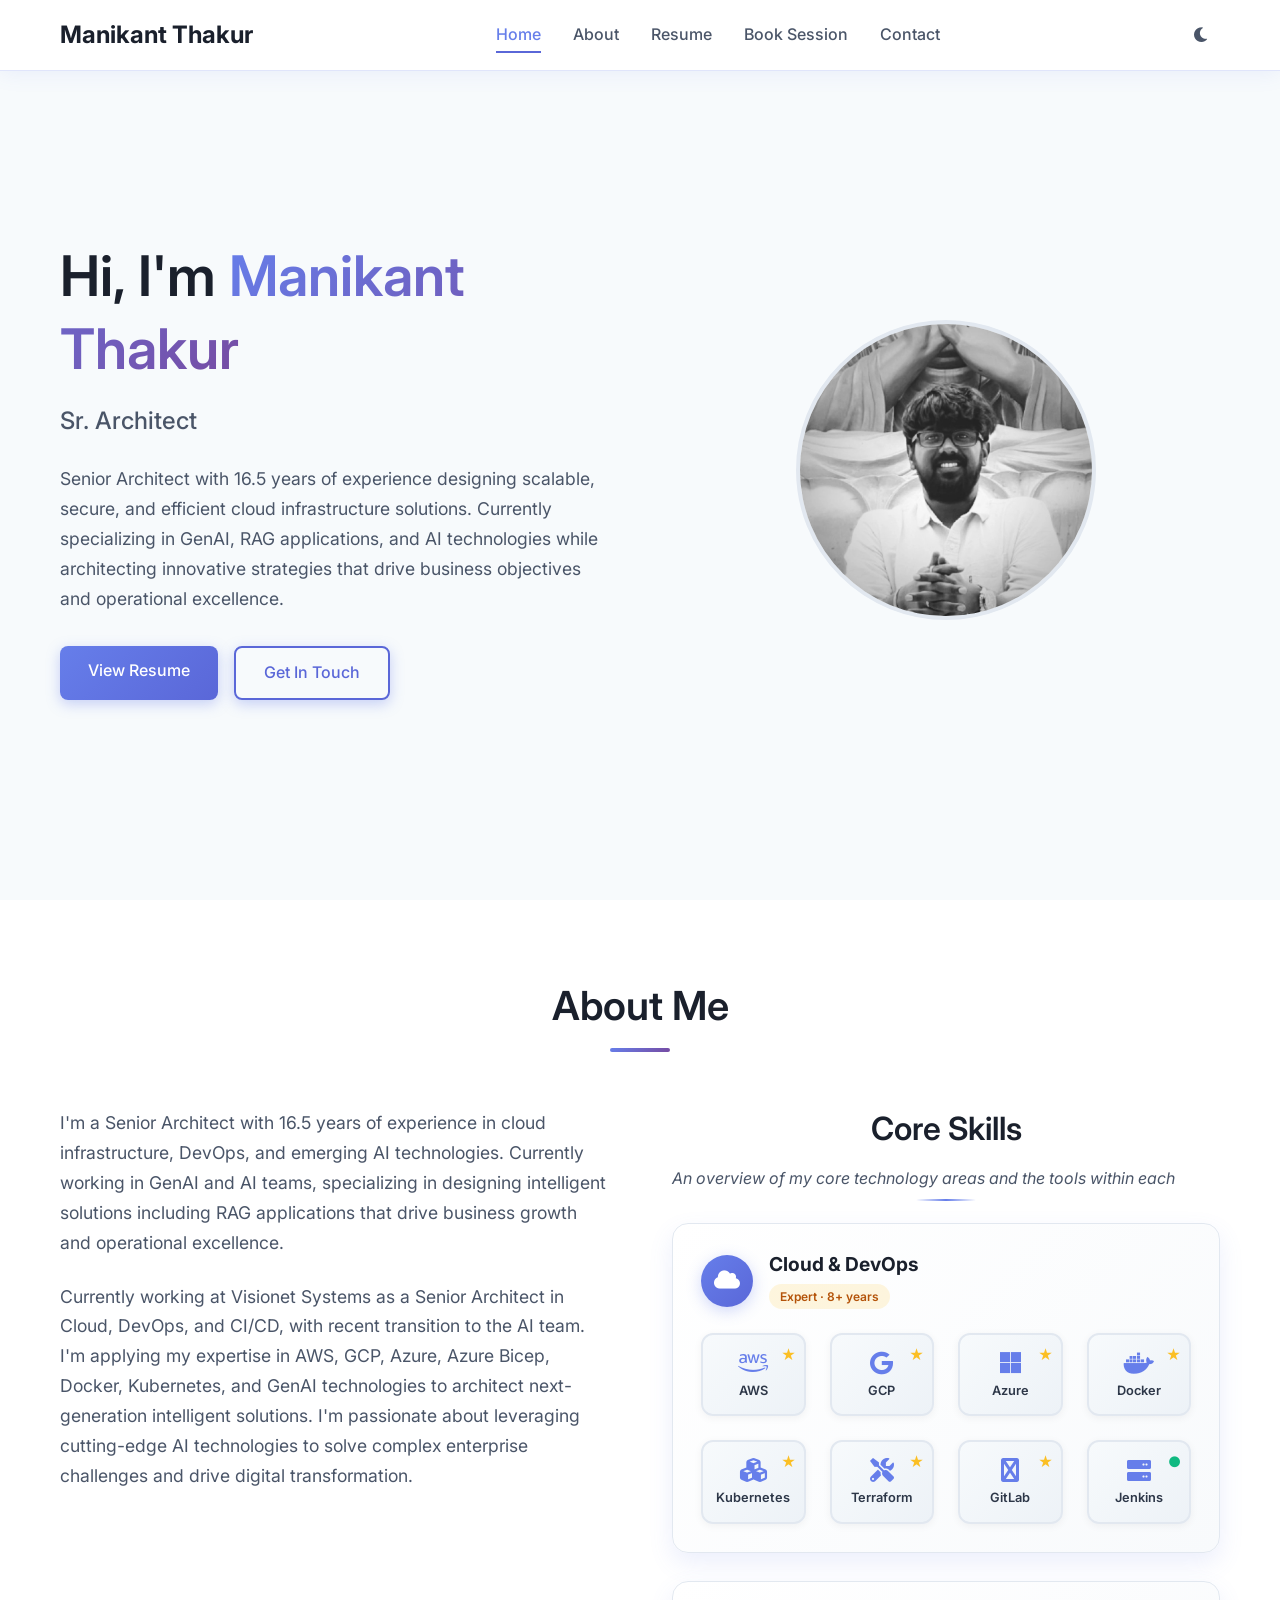
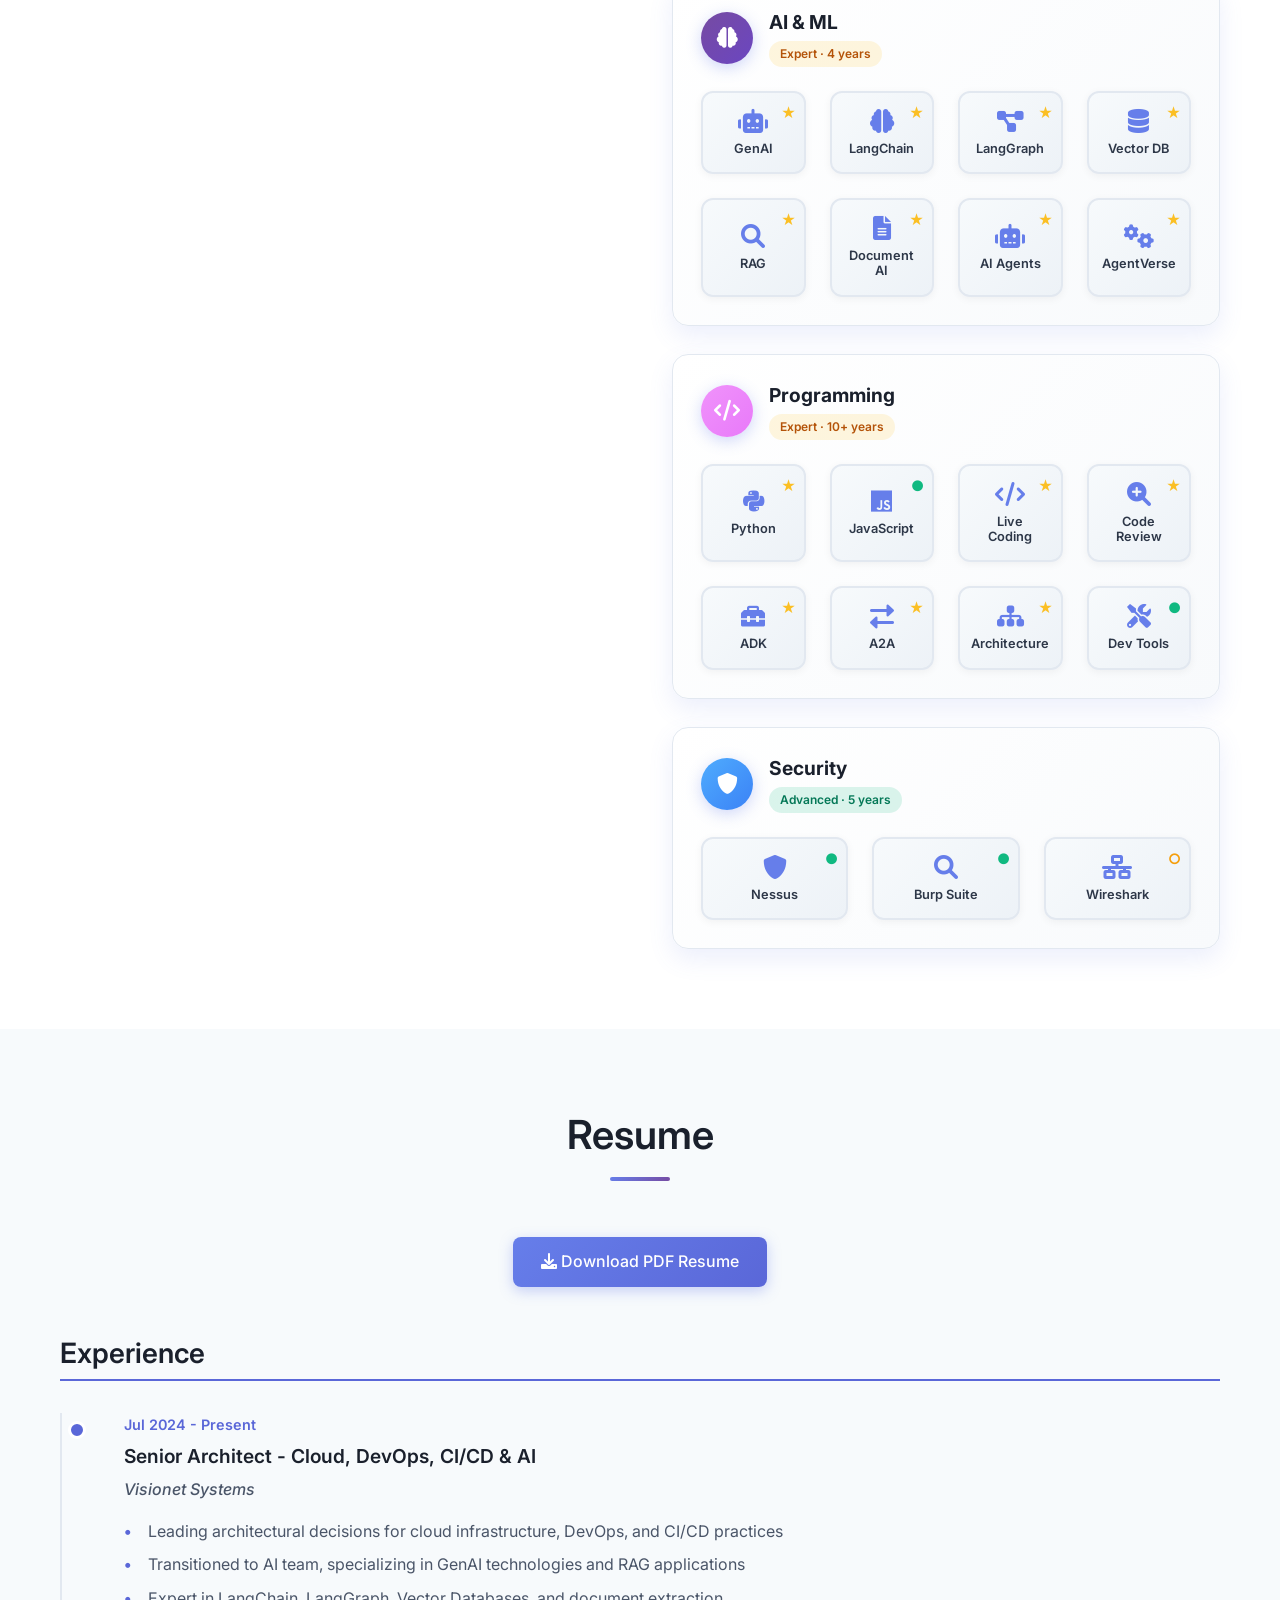
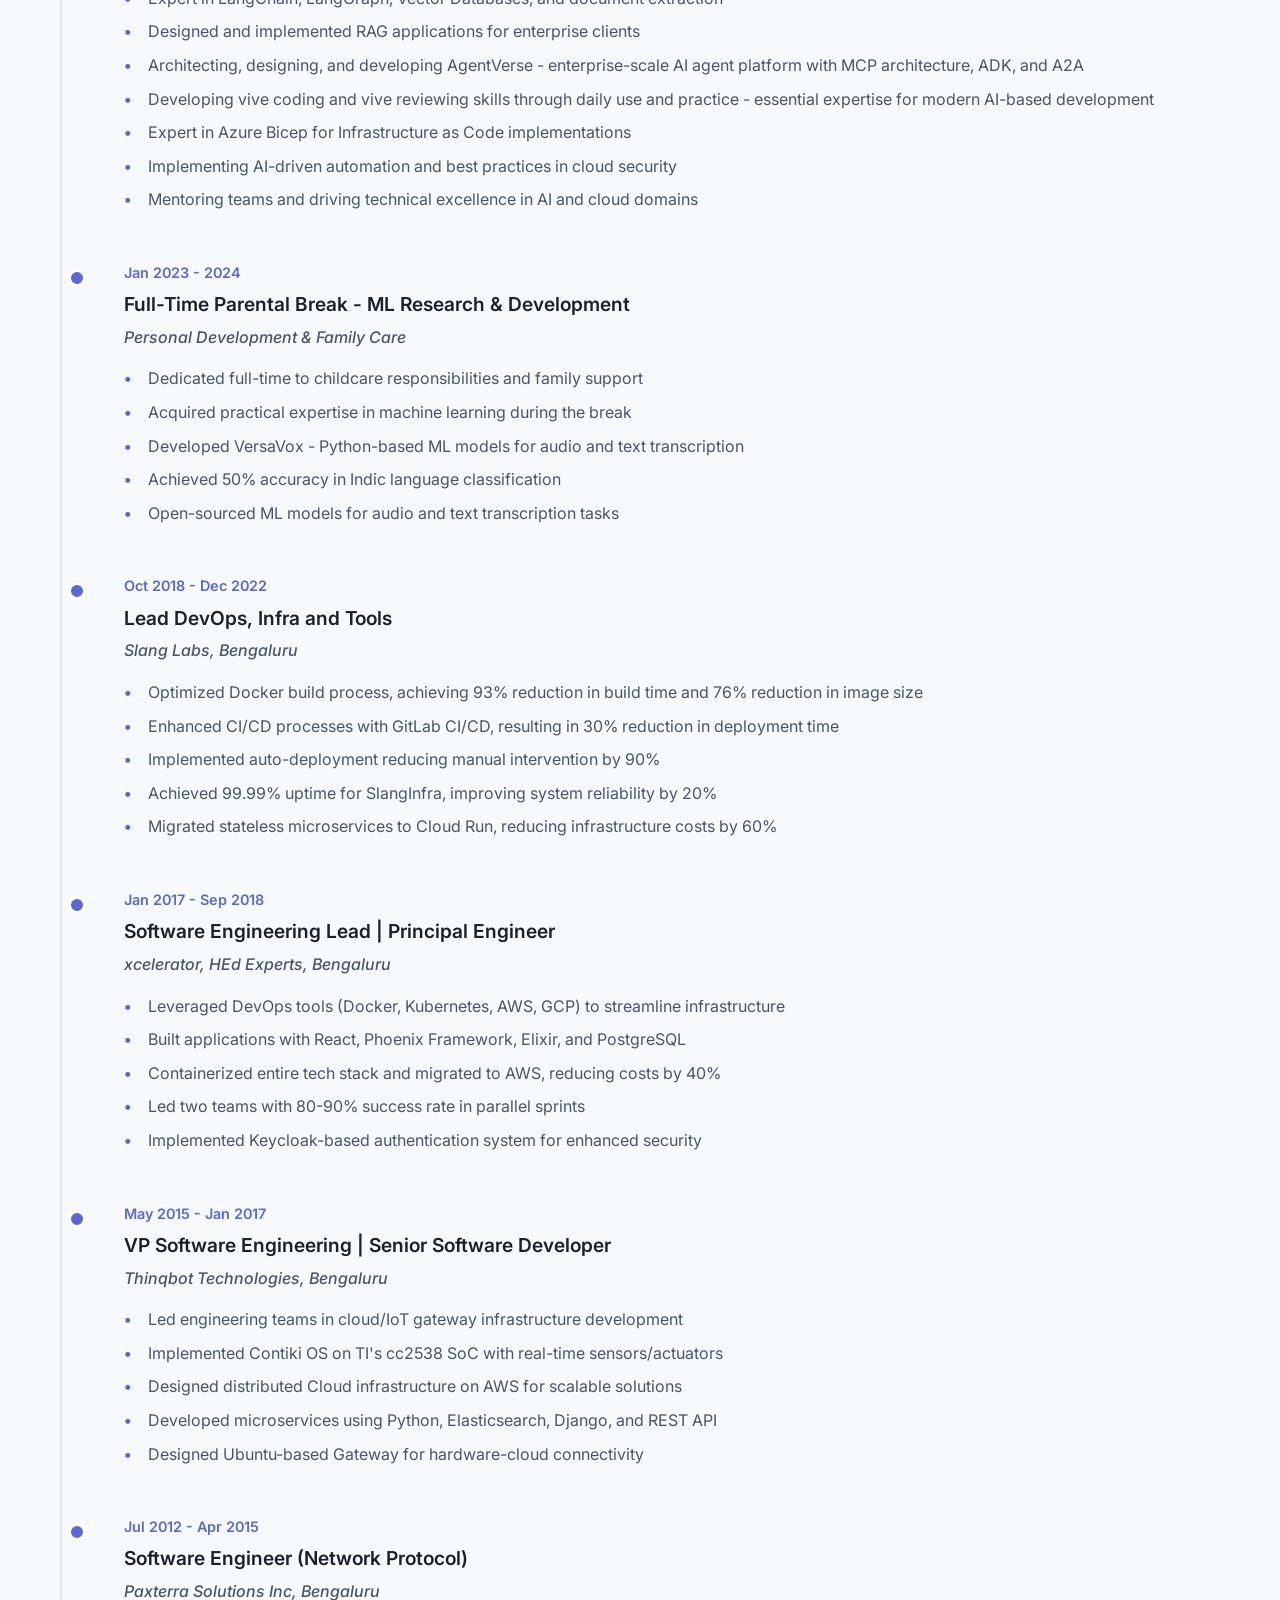
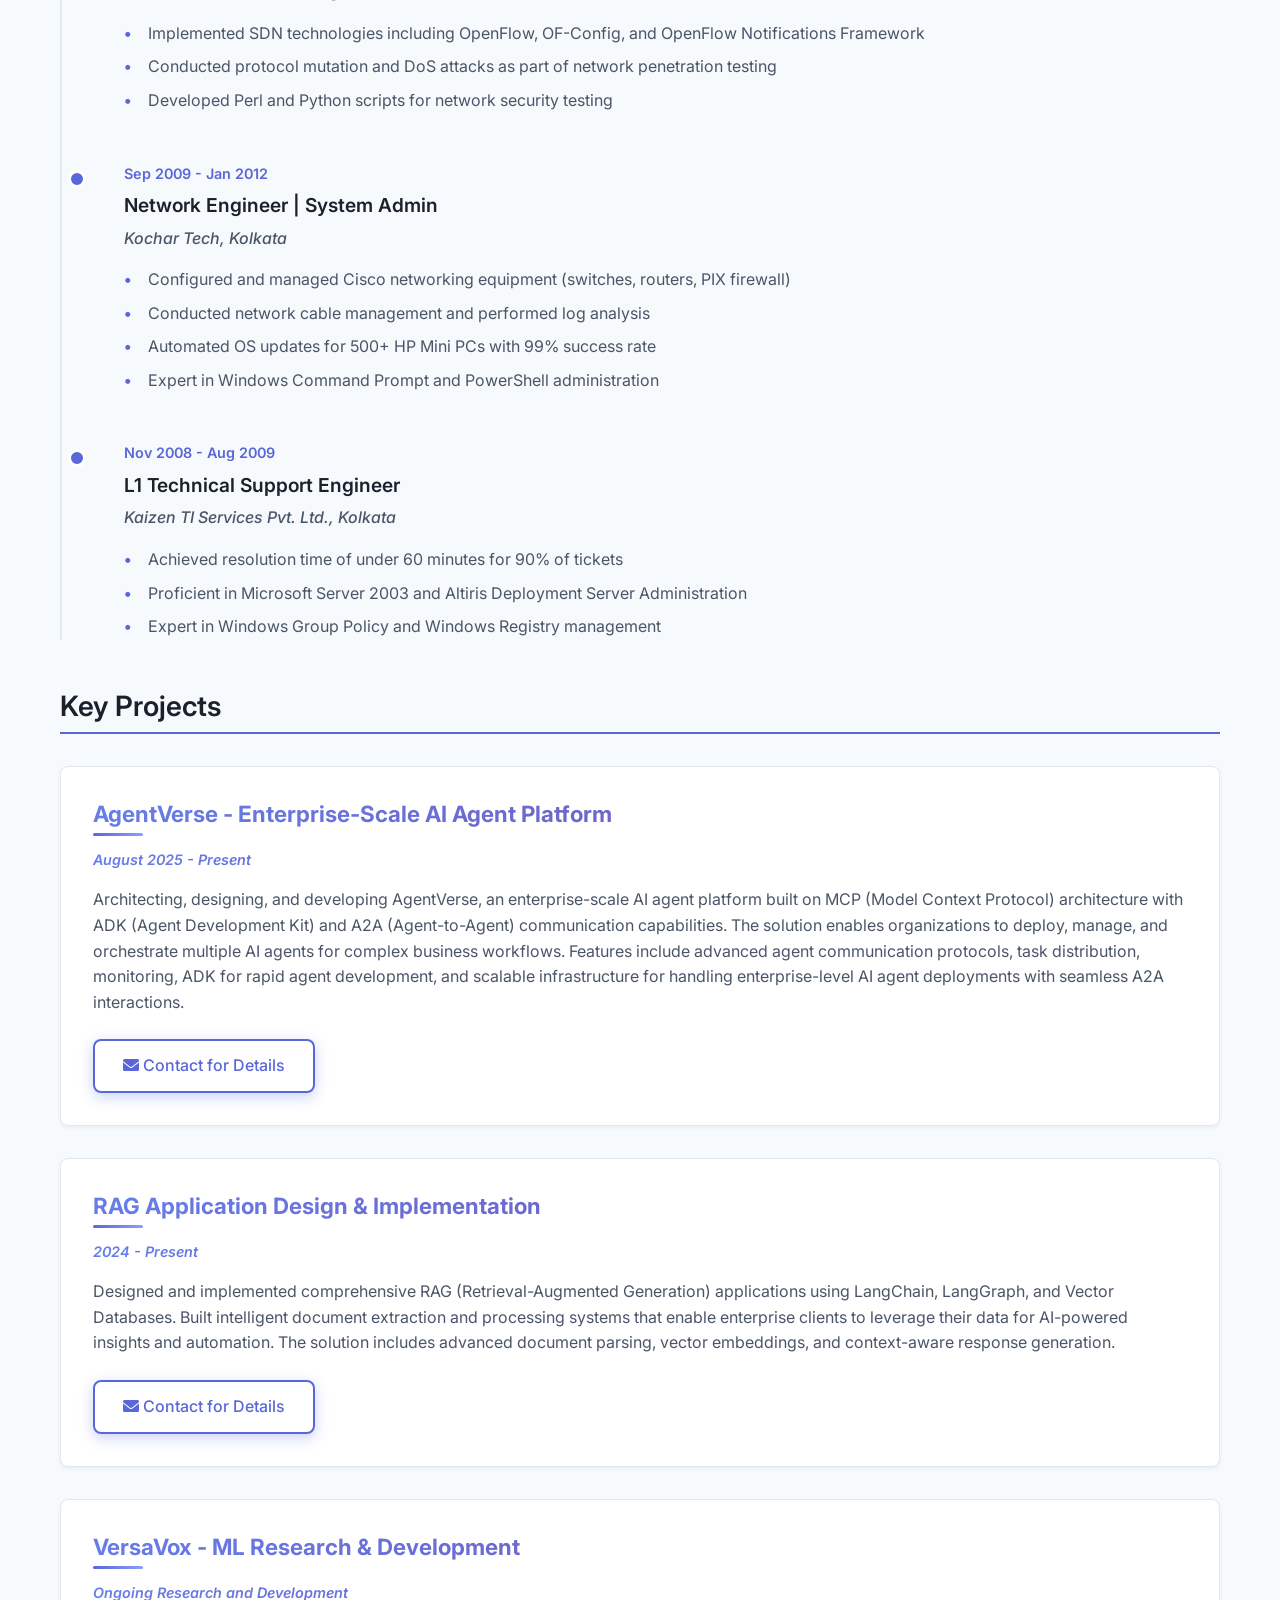
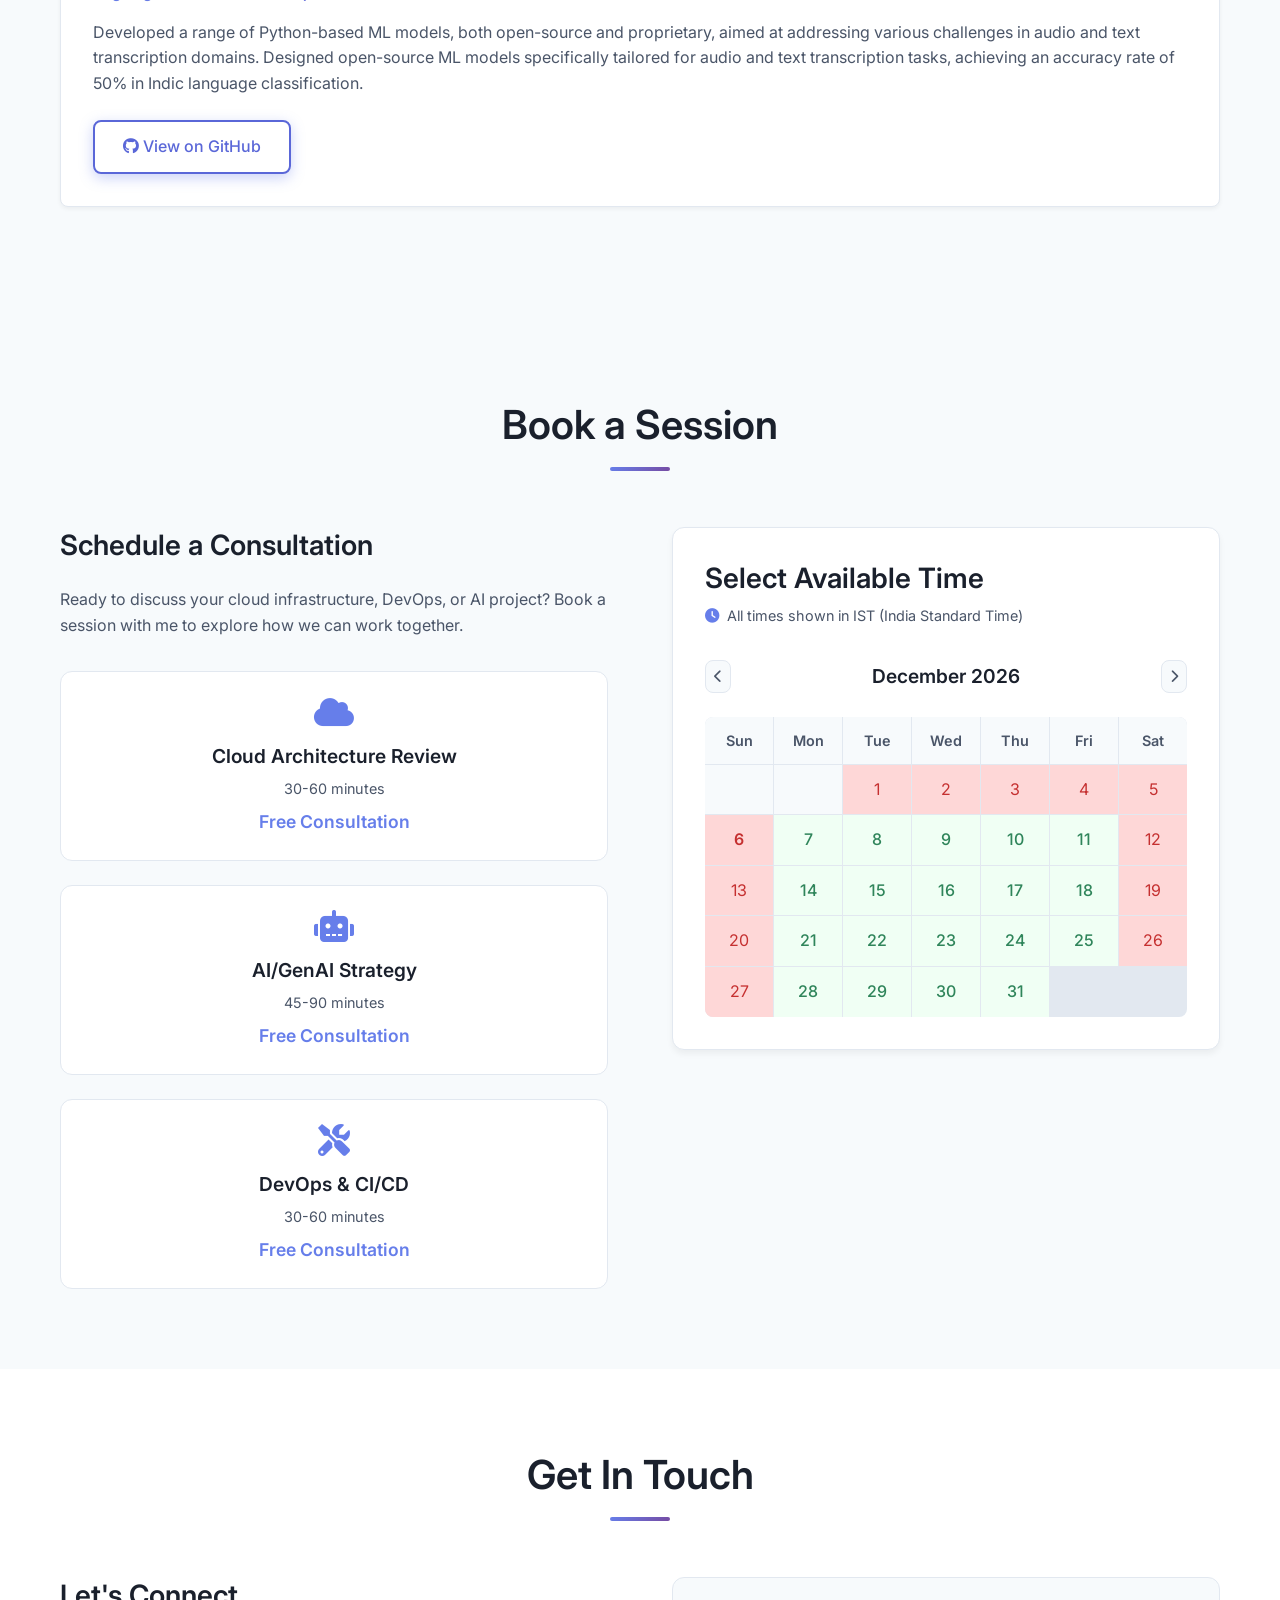
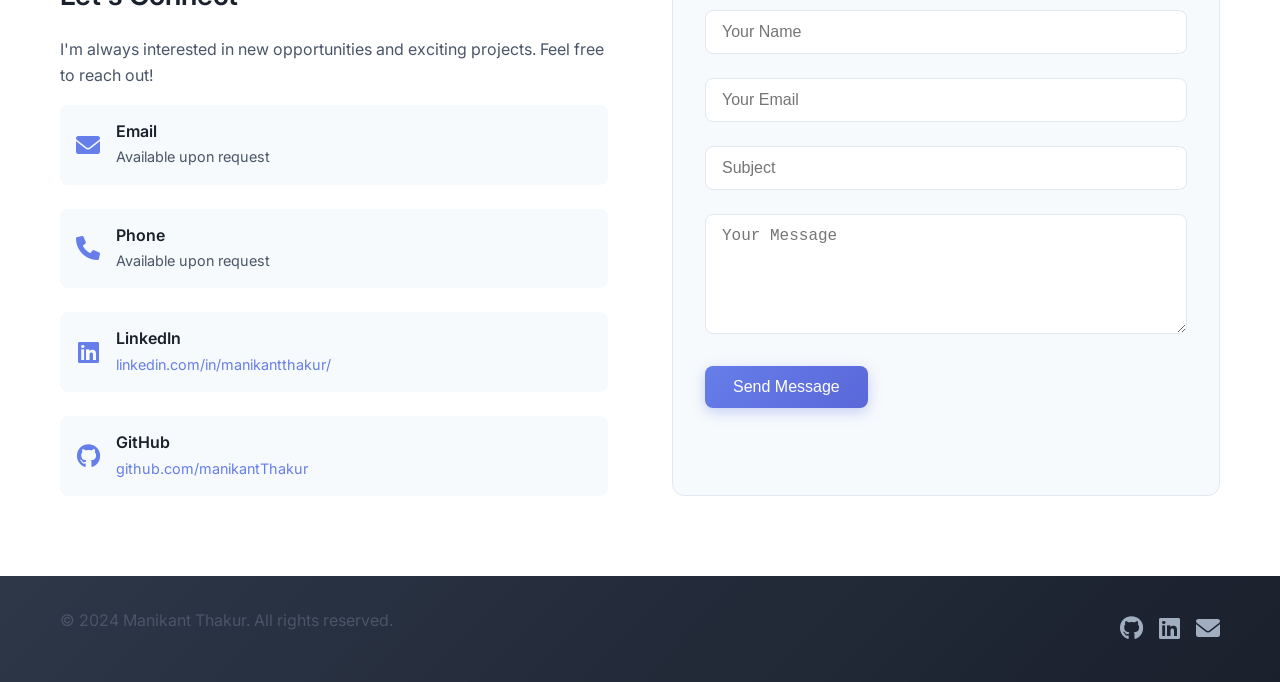
==== commit f2b268d1: "Replace skills pie chart with category cards The clip-path pie chart kept producing visual bugs (ove" ====
--- a/index.html
+++ b/index.html
@@ -93,239 +93,169 @@
                 </div>
                 <div class="skills">
                     <h3>Core Skills</h3>
-                    <p class="skills-intro">Click on any skill category to explore detailed technologies</p>
-                    
-                    <div class="pie-chart-container">
-                        <div class="pie-chart">
-                            <!-- Use divs instead of SVG for better click handling -->
-                            <div class="pie-segment" data-category="cloud" style="clip-path: polygon(50% 50%, 50% 0%, 100% 0%, 100% 50%);">
-                                <div class="segment-content">
+                    <p class="skills-intro">An overview of my core technology areas and the tools within each</p>
+
+                    <div class="skills-grid">
+                        <div class="skill-category-card" data-category="cloud">
+                            <div class="skill-category-header">
+                                <div class="skill-category-icon">
                                     <i class="fas fa-cloud"></i>
-                                    <div class="segment-text">
-                                        <span class="skill-name">Cloud & DevOps</span>
-                                        <span class="skill-level">★ Expert (8+ years)</span>
-                                    </div>
-                                </div>
-                            </div>
-                            <div class="pie-segment" data-category="ai" style="clip-path: polygon(50% 50%, 0% 50%, 0% 0%, 50% 0%);">
-                                <div class="segment-content">
+                                </div>
+                                <div class="skill-category-title">
+                                    <h4>Cloud & DevOps</h4>
+                                    <span class="skill-level-badge expert">Expert &middot; 8+ years</span>
+                                </div>
+                            </div>
+                            <div class="skill-items">
+                                <div class="skill-item" data-level="expert">
+                                    <i class="fab fa-aws"></i>
+                                    <span>AWS</span>
+                                </div>
+                                <div class="skill-item" data-level="expert">
+                                    <i class="fab fa-google"></i>
+                                    <span>GCP</span>
+                                </div>
+                                <div class="skill-item" data-level="expert">
+                                    <i class="fab fa-microsoft"></i>
+                                    <span>Azure</span>
+                                </div>
+                                <div class="skill-item" data-level="expert">
+                                    <i class="fab fa-docker"></i>
+                                    <span>Docker</span>
+                                </div>
+                                <div class="skill-item" data-level="expert">
+                                    <i class="fas fa-cubes"></i>
+                                    <span>Kubernetes</span>
+                                </div>
+                                <div class="skill-item" data-level="expert">
+                                    <i class="fas fa-tools"></i>
+                                    <span>Terraform</span>
+                                </div>
+                                <div class="skill-item" data-level="expert">
+                                    <i class="fas fa-git-alt"></i>
+                                    <span>GitLab</span>
+                                </div>
+                                <div class="skill-item" data-level="advanced">
+                                    <i class="fas fa-server"></i>
+                                    <span>Jenkins</span>
+                                </div>
+                            </div>
+                        </div>
+
+                        <div class="skill-category-card" data-category="ai">
+                            <div class="skill-category-header">
+                                <div class="skill-category-icon">
                                     <i class="fas fa-brain"></i>
-                                    <div class="segment-text">
-                                        <span class="skill-name">AI & ML</span>
-                                        <span class="skill-level">● Advanced (4 years)</span>
-                                    </div>
-                                </div>
-                            </div>
-                            <div class="pie-segment" data-category="programming" style="clip-path: polygon(50% 50%, 50% 100%, 0% 100%, 0% 50%);">
-                                <div class="segment-content">
+                                </div>
+                                <div class="skill-category-title">
+                                    <h4>AI & ML</h4>
+                                    <span class="skill-level-badge expert">Expert &middot; 4 years</span>
+                                </div>
+                            </div>
+                            <div class="skill-items">
+                                <div class="skill-item" data-level="expert">
+                                    <i class="fas fa-robot"></i>
+                                    <span>GenAI</span>
+                                </div>
+                                <div class="skill-item" data-level="expert">
+                                    <i class="fas fa-brain"></i>
+                                    <span>LangChain</span>
+                                </div>
+                                <div class="skill-item" data-level="expert">
+                                    <i class="fas fa-project-diagram"></i>
+                                    <span>LangGraph</span>
+                                </div>
+                                <div class="skill-item" data-level="expert">
+                                    <i class="fas fa-database"></i>
+                                    <span>Vector DB</span>
+                                </div>
+                                <div class="skill-item" data-level="expert">
+                                    <i class="fas fa-search"></i>
+                                    <span>RAG</span>
+                                </div>
+                                <div class="skill-item" data-level="expert">
+                                    <i class="fas fa-file-alt"></i>
+                                    <span>Document AI</span>
+                                </div>
+                                <div class="skill-item" data-level="expert">
+                                    <i class="fas fa-robot"></i>
+                                    <span>AI Agents</span>
+                                </div>
+                                <div class="skill-item" data-level="expert">
+                                    <i class="fas fa-cogs"></i>
+                                    <span>AgentVerse</span>
+                                </div>
+                            </div>
+                        </div>
+
+                        <div class="skill-category-card" data-category="programming">
+                            <div class="skill-category-header">
+                                <div class="skill-category-icon">
                                     <i class="fas fa-code"></i>
-                                    <div class="segment-text">
-                                        <span class="skill-name">Programming</span>
-                                        <span class="skill-level">★ Expert (10+ years)</span>
-                                    </div>
-                                </div>
-                            </div>
-                            <div class="pie-segment" data-category="security" style="clip-path: polygon(50% 50%, 100% 50%, 100% 100%, 50% 100%);">
-                                <div class="segment-content">
+                                </div>
+                                <div class="skill-category-title">
+                                    <h4>Programming</h4>
+                                    <span class="skill-level-badge expert">Expert &middot; 10+ years</span>
+                                </div>
+                            </div>
+                            <div class="skill-items">
+                                <div class="skill-item" data-level="expert">
+                                    <i class="fab fa-python"></i>
+                                    <span>Python</span>
+                                </div>
+                                <div class="skill-item" data-level="advanced">
+                                    <i class="fab fa-js"></i>
+                                    <span>JavaScript</span>
+                                </div>
+                                <div class="skill-item" data-level="expert">
+                                    <i class="fas fa-code"></i>
+                                    <span>Live Coding</span>
+                                </div>
+                                <div class="skill-item" data-level="expert">
+                                    <i class="fas fa-search-plus"></i>
+                                    <span>Code Review</span>
+                                </div>
+                                <div class="skill-item" data-level="expert">
+                                    <i class="fas fa-toolbox"></i>
+                                    <span>ADK</span>
+                                </div>
+                                <div class="skill-item" data-level="expert">
+                                    <i class="fas fa-exchange-alt"></i>
+                                    <span>A2A</span>
+                                </div>
+                                <div class="skill-item" data-level="expert">
+                                    <i class="fas fa-sitemap"></i>
+                                    <span>Architecture</span>
+                                </div>
+                                <div class="skill-item" data-level="advanced">
+                                    <i class="fas fa-tools"></i>
+                                    <span>Dev Tools</span>
+                                </div>
+                            </div>
+                        </div>
+
+                        <div class="skill-category-card" data-category="security">
+                            <div class="skill-category-header">
+                                <div class="skill-category-icon">
                                     <i class="fas fa-shield-alt"></i>
-                                    <div class="segment-text">
-                                        <span class="skill-name">Security</span>
-                                        <span class="skill-level">● Advanced (5 years)</span>
-                                    </div>
-                                </div>
-                            </div>
-                            
-                            
-                        </div>
-                        
-                        
-                        <!-- Skill details panels -->
-                        <div class="skill-details-panels">
-                            <!-- Cloud & DevOps Details -->
-                            <div class="skill-details-panel" data-category="cloud">
-                                <div class="panel-header">
-                                    <div class="panel-icon">
-                                        <i class="fas fa-cloud"></i>
-                                    </div>
-                                    <div class="panel-title">
-                                        <h4>Cloud & DevOps</h4>
-                                        <span class="skill-level expert">Expert</span>
-                                    </div>
-                                    <button class="panel-close">
-                                        <i class="fas fa-times"></i>
-                                    </button>
-                                </div>
-                                <div class="panel-content">
-                                    <div class="skill-items">
-                                        <div class="skill-item" data-level="expert">
-                                            <i class="fab fa-aws"></i>
-                                            <span>AWS</span>
-                                        </div>
-                                        <div class="skill-item" data-level="expert">
-                                            <i class="fab fa-google"></i>
-                                            <span>GCP</span>
-                                        </div>
-                                        <div class="skill-item" data-level="expert">
-                                            <i class="fab fa-microsoft"></i>
-                                            <span>Azure</span>
-                                        </div>
-                                        <div class="skill-item" data-level="expert">
-                                            <i class="fab fa-docker"></i>
-                                            <span>Docker</span>
-                                        </div>
-                                        <div class="skill-item" data-level="expert">
-                                            <i class="fas fa-cubes"></i>
-                                            <span>Kubernetes</span>
-                                        </div>
-                                        <div class="skill-item" data-level="expert">
-                                            <i class="fas fa-tools"></i>
-                                            <span>Terraform</span>
-                                        </div>
-                                        <div class="skill-item" data-level="expert">
-                                            <i class="fas fa-git-alt"></i>
-                                            <span>GitLab</span>
-                                        </div>
-                                        <div class="skill-item" data-level="advanced">
-                                            <i class="fas fa-server"></i>
-                                            <span>Jenkins</span>
-                                        </div>
-                                    </div>
-                                </div>
-                            </div>
-
-                            <!-- AI & ML Details -->
-                            <div class="skill-details-panel" data-category="ai">
-                                <div class="panel-header">
-                                    <div class="panel-icon">
-                                        <i class="fas fa-brain"></i>
-                                    </div>
-                                    <div class="panel-title">
-                                        <h4>AI & ML</h4>
-                                        <span class="skill-level expert">Expert</span>
-                                    </div>
-                                    <button class="panel-close">
-                                        <i class="fas fa-times"></i>
-                                    </button>
-                                </div>
-                                <div class="panel-content">
-                                    <div class="skill-items">
-                                        <div class="skill-item" data-level="expert">
-                                            <i class="fas fa-robot"></i>
-                                            <span>GenAI</span>
-                                        </div>
-                                        <div class="skill-item" data-level="expert">
-                                            <i class="fas fa-brain"></i>
-                                            <span>LangChain</span>
-                                        </div>
-                                        <div class="skill-item" data-level="expert">
-                                            <i class="fas fa-project-diagram"></i>
-                                            <span>LangGraph</span>
-                                        </div>
-                                        <div class="skill-item" data-level="expert">
-                                            <i class="fas fa-database"></i>
-                                            <span>Vector DB</span>
-                                        </div>
-                                        <div class="skill-item" data-level="expert">
-                                            <i class="fas fa-search"></i>
-                                            <span>RAG</span>
-                                        </div>
-                                        <div class="skill-item" data-level="expert">
-                                            <i class="fas fa-file-alt"></i>
-                                            <span>Document AI</span>
-                                        </div>
-                                        <div class="skill-item" data-level="expert">
-                                            <i class="fas fa-robot"></i>
-                                            <span>AI Agents</span>
-                                        </div>
-                                        <div class="skill-item" data-level="expert">
-                                            <i class="fas fa-cogs"></i>
-                                            <span>AgentVerse</span>
-                                        </div>
-                                    </div>
-                                </div>
-                            </div>
-
-                            <!-- Programming Details -->
-                            <div class="skill-details-panel" data-category="programming">
-                                <div class="panel-header">
-                                    <div class="panel-icon">
-                                        <i class="fas fa-code"></i>
-                                    </div>
-                                    <div class="panel-title">
-                                        <h4>Programming</h4>
-                                        <span class="skill-level expert">Expert</span>
-                                    </div>
-                                    <button class="panel-close">
-                                        <i class="fas fa-times"></i>
-                                    </button>
-                                </div>
-                                <div class="panel-content">
-                                    <div class="skill-items">
-                                        <div class="skill-item" data-level="expert">
-                                            <i class="fab fa-python"></i>
-                                            <span>Python</span>
-                                        </div>
-                                        <div class="skill-item" data-level="advanced">
-                                            <i class="fab fa-js"></i>
-                                            <span>JavaScript</span>
-                                        </div>
-                                        <div class="skill-item" data-level="expert">
-                                            <i class="fas fa-code"></i>
-                                            <span>Live Coding</span>
-                                        </div>
-                                        <div class="skill-item" data-level="expert">
-                                            <i class="fas fa-search-plus"></i>
-                                            <span>Code Review</span>
-                                        </div>
-                                        <div class="skill-item" data-level="expert">
-                                            <i class="fas fa-toolbox"></i>
-                                            <span>ADK</span>
-                                        </div>
-                                        <div class="skill-item" data-level="expert">
-                                            <i class="fas fa-exchange-alt"></i>
-                                            <span>A2A</span>
-                                        </div>
-                                        <div class="skill-item" data-level="expert">
-                                            <i class="fas fa-sitemap"></i>
-                                            <span>Architecture</span>
-                                        </div>
-                                        <div class="skill-item" data-level="advanced">
-                                            <i class="fas fa-tools"></i>
-                                            <span>Dev Tools</span>
-                                        </div>
-                                    </div>
-                                </div>
-                            </div>
-
-                            <!-- Security Details -->
-                            <div class="skill-details-panel" data-category="security">
-                                <div class="panel-header">
-                                    <div class="panel-icon">
-                                        <i class="fas fa-shield-alt"></i>
-                                    </div>
-                                    <div class="panel-title">
-                                        <h4>Security</h4>
-                                        <span class="skill-level advanced">Advanced</span>
-                                    </div>
-                                    <button class="panel-close">
-                                        <i class="fas fa-times"></i>
-                                    </button>
-                                </div>
-                                <div class="panel-content">
-                                    <div class="skill-items">
-                                        <div class="skill-item" data-level="advanced">
-                                            <i class="fas fa-shield-alt"></i>
-                                            <span>Nessus</span>
-                                        </div>
-                                        <div class="skill-item" data-level="advanced">
-                                            <i class="fas fa-search"></i>
-                                            <span>Burp Suite</span>
-                                        </div>
-                                        <div class="skill-item" data-level="intermediate">
-                                            <i class="fas fa-network-wired"></i>
-                                            <span>Wireshark</span>
-                                        </div>
-                                    </div>
+                                </div>
+                                <div class="skill-category-title">
+                                    <h4>Security</h4>
+                                    <span class="skill-level-badge advanced">Advanced &middot; 5 years</span>
+                                </div>
+                            </div>
+                            <div class="skill-items">
+                                <div class="skill-item" data-level="advanced">
+                                    <i class="fas fa-shield-alt"></i>
+                                    <span>Nessus</span>
+                                </div>
+                                <div class="skill-item" data-level="advanced">
+                                    <i class="fas fa-search"></i>
+                                    <span>Burp Suite</span>
+                                </div>
+                                <div class="skill-item" data-level="intermediate">
+                                    <i class="fas fa-network-wired"></i>
+                                    <span>Wireshark</span>
                                 </div>
                             </div>
                         </div>
--- a/css/style.css
+++ b/css/style.css
@@ -458,340 +458,121 @@
         color: #a0aec0;
     }
 
-/* Pie Chart Container */
-.pie-chart-container {
-    position: relative;
-    max-width: 600px;
-    margin: 0 auto;
-    padding: 2rem;
-}
-
-.pie-chart {
-    position: relative;
-    width: 100%;
-    max-width: 400px;
-    margin: 0 auto;
-    aspect-ratio: 1;
-    border-radius: 50%;
-    overflow: hidden;
-    box-shadow: 0 10px 25px rgba(102, 126, 234, 0.15);
-}
-
-.pie-segment {
-    position: absolute;
-    top: 0;
-    left: 0;
-    width: 100%;
-    height: 100%;
-    cursor: pointer;
-    transition: all 0.3s ease;
-    transform-origin: center;
+/* Skill Category Cards */
+.skills-grid {
+    display: grid;
+    grid-template-columns: repeat(auto-fit, minmax(320px, 1fr));
+    gap: 1.75rem;
+    margin-top: 2rem;
+}
+
+.skill-category-card {
+    background: linear-gradient(135deg, #ffffff 0%, #f8fafc 100%);
+    border-radius: 16px;
+    box-shadow: 0 10px 25px rgba(102, 126, 234, 0.12);
+    border: 1px solid #e2e8f0;
+    padding: 1.75rem;
+    transition: transform 0.3s ease, box-shadow 0.3s ease;
+}
+
+.skill-category-card:hover {
+    transform: translateY(-4px);
+    box-shadow: 0 16px 35px rgba(102, 126, 234, 0.18);
+}
+
+:root[data-theme="dark"] .skill-category-card {
+    background: linear-gradient(135deg, #2d3748 0%, #1a202c 100%);
+    border-color: #4a5568;
+    box-shadow: 0 10px 25px rgba(0, 0, 0, 0.3);
+}
+
+:root[data-theme="dark"] .skill-category-card:hover {
+    box-shadow: 0 16px 35px rgba(0, 0, 0, 0.4);
+}
+
+.skill-category-header {
     display: flex;
     align-items: center;
-    justify-content: center;
-}
-
-.pie-segment[data-category="cloud"] {
-    background: linear-gradient(135deg, #667eea 0%, #5a67d8 100%);
-}
-
-.pie-segment[data-category="ai"] {
-    background: linear-gradient(135deg, #764ba2 0%, #6b46c1 100%);
-}
-
-.pie-segment[data-category="programming"] {
-    background: linear-gradient(135deg, #f093fb 0%, #e879f9 100%);
-}
-
-.pie-segment[data-category="security"] {
-    background: linear-gradient(135deg, #4facfe 0%, #3b82f6 100%);
-}
-
-.pie-segment:hover {
-    transform: scale(1.05);
-    filter: brightness(1.1);
-    z-index: 5;
-}
-
-.pie-segment.active {
-    transform: scale(1.1);
-    filter: brightness(1.2);
-    z-index: 10;
-}
-
-.segment-content {
-    display: flex;
-    flex-direction: column;
-    align-items: center;
-    justify-content: center;
-    color: white;
-    text-align: center;
-    pointer-events: none;
-    padding: 0.5rem;
-    height: 100%;
-    position: relative;
-}
-
-.segment-text {
-    position: absolute;
-    transform: translate(-50%, -50%);
-    display: flex;
-    flex-direction: column;
-    align-items: center;
-    text-align: center;
-    z-index: 5;
-}
-
-/* Center the label within each segment's own quadrant */
-.pie-segment[data-category="cloud"] .segment-text {
-    top: 25%;
-    left: 75%;
-}
-
-.pie-segment[data-category="ai"] .segment-text {
-    top: 25%;
-    left: 25%;
-}
-
-.pie-segment[data-category="programming"] .segment-text {
-    top: 75%;
-    left: 25%;
-}
-
-.pie-segment[data-category="security"] .segment-text {
-    top: 75%;
-    left: 75%;
-}
-
-.segment-content i {
-    font-size: 2rem;
-    margin-bottom: 0.5rem;
-    text-shadow: 0 2px 4px rgba(0, 0, 0, 0.3);
-}
-
-.segment-text .skill-name {
-    font-size: 0.8rem;
-    font-weight: 700;
-    color: white;
-    text-shadow: 0 2px 4px rgba(0, 0, 0, 0.7);
-    margin-bottom: 0.2rem;
-    white-space: nowrap;
-}
-
-.segment-text .skill-level {
-    font-size: 0.7rem;
-    font-weight: 600;
-    color: rgba(255, 255, 255, 0.9);
-    text-shadow: 0 1px 2px rgba(0, 0, 0, 0.7);
-    white-space: nowrap;
-}
-
-/* Position icons towards outer edge of each segment */
-.pie-segment[data-category="cloud"] .segment-content i {
-    position: absolute;
-    top: 15%;
-    right: 15%;
-    transform: translate(50%, -50%);
-}
-
-.pie-segment[data-category="ai"] .segment-content i {
-    position: absolute;
-    top: 15%;
-    left: 15%;
-    transform: translate(-50%, -50%);
-}
-
-.pie-segment[data-category="programming"] .segment-content i {
-    position: absolute;
-    bottom: 15%;
-    left: 15%;
-    transform: translate(-50%, 50%);
-}
-
-.pie-segment[data-category="security"] .segment-content i {
-    position: absolute;
-    bottom: 15%;
-    right: 15%;
-    transform: translate(50%, 50%);
-}
-
-/* Hover effects for icons */
-.pie-segment:hover .segment-content i {
-    transform: scale(1.2);
-    transition: all 0.3s ease;
-}
-
-.pie-segment[data-category="cloud"]:hover .segment-content i {
-    transform: translate(50%, -50%) scale(1.2);
-}
-
-.pie-segment[data-category="ai"]:hover .segment-content i {
-    transform: translate(-50%, -50%) scale(1.2);
-}
-
-.pie-segment[data-category="programming"]:hover .segment-content i {
-    transform: translate(-50%, 50%) scale(1.2);
-}
-
-.pie-segment[data-category="security"]:hover .segment-content i {
-    transform: translate(50%, 50%) scale(1.2);
-}
-
-
-/* Hover effects for segment text */
-.pie-segment:hover .segment-text .skill-name {
-    transform: scale(1.1);
-    transition: all 0.3s ease;
-}
-
-.pie-segment:hover .segment-text .skill-level {
-    transform: scale(1.05);
-    transition: all 0.3s ease;
-}
-
-
-.segment-content span {
-    font-size: 0.9rem;
-    font-weight: 600;
-    text-shadow: 0 1px 2px rgba(0, 0, 0, 0.3);
-}
-
-.segment-content .skill-name {
-    font-size: 1rem;
-    font-weight: 700;
-    margin-bottom: 0.2rem;
-}
-
-.segment-content .skill-level {
-    font-size: 0.75rem;
-    font-weight: 500;
-    opacity: 0.9;
-    margin-top: 0.2rem;
-}
-
-/* Skill Details Panels */
-.skill-details-panels {
-    margin-top: 2rem;
-}
-
-.skill-details-panel {
-    display: none;
-    background: linear-gradient(135deg, #ffffff 0%, #f8fafc 100%);
-    border-radius: 20px;
-    box-shadow: 0 20px 40px rgba(102, 126, 234, 0.15);
-    border: 1px solid #e2e8f0;
-    margin-bottom: 2rem;
-    opacity: 0;
-    transform: translateY(20px);
-    transition: all 0.3s ease;
-}
-
-@keyframes slideIn {
-    from {
-        opacity: 0;
-        transform: translateY(20px);
-    }
-    to {
-        opacity: 1;
-        transform: translateY(0);
-    }
-}
-
-.skill-details-panel.active {
-    display: block !important;
-    opacity: 1;
-    transform: translateY(0);
-}
-
-
-:root[data-theme="dark"] .skill-details-panel {
-        background: linear-gradient(135deg, #2d3748 0%, #1a202c 100%);
-        border-color: #4a5568;
-        box-shadow: 0 20px 40px rgba(0, 0, 0, 0.3);
-    }
-
-.panel-header {
-    display: flex;
-    align-items: center;
-    padding: 1.5rem 2rem;
-    border-bottom: 1px solid #e2e8f0;
-    background: linear-gradient(135deg, #f7fafc 0%, #edf2f7 100%);
-    border-radius: 20px 20px 0 0;
-}
-
-:root[data-theme="dark"] .panel-header {
-        border-bottom-color: #4a5568;
-        background: linear-gradient(135deg, #4a5568 0%, #2d3748 100%);
-    }
-
-.panel-icon {
-    width: 50px;
-    height: 50px;
+    margin-bottom: 1.5rem;
+}
+
+.skill-category-icon {
+    flex-shrink: 0;
+    width: 52px;
+    height: 52px;
     border-radius: 50%;
-    background: linear-gradient(135deg, #667eea 0%, #764ba2 100%);
     display: flex;
     align-items: center;
     justify-content: center;
     margin-right: 1rem;
+    color: white;
+    font-size: 1.3rem;
     box-shadow: 0 4px 15px rgba(102, 126, 234, 0.3);
 }
 
-.panel-icon i {
+.skill-category-card[data-category="cloud"] .skill-category-icon {
+    background: linear-gradient(135deg, #667eea 0%, #5a67d8 100%);
+}
+
+.skill-category-card[data-category="ai"] .skill-category-icon {
+    background: linear-gradient(135deg, #764ba2 0%, #6b46c1 100%);
+}
+
+.skill-category-card[data-category="programming"] .skill-category-icon {
+    background: linear-gradient(135deg, #f093fb 0%, #e879f9 100%);
+}
+
+.skill-category-card[data-category="security"] .skill-category-icon {
+    background: linear-gradient(135deg, #4facfe 0%, #3b82f6 100%);
+}
+
+.skill-category-title h4 {
+    margin: 0 0 0.35rem 0;
+    color: #1a202c;
     font-size: 1.2rem;
-    color: white;
-}
-
-.panel-title {
-    flex: 1;
-}
-
-.panel-title h4 {
-    margin: 0 0 0.25rem 0;
-    color: #1a202c;
-    font-size: 1.3rem;
     font-weight: 700;
 }
 
-:root[data-theme="dark"] .panel-title h4 {
-        color: #f7fafc;
-    }
-
-.panel-close {
-    background: none;
-    border: none;
-    font-size: 1.2rem;
-    color: #4a5568;
-    cursor: pointer;
-    padding: 0.5rem;
-    border-radius: 50%;
-    transition: all 0.3s ease;
-    width: 40px;
-    height: 40px;
-    display: flex;
-    align-items: center;
-    justify-content: center;
-}
-
-.panel-close:hover {
-    background: #f7fafc;
-    color: #1a202c;
-}
-
-:root[data-theme="dark"] .panel-close {
-        color: #a0aec0;
-    }
-
-:root[data-theme="dark"] .panel-close:hover {
-        background: #4a5568;
-        color: #f7fafc;
-    }
-
-.panel-content {
-    padding: 2rem;
-}
-
-.panel-content p {
-    line-height: 1.6;
+:root[data-theme="dark"] .skill-category-title h4 {
+    color: #f7fafc;
+}
+
+.skill-level-badge {
+    display: inline-block;
+    padding: 0.2rem 0.7rem;
+    border-radius: 999px;
+    font-size: 0.75rem;
+    font-weight: 600;
+}
+
+.skill-level-badge.expert {
+    background: rgba(251, 191, 36, 0.15);
+    color: #b45309;
+}
+
+.skill-level-badge.advanced {
+    background: rgba(16, 185, 129, 0.15);
+    color: #047857;
+}
+
+.skill-level-badge.intermediate {
+    background: rgba(245, 158, 11, 0.15);
+    color: #92400e;
+}
+
+:root[data-theme="dark"] .skill-level-badge.expert {
+    background: rgba(251, 191, 36, 0.18);
+    color: #fbbf24;
+}
+
+:root[data-theme="dark"] .skill-level-badge.advanced {
+    background: rgba(16, 185, 129, 0.18);
+    color: #34d399;
+}
+
+:root[data-theme="dark"] .skill-level-badge.intermediate {
+    background: rgba(245, 158, 11, 0.18);
+    color: #fbbf24;
 }
 
 .skill-items {
@@ -902,112 +683,51 @@
     font-weight: bold;
 }
 
-/* Animations */
-@keyframes pieSegmentHover {
-    0% {
-        transform: scale(1);
-    }
-    50% {
-        transform: scale(1.05);
-    }
-    100% {
-        transform: scale(1.1);
-    }
-}
-
-@keyframes panelSlideIn {
-    from {
-        opacity: 0;
-        transform: translateY(30px) scale(0.9);
-    }
-    to {
-        opacity: 1;
-        transform: translateY(0) scale(1);
-    }
-}
-
-
-/* Mobile Responsiveness for Pie Chart */
+/* Mobile Responsiveness for Skill Cards */
 @media (max-width: 768px) {
-    .pie-chart-container {
-        padding: 1rem;
-    }
-    
-    .pie-chart {
-        max-width: 300px;
-    }
-
-    .panel-header {
-        padding: 1rem 1.5rem;
-    }
-    
-    .panel-content {
-        padding: 1.5rem;
-    }
-    
+    .skills-grid {
+        grid-template-columns: 1fr;
+        gap: 1.25rem;
+    }
+
+    .skill-category-card {
+        padding: 1.25rem;
+    }
+
     .skill-items {
         grid-template-columns: repeat(auto-fit, minmax(80px, 1fr));
         gap: 1rem;
     }
-    
+
     .skill-item {
         padding: 0.75rem;
     }
-    
+
     .skill-item i {
         font-size: 1.2rem;
     }
-    
+
     .skill-item span {
         font-size: 0.7rem;
     }
 }
 
 @media (max-width: 480px) {
-    .pie-chart {
-        max-width: 250px;
-    }
-
     .skill-items {
         grid-template-columns: repeat(auto-fit, minmax(70px, 1fr));
         gap: 0.75rem;
     }
-    
+
     .skill-item {
         padding: 0.5rem;
     }
-    
+
     .skill-item i {
         font-size: 1rem;
     }
-    
+
     .skill-item span {
         font-size: 0.65rem;
-    }
-    
-    /* Adjust icon positioning for mobile */
-    .segment-content i {
-        font-size: 1.5rem;
-    }
-    
-    .pie-segment[data-category="cloud"] .segment-content i {
-        top: 8%;
-        right: 8%;
-    }
-    
-    .pie-segment[data-category="ai"] .segment-content i {
-        top: 8%;
-        left: 8%;
-    }
-    
-    .pie-segment[data-category="programming"] .segment-content i {
-        bottom: 8%;
-        left: 8%;
-    }
-    
-    .pie-segment[data-category="security"] .segment-content i {
-        bottom: 8%;
-        right: 8%;
     }
 }
 
@@ -2165,7 +1885,7 @@
 select:focus,
 textarea:focus,
 .scroll-to-top:focus-visible,
-.pie-segment:focus-visible,
+.theme-toggle:focus-visible,
 .calendar-day.available:focus-visible {
     outline: 2px solid #5a67d8;
     outline-offset: 2px;
@@ -2177,7 +1897,7 @@
 :root[data-theme="dark"] select:focus,
 :root[data-theme="dark"] textarea:focus,
 :root[data-theme="dark"] .scroll-to-top:focus-visible,
-:root[data-theme="dark"] .pie-segment:focus-visible,
+:root[data-theme="dark"] .theme-toggle:focus-visible,
 :root[data-theme="dark"] .calendar-day.available:focus-visible {
         outline-color: #8b9dfb;
     }
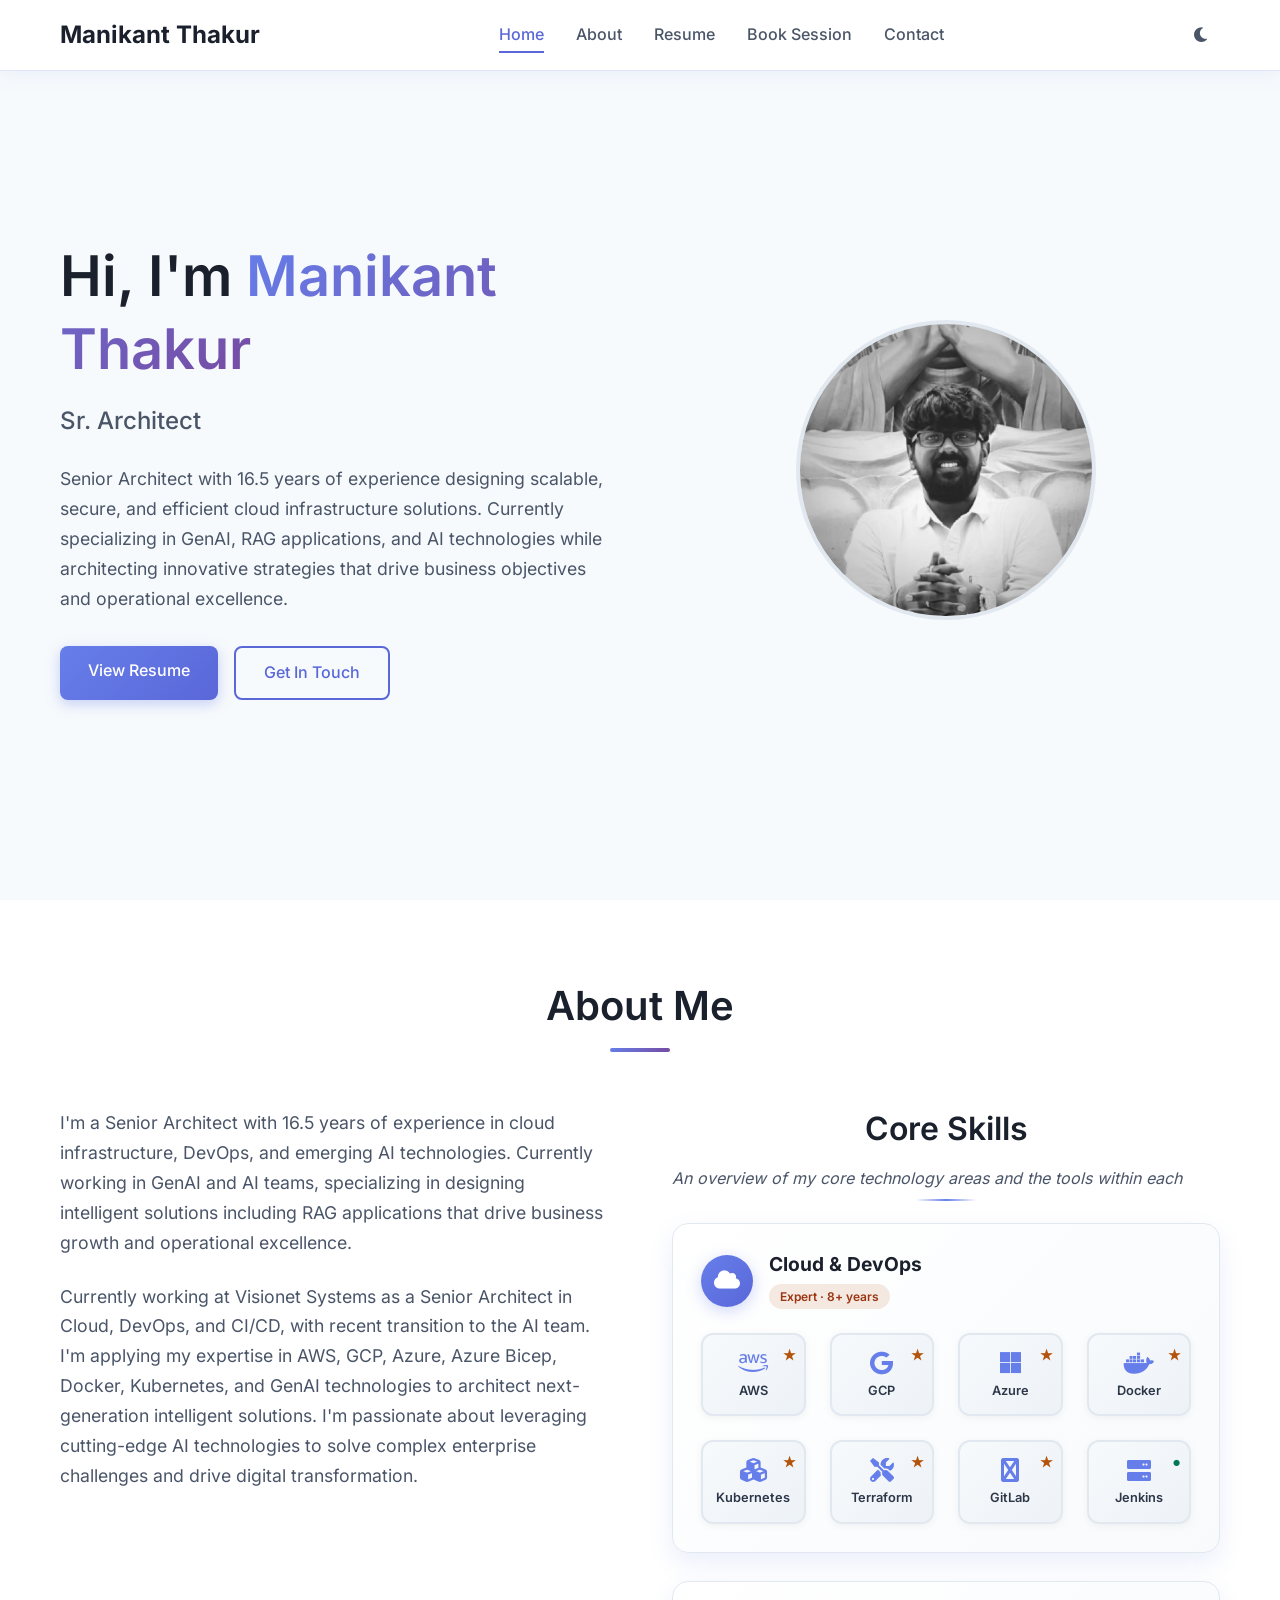
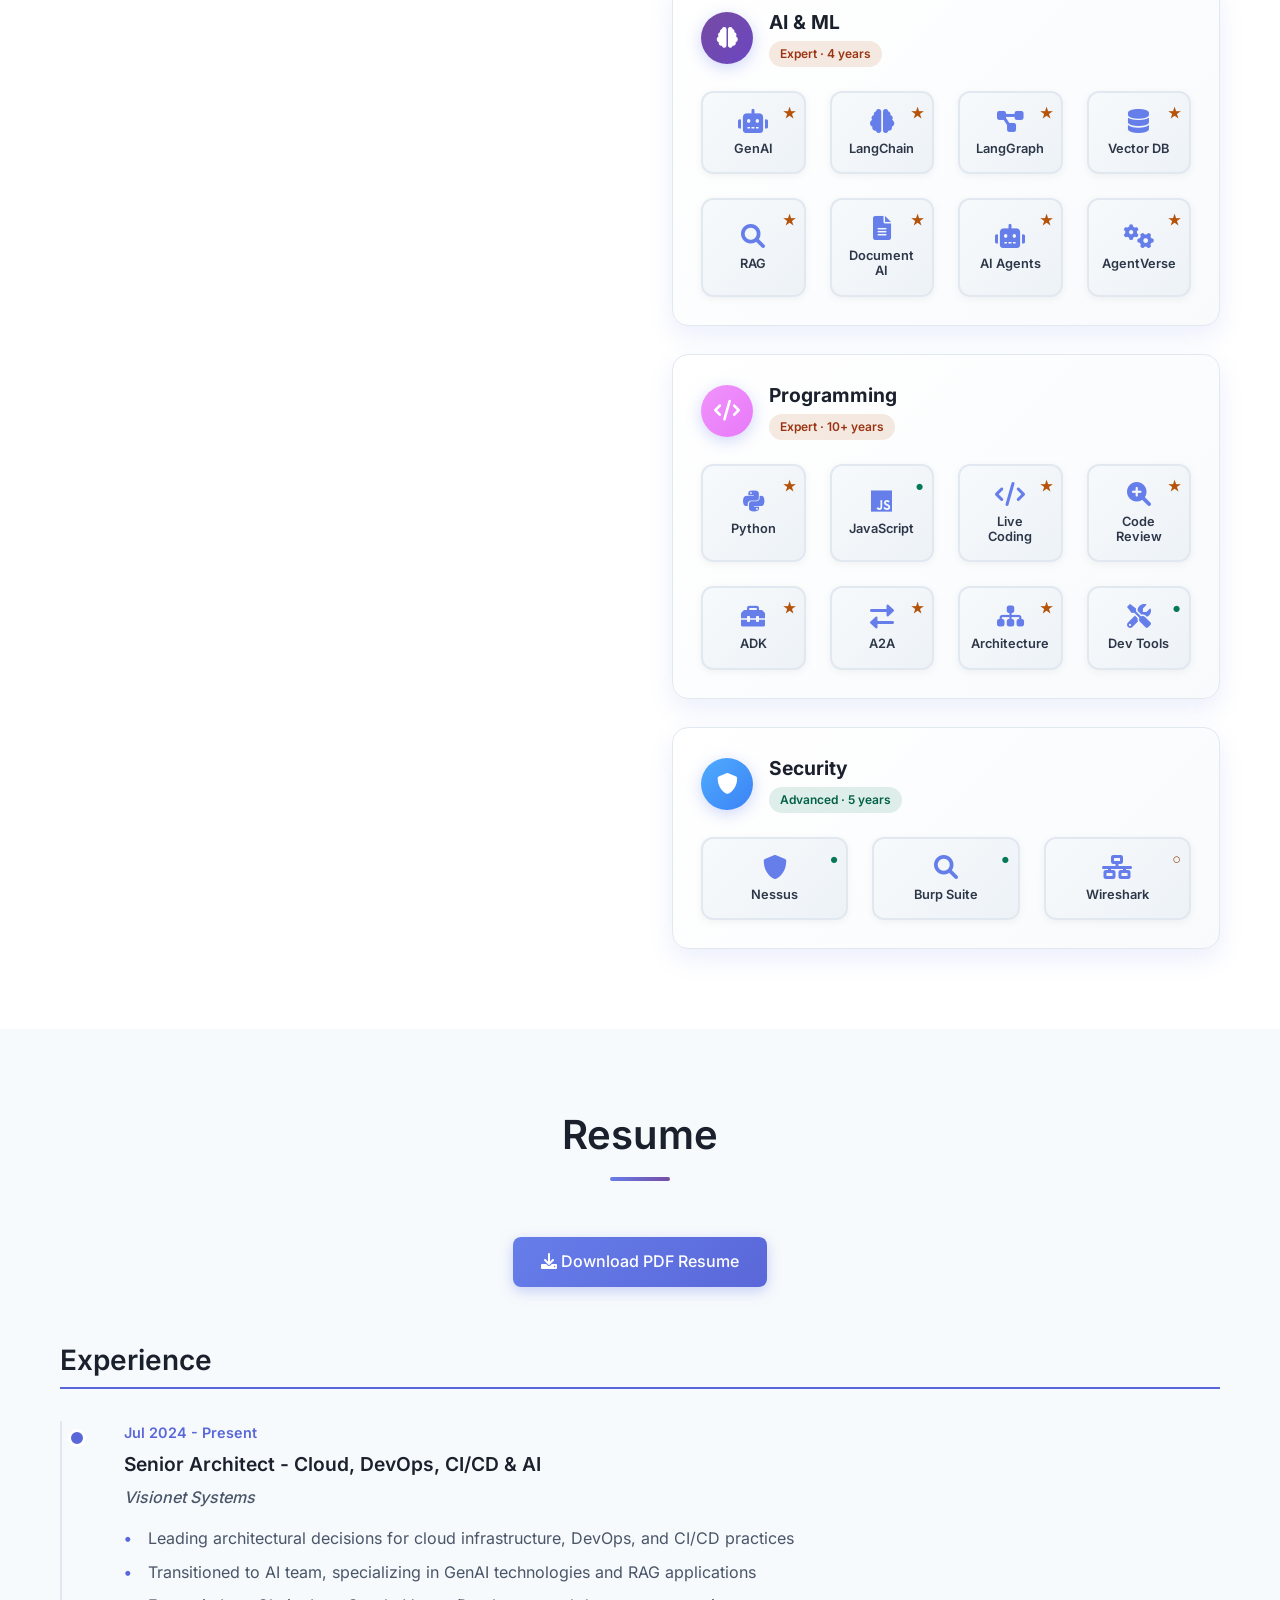
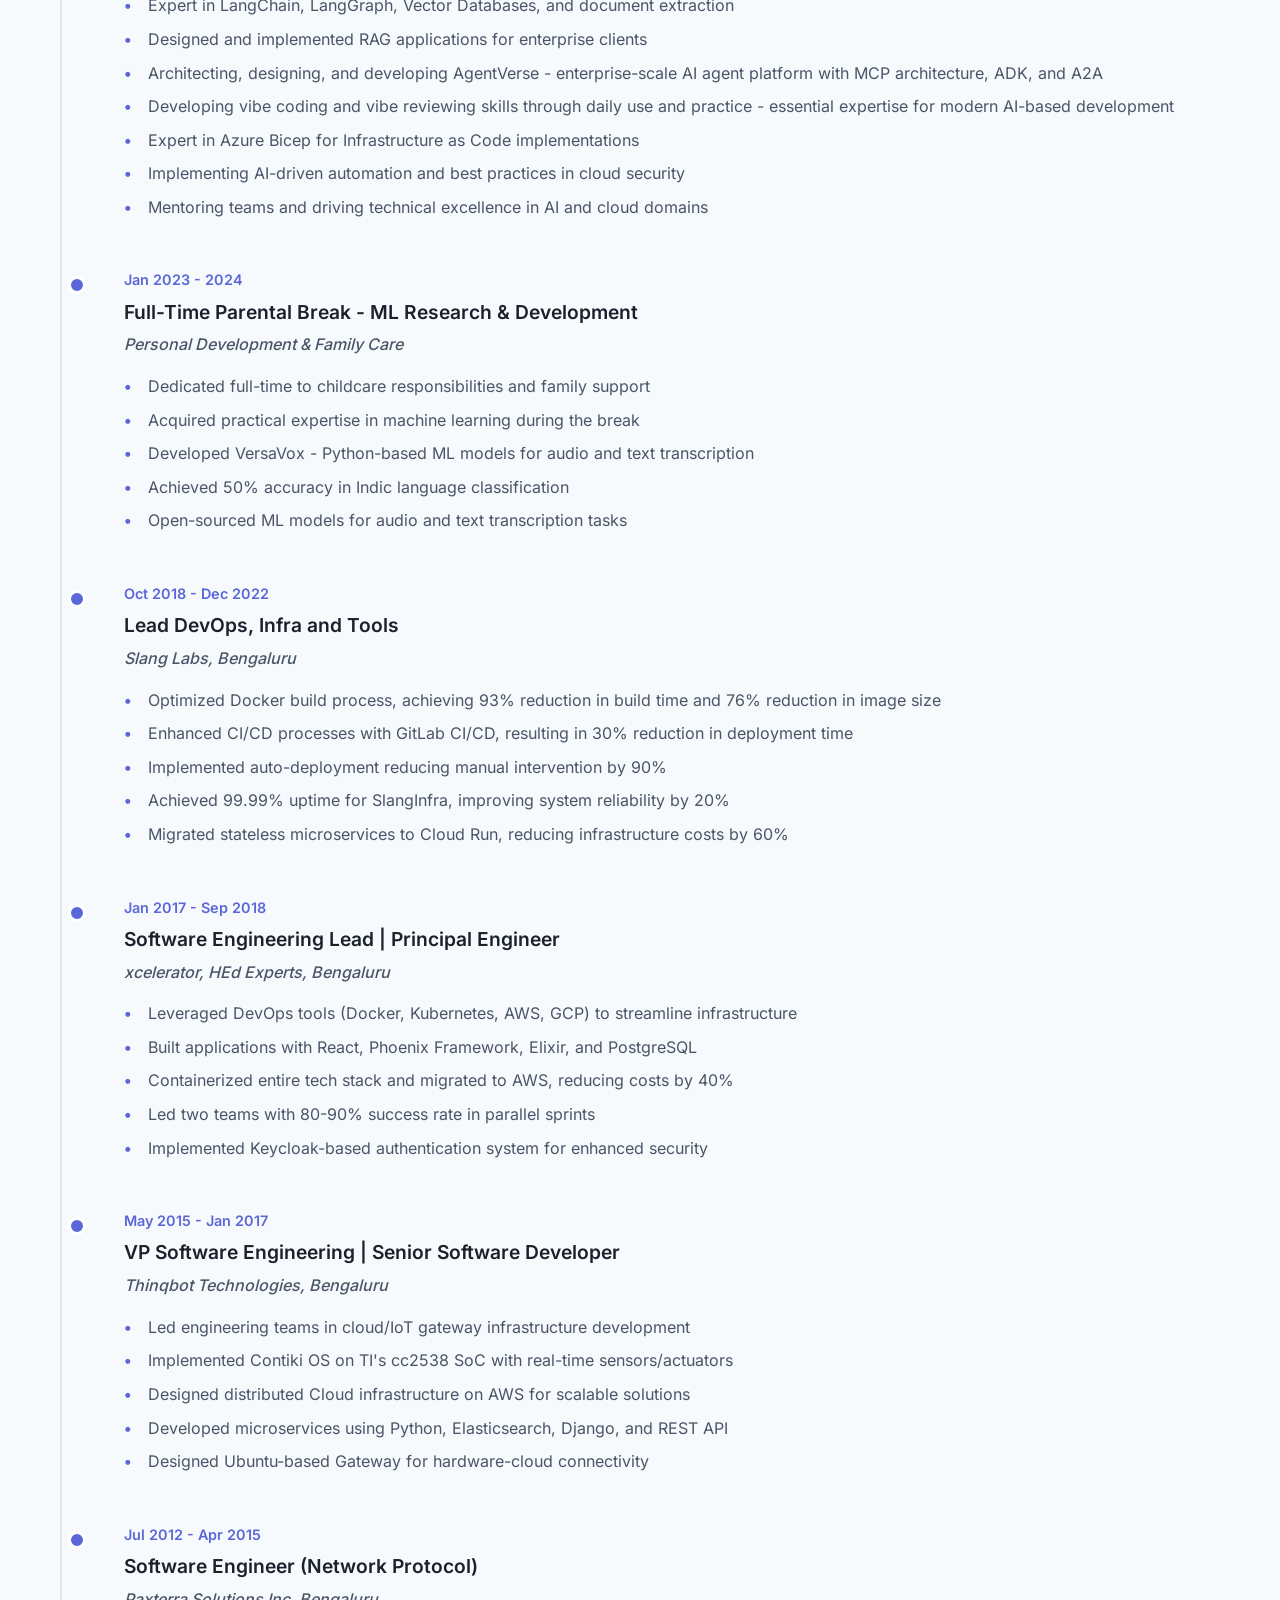
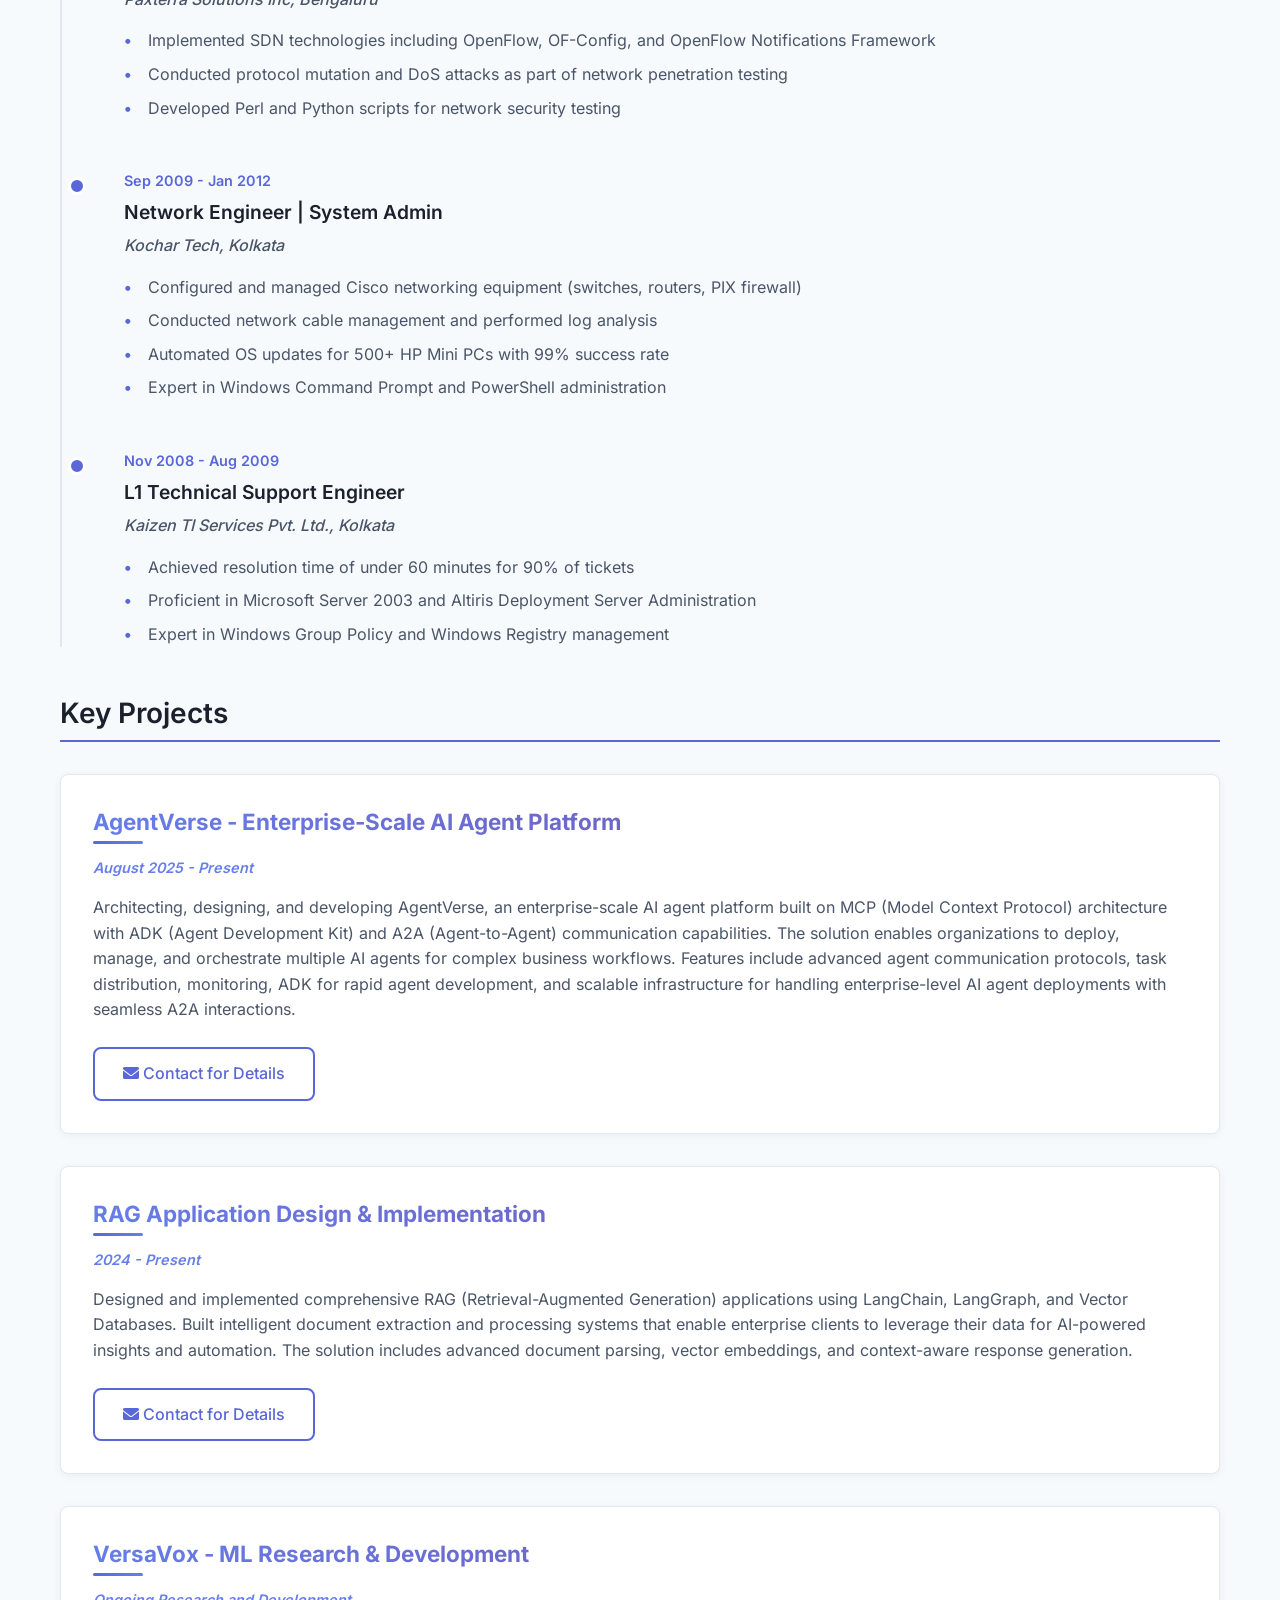
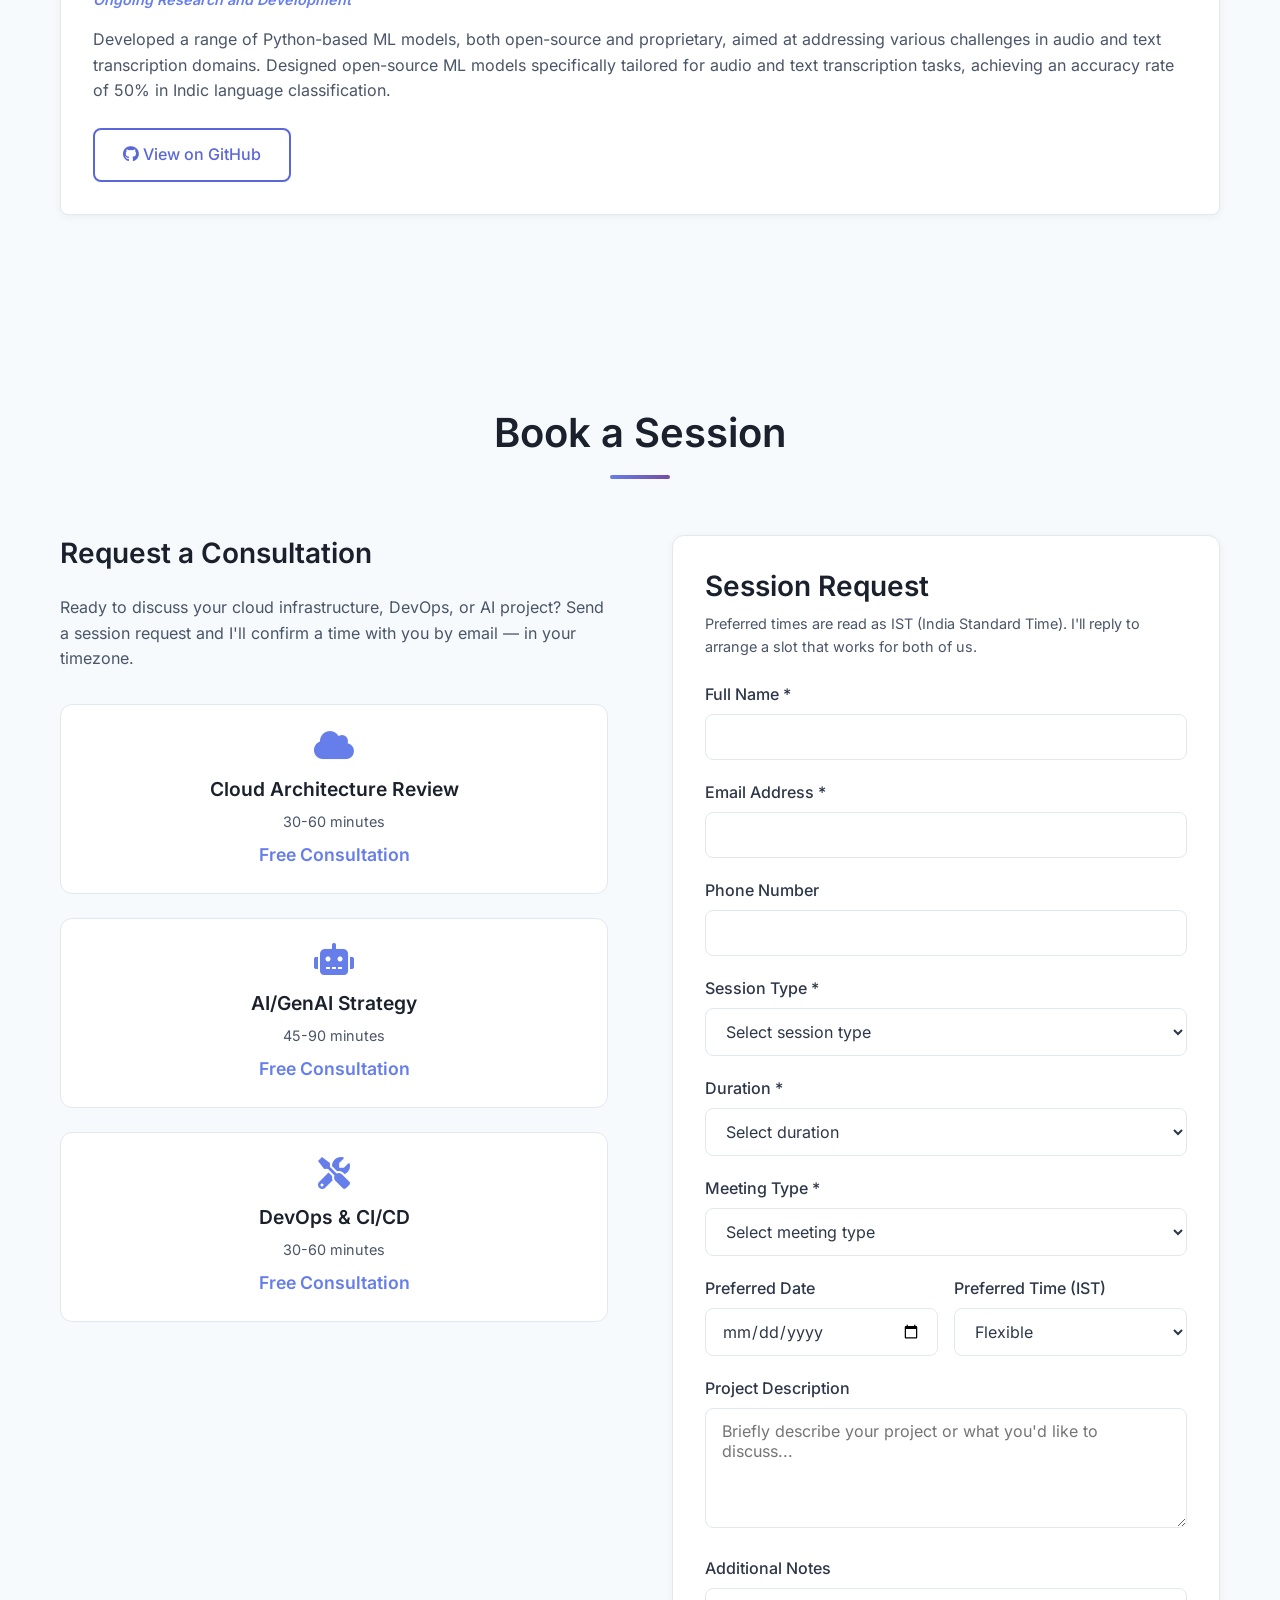
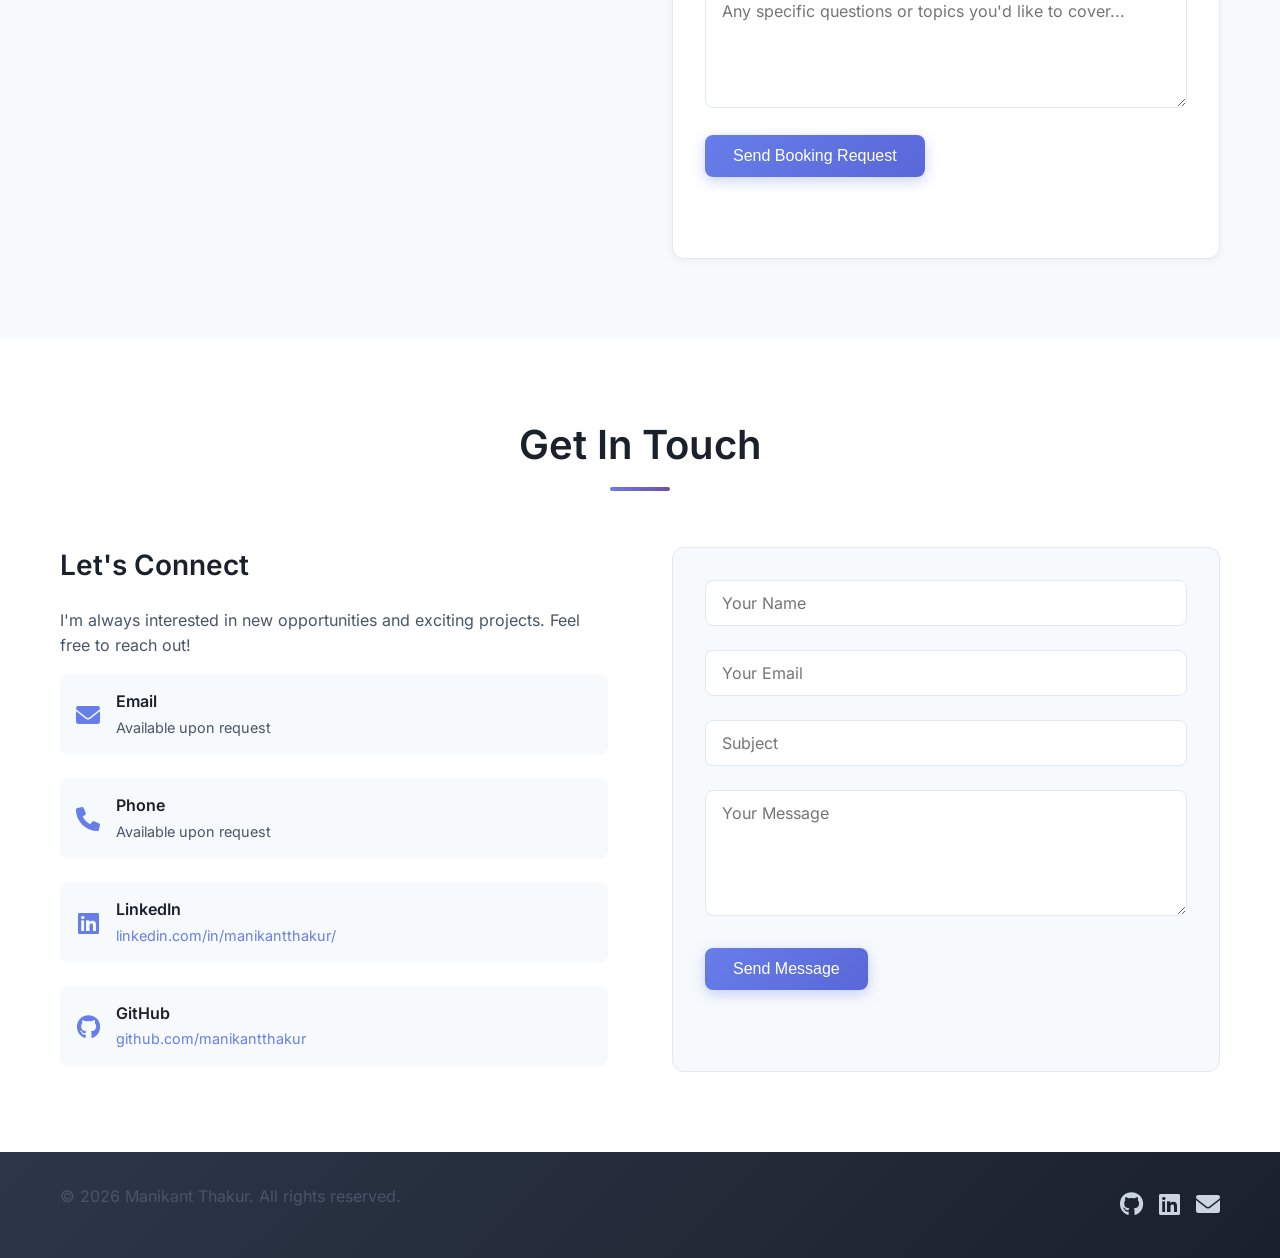
==== commit ab2bd259: "Overhaul: accessibility, performance, and code cleanup CSS - Replace ~80 hardcoded dark-mode overrid" ====
--- a/index.html
+++ b/index.html
@@ -1,704 +1,1083 @@
-<!DOCTYPE html>
+<!doctype html>
 <html lang="en">
-<head>
-    <meta charset="UTF-8">
-    <meta name="viewport" content="width=device-width, initial-scale=1.0">
-    <meta name="description" content="Personal website showcasing professional experience and skills">
-    <meta name="keywords" content="developer, software engineer, resume, portfolio">
-    <meta name="author" content="Manikant Thakur">
-    <title>Manikant Thakur - Sr. Architect - Cloud, DevOps & AI</title>
-    <script>
-        // Set theme before first paint to avoid a flash of the wrong theme.
-        (function () {
-            const stored = localStorage.getItem('theme');
-            const theme = stored || (window.matchMedia('(prefers-color-scheme: dark)').matches ? 'dark' : 'light');
-            document.documentElement.setAttribute('data-theme', theme);
-        })();
-    </script>
-    <link rel="stylesheet" href="css/style.css">
-    <link rel="preconnect" href="https://fonts.googleapis.com">
-    <link rel="preconnect" href="https://fonts.gstatic.com" crossorigin>
-    <link href="https://fonts.googleapis.com/css2?family=Inter:wght@300;400;500;600;700&display=swap" rel="stylesheet">
-    <link rel="stylesheet" href="https://cdnjs.cloudflare.com/ajax/libs/font-awesome/6.0.0/css/all.min.css">
-</head>
-<body>
-    <!-- Navigation -->
-    <nav class="navbar">
-        <div class="nav-container">
-            <div class="nav-logo">
-                <a href="#home">Manikant Thakur</a>
-            </div>
-            <div class="nav-menu" id="nav-menu">
-                <a href="#home" class="nav-link">Home</a>
-                <a href="#about" class="nav-link">About</a>
-                <a href="#resume" class="nav-link">Resume</a>
-                <a href="#booking" class="nav-link">Book Session</a>
-                <a href="#contact" class="nav-link">Contact</a>
-            </div>
-            <div class="nav-controls">
-                <button class="theme-toggle" id="themeToggle" aria-label="Toggle dark mode">
-                    <i class="fas fa-moon"></i>
-                    <i class="fas fa-sun"></i>
-                </button>
-                <div class="hamburger" id="hamburger">
-                    <span class="bar"></span>
-                    <span class="bar"></span>
-                    <span class="bar"></span>
+    <head>
+        <meta charset="UTF-8" />
+        <meta name="viewport" content="width=device-width, initial-scale=1.0" />
+        <meta
+            name="description"
+            content="Manikant Thakur — Senior Architect specializing in cloud infrastructure, DevOps, CI/CD, and GenAI/RAG systems, with 16+ years of experience."
+        />
+        <meta name="author" content="Manikant Thakur" />
+        <meta name="theme-color" content="#667eea" />
+        <meta name="color-scheme" content="light dark" />
+        <title>Manikant Thakur - Sr. Architect - Cloud, DevOps &amp; AI</title>
+
+        <!-- Icons -->
+        <link rel="icon" href="favicon.svg" type="image/svg+xml" />
+        <link rel="alternate icon" href="favicon.ico" sizes="any" />
+        <link rel="apple-touch-icon" href="apple-touch-icon.png" />
+
+        <!-- Social sharing -->
+        <meta property="og:type" content="website" />
+        <meta
+            property="og:title"
+            content="Manikant Thakur — Sr. Architect (Cloud, DevOps &amp; AI)"
+        />
+        <meta
+            property="og:description"
+            content="Senior Architect specializing in cloud infrastructure, DevOps, CI/CD, and GenAI/RAG systems."
+        />
+        <meta property="og:url" content="https://www.thakur.io/" />
+        <meta property="og:image" content="https://www.thakur.io/assets/image.jpeg" />
+        <meta property="og:image:width" content="800" />
+        <meta property="og:image:height" content="800" />
+        <meta property="og:image:alt" content="Portrait of Manikant Thakur" />
+        <meta name="twitter:card" content="summary" />
+        <meta
+            name="twitter:title"
+            content="Manikant Thakur — Sr. Architect (Cloud, DevOps &amp; AI)"
+        />
+        <meta
+            name="twitter:description"
+            content="Senior Architect specializing in cloud infrastructure, DevOps, CI/CD, and GenAI/RAG systems."
+        />
+        <meta name="twitter:image" content="https://www.thakur.io/assets/image.jpeg" />
+
+        <script>
+            // Set theme before first paint to avoid a flash of the wrong theme.
+            (function () {
+                try {
+                    var stored = localStorage.getItem('theme');
+                    var theme =
+                        stored ||
+                        (window.matchMedia('(prefers-color-scheme: dark)').matches
+                            ? 'dark'
+                            : 'light');
+                    document.documentElement.setAttribute('data-theme', theme);
+                } catch (e) {
+                    document.documentElement.setAttribute('data-theme', 'light');
+                }
+            })();
+        </script>
+        <link
+            rel="preload"
+            href="assets/fonts/inter-latin.woff2"
+            as="font"
+            type="font/woff2"
+            crossorigin
+        />
+        <link rel="stylesheet" href="css/style.css" />
+        <link rel="stylesheet" href="assets/fontawesome/css/all.min.css" />
+        <script src="js/main.js" defer></script>
+
+        <script type="application/ld+json">
+            {
+                "@context": "https://schema.org",
+                "@type": "Person",
+                "name": "Manikant Thakur",
+                "jobTitle": "Senior Architect",
+                "url": "https://www.thakur.io/",
+                "image": "https://www.thakur.io/assets/image.jpeg",
+                "description": "Senior Architect specializing in cloud infrastructure, DevOps, CI/CD, and GenAI/RAG systems.",
+                "worksFor": { "@type": "Organization", "name": "Visionet Systems" },
+                "knowsAbout": [
+                    "Cloud Architecture",
+                    "DevOps",
+                    "CI/CD",
+                    "Kubernetes",
+                    "Generative AI",
+                    "Retrieval-Augmented Generation",
+                    "AWS",
+                    "Google Cloud",
+                    "Microsoft Azure"
+                ],
+                "sameAs": [
+                    "https://www.linkedin.com/in/manikantthakur/",
+                    "https://github.com/manikantthakur"
+                ]
+            }
+        </script>
+    </head>
+    <body>
+        <a class="skip-link" href="#main">Skip to content</a>
+
+        <!-- Navigation -->
+        <nav class="navbar">
+            <div class="nav-container">
+                <div class="nav-logo">
+                    <a href="#home">Manikant Thakur</a>
+                </div>
+                <div class="nav-menu" id="nav-menu">
+                    <a href="#home" class="nav-link">Home</a>
+                    <a href="#about" class="nav-link">About</a>
+                    <a href="#resume" class="nav-link">Resume</a>
+                    <a href="#booking" class="nav-link">Book Session</a>
+                    <a href="#contact" class="nav-link">Contact</a>
+                </div>
+                <div class="nav-controls">
+                    <button
+                        class="theme-toggle"
+                        id="themeToggle"
+                        type="button"
+                        aria-label="Toggle dark mode"
+                        aria-pressed="false"
+                    >
+                        <i class="fas fa-moon" aria-hidden="true"></i>
+                        <i class="fas fa-sun" aria-hidden="true"></i>
+                    </button>
+                    <button
+                        class="hamburger"
+                        id="hamburger"
+                        type="button"
+                        aria-label="Toggle navigation menu"
+                        aria-controls="nav-menu"
+                        aria-expanded="false"
+                    >
+                        <span class="bar"></span>
+                        <span class="bar"></span>
+                        <span class="bar"></span>
+                    </button>
                 </div>
             </div>
-        </div>
-    </nav>
-
-    <!-- Hero Section -->
-    <section id="home" class="hero">
-        <div class="hero-container">
-            <div class="hero-content">
-                <div class="hero-text">
-                    <h1 class="hero-title">Hi, I'm <span class="highlight">Manikant Thakur</span></h1>
-                    <p class="hero-subtitle">Sr. Architect</p>
-                    <p class="hero-description">
-                        Senior Architect with 16.5 years of experience designing scalable, secure, and efficient cloud infrastructure solutions. 
-                        Currently specializing in GenAI, RAG applications, and AI technologies while architecting innovative strategies that drive business objectives and operational excellence.
-                    </p>
-                    <div class="hero-buttons">
-                        <a href="#resume" class="btn btn-primary">View Resume</a>
-                        <a href="#contact" class="btn btn-secondary">Get In Touch</a>
-                    </div>
-                </div>
-                <div class="hero-image">
-                    <div class="profile-image">
-                        <img src="assets/image.jpeg" alt="Manikant Thakur" class="profile-photo">
-                    </div>
-                </div>
-            </div>
-        </div>
-    </section>
-
-    <!-- About Section -->
-    <section id="about" class="about">
-        <div class="container">
-            <h2 class="section-title">About Me</h2>
-            <div class="about-content">
-                <div class="about-text">
-                    <p>
-                        I'm a Senior Architect with 16.5 years of experience in cloud infrastructure, DevOps, and emerging AI technologies. 
-                        Currently working in GenAI and AI teams, specializing in designing intelligent solutions including RAG applications that drive business growth and operational excellence.
-                    </p>
-                    <p>
-                        Currently working at Visionet Systems as a Senior Architect in Cloud, DevOps, and CI/CD, with recent transition to the AI team. 
-                        I'm applying my expertise in AWS, GCP, Azure, Azure Bicep, Docker, Kubernetes, and GenAI technologies to architect 
-                        next-generation intelligent solutions. I'm passionate about leveraging cutting-edge AI technologies to solve 
-                        complex enterprise challenges and drive digital transformation.
-                    </p>
-                </div>
-                <div class="skills">
-                    <h3>Core Skills</h3>
-                    <p class="skills-intro">An overview of my core technology areas and the tools within each</p>
-
-                    <div class="skills-grid">
-                        <div class="skill-category-card" data-category="cloud">
-                            <div class="skill-category-header">
-                                <div class="skill-category-icon">
-                                    <i class="fas fa-cloud"></i>
-                                </div>
-                                <div class="skill-category-title">
-                                    <h4>Cloud & DevOps</h4>
-                                    <span class="skill-level-badge expert">Expert &middot; 8+ years</span>
-                                </div>
-                            </div>
-                            <div class="skill-items">
-                                <div class="skill-item" data-level="expert">
-                                    <i class="fab fa-aws"></i>
-                                    <span>AWS</span>
-                                </div>
-                                <div class="skill-item" data-level="expert">
-                                    <i class="fab fa-google"></i>
-                                    <span>GCP</span>
-                                </div>
-                                <div class="skill-item" data-level="expert">
-                                    <i class="fab fa-microsoft"></i>
-                                    <span>Azure</span>
-                                </div>
-                                <div class="skill-item" data-level="expert">
-                                    <i class="fab fa-docker"></i>
-                                    <span>Docker</span>
-                                </div>
-                                <div class="skill-item" data-level="expert">
-                                    <i class="fas fa-cubes"></i>
-                                    <span>Kubernetes</span>
-                                </div>
-                                <div class="skill-item" data-level="expert">
-                                    <i class="fas fa-tools"></i>
-                                    <span>Terraform</span>
-                                </div>
-                                <div class="skill-item" data-level="expert">
-                                    <i class="fas fa-git-alt"></i>
-                                    <span>GitLab</span>
-                                </div>
-                                <div class="skill-item" data-level="advanced">
-                                    <i class="fas fa-server"></i>
-                                    <span>Jenkins</span>
-                                </div>
+        </nav>
+
+        <main id="main" tabindex="-1">
+            <!-- Hero Section -->
+            <section id="home" class="hero">
+                <div class="hero-container">
+                    <div class="hero-content">
+                        <div class="hero-text">
+                            <h1 class="hero-title">
+                                Hi, I'm <span class="highlight">Manikant Thakur</span>
+                            </h1>
+                            <p class="hero-subtitle">Sr. Architect</p>
+                            <p class="hero-description">
+                                Senior Architect with 16.5 years of experience designing scalable,
+                                secure, and efficient cloud infrastructure solutions. Currently
+                                specializing in GenAI, RAG applications, and AI technologies while
+                                architecting innovative strategies that drive business objectives
+                                and operational excellence.
+                            </p>
+                            <div class="hero-buttons">
+                                <a href="#resume" class="btn btn-primary">View Resume</a>
+                                <a href="#contact" class="btn btn-secondary">Get In Touch</a>
                             </div>
                         </div>
-
-                        <div class="skill-category-card" data-category="ai">
-                            <div class="skill-category-header">
-                                <div class="skill-category-icon">
-                                    <i class="fas fa-brain"></i>
-                                </div>
-                                <div class="skill-category-title">
-                                    <h4>AI & ML</h4>
-                                    <span class="skill-level-badge expert">Expert &middot; 4 years</span>
-                                </div>
-                            </div>
-                            <div class="skill-items">
-                                <div class="skill-item" data-level="expert">
-                                    <i class="fas fa-robot"></i>
-                                    <span>GenAI</span>
-                                </div>
-                                <div class="skill-item" data-level="expert">
-                                    <i class="fas fa-brain"></i>
-                                    <span>LangChain</span>
-                                </div>
-                                <div class="skill-item" data-level="expert">
-                                    <i class="fas fa-project-diagram"></i>
-                                    <span>LangGraph</span>
-                                </div>
-                                <div class="skill-item" data-level="expert">
-                                    <i class="fas fa-database"></i>
-                                    <span>Vector DB</span>
-                                </div>
-                                <div class="skill-item" data-level="expert">
-                                    <i class="fas fa-search"></i>
-                                    <span>RAG</span>
-                                </div>
-                                <div class="skill-item" data-level="expert">
-                                    <i class="fas fa-file-alt"></i>
-                                    <span>Document AI</span>
-                                </div>
-                                <div class="skill-item" data-level="expert">
-                                    <i class="fas fa-robot"></i>
-                                    <span>AI Agents</span>
-                                </div>
-                                <div class="skill-item" data-level="expert">
-                                    <i class="fas fa-cogs"></i>
-                                    <span>AgentVerse</span>
-                                </div>
-                            </div>
-                        </div>
-
-                        <div class="skill-category-card" data-category="programming">
-                            <div class="skill-category-header">
-                                <div class="skill-category-icon">
-                                    <i class="fas fa-code"></i>
-                                </div>
-                                <div class="skill-category-title">
-                                    <h4>Programming</h4>
-                                    <span class="skill-level-badge expert">Expert &middot; 10+ years</span>
-                                </div>
-                            </div>
-                            <div class="skill-items">
-                                <div class="skill-item" data-level="expert">
-                                    <i class="fab fa-python"></i>
-                                    <span>Python</span>
-                                </div>
-                                <div class="skill-item" data-level="advanced">
-                                    <i class="fab fa-js"></i>
-                                    <span>JavaScript</span>
-                                </div>
-                                <div class="skill-item" data-level="expert">
-                                    <i class="fas fa-code"></i>
-                                    <span>Live Coding</span>
-                                </div>
-                                <div class="skill-item" data-level="expert">
-                                    <i class="fas fa-search-plus"></i>
-                                    <span>Code Review</span>
-                                </div>
-                                <div class="skill-item" data-level="expert">
-                                    <i class="fas fa-toolbox"></i>
-                                    <span>ADK</span>
-                                </div>
-                                <div class="skill-item" data-level="expert">
-                                    <i class="fas fa-exchange-alt"></i>
-                                    <span>A2A</span>
-                                </div>
-                                <div class="skill-item" data-level="expert">
-                                    <i class="fas fa-sitemap"></i>
-                                    <span>Architecture</span>
-                                </div>
-                                <div class="skill-item" data-level="advanced">
-                                    <i class="fas fa-tools"></i>
-                                    <span>Dev Tools</span>
-                                </div>
-                            </div>
-                        </div>
-
-                        <div class="skill-category-card" data-category="security">
-                            <div class="skill-category-header">
-                                <div class="skill-category-icon">
-                                    <i class="fas fa-shield-alt"></i>
-                                </div>
-                                <div class="skill-category-title">
-                                    <h4>Security</h4>
-                                    <span class="skill-level-badge advanced">Advanced &middot; 5 years</span>
-                                </div>
-                            </div>
-                            <div class="skill-items">
-                                <div class="skill-item" data-level="advanced">
-                                    <i class="fas fa-shield-alt"></i>
-                                    <span>Nessus</span>
-                                </div>
-                                <div class="skill-item" data-level="advanced">
-                                    <i class="fas fa-search"></i>
-                                    <span>Burp Suite</span>
-                                </div>
-                                <div class="skill-item" data-level="intermediate">
-                                    <i class="fas fa-network-wired"></i>
-                                    <span>Wireshark</span>
-                                </div>
+                        <div class="hero-image">
+                            <div class="profile-image">
+                                <picture>
+                                    <source srcset="assets/image.avif" type="image/avif" />
+                                    <source srcset="assets/image.webp" type="image/webp" />
+                                    <img
+                                        src="assets/image.jpeg"
+                                        alt="Portrait of Manikant Thakur"
+                                        class="profile-photo"
+                                        width="800"
+                                        height="800"
+                                        decoding="async"
+                                    />
+                                </picture>
                             </div>
                         </div>
                     </div>
                 </div>
-            </div>
-        </div>
-    </section>
-
-    <!-- Resume Section -->
-    <section id="resume" class="resume">
-        <div class="container">
-            <h2 class="section-title">Resume</h2>
-            <div class="resume-content">
-                <div class="resume-download">
-                    <a href="assets/Manikant_Thakur_Resume.pdf" class="btn btn-primary" download>
-                        <i class="fas fa-download"></i>
-                        Download PDF Resume
-                    </a>
-                </div>
-                
-                <div class="resume-sections">
-                    <div class="resume-section">
-                        <h3>Experience</h3>
-                        <div class="timeline">
-                            <div class="timeline-item">
-                                <div class="timeline-date">Jul 2024 - Present</div>
-                                <div class="timeline-content">
-                                    <h4>Senior Architect - Cloud, DevOps, CI/CD & AI</h4>
-                                    <p class="company">Visionet Systems</p>
-                                    <ul>
-                                        <li>Leading architectural decisions for cloud infrastructure, DevOps, and CI/CD practices</li>
-                                        <li>Transitioned to AI team, specializing in GenAI technologies and RAG applications</li>
-                                        <li>Expert in LangChain, LangGraph, Vector Databases, and document extraction</li>
-                                        <li>Designed and implemented RAG applications for enterprise clients</li>
-                                        <li>Architecting, designing, and developing AgentVerse - enterprise-scale AI agent platform with MCP architecture, ADK, and A2A</li>
-                                        <li>Developing vive coding and vive reviewing skills through daily use and practice - essential expertise for modern AI-based development</li>
-                                        <li>Expert in Azure Bicep for Infrastructure as Code implementations</li>
-                                        <li>Implementing AI-driven automation and best practices in cloud security</li>
-                                        <li>Mentoring teams and driving technical excellence in AI and cloud domains</li>
-                                    </ul>
-                                </div>
-                            </div>
-                            <div class="timeline-item">
-                                <div class="timeline-date">Jan 2023 - 2024</div>
-                                <div class="timeline-content">
-                                    <h4>Full-Time Parental Break - ML Research & Development</h4>
-                                    <p class="company">Personal Development & Family Care</p>
-                                    <ul>
-                                        <li>Dedicated full-time to childcare responsibilities and family support</li>
-                                        <li>Acquired practical expertise in machine learning during the break</li>
-                                        <li>Developed VersaVox - Python-based ML models for audio and text transcription</li>
-                                        <li>Achieved 50% accuracy in Indic language classification</li>
-                                        <li>Open-sourced ML models for audio and text transcription tasks</li>
-                                    </ul>
-                                </div>
-                            </div>
-                            <div class="timeline-item">
-                                <div class="timeline-date">Oct 2018 - Dec 2022</div>
-                                <div class="timeline-content">
-                                    <h4>Lead DevOps, Infra and Tools</h4>
-                                    <p class="company">Slang Labs, Bengaluru</p>
-                                    <ul>
-                                        <li>Optimized Docker build process, achieving 93% reduction in build time and 76% reduction in image size</li>
-                                        <li>Enhanced CI/CD processes with GitLab CI/CD, resulting in 30% reduction in deployment time</li>
-                                        <li>Implemented auto-deployment reducing manual intervention by 90%</li>
-                                        <li>Achieved 99.99% uptime for SlangInfra, improving system reliability by 20%</li>
-                                        <li>Migrated stateless microservices to Cloud Run, reducing infrastructure costs by 60%</li>
-                                    </ul>
-                                </div>
-                            </div>
-                            <div class="timeline-item">
-                                <div class="timeline-date">Jan 2017 - Sep 2018</div>
-                                <div class="timeline-content">
-                                    <h4>Software Engineering Lead | Principal Engineer</h4>
-                                    <p class="company">xcelerator, HEd Experts, Bengaluru</p>
-                                    <ul>
-                                        <li>Leveraged DevOps tools (Docker, Kubernetes, AWS, GCP) to streamline infrastructure</li>
-                                        <li>Built applications with React, Phoenix Framework, Elixir, and PostgreSQL</li>
-                                        <li>Containerized entire tech stack and migrated to AWS, reducing costs by 40%</li>
-                                        <li>Led two teams with 80-90% success rate in parallel sprints</li>
-                                        <li>Implemented Keycloak-based authentication system for enhanced security</li>
-                                    </ul>
-                                </div>
-                            </div>
-                            <div class="timeline-item">
-                                <div class="timeline-date">May 2015 - Jan 2017</div>
-                                <div class="timeline-content">
-                                    <h4>VP Software Engineering | Senior Software Developer</h4>
-                                    <p class="company">Thinqbot Technologies, Bengaluru</p>
-                                    <ul>
-                                        <li>Led engineering teams in cloud/IoT gateway infrastructure development</li>
-                                        <li>Implemented Contiki OS on TI's cc2538 SoC with real-time sensors/actuators</li>
-                                        <li>Designed distributed Cloud infrastructure on AWS for scalable solutions</li>
-                                        <li>Developed microservices using Python, Elasticsearch, Django, and REST API</li>
-                                        <li>Designed Ubuntu-based Gateway for hardware-cloud connectivity</li>
-                                    </ul>
-                                </div>
-                            </div>
-                            <div class="timeline-item">
-                                <div class="timeline-date">Jul 2012 - Apr 2015</div>
-                                <div class="timeline-content">
-                                    <h4>Software Engineer (Network Protocol)</h4>
-                                    <p class="company">Paxterra Solutions Inc, Bengaluru</p>
-                                    <ul>
-                                        <li>Implemented SDN technologies including OpenFlow, OF-Config, and OpenFlow Notifications Framework</li>
-                                        <li>Conducted protocol mutation and DoS attacks as part of network penetration testing</li>
-                                        <li>Developed Perl and Python scripts for network security testing</li>
-                                    </ul>
-                                </div>
-                            </div>
-                            <div class="timeline-item">
-                                <div class="timeline-date">Sep 2009 - Jan 2012</div>
-                                <div class="timeline-content">
-                                    <h4>Network Engineer | System Admin</h4>
-                                    <p class="company">Kochar Tech, Kolkata</p>
-                                    <ul>
-                                        <li>Configured and managed Cisco networking equipment (switches, routers, PIX firewall)</li>
-                                        <li>Conducted network cable management and performed log analysis</li>
-                                        <li>Automated OS updates for 500+ HP Mini PCs with 99% success rate</li>
-                                        <li>Expert in Windows Command Prompt and PowerShell administration</li>
-                                    </ul>
-                                </div>
-                            </div>
-                            <div class="timeline-item">
-                                <div class="timeline-date">Nov 2008 - Aug 2009</div>
-                                <div class="timeline-content">
-                                    <h4>L1 Technical Support Engineer</h4>
-                                    <p class="company">Kaizen TI Services Pvt. Ltd., Kolkata</p>
-                                    <ul>
-                                        <li>Achieved resolution time of under 60 minutes for 90% of tickets</li>
-                                        <li>Proficient in Microsoft Server 2003 and Altiris Deployment Server Administration</li>
-                                        <li>Expert in Windows Group Policy and Windows Registry management</li>
-                                    </ul>
+            </section>
+
+            <!-- About Section -->
+            <section id="about" class="about">
+                <div class="container">
+                    <h2 class="section-title">About Me</h2>
+                    <div class="about-content">
+                        <div class="about-text">
+                            <p>
+                                I'm a Senior Architect with 16.5 years of experience in cloud
+                                infrastructure, DevOps, and emerging AI technologies. Currently
+                                working in GenAI and AI teams, specializing in designing intelligent
+                                solutions including RAG applications that drive business growth and
+                                operational excellence.
+                            </p>
+                            <p>
+                                Currently working at Visionet Systems as a Senior Architect in
+                                Cloud, DevOps, and CI/CD, with recent transition to the AI team. I'm
+                                applying my expertise in AWS, GCP, Azure, Azure Bicep, Docker,
+                                Kubernetes, and GenAI technologies to architect next-generation
+                                intelligent solutions. I'm passionate about leveraging cutting-edge
+                                AI technologies to solve complex enterprise challenges and drive
+                                digital transformation.
+                            </p>
+                        </div>
+                        <div class="skills">
+                            <h3>Core Skills</h3>
+                            <p class="skills-intro">
+                                An overview of my core technology areas and the tools within each
+                            </p>
+
+                            <div class="skills-grid">
+                                <div class="skill-category-card" data-category="cloud">
+                                    <div class="skill-category-header">
+                                        <div class="skill-category-icon">
+                                            <i class="fas fa-cloud" aria-hidden="true"></i>
+                                        </div>
+                                        <div class="skill-category-title">
+                                            <h4>Cloud &amp; DevOps</h4>
+                                            <span class="skill-level-badge expert"
+                                                >Expert &middot; 8+ years</span
+                                            >
+                                        </div>
+                                    </div>
+                                    <div class="skill-items">
+                                        <div class="skill-item" data-level="expert">
+                                            <i class="fab fa-aws" aria-hidden="true"></i>
+                                            <span>AWS</span>
+                                        </div>
+                                        <div class="skill-item" data-level="expert">
+                                            <i class="fab fa-google" aria-hidden="true"></i>
+                                            <span>GCP</span>
+                                        </div>
+                                        <div class="skill-item" data-level="expert">
+                                            <i class="fab fa-microsoft" aria-hidden="true"></i>
+                                            <span>Azure</span>
+                                        </div>
+                                        <div class="skill-item" data-level="expert">
+                                            <i class="fab fa-docker" aria-hidden="true"></i>
+                                            <span>Docker</span>
+                                        </div>
+                                        <div class="skill-item" data-level="expert">
+                                            <i class="fas fa-cubes" aria-hidden="true"></i>
+                                            <span>Kubernetes</span>
+                                        </div>
+                                        <div class="skill-item" data-level="expert">
+                                            <i class="fas fa-tools" aria-hidden="true"></i>
+                                            <span>Terraform</span>
+                                        </div>
+                                        <div class="skill-item" data-level="expert">
+                                            <i class="fas fa-git-alt" aria-hidden="true"></i>
+                                            <span>GitLab</span>
+                                        </div>
+                                        <div class="skill-item" data-level="advanced">
+                                            <i class="fas fa-server" aria-hidden="true"></i>
+                                            <span>Jenkins</span>
+                                        </div>
+                                    </div>
+                                </div>
+
+                                <div class="skill-category-card" data-category="ai">
+                                    <div class="skill-category-header">
+                                        <div class="skill-category-icon">
+                                            <i class="fas fa-brain" aria-hidden="true"></i>
+                                        </div>
+                                        <div class="skill-category-title">
+                                            <h4>AI &amp; ML</h4>
+                                            <span class="skill-level-badge expert"
+                                                >Expert &middot; 4 years</span
+                                            >
+                                        </div>
+                                    </div>
+                                    <div class="skill-items">
+                                        <div class="skill-item" data-level="expert">
+                                            <i class="fas fa-robot" aria-hidden="true"></i>
+                                            <span>GenAI</span>
+                                        </div>
+                                        <div class="skill-item" data-level="expert">
+                                            <i class="fas fa-brain" aria-hidden="true"></i>
+                                            <span>LangChain</span>
+                                        </div>
+                                        <div class="skill-item" data-level="expert">
+                                            <i
+                                                class="fas fa-project-diagram"
+                                                aria-hidden="true"
+                                            ></i>
+                                            <span>LangGraph</span>
+                                        </div>
+                                        <div class="skill-item" data-level="expert">
+                                            <i class="fas fa-database" aria-hidden="true"></i>
+                                            <span>Vector DB</span>
+                                        </div>
+                                        <div class="skill-item" data-level="expert">
+                                            <i class="fas fa-search" aria-hidden="true"></i>
+                                            <span>RAG</span>
+                                        </div>
+                                        <div class="skill-item" data-level="expert">
+                                            <i class="fas fa-file-alt" aria-hidden="true"></i>
+                                            <span>Document AI</span>
+                                        </div>
+                                        <div class="skill-item" data-level="expert">
+                                            <i class="fas fa-robot" aria-hidden="true"></i>
+                                            <span>AI Agents</span>
+                                        </div>
+                                        <div class="skill-item" data-level="expert">
+                                            <i class="fas fa-cogs" aria-hidden="true"></i>
+                                            <span>AgentVerse</span>
+                                        </div>
+                                    </div>
+                                </div>
+
+                                <div class="skill-category-card" data-category="programming">
+                                    <div class="skill-category-header">
+                                        <div class="skill-category-icon">
+                                            <i class="fas fa-code" aria-hidden="true"></i>
+                                        </div>
+                                        <div class="skill-category-title">
+                                            <h4>Programming</h4>
+                                            <span class="skill-level-badge expert"
+                                                >Expert &middot; 10+ years</span
+                                            >
+                                        </div>
+                                    </div>
+                                    <div class="skill-items">
+                                        <div class="skill-item" data-level="expert">
+                                            <i class="fab fa-python" aria-hidden="true"></i>
+                                            <span>Python</span>
+                                        </div>
+                                        <div class="skill-item" data-level="advanced">
+                                            <i class="fab fa-js" aria-hidden="true"></i>
+                                            <span>JavaScript</span>
+                                        </div>
+                                        <div class="skill-item" data-level="expert">
+                                            <i class="fas fa-code" aria-hidden="true"></i>
+                                            <span>Live Coding</span>
+                                        </div>
+                                        <div class="skill-item" data-level="expert">
+                                            <i class="fas fa-search-plus" aria-hidden="true"></i>
+                                            <span>Code Review</span>
+                                        </div>
+                                        <div class="skill-item" data-level="expert">
+                                            <i class="fas fa-toolbox" aria-hidden="true"></i>
+                                            <span>ADK</span>
+                                        </div>
+                                        <div class="skill-item" data-level="expert">
+                                            <i class="fas fa-exchange-alt" aria-hidden="true"></i>
+                                            <span>A2A</span>
+                                        </div>
+                                        <div class="skill-item" data-level="expert">
+                                            <i class="fas fa-sitemap" aria-hidden="true"></i>
+                                            <span>Architecture</span>
+                                        </div>
+                                        <div class="skill-item" data-level="advanced">
+                                            <i class="fas fa-tools" aria-hidden="true"></i>
+                                            <span>Dev Tools</span>
+                                        </div>
+                                    </div>
+                                </div>
+
+                                <div class="skill-category-card" data-category="security">
+                                    <div class="skill-category-header">
+                                        <div class="skill-category-icon">
+                                            <i class="fas fa-shield-alt" aria-hidden="true"></i>
+                                        </div>
+                                        <div class="skill-category-title">
+                                            <h4>Security</h4>
+                                            <span class="skill-level-badge advanced"
+                                                >Advanced &middot; 5 years</span
+                                            >
+                                        </div>
+                                    </div>
+                                    <div class="skill-items">
+                                        <div class="skill-item" data-level="advanced">
+                                            <i class="fas fa-shield-alt" aria-hidden="true"></i>
+                                            <span>Nessus</span>
+                                        </div>
+                                        <div class="skill-item" data-level="advanced">
+                                            <i class="fas fa-search" aria-hidden="true"></i>
+                                            <span>Burp Suite</span>
+                                        </div>
+                                        <div class="skill-item" data-level="intermediate">
+                                            <i class="fas fa-network-wired" aria-hidden="true"></i>
+                                            <span>Wireshark</span>
+                                        </div>
+                                    </div>
                                 </div>
                             </div>
                         </div>
                     </div>
                 </div>
-                
-                <div class="resume-section">
-                    <h3>Key Projects</h3>
-                    <div class="project-item">
-                        <h4>AgentVerse - Enterprise-Scale AI Agent Platform</h4>
-                        <p class="project-period">August 2025 - Present</p>
-                        <p class="project-description">
-                            Architecting, designing, and developing AgentVerse, an enterprise-scale AI agent platform built on MCP (Model Context Protocol) 
-                            architecture with ADK (Agent Development Kit) and A2A (Agent-to-Agent) communication capabilities. The solution enables organizations 
-                            to deploy, manage, and orchestrate multiple AI agents for complex business workflows. Features include advanced agent communication 
-                            protocols, task distribution, monitoring, ADK for rapid agent development, and scalable infrastructure for handling enterprise-level 
-                            AI agent deployments with seamless A2A interactions.
-                        </p>
-                        <div class="project-links">
-                            <a href="#contact" class="btn btn-secondary">
-                                <i class="fas fa-envelope"></i> Contact for Details
+            </section>
+
+            <!-- Resume Section -->
+            <section id="resume" class="resume">
+                <div class="container">
+                    <h2 class="section-title">Resume</h2>
+                    <div class="resume-content">
+                        <div class="resume-download">
+                            <a
+                                href="assets/Manikant_Thakur_Resume.pdf"
+                                class="btn btn-primary"
+                                download
+                            >
+                                <i class="fas fa-download" aria-hidden="true"></i>
+                                Download PDF Resume
                             </a>
                         </div>
-                    </div>
-                    <div class="project-item">
-                        <h4>RAG Application Design & Implementation</h4>
-                        <p class="project-period">2024 - Present</p>
-                        <p class="project-description">
-                            Designed and implemented comprehensive RAG (Retrieval-Augmented Generation) applications using LangChain, 
-                            LangGraph, and Vector Databases. Built intelligent document extraction and processing systems that enable 
-                            enterprise clients to leverage their data for AI-powered insights and automation. The solution includes 
-                            advanced document parsing, vector embeddings, and context-aware response generation.
-                        </p>
-                        <div class="project-links">
-                            <a href="#contact" class="btn btn-secondary">
-                                <i class="fas fa-envelope"></i> Contact for Details
-                            </a>
-                        </div>
-                    </div>
-                    <div class="project-item">
-                        <h4>VersaVox - ML Research & Development</h4>
-                        <p class="project-period">Ongoing Research and Development</p>
-                        <p class="project-description">
-                            Developed a range of Python-based ML models, both open-source and proprietary, 
-                            aimed at addressing various challenges in audio and text transcription domains. 
-                            Designed open-source ML models specifically tailored for audio and text transcription tasks, 
-                            achieving an accuracy rate of 50% in Indic language classification.
-                        </p>
-                        <div class="project-links">
-                            <a href="https://github.com/manikantThakur/VersaVox" target="_blank" class="btn btn-secondary">
-                                <i class="fab fa-github"></i> View on GitHub
-                            </a>
-                        </div>
-                    </div>
-                </div>
-            </div>
-        </div>
-    </section>
-
-    <!-- Booking Section -->
-    <section id="booking" class="booking">
-        <div class="container">
-            <h2 class="section-title">Book a Session</h2>
-            <div class="booking-content">
-                <div class="booking-info">
-                    <h3>Schedule a Consultation</h3>
-                    <p>Ready to discuss your cloud infrastructure, DevOps, or AI project? Book a session with me to explore how we can work together.</p>
-                    
-                    <div class="session-types">
-                        <div class="session-type">
-                            <i class="fas fa-cloud"></i>
-                            <h4>Cloud Architecture Review</h4>
-                            <p>30-60 minutes</p>
-                            <span class="price">Free Consultation</span>
-                        </div>
-                        <div class="session-type">
-                            <i class="fas fa-robot"></i>
-                            <h4>AI/GenAI Strategy</h4>
-                            <p>45-90 minutes</p>
-                            <span class="price">Free Consultation</span>
-                        </div>
-                        <div class="session-type">
-                            <i class="fas fa-tools"></i>
-                            <h4>DevOps & CI/CD</h4>
-                            <p>30-60 minutes</p>
-                            <span class="price">Free Consultation</span>
-                        </div>
-                    </div>
-                </div>
-                
-                <div class="calendar-container">
-                    <div class="calendar-header">
-                        <h3>Select Available Time</h3>
-                        <div class="timezone-info">
-                            <i class="fas fa-clock"></i>
-                            <span>All times shown in IST (India Standard Time)</span>
-                        </div>
-                    </div>
-                    
-                    <div class="calendar-wrapper">
-                        <div class="calendar-nav">
-                            <button id="prevMonth" class="nav-btn">
-                                <i class="fas fa-chevron-left"></i>
-                            </button>
-                            <h4 id="currentMonth"></h4>
-                            <button id="nextMonth" class="nav-btn">
-                                <i class="fas fa-chevron-right"></i>
-                            </button>
-                        </div>
-                        
-                        <div class="calendar-grid" id="calendarGrid">
-                            <!-- Calendar will be generated by JavaScript -->
-                        </div>
-                    </div>
-                    
-                    <div class="time-slots" id="timeSlots" style="display: none;">
-                        <h4>Available Times</h4>
-                        <div class="slots-grid" id="slotsGrid">
-                            <!-- Time slots will be populated by JavaScript -->
-                        </div>
-                    </div>
-                </div>
-            </div>
-            
-            <!-- Booking Form Modal -->
-            <div id="bookingModal" class="modal">
-                <div class="modal-content">
-                    <div class="modal-header">
-                        <h3>Confirm Your Booking</h3>
-                        <button class="close-btn" id="closeModal">
-                            <i class="fas fa-times"></i>
-                        </button>
-                    </div>
-                    <form id="bookingForm" class="booking-form">
-                        <div class="form-group">
-                            <label for="clientName">Full Name *</label>
-                            <input type="text" id="clientName" name="clientName" required>
-                        </div>
-                        <div class="form-group">
-                            <label for="clientEmail">Email Address *</label>
-                            <input type="email" id="clientEmail" name="clientEmail" required>
-                        </div>
-                        <div class="form-group">
-                            <label for="clientPhone">Phone Number</label>
-                            <input type="tel" id="clientPhone" name="clientPhone">
-                        </div>
-                        <div class="form-group">
-                            <label for="sessionType">Session Type *</label>
-                            <select id="sessionType" name="sessionType" required>
-                                <option value="">Select session type</option>
-                                <option value="cloud-architecture">Cloud Architecture Review</option>
-                                <option value="ai-strategy">AI/GenAI Strategy</option>
-                                <option value="devops-cicd">DevOps & CI/CD</option>
-                                <option value="general">General Consultation</option>
-                            </select>
-                        </div>
-                        <div class="form-group">
-                            <label for="sessionDuration">Duration *</label>
-                            <select id="sessionDuration" name="sessionDuration" required>
-                                <option value="">Select duration</option>
-                                <option value="30">30 minutes</option>
-                                <option value="60">60 minutes</option>
-                                <option value="90">90 minutes</option>
-                            </select>
-                        </div>
-                        <div class="form-group">
-                            <label for="meetingType">Meeting Type *</label>
-                            <select id="meetingType" name="meetingType" required>
-                                <option value="">Select meeting type</option>
-                                <option value="video">Video Call (Google Meet/Zoom)</option>
-                                <option value="phone">Phone Call</option>
-                                <option value="in-person">In-Person (if local)</option>
-                            </select>
-                        </div>
-                        <div class="form-group">
-                            <label for="projectDescription">Project Description</label>
-                            <textarea id="projectDescription" name="projectDescription" rows="4" placeholder="Briefly describe your project or what you'd like to discuss..."></textarea>
-                        </div>
-                        <div class="form-group">
-                            <label for="additionalNotes">Additional Notes</label>
-                            <textarea id="additionalNotes" name="additionalNotes" rows="3" placeholder="Any specific questions or topics you'd like to cover..."></textarea>
-                        </div>
-                        <div class="booking-summary">
-                            <h4>Booking Summary</h4>
-                            <div class="summary-item">
-                                <span>Date:</span>
-                                <span id="summaryDate"></span>
-                            </div>
-                            <div class="summary-item">
-                                <span>Time:</span>
-                                <span id="summaryTime"></span>
-                            </div>
-                            <div class="summary-item">
-                                <span>Duration:</span>
-                                <span id="summaryDuration"></span>
+
+                        <div class="resume-sections">
+                            <div class="resume-section">
+                                <h3>Experience</h3>
+                                <div class="timeline">
+                                    <div class="timeline-item">
+                                        <div class="timeline-date">Jul 2024 - Present</div>
+                                        <div class="timeline-content">
+                                            <h4>
+                                                Senior Architect - Cloud, DevOps, CI/CD &amp; AI
+                                            </h4>
+                                            <p class="company">Visionet Systems</p>
+                                            <ul>
+                                                <li>
+                                                    Leading architectural decisions for cloud
+                                                    infrastructure, DevOps, and CI/CD practices
+                                                </li>
+                                                <li>
+                                                    Transitioned to AI team, specializing in GenAI
+                                                    technologies and RAG applications
+                                                </li>
+                                                <li>
+                                                    Expert in LangChain, LangGraph, Vector
+                                                    Databases, and document extraction
+                                                </li>
+                                                <li>
+                                                    Designed and implemented RAG applications for
+                                                    enterprise clients
+                                                </li>
+                                                <li>
+                                                    Architecting, designing, and developing
+                                                    AgentVerse - enterprise-scale AI agent platform
+                                                    with MCP architecture, ADK, and A2A
+                                                </li>
+                                                <li>
+                                                    Developing vibe coding and vibe reviewing skills
+                                                    through daily use and practice - essential
+                                                    expertise for modern AI-based development
+                                                </li>
+                                                <li>
+                                                    Expert in Azure Bicep for Infrastructure as Code
+                                                    implementations
+                                                </li>
+                                                <li>
+                                                    Implementing AI-driven automation and best
+                                                    practices in cloud security
+                                                </li>
+                                                <li>
+                                                    Mentoring teams and driving technical excellence
+                                                    in AI and cloud domains
+                                                </li>
+                                            </ul>
+                                        </div>
+                                    </div>
+                                    <div class="timeline-item">
+                                        <div class="timeline-date">Jan 2023 - 2024</div>
+                                        <div class="timeline-content">
+                                            <h4>
+                                                Full-Time Parental Break - ML Research &amp;
+                                                Development
+                                            </h4>
+                                            <p class="company">
+                                                Personal Development &amp; Family Care
+                                            </p>
+                                            <ul>
+                                                <li>
+                                                    Dedicated full-time to childcare
+                                                    responsibilities and family support
+                                                </li>
+                                                <li>
+                                                    Acquired practical expertise in machine learning
+                                                    during the break
+                                                </li>
+                                                <li>
+                                                    Developed VersaVox - Python-based ML models for
+                                                    audio and text transcription
+                                                </li>
+                                                <li>
+                                                    Achieved 50% accuracy in Indic language
+                                                    classification
+                                                </li>
+                                                <li>
+                                                    Open-sourced ML models for audio and text
+                                                    transcription tasks
+                                                </li>
+                                            </ul>
+                                        </div>
+                                    </div>
+                                    <div class="timeline-item">
+                                        <div class="timeline-date">Oct 2018 - Dec 2022</div>
+                                        <div class="timeline-content">
+                                            <h4>Lead DevOps, Infra and Tools</h4>
+                                            <p class="company">Slang Labs, Bengaluru</p>
+                                            <ul>
+                                                <li>
+                                                    Optimized Docker build process, achieving 93%
+                                                    reduction in build time and 76% reduction in
+                                                    image size
+                                                </li>
+                                                <li>
+                                                    Enhanced CI/CD processes with GitLab CI/CD,
+                                                    resulting in 30% reduction in deployment time
+                                                </li>
+                                                <li>
+                                                    Implemented auto-deployment reducing manual
+                                                    intervention by 90%
+                                                </li>
+                                                <li>
+                                                    Achieved 99.99% uptime for SlangInfra, improving
+                                                    system reliability by 20%
+                                                </li>
+                                                <li>
+                                                    Migrated stateless microservices to Cloud Run,
+                                                    reducing infrastructure costs by 60%
+                                                </li>
+                                            </ul>
+                                        </div>
+                                    </div>
+                                    <div class="timeline-item">
+                                        <div class="timeline-date">Jan 2017 - Sep 2018</div>
+                                        <div class="timeline-content">
+                                            <h4>Software Engineering Lead | Principal Engineer</h4>
+                                            <p class="company">
+                                                xcelerator, HEd Experts, Bengaluru
+                                            </p>
+                                            <ul>
+                                                <li>
+                                                    Leveraged DevOps tools (Docker, Kubernetes, AWS,
+                                                    GCP) to streamline infrastructure
+                                                </li>
+                                                <li>
+                                                    Built applications with React, Phoenix
+                                                    Framework, Elixir, and PostgreSQL
+                                                </li>
+                                                <li>
+                                                    Containerized entire tech stack and migrated to
+                                                    AWS, reducing costs by 40%
+                                                </li>
+                                                <li>
+                                                    Led two teams with 80-90% success rate in
+                                                    parallel sprints
+                                                </li>
+                                                <li>
+                                                    Implemented Keycloak-based authentication system
+                                                    for enhanced security
+                                                </li>
+                                            </ul>
+                                        </div>
+                                    </div>
+                                    <div class="timeline-item">
+                                        <div class="timeline-date">May 2015 - Jan 2017</div>
+                                        <div class="timeline-content">
+                                            <h4>
+                                                VP Software Engineering | Senior Software Developer
+                                            </h4>
+                                            <p class="company">Thinqbot Technologies, Bengaluru</p>
+                                            <ul>
+                                                <li>
+                                                    Led engineering teams in cloud/IoT gateway
+                                                    infrastructure development
+                                                </li>
+                                                <li>
+                                                    Implemented Contiki OS on TI's cc2538 SoC with
+                                                    real-time sensors/actuators
+                                                </li>
+                                                <li>
+                                                    Designed distributed Cloud infrastructure on AWS
+                                                    for scalable solutions
+                                                </li>
+                                                <li>
+                                                    Developed microservices using Python,
+                                                    Elasticsearch, Django, and REST API
+                                                </li>
+                                                <li>
+                                                    Designed Ubuntu-based Gateway for hardware-cloud
+                                                    connectivity
+                                                </li>
+                                            </ul>
+                                        </div>
+                                    </div>
+                                    <div class="timeline-item">
+                                        <div class="timeline-date">Jul 2012 - Apr 2015</div>
+                                        <div class="timeline-content">
+                                            <h4>Software Engineer (Network Protocol)</h4>
+                                            <p class="company">Paxterra Solutions Inc, Bengaluru</p>
+                                            <ul>
+                                                <li>
+                                                    Implemented SDN technologies including OpenFlow,
+                                                    OF-Config, and OpenFlow Notifications Framework
+                                                </li>
+                                                <li>
+                                                    Conducted protocol mutation and DoS attacks as
+                                                    part of network penetration testing
+                                                </li>
+                                                <li>
+                                                    Developed Perl and Python scripts for network
+                                                    security testing
+                                                </li>
+                                            </ul>
+                                        </div>
+                                    </div>
+                                    <div class="timeline-item">
+                                        <div class="timeline-date">Sep 2009 - Jan 2012</div>
+                                        <div class="timeline-content">
+                                            <h4>Network Engineer | System Admin</h4>
+                                            <p class="company">Kochar Tech, Kolkata</p>
+                                            <ul>
+                                                <li>
+                                                    Configured and managed Cisco networking
+                                                    equipment (switches, routers, PIX firewall)
+                                                </li>
+                                                <li>
+                                                    Conducted network cable management and performed
+                                                    log analysis
+                                                </li>
+                                                <li>
+                                                    Automated OS updates for 500+ HP Mini PCs with
+                                                    99% success rate
+                                                </li>
+                                                <li>
+                                                    Expert in Windows Command Prompt and PowerShell
+                                                    administration
+                                                </li>
+                                            </ul>
+                                        </div>
+                                    </div>
+                                    <div class="timeline-item">
+                                        <div class="timeline-date">Nov 2008 - Aug 2009</div>
+                                        <div class="timeline-content">
+                                            <h4>L1 Technical Support Engineer</h4>
+                                            <p class="company">
+                                                Kaizen TI Services Pvt. Ltd., Kolkata
+                                            </p>
+                                            <ul>
+                                                <li>
+                                                    Achieved resolution time of under 60 minutes for
+                                                    90% of tickets
+                                                </li>
+                                                <li>
+                                                    Proficient in Microsoft Server 2003 and Altiris
+                                                    Deployment Server Administration
+                                                </li>
+                                                <li>
+                                                    Expert in Windows Group Policy and Windows
+                                                    Registry management
+                                                </li>
+                                            </ul>
+                                        </div>
+                                    </div>
+                                </div>
                             </div>
                         </div>
-                        <div class="form-actions">
-                            <button type="button" class="btn btn-secondary" id="cancelBooking">Cancel</button>
-                            <button type="submit" class="btn btn-primary">Confirm Booking</button>
-                        </div>
-                    </form>
-                </div>
-            </div>
-        </div>
-    </section>
-
-    <!-- Contact Section -->
-    <section id="contact" class="contact">
-        <div class="container">
-            <h2 class="section-title">Get In Touch</h2>
-            <div class="contact-content">
-                <div class="contact-info">
-                    <h3>Let's Connect</h3>
-                    <p>I'm always interested in new opportunities and exciting projects. Feel free to reach out!</p>
-                    
-                    <div class="contact-methods">
-                        <div class="contact-method">
-                            <i class="fas fa-envelope"></i>
-                            <div>
-                                <h4>Email</h4>
-                                <p>Available upon request</p>
+
+                        <div class="resume-section">
+                            <h3>Key Projects</h3>
+                            <div class="project-item">
+                                <h4>AgentVerse - Enterprise-Scale AI Agent Platform</h4>
+                                <p class="project-period">August 2025 - Present</p>
+                                <p class="project-description">
+                                    Architecting, designing, and developing AgentVerse, an
+                                    enterprise-scale AI agent platform built on MCP (Model Context
+                                    Protocol) architecture with ADK (Agent Development Kit) and A2A
+                                    (Agent-to-Agent) communication capabilities. The solution
+                                    enables organizations to deploy, manage, and orchestrate
+                                    multiple AI agents for complex business workflows. Features
+                                    include advanced agent communication protocols, task
+                                    distribution, monitoring, ADK for rapid agent development, and
+                                    scalable infrastructure for handling enterprise-level AI agent
+                                    deployments with seamless A2A interactions.
+                                </p>
+                                <div class="project-links">
+                                    <a href="#contact" class="btn btn-secondary">
+                                        <i class="fas fa-envelope" aria-hidden="true"></i> Contact
+                                        for Details
+                                    </a>
+                                </div>
                             </div>
-                        </div>
-                        <div class="contact-method">
-                            <i class="fas fa-phone"></i>
-                            <div>
-                                <h4>Phone</h4>
-                                <p>Available upon request</p>
+                            <div class="project-item">
+                                <h4>RAG Application Design &amp; Implementation</h4>
+                                <p class="project-period">2024 - Present</p>
+                                <p class="project-description">
+                                    Designed and implemented comprehensive RAG (Retrieval-Augmented
+                                    Generation) applications using LangChain, LangGraph, and Vector
+                                    Databases. Built intelligent document extraction and processing
+                                    systems that enable enterprise clients to leverage their data
+                                    for AI-powered insights and automation. The solution includes
+                                    advanced document parsing, vector embeddings, and context-aware
+                                    response generation.
+                                </p>
+                                <div class="project-links">
+                                    <a href="#contact" class="btn btn-secondary">
+                                        <i class="fas fa-envelope" aria-hidden="true"></i> Contact
+                                        for Details
+                                    </a>
+                                </div>
                             </div>
-                        </div>
-                        <div class="contact-method">
-                            <i class="fab fa-linkedin"></i>
-                            <div>
-                                <h4>LinkedIn</h4>
-                                <p><a href="https://www.linkedin.com/in/manikantthakur/" target="_blank">linkedin.com/in/manikantthakur/</a></p>
-                            </div>
-                        </div>
-                        <div class="contact-method">
-                            <i class="fab fa-github"></i>
-                            <div>
-                                <h4>GitHub</h4>
-                                <p><a href="http://github.com/manikantThakur" target="_blank">github.com/manikantThakur</a></p>
+                            <div class="project-item">
+                                <h4>VersaVox - ML Research &amp; Development</h4>
+                                <p class="project-period">Ongoing Research and Development</p>
+                                <p class="project-description">
+                                    Developed a range of Python-based ML models, both open-source
+                                    and proprietary, aimed at addressing various challenges in audio
+                                    and text transcription domains. Designed open-source ML models
+                                    specifically tailored for audio and text transcription tasks,
+                                    achieving an accuracy rate of 50% in Indic language
+                                    classification.
+                                </p>
+                                <div class="project-links">
+                                    <a
+                                        href="https://github.com/manikantthakur/VersaVox"
+                                        target="_blank"
+                                        rel="noopener noreferrer"
+                                        class="btn btn-secondary"
+                                    >
+                                        <i class="fab fa-github" aria-hidden="true"></i> View on
+                                        GitHub
+                                    </a>
+                                </div>
                             </div>
                         </div>
                     </div>
                 </div>
-                
-                <div class="contact-form">
-                    <form id="contactForm">
-                        <div class="form-group">
-                            <input type="text" id="name" name="name" placeholder="Your Name" required>
+            </section>
+
+            <!-- Booking Section -->
+            <section id="booking" class="booking">
+                <div class="container">
+                    <h2 class="section-title">Book a Session</h2>
+                    <div class="booking-content">
+                        <div class="booking-info">
+                            <h3>Request a Consultation</h3>
+                            <p>
+                                Ready to discuss your cloud infrastructure, DevOps, or AI project?
+                                Send a session request and I'll confirm a time with you by email
+                                &mdash; in your timezone.
+                            </p>
+
+                            <div class="session-types">
+                                <div class="session-type">
+                                    <i class="fas fa-cloud" aria-hidden="true"></i>
+                                    <h4>Cloud Architecture Review</h4>
+                                    <p>30-60 minutes</p>
+                                    <span class="price">Free Consultation</span>
+                                </div>
+                                <div class="session-type">
+                                    <i class="fas fa-robot" aria-hidden="true"></i>
+                                    <h4>AI/GenAI Strategy</h4>
+                                    <p>45-90 minutes</p>
+                                    <span class="price">Free Consultation</span>
+                                </div>
+                                <div class="session-type">
+                                    <i class="fas fa-tools" aria-hidden="true"></i>
+                                    <h4>DevOps &amp; CI/CD</h4>
+                                    <p>30-60 minutes</p>
+                                    <span class="price">Free Consultation</span>
+                                </div>
+                            </div>
                         </div>
-                        <div class="form-group">
-                            <input type="email" id="email" name="email" placeholder="Your Email" required>
+
+                        <div class="booking-form-card">
+                            <h3>Session Request</h3>
+                            <p class="form-hint">
+                                Preferred times are read as IST (India Standard Time). I'll reply to
+                                arrange a slot that works for both of us.
+                            </p>
+                            <form
+                                id="bookingForm"
+                                class="stacked-form"
+                                action="https://formspree.io/f/mgvndopo"
+                                method="POST"
+                            >
+                                <!-- Honeypot: hidden from people, tempting to bots. A filled
+                                     value is dropped by the JS and by Formspree server-side.
+                                     Kept out of the tab order and off-screen (not display:none)
+                                     so it isn't flagged as a hidden focusable control. -->
+                                <p class="hp-field">
+                                    <label for="bookingGotcha">Leave this field empty</label>
+                                    <input
+                                        type="text"
+                                        id="bookingGotcha"
+                                        name="_gotcha"
+                                        tabindex="-1"
+                                        autocomplete="off"
+                                    />
+                                </p>
+                                <div class="form-group">
+                                    <label for="clientName">Full Name *</label>
+                                    <input
+                                        type="text"
+                                        id="clientName"
+                                        name="name"
+                                        autocomplete="name"
+                                        required
+                                    />
+                                </div>
+                                <div class="form-group">
+                                    <label for="clientEmail">Email Address *</label>
+                                    <input
+                                        type="email"
+                                        id="clientEmail"
+                                        name="email"
+                                        autocomplete="email"
+                                        required
+                                    />
+                                </div>
+                                <div class="form-group">
+                                    <label for="clientPhone">Phone Number</label>
+                                    <input
+                                        type="tel"
+                                        id="clientPhone"
+                                        name="phone"
+                                        autocomplete="tel"
+                                    />
+                                </div>
+                                <div class="form-group">
+                                    <label for="sessionType">Session Type *</label>
+                                    <select id="sessionType" name="session_type" required>
+                                        <option value="">Select session type</option>
+                                        <option value="Cloud Architecture Review">
+                                            Cloud Architecture Review
+                                        </option>
+                                        <option value="AI/GenAI Strategy">AI/GenAI Strategy</option>
+                                        <option value="DevOps &amp; CI/CD">
+                                            DevOps &amp; CI/CD
+                                        </option>
+                                        <option value="General Consultation">
+                                            General Consultation
+                                        </option>
+                                    </select>
+                                </div>
+                                <div class="form-group">
+                                    <label for="sessionDuration">Duration *</label>
+                                    <select id="sessionDuration" name="duration" required>
+                                        <option value="">Select duration</option>
+                                        <option value="30 minutes">30 minutes</option>
+                                        <option value="60 minutes">60 minutes</option>
+                                        <option value="90 minutes">90 minutes</option>
+                                    </select>
+                                </div>
+                                <div class="form-group">
+                                    <label for="meetingType">Meeting Type *</label>
+                                    <select id="meetingType" name="meeting_type" required>
+                                        <option value="">Select meeting type</option>
+                                        <option value="Video call (Google Meet / Zoom)">
+                                            Video call (Google Meet / Zoom)
+                                        </option>
+                                        <option value="Phone call">Phone call</option>
+                                        <option value="In person (if local)">
+                                            In person (if local)
+                                        </option>
+                                    </select>
+                                </div>
+                                <div class="form-row">
+                                    <div class="form-group">
+                                        <label for="preferredDate">Preferred Date</label>
+                                        <input
+                                            type="date"
+                                            id="preferredDate"
+                                            name="preferred_date"
+                                        />
+                                    </div>
+                                    <div class="form-group">
+                                        <label for="preferredTime">Preferred Time (IST)</label>
+                                        <select id="preferredTime" name="preferred_time">
+                                            <option value="Flexible">Flexible</option>
+                                            <option value="Morning (09:00-12:00 IST)">
+                                                Morning (09:00-12:00)
+                                            </option>
+                                            <option value="Afternoon (12:00-15:00 IST)">
+                                                Afternoon (12:00-15:00)
+                                            </option>
+                                            <option value="Late afternoon (15:00-18:00 IST)">
+                                                Late afternoon (15:00-18:00)
+                                            </option>
+                                        </select>
+                                    </div>
+                                </div>
+                                <div class="form-group">
+                                    <label for="projectDescription">Project Description</label>
+                                    <textarea
+                                        id="projectDescription"
+                                        name="project_description"
+                                        rows="4"
+                                        placeholder="Briefly describe your project or what you'd like to discuss..."
+                                    ></textarea>
+                                </div>
+                                <div class="form-group">
+                                    <label for="additionalNotes">Additional Notes</label>
+                                    <textarea
+                                        id="additionalNotes"
+                                        name="additional_notes"
+                                        rows="3"
+                                        placeholder="Any specific questions or topics you'd like to cover..."
+                                    ></textarea>
+                                </div>
+                                <button type="submit" class="btn btn-primary">
+                                    Send Booking Request
+                                </button>
+                                <p
+                                    class="form-status"
+                                    id="bookingStatus"
+                                    role="status"
+                                    aria-live="polite"
+                                ></p>
+                            </form>
                         </div>
-                        <div class="form-group">
-                            <input type="text" id="subject" name="subject" placeholder="Subject" required>
+                    </div>
+                </div>
+            </section>
+
+            <!-- Contact Section -->
+            <section id="contact" class="contact">
+                <div class="container">
+                    <h2 class="section-title">Get In Touch</h2>
+                    <div class="contact-content">
+                        <div class="contact-info">
+                            <h3>Let's Connect</h3>
+                            <p>
+                                I'm always interested in new opportunities and exciting projects.
+                                Feel free to reach out!
+                            </p>
+
+                            <div class="contact-methods">
+                                <div class="contact-method">
+                                    <i class="fas fa-envelope" aria-hidden="true"></i>
+                                    <div>
+                                        <h4>Email</h4>
+                                        <p>Available upon request</p>
+                                    </div>
+                                </div>
+                                <div class="contact-method">
+                                    <i class="fas fa-phone" aria-hidden="true"></i>
+                                    <div>
+                                        <h4>Phone</h4>
+                                        <p>Available upon request</p>
+                                    </div>
+                                </div>
+                                <div class="contact-method">
+                                    <i class="fab fa-linkedin" aria-hidden="true"></i>
+                                    <div>
+                                        <h4>LinkedIn</h4>
+                                        <p>
+                                            <a
+                                                href="https://www.linkedin.com/in/manikantthakur/"
+                                                target="_blank"
+                                                rel="noopener noreferrer"
+                                                >linkedin.com/in/manikantthakur/</a
+                                            >
+                                        </p>
+                                    </div>
+                                </div>
+                                <div class="contact-method">
+                                    <i class="fab fa-github" aria-hidden="true"></i>
+                                    <div>
+                                        <h4>GitHub</h4>
+                                        <p>
+                                            <a
+                                                href="https://github.com/manikantthakur"
+                                                target="_blank"
+                                                rel="noopener noreferrer"
+                                                >github.com/manikantthakur</a
+                                            >
+                                        </p>
+                                    </div>
+                                </div>
+                            </div>
                         </div>
-                        <div class="form-group">
-                            <textarea id="message" name="message" placeholder="Your Message" rows="5" required></textarea>
+
+                        <div class="contact-form">
+                            <form
+                                id="contactForm"
+                                action="https://formspree.io/f/mgvndopo"
+                                method="POST"
+                            >
+                                <!-- Honeypot - see note on the booking form. -->
+                                <p class="hp-field">
+                                    <label for="contactGotcha">Leave this field empty</label>
+                                    <input
+                                        type="text"
+                                        id="contactGotcha"
+                                        name="_gotcha"
+                                        tabindex="-1"
+                                        autocomplete="off"
+                                    />
+                                </p>
+                                <div class="form-group">
+                                    <label for="name" class="visually-hidden">Your Name</label>
+                                    <input
+                                        type="text"
+                                        id="name"
+                                        name="name"
+                                        placeholder="Your Name"
+                                        autocomplete="name"
+                                        required
+                                    />
+                                </div>
+                                <div class="form-group">
+                                    <label for="email" class="visually-hidden">Your Email</label>
+                                    <input
+                                        type="email"
+                                        id="email"
+                                        name="email"
+                                        placeholder="Your Email"
+                                        autocomplete="email"
+                                        required
+                                    />
+                                </div>
+                                <div class="form-group">
+                                    <label for="subject" class="visually-hidden">Subject</label>
+                                    <input
+                                        type="text"
+                                        id="subject"
+                                        name="subject"
+                                        placeholder="Subject"
+                                        autocomplete="off"
+                                        required
+                                    />
+                                </div>
+                                <div class="form-group">
+                                    <label for="message" class="visually-hidden"
+                                        >Your Message</label
+                                    >
+                                    <textarea
+                                        id="message"
+                                        name="message"
+                                        placeholder="Your Message"
+                                        rows="5"
+                                        required
+                                    ></textarea>
+                                </div>
+                                <button type="submit" class="btn btn-primary">Send Message</button>
+                                <p
+                                    class="form-status"
+                                    id="contactStatus"
+                                    role="status"
+                                    aria-live="polite"
+                                ></p>
+                            </form>
                         </div>
-                        <button type="submit" class="btn btn-primary">Send Message</button>
-                    </form>
+                    </div>
+                </div>
+            </section>
+        </main>
+
+        <!-- Footer -->
+        <footer class="footer">
+            <div class="container">
+                <div class="footer-content">
+                    <p>&copy; 2026 Manikant Thakur. All rights reserved.</p>
+                    <div class="social-links">
+                        <a
+                            href="https://github.com/manikantthakur"
+                            target="_blank"
+                            rel="noopener noreferrer"
+                            aria-label="GitHub profile"
+                            ><i class="fab fa-github" aria-hidden="true"></i
+                        ></a>
+                        <a
+                            href="https://www.linkedin.com/in/manikantthakur/"
+                            target="_blank"
+                            rel="noopener noreferrer"
+                            aria-label="LinkedIn profile"
+                            ><i class="fab fa-linkedin" aria-hidden="true"></i
+                        ></a>
+                        <a href="#contact" aria-label="Jump to contact section"
+                            ><i class="fas fa-envelope" aria-hidden="true"></i
+                        ></a>
+                    </div>
                 </div>
             </div>
-        </div>
-    </section>
-
-    <!-- Footer -->
-    <footer class="footer">
-        <div class="container">
-            <div class="footer-content">
-                <p>&copy; 2024 Manikant Thakur. All rights reserved.</p>
-                <div class="social-links">
-                    <a href="http://github.com/manikantThakur" target="_blank"><i class="fab fa-github"></i></a>
-                    <a href="https://www.linkedin.com/in/manikantthakur/" target="_blank"><i class="fab fa-linkedin"></i></a>
-                    <a href="#contact"><i class="fas fa-envelope"></i></a>
-                </div>
-            </div>
-        </div>
-    </footer>
-
-    <script src="js/main.js"></script>
-    
-    <!-- Debug console for GitHub Pages -->
-    <script>
-        // Debug information for GitHub Pages
-        console.log('Website loaded successfully');
-        console.log('Current URL:', window.location.href);
-        console.log('Protocol:', window.location.protocol);
-        
-        // Check if we're on GitHub Pages
-        if (window.location.hostname.includes('github.io')) {
-            console.log('Running on GitHub Pages');
-        } else {
-            console.log('Running locally');
-        }
-        
-        // Test Formspree connectivity
-        window.addEventListener('load', () => {
-            fetch('https://formspree.io/f/mgvndopo', {
-                method: 'HEAD'
-            }).then(response => {
-                console.log('Formspree connectivity test:', response.status);
-            }).catch(error => {
-                console.error('Formspree connectivity error:', error);
-            });
-        });
-    </script>
-</body>
-</html>+        </footer>
+    </body>
+</html>
--- a/css/style.css
+++ b/css/style.css
@@ -1,4 +1,153 @@
-/* Reset and Base Styles */
+/* ===================================================================
+   Design tokens
+   =================================================================== */
+:root {
+    color-scheme: light;
+
+    /* Accent */
+    --accent: #667eea;
+    --accent-strong: #5a67d8;
+    --accent-strongest: #4c51bf;
+    --accent-alt: #764ba2;
+    --accent-soft: rgba(102, 126, 234, 0.12);
+    --accent-contrast: #ffffff;
+
+    /* Text */
+    --text-heading: #1a202c;
+    --text-strong: #2d3748;
+    --text-body: #4a5568;
+    --text-muted: #5a6572;
+
+    /* Surfaces */
+    --bg-page: #ffffff;
+    --bg-subtle: #f7fafc;
+    --bg-muted: #edf2f7;
+    --bg-inset: #f7fafc;
+    --bg-card: #ffffff;
+    --section-bg: #f7fafc;
+    --section-alt-bg: #f7fafc;
+    --card-bg-a: #ffffff;
+    --card-bg-b: #f8fafc;
+
+    /* Borders */
+    --border: #e2e8f0;
+    --border-strong: #cbd5e0;
+
+    /* Navbar */
+    --nav-bg: rgba(255, 255, 255, 0.95);
+    --nav-bg-scrolled: rgba(255, 255, 255, 0.98);
+    --nav-border: rgba(102, 126, 234, 0.2);
+    --nav-shadow: rgba(102, 126, 234, 0.1);
+    --nav-shadow-scrolled: rgba(0, 0, 0, 0.1);
+
+    /* Skill items */
+    --skill-item-bg-a: #f7fafc;
+    --skill-item-bg-b: #edf2f7;
+    --skill-item-bg-hover-a: #ffffff;
+    --skill-item-bg-hover-b: #f0f4ff;
+    --skill-item-border: #e2e8f0;
+    --skill-item-border-hover: #667eea;
+
+    /* Badges */
+    --badge-expert-bg: rgba(180, 83, 9, 0.12);
+    --badge-expert-fg: #9a3412;
+    --badge-advanced-bg: rgba(4, 120, 87, 0.12);
+    --badge-advanced-fg: #036147;
+    --badge-intermediate-bg: rgba(146, 64, 14, 0.12);
+    --badge-intermediate-fg: #7c3a0d;
+
+    /* Status messages */
+    --status-error: #b91c1c;
+    --status-success: #1f7a4d;
+
+    /* Shadows */
+    --shadow-sm: 0 2px 8px rgba(0, 0, 0, 0.05);
+    --shadow-card: 0 10px 25px rgba(102, 126, 234, 0.12);
+    --shadow-card-hover: 0 16px 35px rgba(102, 126, 234, 0.18);
+
+    /* Gradients */
+    --gradient-accent: linear-gradient(135deg, #667eea 0%, #764ba2 100%);
+    --gradient-btn: linear-gradient(135deg, #667eea 0%, #5a67d8 100%);
+    --gradient-btn-hover: linear-gradient(135deg, #5a67d8 0%, #4c51bf 100%);
+
+    /* Focus */
+    --focus-ring: #5a67d8;
+    --focus-shadow: rgba(102, 126, 234, 0.18);
+}
+
+:root[data-theme='dark'] {
+    color-scheme: dark;
+
+    --accent: #8b9dfb;
+    --accent-strong: #8b9dfb;
+    --accent-strongest: #90cdf4;
+    --accent-alt: #b794f4;
+    --accent-soft: rgba(139, 157, 251, 0.15);
+    --accent-contrast: #1a202c;
+
+    --text-heading: #f7fafc;
+    --text-strong: #e2e8f0;
+    --text-body: #a0aec0;
+    --text-muted: #9aa7b5;
+
+    --bg-page: #1a202c;
+    --bg-subtle: #2d3748;
+    --bg-muted: #4a5568;
+    --bg-inset: #4a5568;
+    --bg-card: #2d3748;
+    --section-bg: #1a202c;
+    --section-alt-bg: #2d3748;
+    --card-bg-a: #2d3748;
+    --card-bg-b: #1a202c;
+
+    --border: #4a5568;
+    --border-strong: #718096;
+
+    --nav-bg: rgba(26, 32, 44, 0.95);
+    --nav-bg-scrolled: rgba(26, 32, 44, 0.98);
+    --nav-border: #4a5568;
+    --nav-shadow: rgba(0, 0, 0, 0.3);
+    --nav-shadow-scrolled: rgba(0, 0, 0, 0.3);
+
+    --skill-item-bg-a: #4a5568;
+    --skill-item-bg-b: #2d3748;
+    --skill-item-bg-hover-a: #4a5568;
+    --skill-item-bg-hover-b: #3a4551;
+    --skill-item-border: #718096;
+    --skill-item-border-hover: #8b9dfb;
+
+    --badge-expert-bg: rgba(251, 191, 36, 0.18);
+    --badge-expert-fg: #fcd34d;
+    --badge-advanced-bg: rgba(16, 185, 129, 0.18);
+    --badge-advanced-fg: #4ade80;
+    --badge-intermediate-bg: rgba(245, 158, 11, 0.18);
+    --badge-intermediate-fg: #fcd34d;
+
+    --status-error: #fca5a5;
+    --status-success: #86efac;
+
+    --shadow-sm: 0 2px 8px rgba(0, 0, 0, 0.3);
+    --shadow-card: 0 10px 25px rgba(0, 0, 0, 0.3);
+    --shadow-card-hover: 0 16px 35px rgba(0, 0, 0, 0.4);
+
+    --focus-ring: #8b9dfb;
+    --focus-shadow: rgba(139, 157, 251, 0.25);
+}
+
+/* ===================================================================
+   Fonts (self-hosted)
+   =================================================================== */
+@font-face {
+    font-family: 'Inter';
+    font-style: normal;
+    font-weight: 300 700;
+    font-display: swap;
+    src: url('../assets/fonts/inter-latin.woff2') format('woff2');
+}
+
+/* ===================================================================
+   Reset & base
+   =================================================================== */
 * {
     margin: 0;
     padding: 0;
@@ -7,22 +156,25 @@
 
 html {
     scroll-behavior: smooth;
+    scroll-padding-top: 80px;
 }
 
 body {
-    font-family: 'Inter', -apple-system, BlinkMacSystemFont, 'Segoe UI', Roboto, sans-serif;
+    font-family:
+        'Inter',
+        -apple-system,
+        BlinkMacSystemFont,
+        'Segoe UI',
+        Roboto,
+        sans-serif;
     line-height: 1.6;
-    color: #2d3748;
-    background: #ffffff;
+    color: var(--text-strong);
+    background: var(--bg-page);
     min-height: 100vh;
-    transition: background-color 0.3s ease, color 0.3s ease;
-}
-
-/* Dark mode support */
-:root[data-theme="dark"] body {
-        background: #1a202c;
-        color: #e2e8f0;
-    }
+    transition:
+        background-color 0.3s ease,
+        color 0.3s ease;
+}
 
 .container {
     max-width: 1200px;
@@ -30,112 +182,134 @@
     padding: 0 20px;
 }
 
-/* Typography */
-h1, h2, h3, h4, h5, h6 {
+/* The skip link targets <main tabindex="-1">; suppress its focus outline. */
+main:focus {
+    outline: none;
+}
+
+/* Skip link */
+.skip-link {
+    position: absolute;
+    left: 50%;
+    top: 0;
+    transform: translate(-50%, -120%);
+    z-index: 3000;
+    padding: 0.75rem 1.25rem;
+    background: var(--accent-strong);
+    color: #ffffff;
+    border-radius: 0 0 8px 8px;
+    text-decoration: none;
+    font-weight: 600;
+    transition: transform 0.2s ease;
+}
+
+.skip-link:focus {
+    transform: translate(-50%, 0);
+}
+
+/* ===================================================================
+   Typography
+   =================================================================== */
+h1,
+h2,
+h3,
+h4,
+h5,
+h6 {
     font-weight: 600;
     line-height: 1.3;
     margin-bottom: 1rem;
-    color: #1a202c;
+    color: var(--text-heading);
     transition: color 0.3s ease;
 }
 
-:root[data-theme="dark"] h1,
-:root[data-theme="dark"] h2,
-:root[data-theme="dark"] h3,
-:root[data-theme="dark"] h4,
-:root[data-theme="dark"] h5,
-:root[data-theme="dark"] h6 {
-        color: #f7fafc;
-    }
-
-h1 { font-size: 3rem; }
-h2 { font-size: 2.5rem; }
-h3 { font-size: 1.75rem; }
-h4 { font-size: 1.25rem; }
+h1 {
+    font-size: 3rem;
+}
+h2 {
+    font-size: 2.5rem;
+}
+h3 {
+    font-size: 1.75rem;
+}
+h4 {
+    font-size: 1.25rem;
+}
 
 p {
     margin-bottom: 1rem;
-    color: #4a5568;
+    color: var(--text-body);
     font-weight: 400;
+    line-height: 1.6;
     transition: color 0.3s ease;
-    line-height: 1.6;
-}
-
-:root[data-theme="dark"] p {
-        color: #a0aec0;
-    }
-
-/* Buttons */
+}
+
+/* ===================================================================
+   Buttons
+   =================================================================== */
 .btn {
     display: inline-block;
+    position: relative;
+    overflow: hidden;
     padding: 12px 28px;
-    background: linear-gradient(135deg, #667eea 0%, #5a67d8 100%);
+    background: var(--gradient-btn);
     color: #ffffff;
     text-decoration: none;
     border-radius: 8px;
     font-weight: 500;
-    transition: all 0.3s ease;
+    font-size: 1rem;
     border: none;
     cursor: pointer;
-    font-size: 1rem;
     box-shadow: 0 4px 14px rgba(102, 126, 234, 0.35);
+    transition:
+        background 0.3s ease,
+        box-shadow 0.3s ease,
+        transform 0.3s ease;
 }
 
 .btn:hover {
-    background: linear-gradient(135deg, #5a67d8 0%, #4c51bf 100%);
+    background: var(--gradient-btn-hover);
     box-shadow: 0 6px 18px rgba(102, 126, 234, 0.45);
     transform: translateY(-2px);
 }
 
 .btn-secondary {
     background: transparent;
-    color: #5a67d8;
-    border: 2px solid #5a67d8;
+    color: var(--accent-strong);
+    border: 2px solid var(--accent-strong);
+    box-shadow: none;
 }
 
 .btn-secondary:hover {
-    background: #5a67d8;
-    color: #ffffff;
-}
-
-:root[data-theme="dark"] .btn-secondary {
-        color: #8b9dfb;
-        border-color: #8b9dfb;
-    }
-
-:root[data-theme="dark"] .btn-secondary:hover {
-        background: #8b9dfb;
-        color: #1a202c;
-    }
-
-/* Navigation */
+    background: var(--accent-strong);
+    color: var(--accent-contrast);
+    box-shadow: none;
+}
+
+/* ===================================================================
+   Navigation
+   =================================================================== */
 .navbar {
-    background: rgba(255, 255, 255, 0.95);
-    backdrop-filter: blur(15px);
     position: fixed;
     top: 0;
     left: 0;
     right: 0;
     z-index: 1000;
-    border-bottom: 1px solid rgba(102, 126, 234, 0.2);
-    transition: all 0.3s ease;
-    box-shadow: 0 2px 20px rgba(102, 126, 234, 0.1);
+    background: var(--nav-bg);
+    -webkit-backdrop-filter: blur(15px);
+    backdrop-filter: blur(15px);
+    border-bottom: 1px solid var(--nav-border);
+    box-shadow: 0 2px 20px var(--nav-shadow);
+    transition:
+        background-color 0.3s ease,
+        box-shadow 0.3s ease,
+        border-color 0.3s ease;
 }
 
 .navbar.scrolled {
-    background: rgba(255, 255, 255, 0.98);
-    box-shadow: 0 2px 20px rgba(0, 0, 0, 0.1);
-}
-
-:root[data-theme="dark"] .navbar {
-        background: rgba(26, 32, 44, 0.95);
-        border-bottom-color: #4a5568;
-    }
-
-:root[data-theme="dark"] .navbar.scrolled {
-        background: rgba(26, 32, 44, 0.98);
-        box-shadow: 0 2px 20px rgba(0, 0, 0, 0.3);
-    }
+    background: var(--nav-bg-scrolled);
+    box-shadow: 0 2px 20px var(--nav-shadow-scrolled);
+}
 
 .nav-container {
     max-width: 1200px;
@@ -150,14 +324,10 @@
 .nav-logo a {
     font-size: 1.5rem;
     font-weight: 700;
-    color: #1a202c;
+    color: var(--text-heading);
     text-decoration: none;
     transition: color 0.3s ease;
 }
-
-:root[data-theme="dark"] .nav-logo a {
-        color: #f7fafc;
-    }
 
 .nav-menu {
     display: flex;
@@ -165,15 +335,16 @@
 }
 
 .nav-link {
-    color: #4a5568;
+    color: var(--text-body);
     text-decoration: none;
     font-weight: 500;
+    position: relative;
     transition: color 0.3s ease;
-    position: relative;
-}
-
-.nav-link:hover {
-    color: #5a67d8;
+}
+
+.nav-link:hover,
+.nav-link.active {
+    color: var(--accent-strong);
 }
 
 .nav-link::after {
@@ -183,25 +354,14 @@
     left: 0;
     width: 0;
     height: 2px;
-    background: #5a67d8;
+    background: var(--accent-strong);
     transition: width 0.3s ease;
 }
 
-.nav-link:hover::after {
+.nav-link:hover::after,
+.nav-link.active::after {
     width: 100%;
 }
-
-:root[data-theme="dark"] .nav-link {
-        color: #a0aec0;
-    }
-
-:root[data-theme="dark"] .nav-link:hover {
-        color: #8b9dfb;
-    }
-
-:root[data-theme="dark"] .nav-link::after {
-        background: #8b9dfb;
-    }
 
 .nav-controls {
     display: flex;
@@ -218,74 +378,83 @@
     border-radius: 50%;
     border: none;
     background: transparent;
-    color: #4a5568;
+    color: var(--text-body);
     font-size: 1.05rem;
     cursor: pointer;
-    transition: color 0.3s ease, background-color 0.3s ease;
+    transition:
+        color 0.3s ease,
+        background-color 0.3s ease;
 }
 
 .theme-toggle:hover {
-    background: rgba(102, 126, 234, 0.12);
-    color: #5a67d8;
+    background: var(--accent-soft);
+    color: var(--accent-strong);
 }
 
 .theme-toggle .fa-sun {
     display: none;
 }
 
-:root[data-theme="dark"] .theme-toggle {
-    color: #a0aec0;
-}
-
-:root[data-theme="dark"] .theme-toggle:hover {
-    background: rgba(139, 157, 251, 0.15);
-    color: #8b9dfb;
-}
-
-:root[data-theme="dark"] .theme-toggle .fa-moon {
+:root[data-theme='dark'] .theme-toggle .fa-moon {
     display: none;
 }
 
-:root[data-theme="dark"] .theme-toggle .fa-sun {
+:root[data-theme='dark'] .theme-toggle .fa-sun {
     display: block;
 }
 
 .hamburger {
     display: none;
     flex-direction: column;
+    justify-content: center;
+    gap: 6px;
+    width: 40px;
+    height: 40px;
+    padding: 0;
+    border: none;
+    background: transparent;
     cursor: pointer;
 }
 
 .bar {
     width: 25px;
     height: 3px;
-    background: #4a5568;
-    margin: 3px 0;
-    transition: 0.3s;
+    background: var(--text-body);
     border-radius: 2px;
-}
-
-:root[data-theme="dark"] .bar {
-        background: #a0aec0;
-    }
-
-/* Hero Section */
+    transition:
+        transform 0.3s ease,
+        opacity 0.3s ease;
+}
+
+.hamburger.active .bar:nth-child(1) {
+    transform: translateY(9px) rotate(45deg);
+}
+
+.hamburger.active .bar:nth-child(2) {
+    opacity: 0;
+}
+
+.hamburger.active .bar:nth-child(3) {
+    transform: translateY(-9px) rotate(-45deg);
+}
+
+/* ===================================================================
+   Hero
+   =================================================================== */
 .hero {
     padding: 120px 0 80px;
-    background: #f7fafc;
+    background: var(--section-bg);
     min-height: 100vh;
     display: flex;
     align-items: center;
-}
-
-:root[data-theme="dark"] .hero {
-        background: #1a202c;
-    }
+    transition: background-color 0.3s ease;
+}
 
 .hero-container {
     max-width: 1200px;
     margin: 0 auto;
     padding: 0 20px;
+    width: 100%;
 }
 
 .hero-content {
@@ -298,42 +467,34 @@
 .hero-title {
     font-size: 3.5rem;
     margin-bottom: 1rem;
-    color: #1a202c;
-}
-
-:root[data-theme="dark"] .hero-title {
-        color: #f7fafc;
-    }
+}
 
 .highlight {
-    background: linear-gradient(135deg, #667eea 0%, #764ba2 100%);
+    background: var(--gradient-accent);
     -webkit-background-clip: text;
     background-clip: text;
     color: transparent;
-    position: relative;
+}
+
+@supports not ((-webkit-background-clip: text) or (background-clip: text)) {
+    .highlight {
+        color: var(--accent-strong);
+    }
 }
 
 .hero-subtitle {
     font-size: 1.5rem;
-    color: #4a5568;
+    color: var(--text-body);
     margin-bottom: 1.5rem;
     font-weight: 500;
 }
 
-:root[data-theme="dark"] .hero-subtitle {
-        color: #a0aec0;
-    }
-
 .hero-description {
     font-size: 1.1rem;
-    color: #4a5568;
+    color: var(--text-body);
     margin-bottom: 2rem;
     line-height: 1.7;
 }
-
-:root[data-theme="dark"] .hero-description {
-        color: #a0aec0;
-    }
 
 .hero-buttons {
     display: flex;
@@ -352,47 +513,39 @@
     height: 300px;
     border-radius: 50%;
     overflow: hidden;
-    border: 4px solid #e2e8f0;
-    transition: all 0.3s ease;
+    border: 4px solid var(--border);
+    animation: float 3s ease-in-out infinite;
+    transition:
+        transform 0.3s ease,
+        border-color 0.3s ease;
 }
 
 .profile-image:hover {
     transform: scale(1.05);
-    border-color: #5a67d8;
-}
-
-:root[data-theme="dark"] .profile-image {
-        border-color: #4a5568;
-    }
-
-:root[data-theme="dark"] .profile-image:hover {
-        border-color: #8b9dfb;
-    }
+    border-color: var(--accent-strong);
+}
+
+.profile-image picture {
+    display: contents;
+}
 
 .profile-photo {
+    display: block;
     width: 100%;
     height: 100%;
     object-fit: cover;
 }
 
-/* About Section */
-.about {
-    padding: 80px 0;
-    background: rgba(255, 255, 255, 0.9);
-    backdrop-filter: blur(10px);
-}
-
-:root[data-theme="dark"] .about {
-        background: #1a202c;
-    }
-
+/* ===================================================================
+   Section headings
+   =================================================================== */
 .section-title {
     position: relative;
     text-align: center;
     margin-bottom: 3.5rem;
     padding-bottom: 1.25rem;
     font-size: 2.5rem;
-    color: #1a202c;
+    color: var(--text-heading);
 }
 
 .section-title::after {
@@ -404,12 +557,17 @@
     width: 60px;
     height: 4px;
     border-radius: 2px;
-    background: linear-gradient(135deg, #667eea 0%, #764ba2 100%);
-}
-
-:root[data-theme="dark"] .section-title {
-        color: #f7fafc;
-    }
+    background: var(--gradient-accent);
+}
+
+/* ===================================================================
+   About
+   =================================================================== */
+.about {
+    padding: 80px 0;
+    background: var(--bg-page);
+    transition: background-color 0.3s ease;
+}
 
 .about-content {
     display: grid;
@@ -426,17 +584,13 @@
 
 .skills h3 {
     margin-bottom: 1rem;
-    color: #1a202c;
+    color: var(--text-heading);
     text-align: center;
     font-size: 2rem;
 }
 
-:root[data-theme="dark"] .skills h3 {
-        color: #f7fafc;
-    }
-
 .skills-intro {
-    color: #4a5568;
+    color: var(--text-body);
     margin-bottom: 2rem;
     font-style: italic;
     position: relative;
@@ -450,15 +604,11 @@
     transform: translateX(-50%);
     width: 60px;
     height: 2px;
-    background: linear-gradient(90deg, transparent, #667eea, transparent);
     border-radius: 1px;
-}
-
-:root[data-theme="dark"] .skills-intro {
-        color: #a0aec0;
-    }
-
-/* Skill Category Cards */
+    background: linear-gradient(90deg, transparent, var(--accent), transparent);
+}
+
+/* Skill category cards */
 .skills-grid {
     display: grid;
     grid-template-columns: repeat(auto-fit, minmax(320px, 1fr));
@@ -467,27 +617,19 @@
 }
 
 .skill-category-card {
-    background: linear-gradient(135deg, #ffffff 0%, #f8fafc 100%);
+    background: linear-gradient(135deg, var(--card-bg-a) 0%, var(--card-bg-b) 100%);
     border-radius: 16px;
-    box-shadow: 0 10px 25px rgba(102, 126, 234, 0.12);
-    border: 1px solid #e2e8f0;
+    box-shadow: var(--shadow-card);
+    border: 1px solid var(--border);
     padding: 1.75rem;
-    transition: transform 0.3s ease, box-shadow 0.3s ease;
+    transition:
+        transform 0.3s ease,
+        box-shadow 0.3s ease;
 }
 
 .skill-category-card:hover {
     transform: translateY(-4px);
-    box-shadow: 0 16px 35px rgba(102, 126, 234, 0.18);
-}
-
-:root[data-theme="dark"] .skill-category-card {
-    background: linear-gradient(135deg, #2d3748 0%, #1a202c 100%);
-    border-color: #4a5568;
-    box-shadow: 0 10px 25px rgba(0, 0, 0, 0.3);
-}
-
-:root[data-theme="dark"] .skill-category-card:hover {
-    box-shadow: 0 16px 35px rgba(0, 0, 0, 0.4);
+    box-shadow: var(--shadow-card-hover);
 }
 
 .skill-category-header {
@@ -505,36 +647,32 @@
     align-items: center;
     justify-content: center;
     margin-right: 1rem;
-    color: white;
+    color: #ffffff;
     font-size: 1.3rem;
     box-shadow: 0 4px 15px rgba(102, 126, 234, 0.3);
 }
 
-.skill-category-card[data-category="cloud"] .skill-category-icon {
+.skill-category-card[data-category='cloud'] .skill-category-icon {
     background: linear-gradient(135deg, #667eea 0%, #5a67d8 100%);
 }
 
-.skill-category-card[data-category="ai"] .skill-category-icon {
+.skill-category-card[data-category='ai'] .skill-category-icon {
     background: linear-gradient(135deg, #764ba2 0%, #6b46c1 100%);
 }
 
-.skill-category-card[data-category="programming"] .skill-category-icon {
+.skill-category-card[data-category='programming'] .skill-category-icon {
     background: linear-gradient(135deg, #f093fb 0%, #e879f9 100%);
 }
 
-.skill-category-card[data-category="security"] .skill-category-icon {
+.skill-category-card[data-category='security'] .skill-category-icon {
     background: linear-gradient(135deg, #4facfe 0%, #3b82f6 100%);
 }
 
 .skill-category-title h4 {
     margin: 0 0 0.35rem 0;
-    color: #1a202c;
+    color: var(--text-heading);
     font-size: 1.2rem;
     font-weight: 700;
-}
-
-:root[data-theme="dark"] .skill-category-title h4 {
-    color: #f7fafc;
 }
 
 .skill-level-badge {
@@ -546,33 +684,18 @@
 }
 
 .skill-level-badge.expert {
-    background: rgba(251, 191, 36, 0.15);
-    color: #b45309;
+    background: var(--badge-expert-bg);
+    color: var(--badge-expert-fg);
 }
 
 .skill-level-badge.advanced {
-    background: rgba(16, 185, 129, 0.15);
-    color: #047857;
+    background: var(--badge-advanced-bg);
+    color: var(--badge-advanced-fg);
 }
 
 .skill-level-badge.intermediate {
-    background: rgba(245, 158, 11, 0.15);
-    color: #92400e;
-}
-
-:root[data-theme="dark"] .skill-level-badge.expert {
-    background: rgba(251, 191, 36, 0.18);
-    color: #fbbf24;
-}
-
-:root[data-theme="dark"] .skill-level-badge.advanced {
-    background: rgba(16, 185, 129, 0.18);
-    color: #34d399;
-}
-
-:root[data-theme="dark"] .skill-level-badge.intermediate {
-    background: rgba(245, 158, 11, 0.18);
-    color: #fbbf24;
+    background: var(--badge-intermediate-bg);
+    color: var(--badge-intermediate-fg);
 }
 
 .skill-items {
@@ -588,169 +711,106 @@
     align-items: center;
     justify-content: center;
     padding: 1rem;
-    background: linear-gradient(135deg, #f7fafc 0%, #edf2f7 100%);
+    background: linear-gradient(135deg, var(--skill-item-bg-a) 0%, var(--skill-item-bg-b) 100%);
     border-radius: 12px;
-    transition: all 0.3s cubic-bezier(0.4, 0, 0.2, 1);
-    border: 2px solid #e2e8f0;
+    border: 2px solid var(--skill-item-border);
     position: relative;
-    cursor: pointer;
     box-shadow: 0 2px 8px rgba(0, 0, 0, 0.05);
+    transition:
+        transform 0.3s cubic-bezier(0.4, 0, 0.2, 1),
+        background 0.3s ease,
+        border-color 0.3s ease,
+        box-shadow 0.3s ease;
 }
 
 .skill-item:hover {
     transform: translateY(-4px) scale(1.05);
-    background: linear-gradient(135deg, #ffffff 0%, #f0f4ff 100%);
-    border-color: #667eea;
+    background: linear-gradient(
+        135deg,
+        var(--skill-item-bg-hover-a) 0%,
+        var(--skill-item-bg-hover-b) 100%
+    );
+    border-color: var(--skill-item-border-hover);
     box-shadow: 0 8px 25px rgba(102, 126, 234, 0.15);
 }
-
-:root[data-theme="dark"] .skill-item {
-        background: linear-gradient(135deg, #4a5568 0%, #2d3748 100%);
-        border-color: #718096;
-    }
-
-:root[data-theme="dark"] .skill-item:hover {
-        background: linear-gradient(135deg, #4a5568 0%, #3a4551 100%);
-        border-color: #8b9dfb;
-        box-shadow: 0 8px 25px rgba(0, 0, 0, 0.4);
-    }
 
 .skill-item i {
     font-size: 1.5rem;
-    color: #667eea;
+    color: var(--accent);
     margin-bottom: 0.5rem;
-    transition: all 0.3s ease;
+    transition:
+        color 0.3s ease,
+        transform 0.3s ease;
 }
 
 .skill-item:hover i {
-    color: #764ba2;
+    color: var(--accent-alt);
     transform: scale(1.1);
 }
-
-:root[data-theme="dark"] .skill-item i {
-        color: #8b9dfb;
-    }
 
 .skill-item span {
     font-size: 0.8rem;
     font-weight: 600;
-    color: #2d3748;
+    color: var(--text-strong);
     text-align: center;
     line-height: 1.2;
     transition: color 0.3s ease;
 }
 
 .skill-item:hover span {
-    color: #1a202c;
-}
-
-:root[data-theme="dark"] .skill-item span {
-        color: #e2e8f0;
-    }
-
-:root[data-theme="dark"] .skill-item:hover span {
-        color: #f7fafc;
-    }
-
-/* Skill level indicators for individual items */
-.skill-item[data-level="expert"]::after {
-    content: '★';
+    color: var(--text-heading);
+}
+
+/* Per-item level indicator */
+.skill-item[data-level='expert']::after,
+.skill-item[data-level='advanced']::after,
+.skill-item[data-level='intermediate']::after {
     position: absolute;
     top: 8px;
     right: 8px;
-    color: #fbbf24;
     font-size: 0.9rem;
     font-weight: bold;
 }
 
-.skill-item[data-level="advanced"]::after {
-    content: '●';
+.skill-item[data-level='expert']::after {
+    content: '\2605';
+    color: #b45309;
+}
+
+.skill-item[data-level='advanced']::after {
+    content: '\25CF';
+    color: #047857;
+}
+
+.skill-item[data-level='intermediate']::after {
+    content: '\25CB';
+    color: #92400e;
+}
+
+:root[data-theme='dark'] .skill-item[data-level='expert']::after {
+    color: #fbbf24;
+}
+
+:root[data-theme='dark'] .skill-item[data-level='advanced']::after {
+    color: #34d399;
+}
+
+:root[data-theme='dark'] .skill-item[data-level='intermediate']::after {
+    color: #fbbf24;
+}
+
+/* ===================================================================
+   Ripple effect
+   =================================================================== */
+.ripple {
     position: absolute;
-    top: 8px;
-    right: 8px;
-    color: #10b981;
-    font-size: 0.9rem;
-    font-weight: bold;
-}
-
-.skill-item[data-level="intermediate"]::after {
-    content: '○';
-    position: absolute;
-    top: 8px;
-    right: 8px;
-    color: #f59e0b;
-    font-size: 0.9rem;
-    font-weight: bold;
-}
-
-/* Mobile Responsiveness for Skill Cards */
-@media (max-width: 768px) {
-    .skills-grid {
-        grid-template-columns: 1fr;
-        gap: 1.25rem;
-    }
-
-    .skill-category-card {
-        padding: 1.25rem;
-    }
-
-    .skill-items {
-        grid-template-columns: repeat(auto-fit, minmax(80px, 1fr));
-        gap: 1rem;
-    }
-
-    .skill-item {
-        padding: 0.75rem;
-    }
-
-    .skill-item i {
-        font-size: 1.2rem;
-    }
-
-    .skill-item span {
-        font-size: 0.7rem;
-    }
-}
-
-@media (max-width: 480px) {
-    .skill-items {
-        grid-template-columns: repeat(auto-fit, minmax(70px, 1fr));
-        gap: 0.75rem;
-    }
-
-    .skill-item {
-        padding: 0.5rem;
-    }
-
-    .skill-item i {
-        font-size: 1rem;
-    }
-
-    .skill-item span {
-        font-size: 0.65rem;
-    }
-}
-
-/* Additional mobile improvements */
-@media (max-width: 768px) {
-    .about-content {
-        grid-template-columns: 1fr;
-        gap: 2rem;
-    }
-    
-    .skills h3 {
-        font-size: 1.8rem;
-        margin-bottom: 1rem;
-    }
-    
-    .skills-intro {
-        font-size: 0.9rem;
-        margin-bottom: 1.5rem;
-    }
-}
-
-
-/* Ripple animation */
+    border-radius: 50%;
+    transform: scale(0);
+    background: rgba(255, 255, 255, 0.4);
+    animation: ripple 0.6s ease-out;
+    pointer-events: none;
+}
+
 @keyframes ripple {
     to {
         transform: scale(2);
@@ -758,15 +818,14 @@
     }
 }
 
-/* Resume Section */
+/* ===================================================================
+   Resume
+   =================================================================== */
 .resume {
     padding: 80px 0;
-    background: #f7fafc;
-}
-
-:root[data-theme="dark"] .resume {
-        background: #2d3748;
-    }
+    background: var(--section-alt-bg);
+    transition: background-color 0.3s ease;
+}
 
 .resume-download {
     text-align: center;
@@ -779,17 +838,12 @@
 }
 
 .resume-section h3 {
-    color: #1a202c;
+    color: var(--text-heading);
     margin-bottom: 2rem;
     padding-bottom: 0.5rem;
-    border-bottom: 2px solid #5a67d8;
+    border-bottom: 2px solid var(--accent-strong);
     font-size: 1.75rem;
 }
-
-:root[data-theme="dark"] .resume-section h3 {
-        color: #f7fafc;
-        border-bottom-color: #8b9dfb;
-    }
 
 .timeline {
     position: relative;
@@ -803,12 +857,8 @@
     top: 0;
     bottom: 0;
     width: 2px;
-    background: #e2e8f0;
-}
-
-:root[data-theme="dark"] .timeline::before {
-        background: #4a5568;
-    }
+    background: var(--border);
+}
 
 .timeline-item {
     position: relative;
@@ -823,47 +873,30 @@
     top: 0.5rem;
     width: 12px;
     height: 12px;
-    background: #5a67d8;
+    background: var(--accent-strong);
     border-radius: 50%;
-    border: 3px solid #ffffff;
-}
-
-:root[data-theme="dark"] .timeline-item::before {
-        background: #8b9dfb;
-        border-color: #1a202c;
-    }
+    border: 3px solid var(--bg-page);
+}
 
 .timeline-date {
     font-weight: 600;
-    color: #5a67d8;
+    color: var(--accent-strong);
     font-size: 0.9rem;
     margin-bottom: 0.5rem;
 }
 
-:root[data-theme="dark"] .timeline-date {
-        color: #8b9dfb;
-    }
-
 .timeline-content h4 {
-    color: #1a202c;
+    color: var(--text-heading);
     margin-bottom: 0.5rem;
     font-size: 1.2rem;
 }
 
-:root[data-theme="dark"] .timeline-content h4 {
-        color: #f7fafc;
-    }
-
 .company {
-    color: #4a5568;
+    color: var(--text-body);
     font-weight: 500;
     margin-bottom: 1rem;
     font-style: italic;
 }
-
-:root[data-theme="dark"] .company {
-        color: #a0aec0;
-    }
 
 .timeline-content ul {
     list-style: none;
@@ -874,65 +907,54 @@
     position: relative;
     padding-left: 1.5rem;
     margin-bottom: 0.5rem;
-    color: #4a5568;
+    color: var(--text-body);
     line-height: 1.6;
 }
 
 .timeline-content li::before {
-    content: '•';
+    content: '\2022';
     position: absolute;
     left: 0;
-    color: #5a67d8;
+    color: var(--accent-strong);
     font-weight: bold;
 }
 
-:root[data-theme="dark"] .timeline-content li {
-        color: #a0aec0;
-    }
-
-:root[data-theme="dark"] .timeline-content li::before {
-        color: #8b9dfb;
-    }
-
-/* Project Section */
+/* Projects */
 .project-item {
-    background: #ffffff;
+    background: var(--bg-card);
     padding: 2rem;
     border-radius: 8px;
     margin-bottom: 2rem;
-    border: 1px solid #e2e8f0;
-    transition: all 0.3s ease;
-    box-shadow: 0 2px 4px rgba(0, 0, 0, 0.05);
+    border: 1px solid var(--border);
+    box-shadow: var(--shadow-sm);
+    transition:
+        transform 0.3s ease,
+        box-shadow 0.3s ease,
+        border-color 0.3s ease;
 }
 
 .project-item:hover {
     transform: translateY(-6px);
     box-shadow: 0 15px 35px rgba(102, 126, 234, 0.2);
-    border-color: #667eea;
-}
-
-:root[data-theme="dark"] .project-item {
-        background: #2d3748;
-        border-color: #4a5568;
-        box-shadow: 0 2px 4px rgba(0, 0, 0, 0.2);
-    }
-
-:root[data-theme="dark"] .project-item:hover {
-        box-shadow: 0 8px 25px rgba(0, 0, 0, 0.3);
-        border-color: #8b9dfb;
-    }
+    border-color: var(--accent);
+}
 
 .project-item h4 {
-    color: #1a202c;
     margin-bottom: 0.75rem;
     font-size: 1.4rem;
     font-weight: 700;
     position: relative;
     padding-bottom: 0.5rem;
-    background: linear-gradient(135deg, #667eea 0%, #764ba2 100%);
+    color: var(--accent-strong);
+    background: var(--gradient-accent);
     -webkit-background-clip: text;
-    -webkit-text-fill-color: transparent;
     background-clip: text;
+}
+
+@supports ((-webkit-background-clip: text) or (background-clip: text)) {
+    .project-item h4 {
+        color: transparent;
+    }
 }
 
 .project-item h4::after {
@@ -942,39 +964,23 @@
     left: 0;
     width: 50px;
     height: 3px;
-    background: linear-gradient(90deg, #5a67d8, #8b9dfb);
+    background: linear-gradient(90deg, var(--accent-strong), var(--accent));
     border-radius: 2px;
 }
 
-:root[data-theme="dark"] .project-item h4 {
-        color: #f7fafc;
-    }
-
 .project-period {
-    color: #667eea;
+    color: var(--accent);
     font-style: italic;
     margin-bottom: 1rem;
     font-size: 0.9rem;
     font-weight: 600;
-    background: linear-gradient(135deg, #667eea 0%, #764ba2 100%);
-    -webkit-background-clip: text;
-    -webkit-text-fill-color: transparent;
-    background-clip: text;
-}
-
-:root[data-theme="dark"] .project-period {
-        color: #a0aec0;
-    }
+}
 
 .project-description {
-    color: #4a5568;
+    color: var(--text-body);
     margin-bottom: 1.5rem;
     line-height: 1.6;
 }
-
-:root[data-theme="dark"] .project-description {
-        color: #a0aec0;
-    }
 
 .project-links {
     display: flex;
@@ -982,15 +988,14 @@
     flex-wrap: wrap;
 }
 
-/* Booking Section */
+/* ===================================================================
+   Booking
+   =================================================================== */
 .booking {
     padding: 80px 0;
-    background: #f7fafc;
-}
-
-:root[data-theme="dark"] .booking {
-        background: #2d3748;
-    }
+    background: var(--section-alt-bg);
+    transition: background-color 0.3s ease;
+}
 
 .booking-content {
     display: grid;
@@ -1001,12 +1006,8 @@
 
 .booking-info h3 {
     margin-bottom: 1.5rem;
-    color: #1a202c;
-}
-
-:root[data-theme="dark"] .booking-info h3 {
-        color: #f7fafc;
-    }
+    color: var(--text-heading);
+}
 
 .session-types {
     display: grid;
@@ -1015,536 +1016,157 @@
 }
 
 .session-type {
-    background: #ffffff;
+    background: var(--bg-card);
     padding: 1.5rem;
     border-radius: 12px;
-    border: 1px solid #e2e8f0;
-    transition: all 0.3s ease;
+    border: 1px solid var(--border);
     text-align: center;
+    transition:
+        transform 0.3s ease,
+        box-shadow 0.3s ease,
+        border-color 0.3s ease;
 }
 
 .session-type:hover {
     transform: translateY(-5px);
     box-shadow: 0 10px 25px rgba(102, 126, 234, 0.15);
-    border-color: #667eea;
-}
-
-:root[data-theme="dark"] .session-type {
-        background: #2d3748;
-        border-color: #4a5568;
-    }
-
-:root[data-theme="dark"] .session-type:hover {
-        box-shadow: 0 10px 25px rgba(0, 0, 0, 0.3);
-        border-color: #8b9dfb;
-    }
+    border-color: var(--accent);
+}
 
 .session-type i {
     font-size: 2rem;
-    color: #667eea;
+    color: var(--accent);
     margin-bottom: 1rem;
 }
-
-:root[data-theme="dark"] .session-type i {
-        color: #8b9dfb;
-    }
 
 .session-type h4 {
     margin-bottom: 0.5rem;
-    color: #1a202c;
+    color: var(--text-heading);
     font-size: 1.2rem;
 }
 
-:root[data-theme="dark"] .session-type h4 {
-        color: #f7fafc;
-    }
-
 .session-type p {
-    color: #4a5568;
+    color: var(--text-body);
     margin-bottom: 0.5rem;
     font-size: 0.9rem;
 }
 
-:root[data-theme="dark"] .session-type p {
-        color: #a0aec0;
-    }
-
 .session-type .price {
-    color: #667eea;
+    color: var(--accent);
     font-weight: 600;
     font-size: 1.1rem;
 }
 
-:root[data-theme="dark"] .session-type .price {
-        color: #8b9dfb;
-    }
-
-.calendar-container {
-    background: #ffffff;
+.booking-form-card {
+    background: var(--bg-card);
     border-radius: 12px;
     padding: 2rem;
-    border: 1px solid #e2e8f0;
-    box-shadow: 0 4px 6px rgba(0, 0, 0, 0.05);
-}
-
-:root[data-theme="dark"] .calendar-container {
-        background: #2d3748;
-        border-color: #4a5568;
-        box-shadow: 0 4px 6px rgba(0, 0, 0, 0.2);
-    }
-
-.calendar-header {
-    margin-bottom: 2rem;
-}
-
-.calendar-header h3 {
+    border: 1px solid var(--border);
+    box-shadow: var(--shadow-sm);
+}
+
+.booking-form-card h3 {
     margin-bottom: 0.5rem;
-    color: #1a202c;
-}
-
-:root[data-theme="dark"] .calendar-header h3 {
-        color: #f7fafc;
-    }
-
-.timezone-info {
-    display: flex;
-    align-items: center;
-    gap: 0.5rem;
-    color: #4a5568;
+    color: var(--text-heading);
+}
+
+.form-hint {
+    color: var(--text-body);
     font-size: 0.9rem;
-}
-
-:root[data-theme="dark"] .timezone-info {
-        color: #a0aec0;
-    }
-
-.timezone-info i {
-    color: #667eea;
-}
-
-:root[data-theme="dark"] .timezone-info i {
-        color: #8b9dfb;
-    }
-
-.calendar-nav {
-    display: flex;
-    justify-content: space-between;
-    align-items: center;
     margin-bottom: 1.5rem;
 }
 
-.nav-btn {
-    background: #f7fafc;
-    border: 1px solid #e2e8f0;
-    border-radius: 8px;
-    padding: 0.5rem;
-    cursor: pointer;
-    transition: all 0.3s ease;
-    color: #4a5568;
-}
-
-.nav-btn:hover {
-    background: #edf2f7;
-    border-color: #cbd5e0;
-}
-
-:root[data-theme="dark"] .nav-btn {
-        background: #4a5568;
-        border-color: #718096;
-        color: #e2e8f0;
-    }
-
-:root[data-theme="dark"] .nav-btn:hover {
-        background: #718096;
-        border-color: #a0aec0;
-    }
-
-.calendar-nav h4 {
-    margin: 0;
-    color: #1a202c;
-    font-size: 1.2rem;
-}
-
-:root[data-theme="dark"] .calendar-nav h4 {
-        color: #f7fafc;
-    }
-
-.calendar-grid {
+.form-row {
     display: grid;
-    grid-template-columns: repeat(7, 1fr);
-    gap: 1px;
-    background: #e2e8f0;
-    border-radius: 8px;
+    grid-template-columns: 1fr 1fr;
+    gap: 1rem;
+}
+
+/* Honeypot - hidden from users, visible to bots */
+.hp-field {
+    position: absolute;
+    left: -9999px;
+    width: 1px;
+    height: 1px;
     overflow: hidden;
 }
 
-:root[data-theme="dark"] .calendar-grid {
-        background: #4a5568;
-    }
-
-.calendar-day-header {
-    background: #f7fafc;
-    padding: 0.75rem;
-    text-align: center;
-    font-weight: 600;
-    color: #4a5568;
-    font-size: 0.9rem;
-}
-
-:root[data-theme="dark"] .calendar-day-header {
-        background: #4a5568;
-        color: #e2e8f0;
-    }
-
-.calendar-day {
-    background: #ffffff;
-    padding: 0.75rem;
-    text-align: center;
-    cursor: pointer;
-    transition: all 0.3s ease;
-    color: #2d3748;
-    min-height: 40px;
-    display: flex;
-    align-items: center;
-    justify-content: center;
-}
-
-.calendar-day:hover {
-    background: #edf2f7;
-}
-
-.calendar-day.other-month {
-    color: #a0aec0;
-    background: #f7fafc;
-}
-
-.calendar-day.today {
-    background: #e6fffa;
-    color: #2c7a7b;
-    font-weight: 600;
-}
-
-.calendar-day.available {
-    background: #f0fff4;
-    color: #2f855a;
+/* ===================================================================
+   Forms
+   =================================================================== */
+.form-group {
+    margin-bottom: 1.5rem;
+}
+
+.stacked-form .form-group {
+    margin-bottom: 1.25rem;
+}
+
+.stacked-form label {
+    display: block;
+    margin-bottom: 0.4rem;
     font-weight: 500;
-}
-
-.calendar-day.available:hover {
-    background: #c6f6d5;
-}
-
-.calendar-day.selected {
-    background: #667eea;
-    color: #ffffff;
-    font-weight: 600;
-}
-
-.calendar-day.unavailable {
-    background: #fed7d7;
-    color: #c53030;
-    cursor: not-allowed;
-}
-
-:root[data-theme="dark"] .calendar-day {
-        background: #2d3748;
-        color: #e2e8f0;
-    }
-
-:root[data-theme="dark"] .calendar-day:hover {
-        background: #4a5568;
-    }
-
-:root[data-theme="dark"] .calendar-day.other-month {
-        color: #718096;
-        background: #4a5568;
-    }
-
-:root[data-theme="dark"] .calendar-day.today {
-        background: #2c7a7b;
-        color: #e6fffa;
-    }
-
-:root[data-theme="dark"] .calendar-day.available {
-        background: #2f855a;
-        color: #f0fff4;
-    }
-
-:root[data-theme="dark"] .calendar-day.available:hover {
-        background: #38a169;
-    }
-
-:root[data-theme="dark"] .calendar-day.selected {
-        background: #667eea;
-        color: #ffffff;
-    }
-
-:root[data-theme="dark"] .calendar-day.unavailable {
-        background: #c53030;
-        color: #fed7d7;
-    }
-
-.time-slots {
-    margin-top: 2rem;
-    padding-top: 2rem;
-    border-top: 1px solid #e2e8f0;
-}
-
-:root[data-theme="dark"] .time-slots {
-        border-top-color: #4a5568;
-    }
-
-.time-slots h4 {
-    margin-bottom: 1rem;
-    color: #1a202c;
-}
-
-:root[data-theme="dark"] .time-slots h4 {
-        color: #f7fafc;
-    }
-
-.slots-grid {
-    display: grid;
-    grid-template-columns: repeat(auto-fit, minmax(120px, 1fr));
-    gap: 0.75rem;
-}
-
-.time-slot {
-    background: #f7fafc;
-    border: 1px solid #e2e8f0;
-    border-radius: 8px;
-    padding: 0.75rem;
-    text-align: center;
-    cursor: pointer;
-    transition: all 0.3s ease;
-    color: #4a5568;
-    font-weight: 500;
-}
-
-.time-slot:hover {
-    background: #edf2f7;
-    border-color: #cbd5e0;
-}
-
-.time-slot.selected {
-    background: #667eea;
-    color: #ffffff;
-    border-color: #667eea;
-}
-
-.time-slot.unavailable {
-    background: #fed7d7;
-    color: #c53030;
-    cursor: not-allowed;
-    border-color: #feb2b2;
-}
-
-:root[data-theme="dark"] .time-slot {
-        background: #4a5568;
-        border-color: #718096;
-        color: #e2e8f0;
-    }
-
-:root[data-theme="dark"] .time-slot:hover {
-        background: #718096;
-        border-color: #a0aec0;
-    }
-
-:root[data-theme="dark"] .time-slot.selected {
-        background: #667eea;
-        color: #ffffff;
-    }
-
-:root[data-theme="dark"] .time-slot.unavailable {
-        background: #c53030;
-        color: #fed7d7;
-        border-color: #feb2b2;
-    }
-
-/* Modal Styles */
-.modal {
-    display: none;
-    position: fixed;
-    z-index: 2000;
-    left: 0;
-    top: 0;
-    width: 100%;
-    height: 100%;
-    background-color: rgba(0, 0, 0, 0.5);
-    backdrop-filter: blur(5px);
-}
-
-.modal-content {
-    background: #ffffff;
-    margin: 5% auto;
-    padding: 0;
-    border-radius: 12px;
-    width: 90%;
-    max-width: 600px;
-    max-height: 90vh;
-    overflow-y: auto;
-    box-shadow: 0 20px 60px rgba(0, 0, 0, 0.3);
-}
-
-:root[data-theme="dark"] .modal-content {
-        background: #2d3748;
-    }
-
-.modal-header {
-    display: flex;
-    justify-content: space-between;
-    align-items: center;
-    padding: 1.5rem 2rem;
-    border-bottom: 1px solid #e2e8f0;
-}
-
-:root[data-theme="dark"] .modal-header {
-        border-bottom-color: #4a5568;
-    }
-
-.modal-header h3 {
-    margin: 0;
-    color: #1a202c;
-}
-
-:root[data-theme="dark"] .modal-header h3 {
-        color: #f7fafc;
-    }
-
-.close-btn {
-    background: none;
-    border: none;
-    font-size: 1.5rem;
-    cursor: pointer;
-    color: #4a5568;
-    padding: 0.5rem;
-    border-radius: 4px;
-    transition: all 0.3s ease;
-}
-
-.close-btn:hover {
-    background: #f7fafc;
-    color: #2d3748;
-}
-
-:root[data-theme="dark"] .close-btn {
-        color: #a0aec0;
-    }
-
-:root[data-theme="dark"] .close-btn:hover {
-        background: #4a5568;
-        color: #f7fafc;
-    }
-
-.booking-form {
-    padding: 2rem;
-}
-
-.booking-form .form-group {
-    margin-bottom: 1.5rem;
-}
-
-.booking-form label {
-    display: block;
-    margin-bottom: 0.5rem;
-    font-weight: 500;
-    color: #2d3748;
-}
-
-:root[data-theme="dark"] .booking-form label {
-        color: #e2e8f0;
-    }
-
-.booking-form input,
-.booking-form select,
-.booking-form textarea {
+    color: var(--text-strong);
+}
+
+.form-group input,
+.form-group textarea,
+.stacked-form input,
+.stacked-form select,
+.stacked-form textarea {
     width: 100%;
     padding: 12px 16px;
-    border: 1px solid #e2e8f0;
+    border: 1px solid var(--border);
     border-radius: 8px;
     font-size: 1rem;
-    transition: all 0.3s ease;
-    background: #ffffff;
-    color: #2d3748;
-}
-
-.booking-form input:focus,
-.booking-form select:focus,
-.booking-form textarea:focus {
+    font-family: inherit;
+    background: var(--bg-page);
+    color: var(--text-strong);
+    transition:
+        border-color 0.3s ease,
+        box-shadow 0.3s ease;
+}
+
+.form-group input:focus,
+.form-group textarea:focus,
+.stacked-form input:focus,
+.stacked-form select:focus,
+.stacked-form textarea:focus {
     outline: none;
-    border-color: #5a67d8;
-    box-shadow: 0 0 0 3px rgba(49, 130, 206, 0.1);
-}
-
-:root[data-theme="dark"] .booking-form input,
-:root[data-theme="dark"] .booking-form select,
-:root[data-theme="dark"] .booking-form textarea {
-        background: #1a202c;
-        border-color: #4a5568;
-        color: #e2e8f0;
-    }
-
-:root[data-theme="dark"] .booking-form input:focus,
-:root[data-theme="dark"] .booking-form select:focus,
-:root[data-theme="dark"] .booking-form textarea:focus {
-        border-color: #8b9dfb;
-        box-shadow: 0 0 0 3px rgba(99, 179, 237, 0.1);
-    }
-
-.booking-summary {
-    background: #f7fafc;
-    padding: 1.5rem;
-    border-radius: 8px;
-    margin: 1.5rem 0;
-    border: 1px solid #e2e8f0;
-}
-
-:root[data-theme="dark"] .booking-summary {
-        background: #4a5568;
-        border-color: #718096;
-    }
-
-.booking-summary h4 {
-    margin-bottom: 1rem;
-    color: #1a202c;
-}
-
-:root[data-theme="dark"] .booking-summary h4 {
-        color: #f7fafc;
-    }
-
-.summary-item {
-    display: flex;
-    justify-content: space-between;
-    margin-bottom: 0.5rem;
-    color: #4a5568;
-}
-
-:root[data-theme="dark"] .summary-item {
-        color: #a0aec0;
-    }
-
-.summary-item span:first-child {
+    border-color: var(--focus-ring);
+    box-shadow: 0 0 0 3px var(--focus-shadow);
+}
+
+.form-group textarea,
+.stacked-form textarea {
+    resize: vertical;
+    min-height: 120px;
+}
+
+/* Inline form status messages */
+.form-status {
+    margin-top: 1rem;
+    font-size: 0.9rem;
     font-weight: 500;
-}
-
-.form-actions {
-    display: flex;
-    gap: 1rem;
-    justify-content: flex-end;
-    margin-top: 2rem;
-}
-
-/* Contact Section */
+    min-height: 1.2em;
+}
+
+.form-status.error {
+    color: var(--status-error);
+}
+
+.form-status.success {
+    color: var(--status-success);
+}
+
+/* ===================================================================
+   Contact
+   =================================================================== */
 .contact {
     padding: 80px 0;
-    background: rgba(255, 255, 255, 0.9);
-    backdrop-filter: blur(10px);
-}
-
-:root[data-theme="dark"] .contact {
-        background: #1a202c;
-    }
+    background: var(--bg-page);
+    transition: background-color 0.3s ease;
+}
 
 .contact-content {
     display: grid;
@@ -1554,12 +1176,8 @@
 
 .contact-info h3 {
     margin-bottom: 1.5rem;
-    color: #1a202c;
-}
-
-:root[data-theme="dark"] .contact-info h3 {
-        color: #f7fafc;
-    }
+    color: var(--text-heading);
+}
 
 .contact-methods {
     display: grid;
@@ -1571,131 +1189,73 @@
     align-items: center;
     gap: 1rem;
     padding: 1rem;
-    background: #f7fafc;
+    background: var(--bg-subtle);
     border-radius: 8px;
-    transition: all 0.3s ease;
+    transition:
+        background-color 0.3s ease,
+        transform 0.3s ease;
 }
 
 .contact-method:hover {
-    background: #edf2f7;
+    background: var(--bg-muted);
     transform: translateX(5px);
 }
-
-:root[data-theme="dark"] .contact-method {
-        background: #2d3748;
-    }
-
-:root[data-theme="dark"] .contact-method:hover {
-        background: #4a5568;
-    }
 
 .contact-method i {
     font-size: 1.5rem;
-    color: #667eea;
+    color: var(--accent);
     width: 24px;
     text-align: center;
 }
 
-:root[data-theme="dark"] .contact-method i {
-        color: #8b9dfb;
-    }
-
 .contact-method h4 {
     margin-bottom: 0.25rem;
-    color: #1a202c;
+    color: var(--text-heading);
     font-size: 1rem;
 }
-
-:root[data-theme="dark"] .contact-method h4 {
-        color: #f7fafc;
-    }
 
 .contact-method p {
     margin: 0;
-    color: #4a5568;
+    color: var(--text-body);
     font-size: 0.9rem;
 }
 
-:root[data-theme="dark"] .contact-method p {
-        color: #a0aec0;
-    }
-
 .contact-method a {
-    color: #667eea;
+    color: var(--accent);
     text-decoration: none;
     transition: color 0.3s ease;
 }
 
 .contact-method a:hover {
-    color: #4c51bf;
+    color: var(--accent-strongest);
     text-decoration: underline;
 }
 
-:root[data-theme="dark"] .contact-method a {
-        color: #8b9dfb;
-    }
-
-:root[data-theme="dark"] .contact-method a:hover {
-        color: #90cdf4;
-    }
-
 .contact-form {
-    background: #f7fafc;
+    background: var(--bg-subtle);
     padding: 2rem;
     border-radius: 12px;
-    border: 1px solid #e2e8f0;
-}
-
-:root[data-theme="dark"] .contact-form {
-        background: #2d3748;
-        border-color: #4a5568;
-    }
-
-.form-group {
-    margin-bottom: 1.5rem;
-}
-
-.form-group input,
-.form-group textarea {
-    width: 100%;
-    padding: 12px 16px;
-    border: 1px solid #e2e8f0;
-    border-radius: 8px;
-    font-size: 1rem;
-    transition: all 0.3s ease;
-    background: #ffffff;
-    color: #2d3748;
-}
-
-.form-group input:focus,
-.form-group textarea:focus {
-    outline: none;
-    border-color: #5a67d8;
-    box-shadow: 0 0 0 3px rgba(49, 130, 206, 0.1);
-}
-
-:root[data-theme="dark"] .form-group input,
-:root[data-theme="dark"] .form-group textarea {
-        background: #1a202c;
-        border-color: #4a5568;
-        color: #e2e8f0;
-    }
-
-:root[data-theme="dark"] .form-group input:focus,
-:root[data-theme="dark"] .form-group textarea:focus {
-        border-color: #8b9dfb;
-        box-shadow: 0 0 0 3px rgba(99, 179, 237, 0.1);
-    }
-
-.form-group textarea {
-    resize: vertical;
-    min-height: 120px;
-}
-
-/* Footer */
+    border: 1px solid var(--border);
+}
+
+.visually-hidden {
+    position: absolute;
+    width: 1px;
+    height: 1px;
+    padding: 0;
+    margin: -1px;
+    overflow: hidden;
+    clip: rect(0, 0, 0, 0);
+    white-space: nowrap;
+    border: 0;
+}
+
+/* ===================================================================
+   Footer
+   =================================================================== */
 .footer {
     background: linear-gradient(135deg, #2d3748 0%, #1a202c 100%);
-    color: #a0aec0;
+    color: #cbd5e0;
     padding: 2rem 0;
     text-align: center;
 }
@@ -1714,195 +1274,18 @@
 }
 
 .social-links a {
-    color: #a0aec0;
+    color: #cbd5e0;
     font-size: 1.5rem;
     transition: color 0.3s ease;
 }
 
 .social-links a:hover {
-    color: #8b9dfb;
-}
-
-/* Responsive Design */
-@media (max-width: 768px) {
-    .hamburger {
-        display: flex;
-    }
-    
-    .nav-menu {
-        position: fixed;
-        left: -100%;
-        top: 70px;
-        flex-direction: column;
-        background: rgba(255, 255, 255, 0.95);
-        backdrop-filter: blur(10px);
-        width: 100%;
-        text-align: center;
-        transition: 0.3s;
-        padding: 2rem 0;
-        border-top: 1px solid #e2e8f0;
-    }
-    
-    .nav-menu.active {
-        left: 0;
-    }
-    
-    :root[data-theme="dark"] .nav-menu {
-            background: rgba(26, 32, 44, 0.95);
-            border-top-color: #4a5568;
-        }
-    
-    .hero-content {
-        grid-template-columns: 1fr;
-        text-align: center;
-        gap: 2rem;
-    }
-    
-    .hero-title {
-        font-size: 2.5rem;
-    }
-    
-    .about-content {
-        grid-template-columns: 1fr;
-        gap: 2rem;
-    }
-    
-    .contact-content {
-        grid-template-columns: 1fr;
-        gap: 2rem;
-    }
-    
-    .footer-content {
-        flex-direction: column;
-        text-align: center;
-    }
-    
-    
-    .hero-buttons {
-        justify-content: center;
-    }
-    
-    .booking-content {
-        grid-template-columns: 1fr;
-        gap: 2rem;
-    }
-    
-    .session-types {
-        grid-template-columns: 1fr;
-    }
-    
-    .slots-grid {
-        grid-template-columns: repeat(auto-fit, minmax(100px, 1fr));
-    }
-    
-    .modal-content {
-        width: 95%;
-        margin: 2% auto;
-    }
-    
-    .form-actions {
-        flex-direction: column;
-    }
-    
-}
-
-@media (max-width: 480px) {
-    .hero-title {
-        font-size: 2rem;
-    }
-    
-    .hero-subtitle {
-        font-size: 1.2rem;
-    }
-    
-    .btn {
-        padding: 10px 20px;
-        font-size: 0.9rem;
-    }
-    
-    .hero-buttons {
-        flex-direction: column;
-        align-items: center;
-    }
-    
-    .profile-image {
-        width: 200px;
-        height: 200px;
-    }
-    
-}
-
-/* Animations */
-@keyframes fadeInUp {
-    from {
-        opacity: 0;
-        transform: translateY(30px);
-    }
-    to {
-        opacity: 1;
-        transform: translateY(0);
-    }
-}
-
-@keyframes pulse {
-    0% {
-        transform: scale(1);
-    }
-    50% {
-        transform: scale(1.05);
-    }
-    100% {
-        transform: scale(1);
-    }
-}
-
-@keyframes float {
-    0%, 100% {
-        transform: translateY(0px);
-    }
-    50% {
-        transform: translateY(-10px);
-    }
-}
-
-.profile-image {
-    animation: float 3s ease-in-out infinite;
-}
-
-.btn:hover {
-    animation: pulse 0.6s ease-in-out;
-}
-
-/* Smooth scrolling for anchor links */
-html {
-    scroll-padding-top: 80px;
-}
-
-/* Focus styles for accessibility */
-.btn:focus,
-.nav-link:focus,
-input:focus,
-select:focus,
-textarea:focus,
-.scroll-to-top:focus-visible,
-.theme-toggle:focus-visible,
-.calendar-day.available:focus-visible {
-    outline: 2px solid #5a67d8;
-    outline-offset: 2px;
-}
-
-:root[data-theme="dark"] .btn:focus,
-:root[data-theme="dark"] .nav-link:focus,
-:root[data-theme="dark"] input:focus,
-:root[data-theme="dark"] select:focus,
-:root[data-theme="dark"] textarea:focus,
-:root[data-theme="dark"] .scroll-to-top:focus-visible,
-:root[data-theme="dark"] .theme-toggle:focus-visible,
-:root[data-theme="dark"] .calendar-day.available:focus-visible {
-        outline-color: #8b9dfb;
-    }
-
-/* Scroll to top button */
+    color: #b8c4fb;
+}
+
+/* ===================================================================
+   Scroll-to-top
+   =================================================================== */
 .scroll-to-top {
     position: fixed;
     bottom: 20px;
@@ -1910,8 +1293,8 @@
     width: 50px;
     height: 50px;
     border-radius: 50%;
-    background: linear-gradient(135deg, #667eea 0%, #764ba2 100%);
-    color: white;
+    background: var(--gradient-accent);
+    color: #ffffff;
     border: none;
     cursor: pointer;
     font-size: 1.2rem;
@@ -1919,7 +1302,11 @@
     opacity: 0;
     visibility: hidden;
     transform: translateY(10px);
-    transition: opacity 0.3s ease, visibility 0.3s ease, transform 0.3s ease, box-shadow 0.3s ease;
+    transition:
+        opacity 0.3s ease,
+        visibility 0.3s ease,
+        transform 0.3s ease,
+        box-shadow 0.3s ease;
     z-index: 1000;
 }
 
@@ -1938,13 +1325,305 @@
     transform: translateY(-1px);
 }
 
+/* ===================================================================
+   Focus styles (accessibility)
+   =================================================================== */
+.skip-link:focus,
+.btn:focus-visible,
+.nav-link:focus-visible,
+.nav-logo a:focus-visible,
+.hamburger:focus-visible,
+.theme-toggle:focus-visible,
+input:focus-visible,
+select:focus-visible,
+textarea:focus-visible,
+.scroll-to-top:focus-visible,
+.contact-method a:focus-visible,
+.social-links a:focus-visible {
+    outline: 2px solid var(--focus-ring);
+    outline-offset: 2px;
+}
+
+/* ===================================================================
+   Keyframes
+   =================================================================== */
+@keyframes pulse {
+    0% {
+        transform: scale(1);
+    }
+    50% {
+        transform: scale(1.05);
+    }
+    100% {
+        transform: scale(1);
+    }
+}
+
+@keyframes float {
+    0%,
+    100% {
+        transform: translateY(0);
+    }
+    50% {
+        transform: translateY(-10px);
+    }
+}
+
+/* ===================================================================
+   Responsive
+   =================================================================== */
+@media (max-width: 768px) {
+    .hamburger {
+        display: flex;
+    }
+
+    .nav-menu {
+        position: fixed;
+        left: -100%;
+        top: 70px;
+        flex-direction: column;
+        background: var(--nav-bg);
+        -webkit-backdrop-filter: blur(10px);
+        backdrop-filter: blur(10px);
+        width: 100%;
+        text-align: center;
+        transition:
+            left 0.3s ease,
+            visibility 0.3s ease;
+        padding: 2rem 0;
+        border-top: 1px solid var(--border);
+        /* Keep the off-screen menu out of the tab order and a11y tree. */
+        visibility: hidden;
+    }
+
+    .nav-menu.active {
+        left: 0;
+        visibility: visible;
+    }
+
+    .hero-content {
+        grid-template-columns: 1fr;
+        text-align: center;
+        gap: 2rem;
+    }
+
+    .hero-title {
+        font-size: 2.5rem;
+    }
+
+    .hero-buttons {
+        justify-content: center;
+    }
+
+    .about-content,
+    .contact-content,
+    .booking-content {
+        grid-template-columns: 1fr;
+        gap: 2rem;
+    }
+
+    .form-row {
+        grid-template-columns: 1fr;
+    }
+
+    .skills-grid {
+        grid-template-columns: 1fr;
+        gap: 1.25rem;
+    }
+
+    .skill-category-card {
+        padding: 1.25rem;
+    }
+
+    .skill-items {
+        grid-template-columns: repeat(auto-fit, minmax(80px, 1fr));
+        gap: 1rem;
+    }
+
+    .skill-item {
+        padding: 0.75rem;
+    }
+
+    .skill-item i {
+        font-size: 1.2rem;
+    }
+
+    .skill-item span {
+        font-size: 0.7rem;
+    }
+
+    .skills h3 {
+        font-size: 1.8rem;
+        margin-bottom: 1rem;
+    }
+
+    .skills-intro {
+        font-size: 0.9rem;
+        margin-bottom: 1.5rem;
+    }
+
+    .session-types {
+        grid-template-columns: 1fr;
+    }
+
+    .footer-content {
+        flex-direction: column;
+        text-align: center;
+    }
+}
+
+@media (max-width: 480px) {
+    .hero-title {
+        font-size: 2rem;
+    }
+
+    .hero-subtitle {
+        font-size: 1.2rem;
+    }
+
+    .btn {
+        padding: 10px 20px;
+        font-size: 0.9rem;
+    }
+
+    .hero-buttons {
+        flex-direction: column;
+        align-items: center;
+    }
+
+    .profile-image {
+        width: 200px;
+        height: 200px;
+    }
+
+    .skill-items {
+        grid-template-columns: repeat(auto-fit, minmax(70px, 1fr));
+        gap: 0.75rem;
+    }
+
+    .skill-item {
+        padding: 0.5rem;
+    }
+
+    .skill-item i {
+        font-size: 1rem;
+    }
+
+    .skill-item span {
+        font-size: 0.65rem;
+    }
+}
+
+/* ===================================================================
+   Reduced motion
+   =================================================================== */
 @media (prefers-reduced-motion: reduce) {
-    .scroll-to-top {
-        transition: opacity 0.3s ease, visibility 0.3s ease;
-        transform: none;
-    }
-
-    .scroll-to-top:hover {
-        transform: none;
-    }
-}+    *,
+    *::before,
+    *::after {
+        animation-duration: 0.001ms !important;
+        animation-iteration-count: 1 !important;
+        transition-duration: 0.001ms !important;
+        scroll-behavior: auto !important;
+    }
+}
+
+/* ===================================================================
+   Print
+   =================================================================== */
+@media print {
+    .navbar,
+    .hamburger,
+    .theme-toggle,
+    .hero-buttons,
+    .booking,
+    .contact-form,
+    .scroll-to-top,
+    .skip-link,
+    .hp-field,
+    .footer .social-links {
+        display: none !important;
+    }
+
+    body {
+        color: #000000;
+        background: #ffffff;
+    }
+
+    .hero {
+        min-height: auto;
+        padding: 1rem 0;
+    }
+
+    main,
+    .about,
+    .resume,
+    .contact {
+        padding: 0.5rem 0;
+    }
+
+    .section-title {
+        margin-bottom: 1.5rem;
+        page-break-after: avoid;
+    }
+
+    .timeline-item,
+    .project-item {
+        page-break-inside: avoid;
+    }
+
+    .skill-category-card,
+    .project-item {
+        box-shadow: none;
+        border: 1px solid #cccccc;
+    }
+
+    a {
+        color: #000000;
+        text-decoration: underline;
+    }
+
+    .project-item h4 {
+        color: #000000;
+        -webkit-text-fill-color: #000000;
+    }
+}
+
+/* ===================================================================
+   Forced colors (Windows High Contrast Mode)
+   =================================================================== */
+@media (forced-colors: active) {
+    .btn,
+    .btn-secondary,
+    .skill-category-card,
+    .session-type,
+    .project-item,
+    .contact-method,
+    .booking-form-card,
+    .contact-form {
+        border: 1px solid CanvasText;
+    }
+
+    .btn {
+        forced-color-adjust: none;
+        background: Highlight;
+        color: HighlightText;
+    }
+
+    /* Gradient text has no fill in forced-colors; restore a solid color. */
+    .highlight,
+    .project-item h4,
+    .project-period {
+        background: none;
+        -webkit-text-fill-color: currentColor;
+        color: LinkText;
+    }
+
+    .nav-link.active {
+        text-decoration: underline;
+    }
+
+    .skill-category-icon {
+        border: 1px solid CanvasText;
+    }
+}
